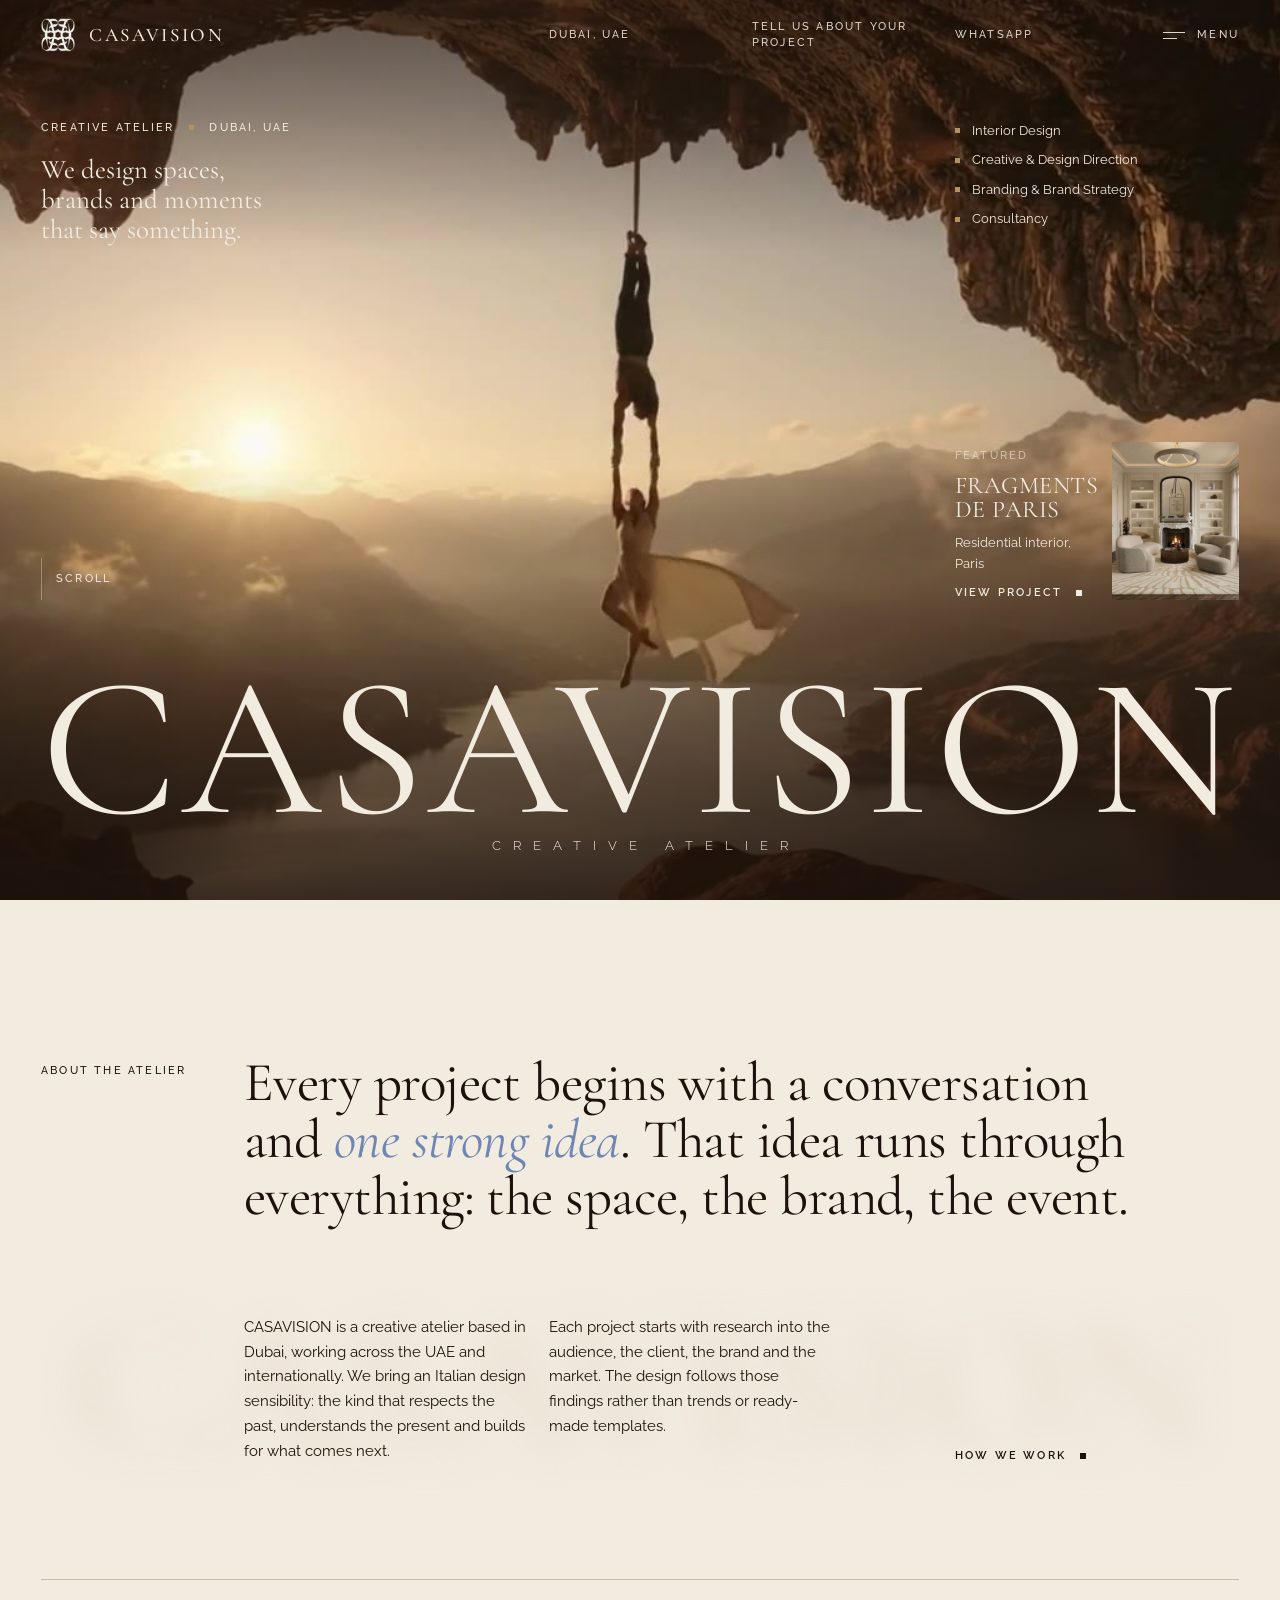
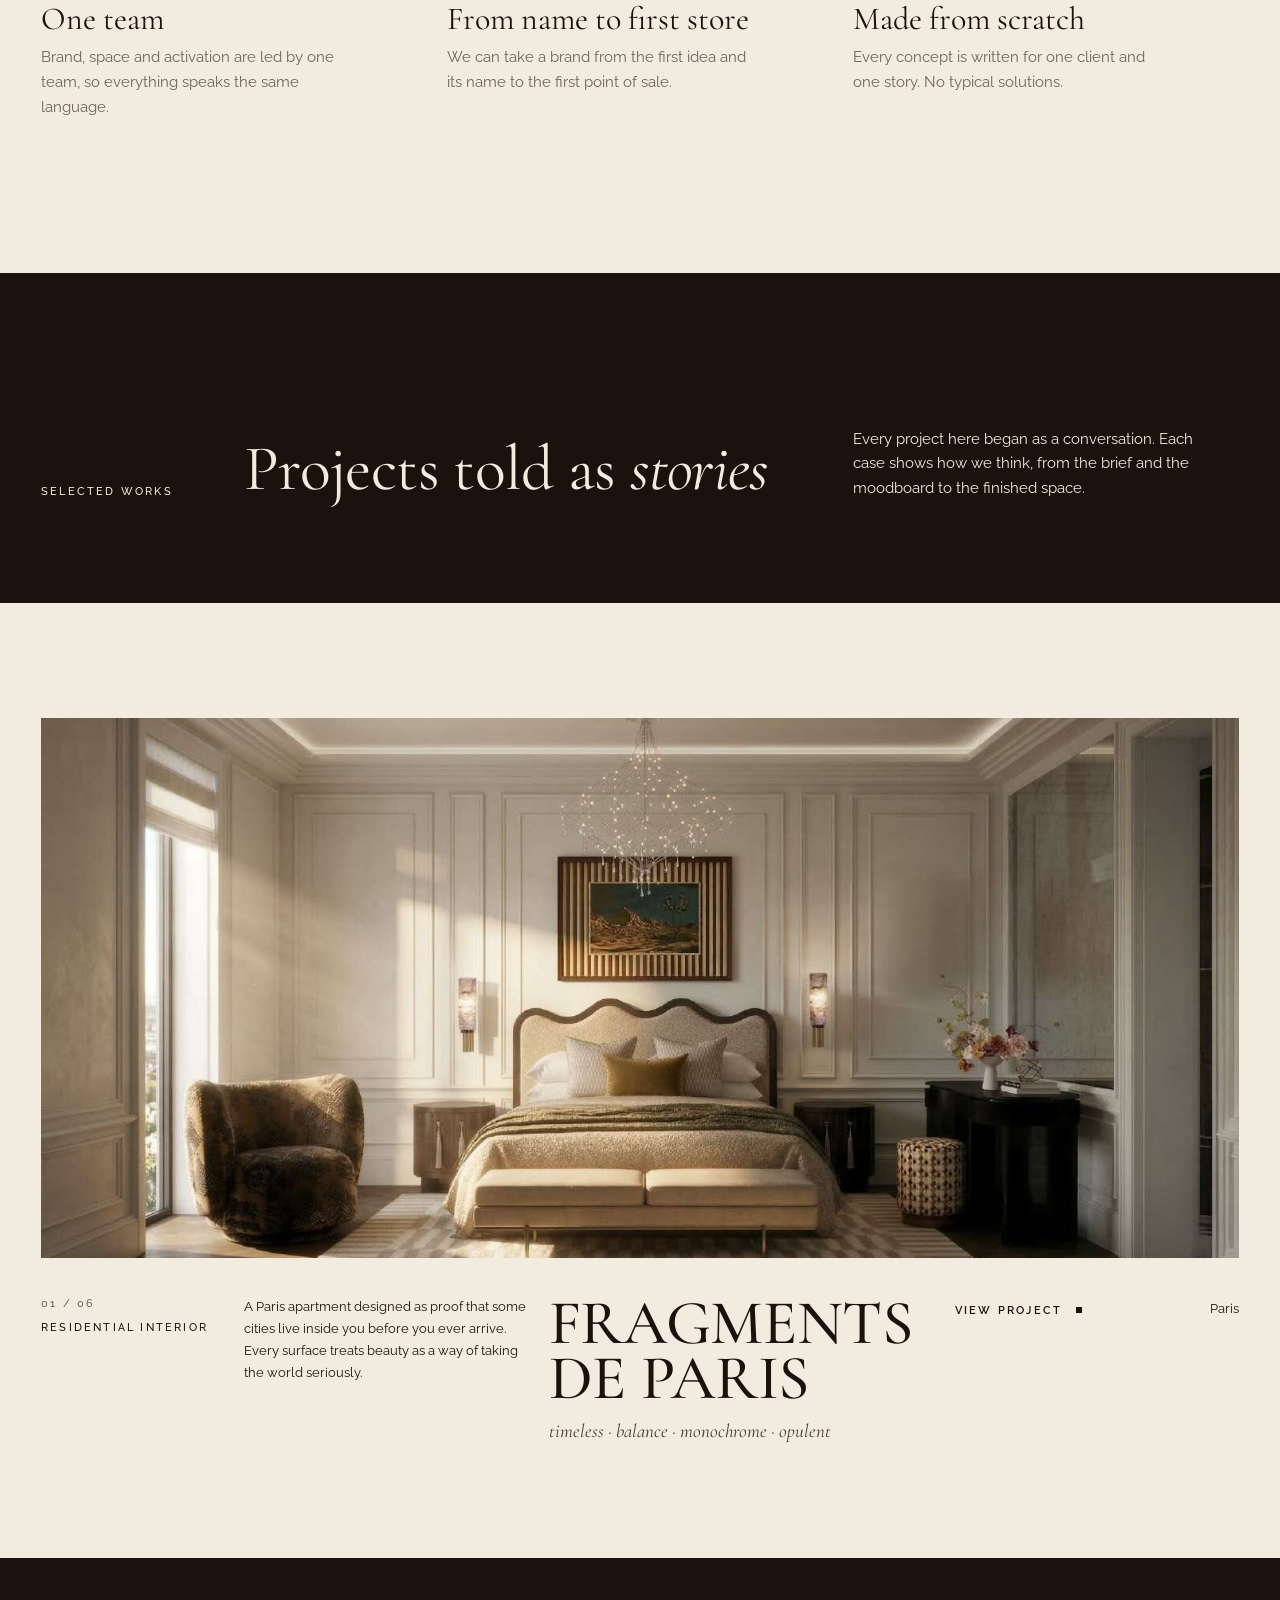
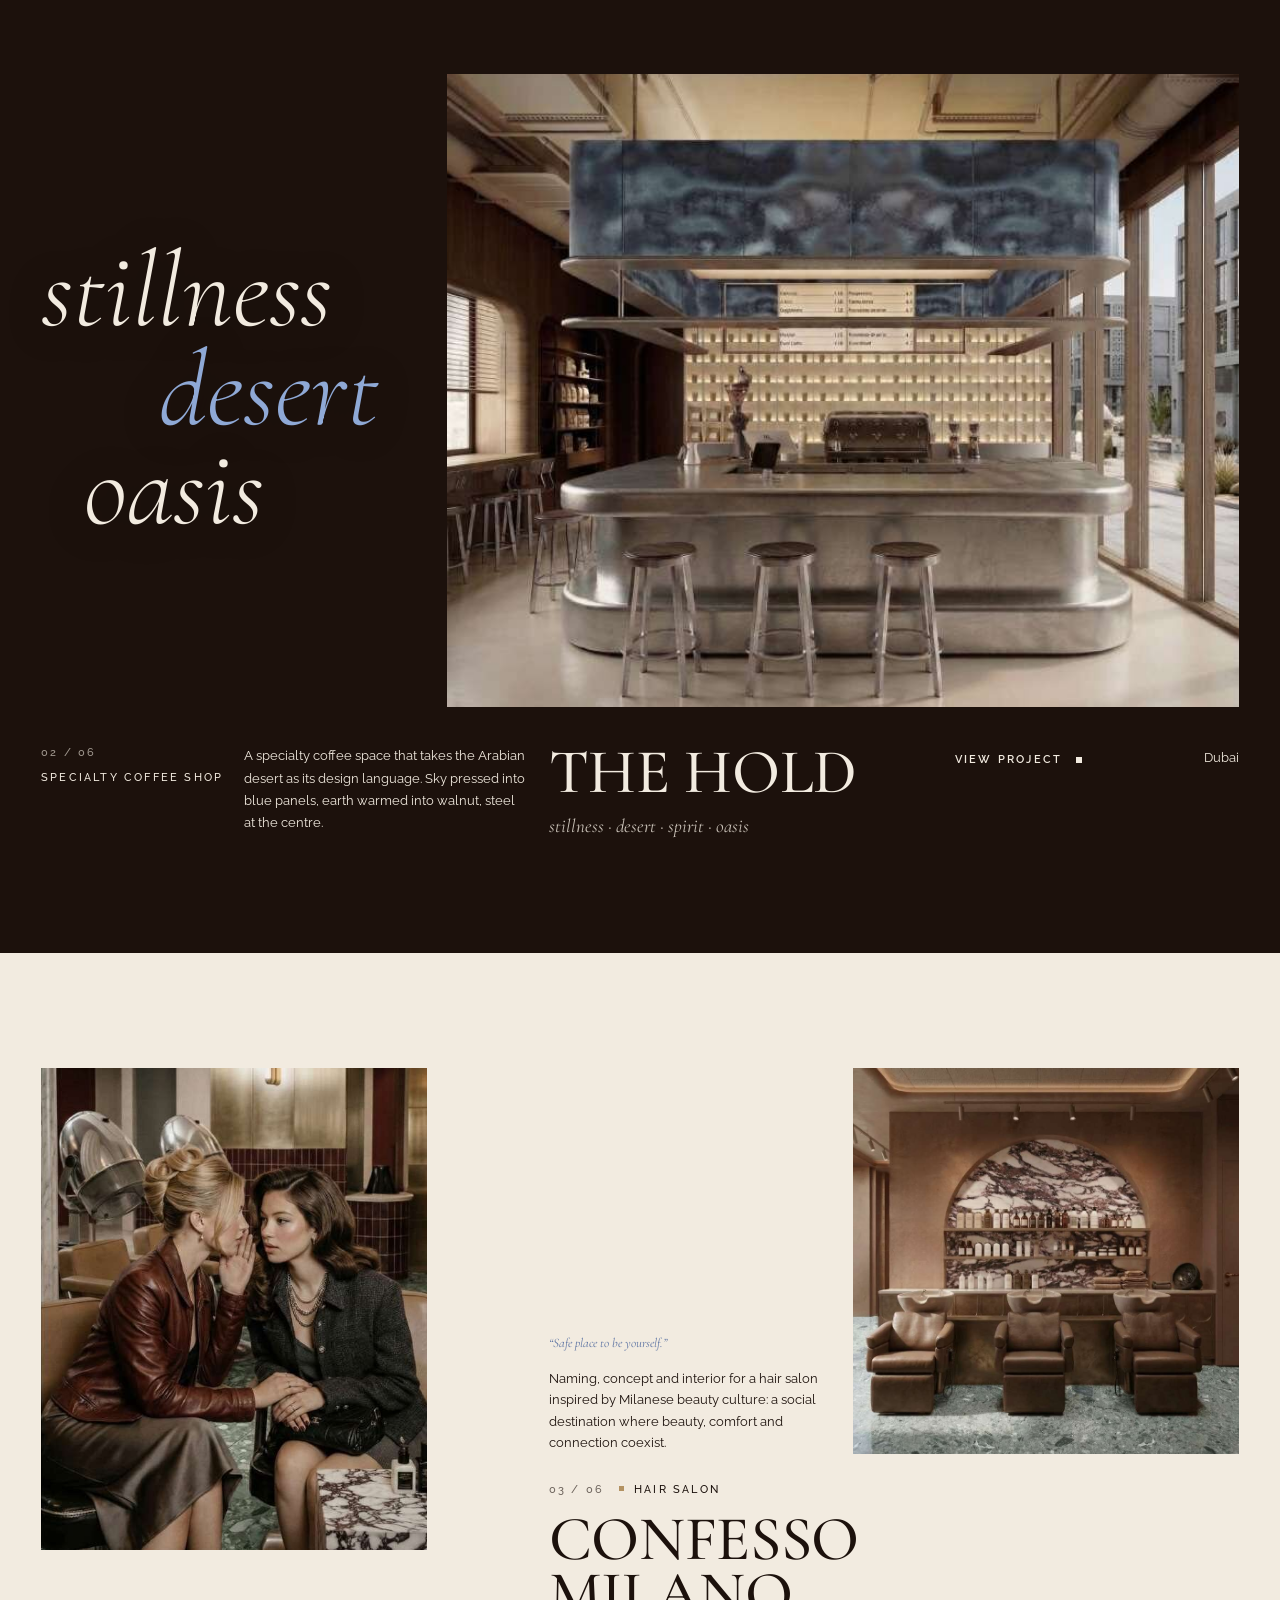
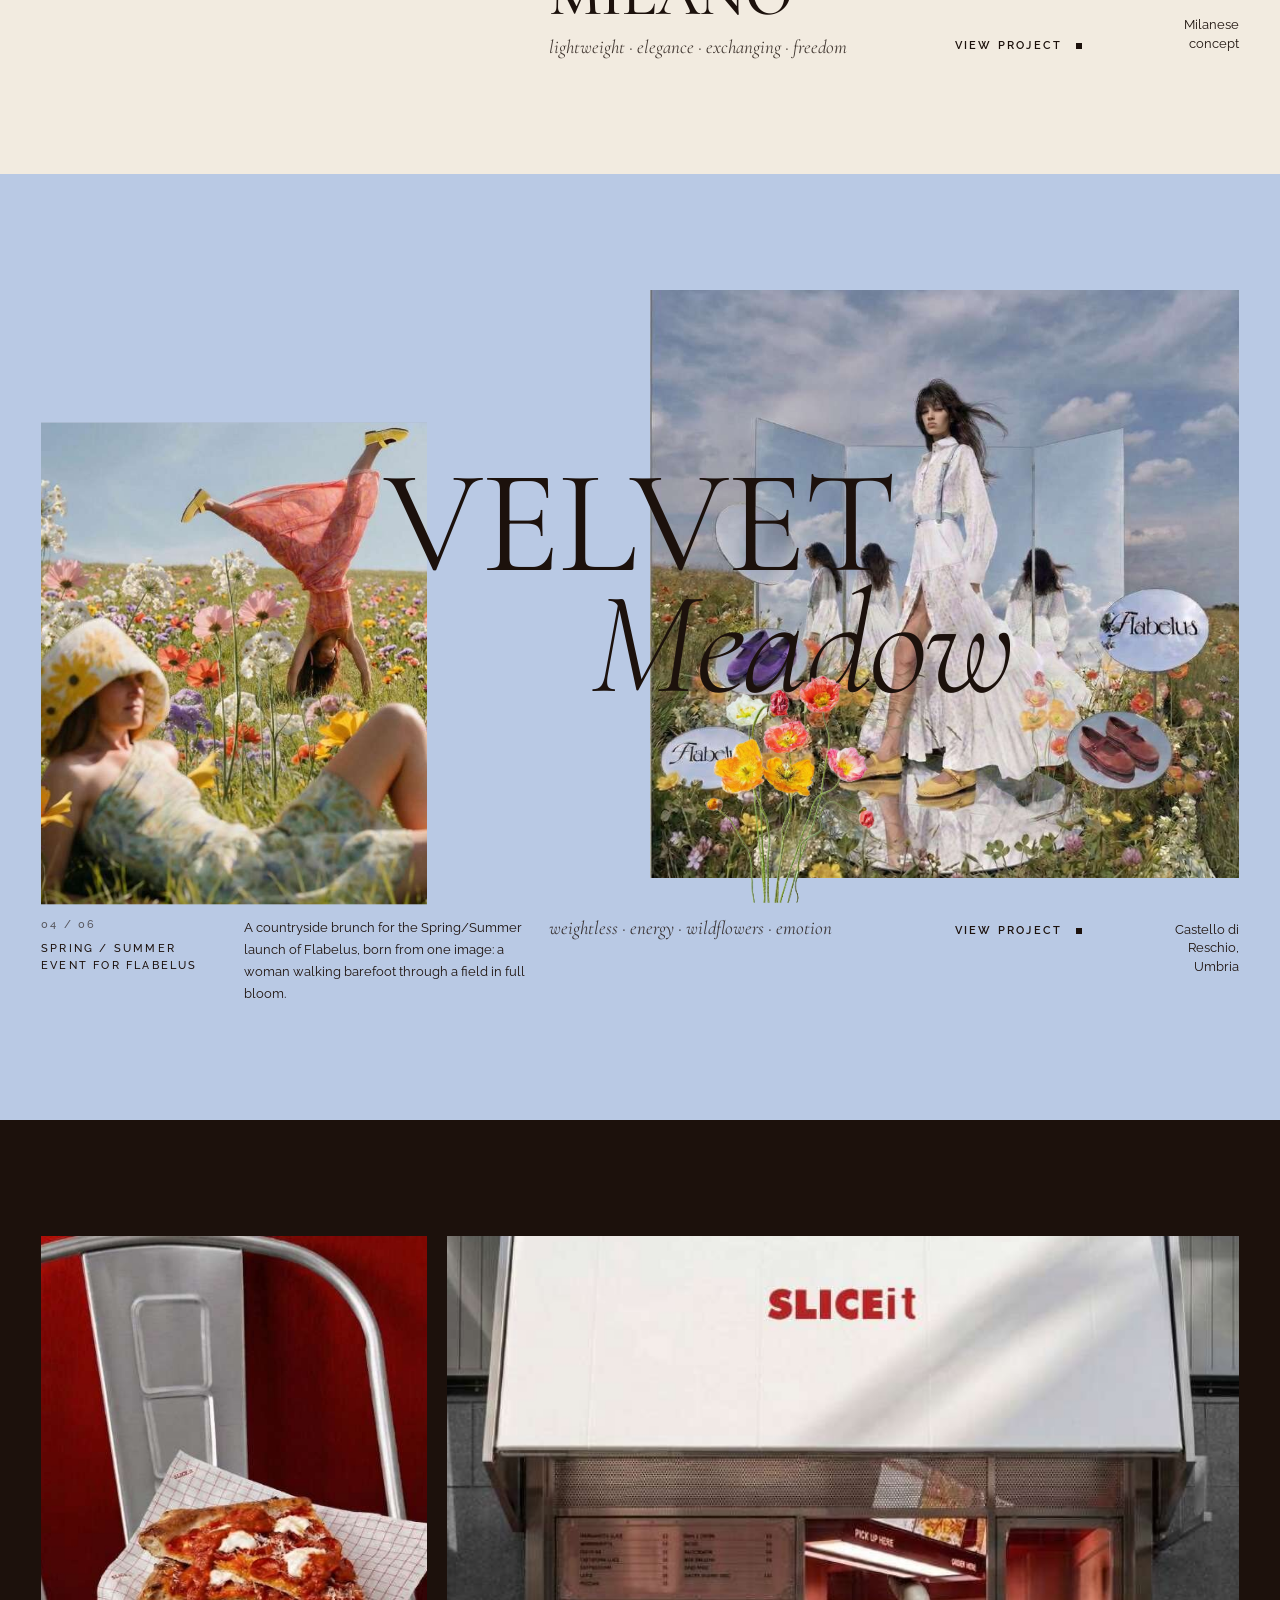
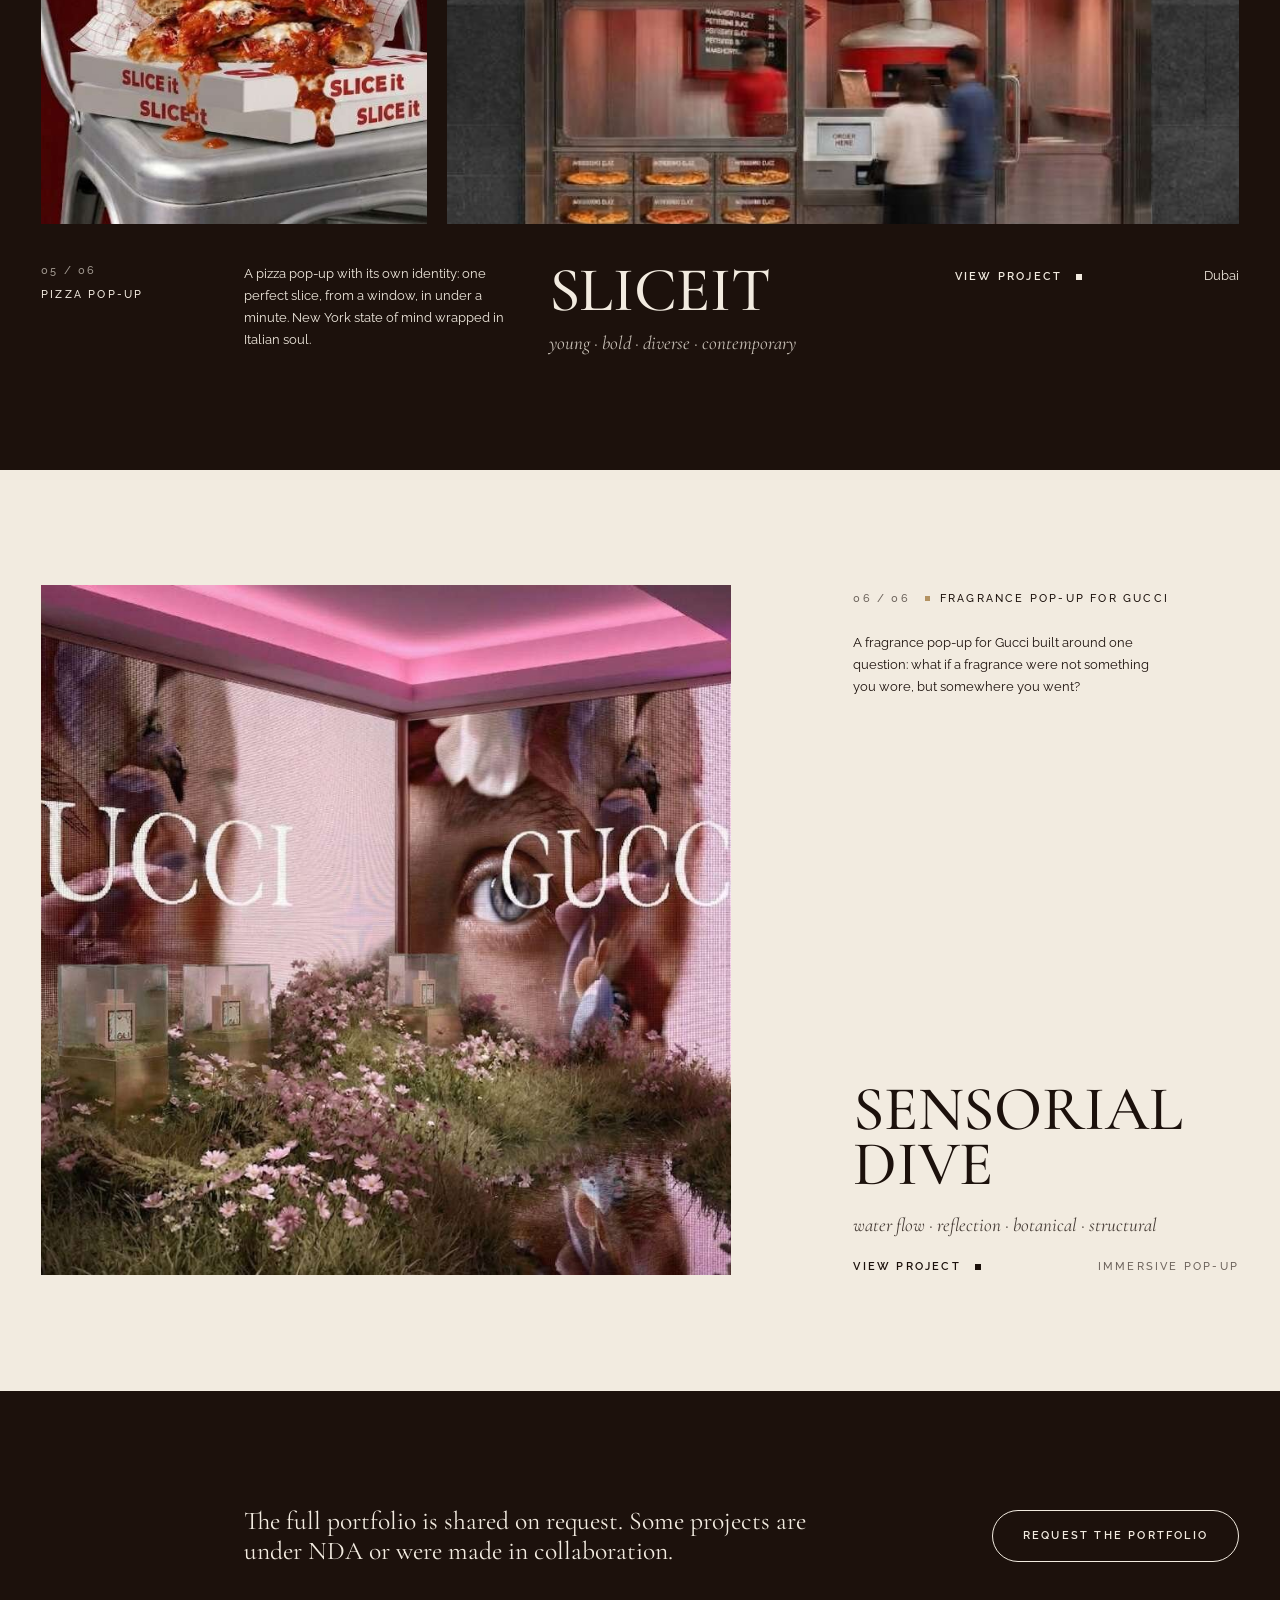
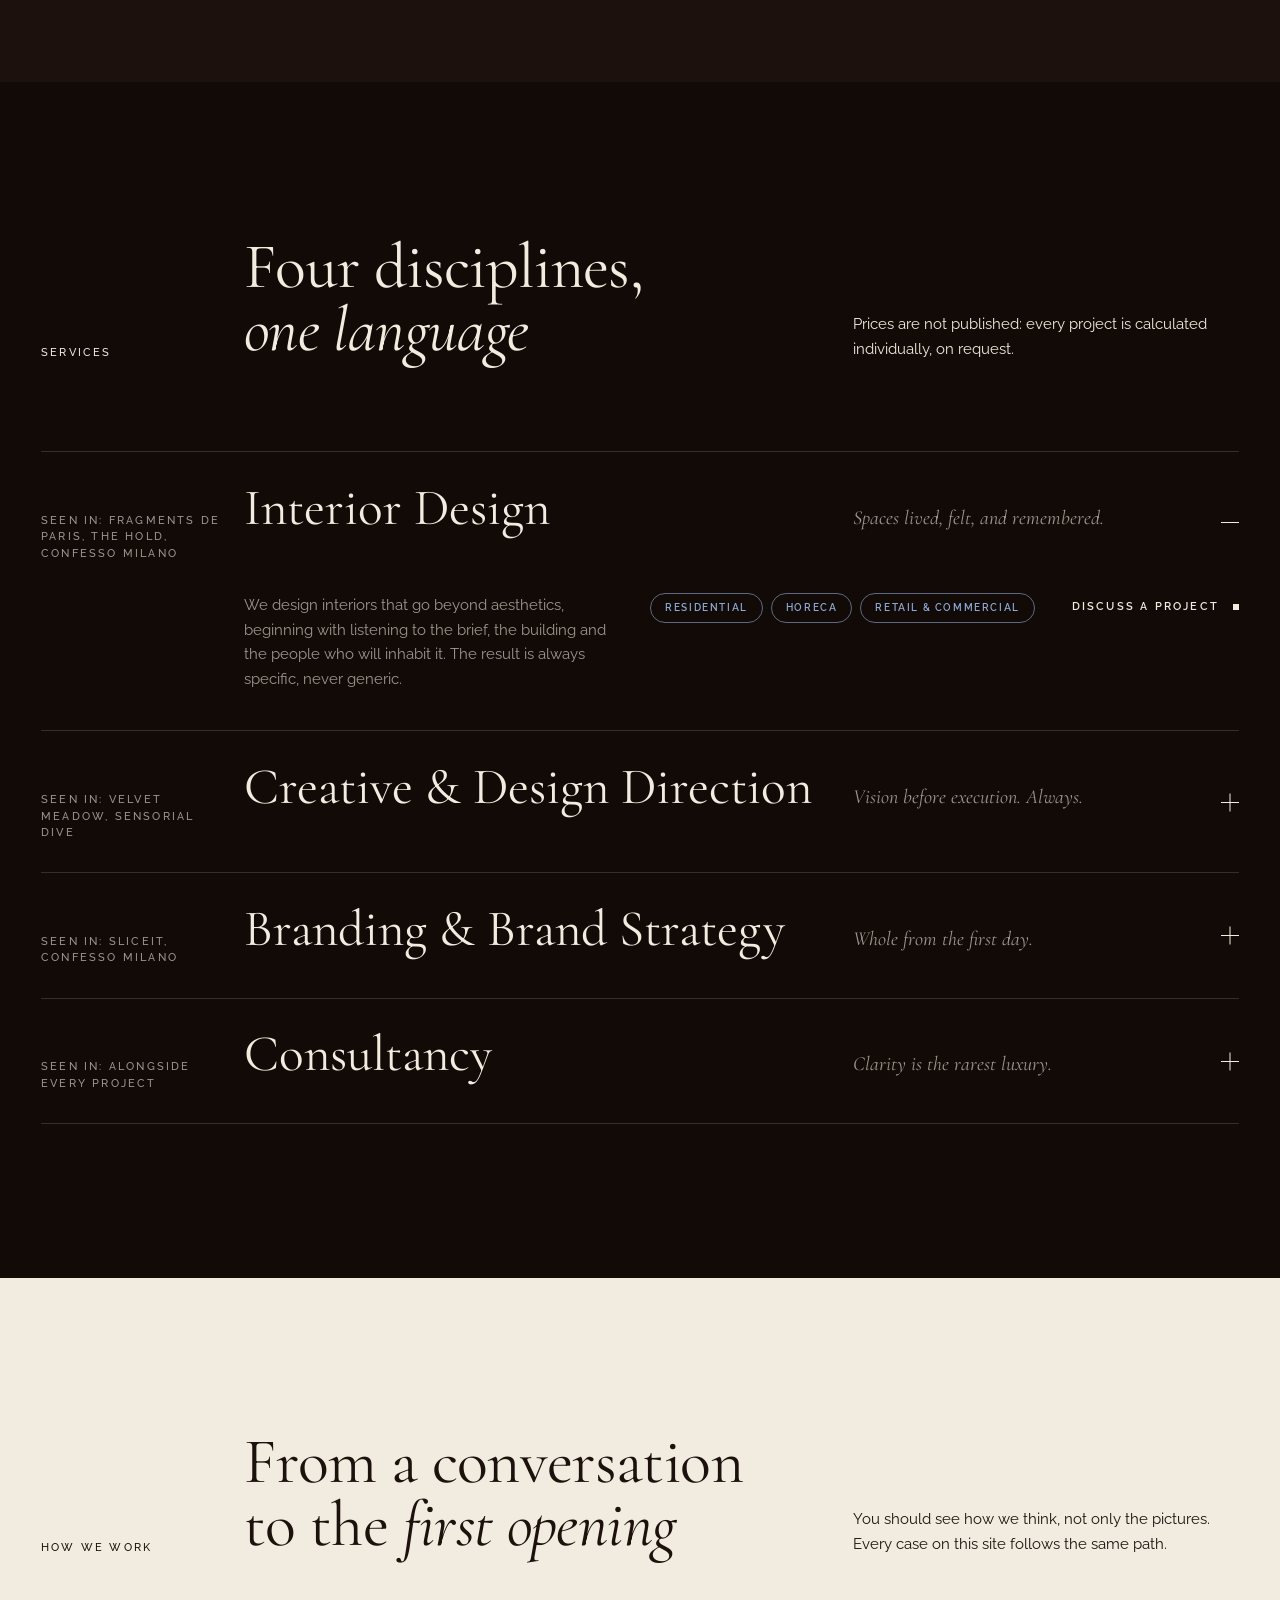
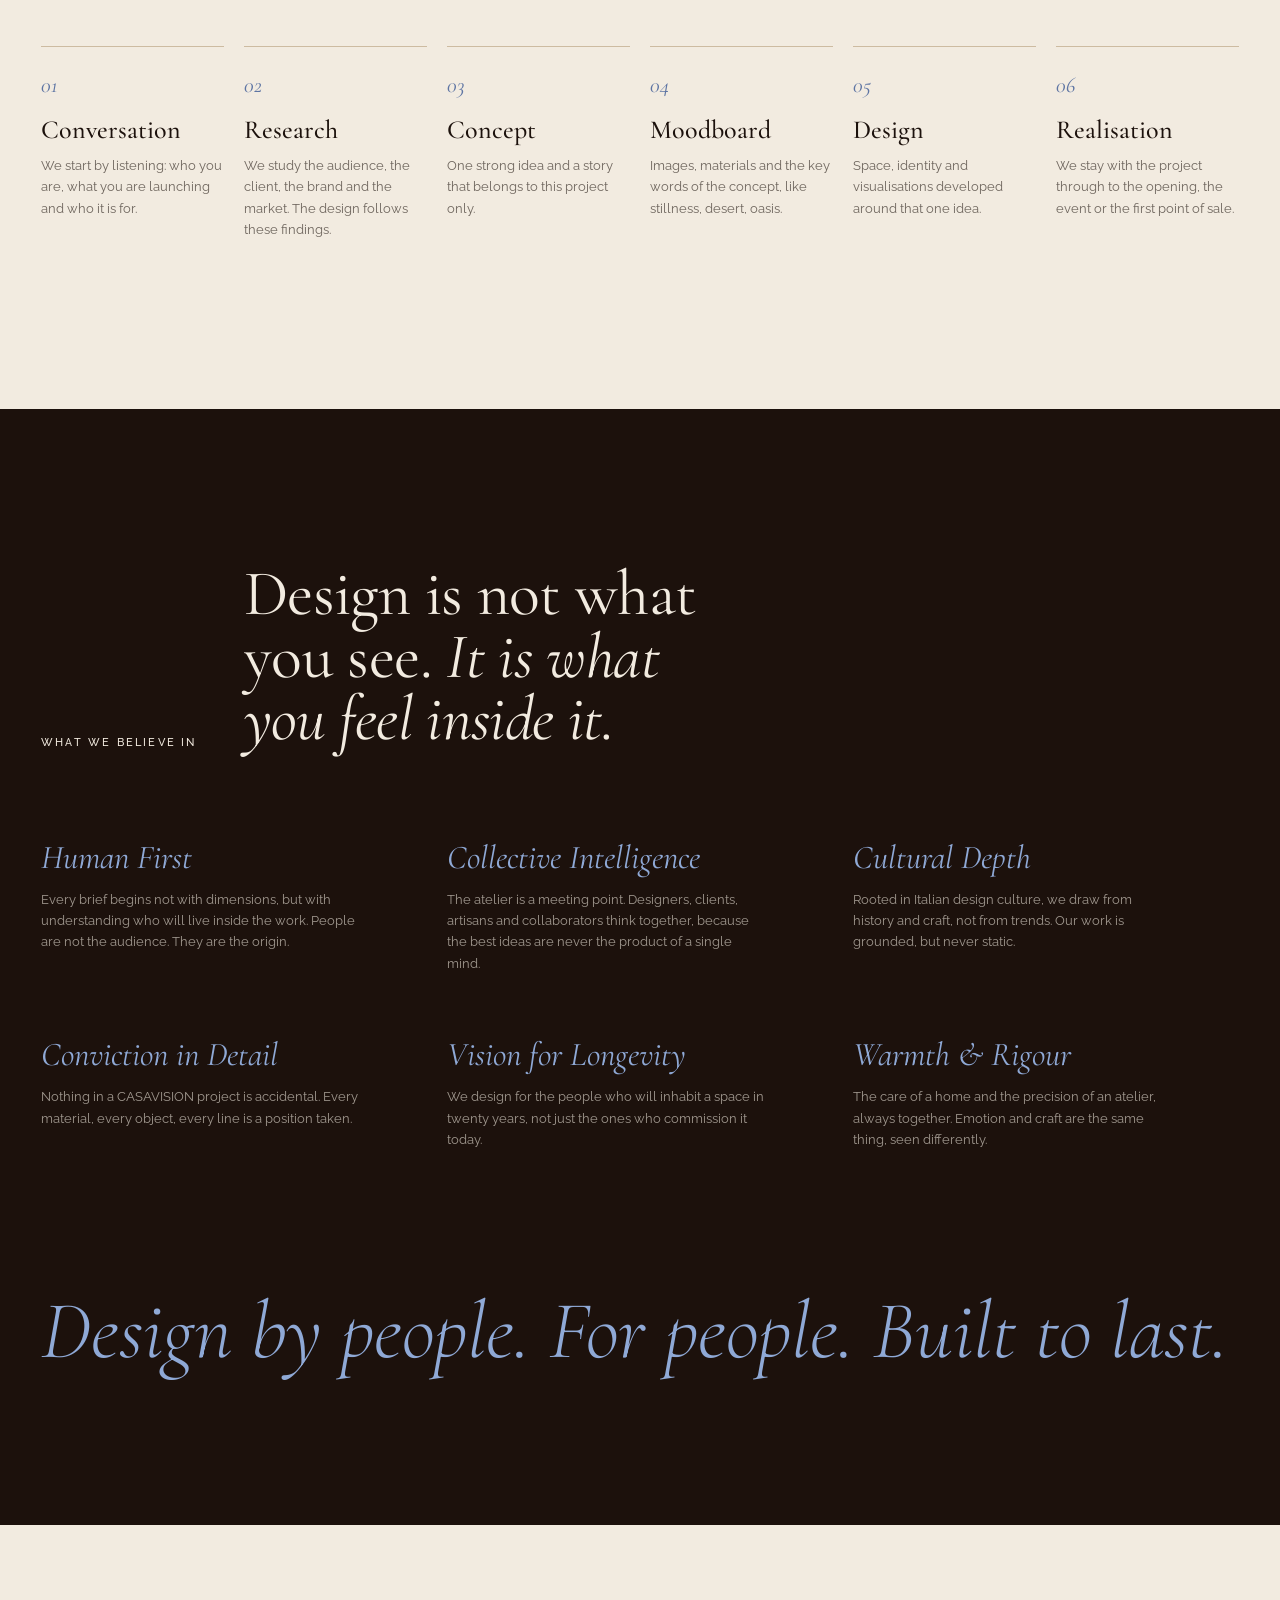
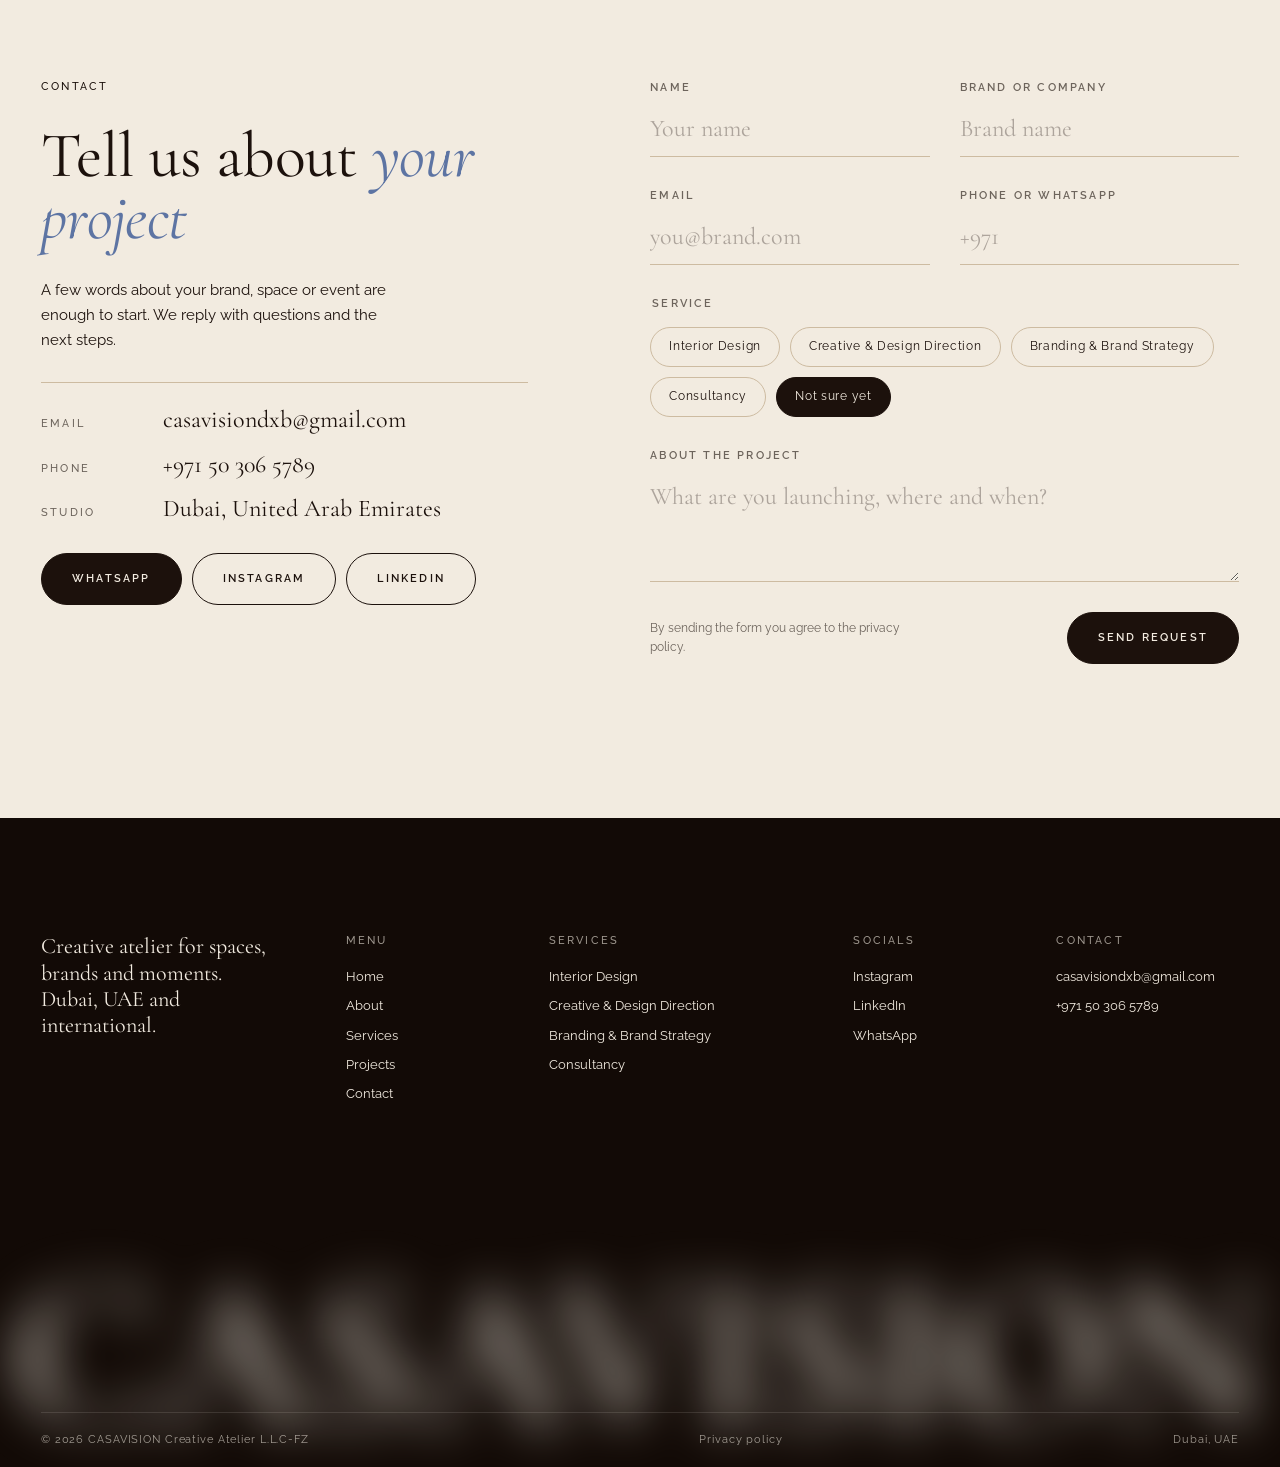
==== index.html @ 57e00ee5 "Site mock-up v1: home, six project pages, shared styles and scripts Co-Authored-By: Claude Opus 5.5 " ====
<!doctype html>
<html lang="en">
<head>
<meta charset="utf-8">
<meta name="viewport" content="width=device-width, initial-scale=1, viewport-fit=cover">
<title>CASAVISION Creative Atelier</title>
<meta name="claude:viewport-fit-sides" content="cover">
<meta name="description" content="Creative atelier from Dubai: interior design, creative direction, branding and consultancy.">
<link rel="preconnect" href="https://fonts.googleapis.com"><link rel="preconnect" href="https://fonts.gstatic.com" crossorigin><link rel="stylesheet" href="https://fonts.googleapis.com/css2?family=Cormorant+Garamond:ital,wght@0,300;0,400;0,500;0,600;1,300;1,400;1,500&family=Raleway:wght@300;400;500;600&display=swap">
<link rel="stylesheet" href="assets/css/site.css">
<link rel="icon" href="assets/brand/monogram.png">
</head>
<body>
<div class="curtain" aria-hidden="true"><img src="assets/brand/monogram.png" alt=""></div>
<header class="hdr wrap">
  <div class="grid">
    <a class="brand" href="#top"  aria-label="CASAVISION, home"><img src="assets/brand/monogram.png" alt=""><b>CASAVISION</b></a>
    <span class="hdr-loc label">Dubai, UAE</span>
    <a class="hdr-cta label" href="#contact">Tell us about your project</a>
    <a class="hdr-wa label" href="https://wa.me/971503065789" target="_blank" rel="noopener">WhatsApp</a>
    <button class="hdr-menu label" type="button" data-menu-open aria-controls="menu" aria-expanded="false"><span class="burger" aria-hidden="true"><span></span><span></span></span>Menu</button>
  </div>
</header>
<div class="menu" id="menu" aria-hidden="true">
  <div class="menu-scrim" data-menu-close></div>
  <div class="menu-panel wrap" role="dialog" aria-modal="true" aria-label="Menu">
    <div class="menu-top grid">
      <a class="brand" href="#top"><img src="assets/brand/monogram.png" alt=""><b>CASAVISION</b></a>
      <button class="menu-close label" type="button" data-menu-close>Close <span class="x" aria-hidden="true"></span></button>
    </div>
    <div class="menu-body grid">
      <nav class="menu-nav" aria-label="Main">
      <div class="mn-item" data-cap="CASAVISION, creative atelier"><a class="mn-link" href="#top">Home</a><div class="mn-sub"></div></div>
      <div class="mn-item" data-cap="Philosophy and values"><a class="mn-link" href="#about">About</a><div class="mn-sub"><a href="#approach">How we work</a><a href="#beliefs">What we believe in</a></div></div>
      <div class="mn-item" data-cap="Four disciplines, one team"><a class="mn-link" href="#services">Services</a><div class="mn-sub"><a href="#services">Interior Design</a><a href="#services">Creative &amp; Design Direction</a><a href="#services">Branding &amp; Brand Strategy</a><a href="#services">Consultancy</a></div></div>
      <div class="mn-item" data-cap="Six stories from the portfolio"><a class="mn-link" href="#projects">Projects</a><div class="mn-sub"><a href="fragments-de-paris.html" data-go>Fragments de Paris</a><a href="the-hold.html" data-go>The Hold</a><a href="confesso-milano.html" data-go>Confesso Milano</a><a href="velvet-meadow.html" data-go>Velvet Meadow</a><a href="sliceit.html" data-go>SLICEit</a><a href="sensorial-dive.html" data-go>Sensorial Dive</a></div></div>
      <div class="mn-item" data-cap="Tell us about your project"><a class="mn-link" href="#contact">Contact</a><div class="mn-sub"></div></div>
      </nav>
      <figure class="menu-preview" aria-hidden="true"><img src="assets/img/home/cave.jpg" alt="" class="is-on" loading="lazy"><img src="assets/img/fragments/living.jpg" alt="" loading="lazy"><img src="assets/img/confesso/reception.jpg" alt="" loading="lazy"><img src="assets/img/velvet/long-table.jpg" alt="" loading="lazy"><img src="assets/img/hold/island.jpg" alt="" loading="lazy"><figcaption class="label">CASAVISION, creative atelier</figcaption></figure>
    </div>
    <div class="menu-info grid">
      <div><span class="label">Write to us</span><a href="mailto:casavisiondxb@gmail.com">casavisiondxb@gmail.com</a><span>+971 50 306 5789</span></div>
      <div><span class="label">Socials</span><a href="#">Instagram</a><a href="#">LinkedIn</a><a href="https://wa.me/971503065789" target="_blank" rel="noopener">WhatsApp</a></div>
      <div><span class="label">Studio</span><span>CASAVISION L.L.C-FZ</span><span>Dubai, United Arab Emirates</span></div>
      <div class="mi-cta"><span class="label">New project</span><a class="btn" href="#contact">Tell us about your project</a></div>
    </div>
  </div>
</div>

<main id="top">

  <!-- HERO -->
  <section class="hero" data-tone="dark">
    <div class="hero-media"><video autoplay muted loop playsinline preload="auto" poster="assets/video/hero-poster.jpg"><source src="assets/video/hero.mp4" type="video/mp4"></video></div>
    <div class="hero-in wrap">
      <div class="grid hero-top">
        <div class="hero-lead">
          <span class="label" data-r>Creative atelier <span class="sq gold"></span> Dubai, UAE</span>
          <p data-r style="--d:.15s">We design spaces, brands and moments that say something.</p>
        </div>
        <ul class="hero-list" data-r style="--d:.3s"><li>Interior Design</li><li>Creative &amp; Design Direction</li><li>Branding &amp; Brand Strategy</li><li>Consultancy</li></ul>
      </div>
      <div class="grid hero-bottom">
        <div class="hero-scroll label" data-r style="--d:.5s"><i></i>Scroll</div>
        <a class="hero-card" href="fragments-de-paris.html" data-go data-r style="--d:.45s">
          <span class="hc-txt"><span class="label mute">Featured</span><span class="hc-title">Fragments de Paris</span><span>Residential interior, Paris</span><span class="more">View project <i></i></span></span>
          <span class="hc-img"><img src="assets/img/fragments/living.jpg" alt="Living room of the Fragments de Paris apartment"></span>
        </a>
        <h1 class="masthead" data-r style="--d:.25s"><span class="mh-word" data-fit="1">CASAVISION</span><span class="mh-sub">Creative atelier</span></h1>
      </div>
    </div>
  </section>

  <!-- ABOUT -->
  <section class="intro tone-light" id="about" data-tone="light">
    <div class="blurmark" aria-hidden="true" data-focus="22" data-focus-min="9">CASAVISION</div>
    <div class="wrap">
      <div class="grid intro-head">
        <span class="label" data-r>About the atelier</span>
        <p class="intro-statement" data-r style="--d:.1s">Every project begins with a conversation and <em>one strong idea</em>. That idea runs through everything: the space, the brand, the event.</p>
      </div>
      <div class="grid intro-cols">
        <p class="ic-a" data-r>CASAVISION is a creative atelier based in Dubai, working across the UAE and internationally. We bring an Italian design sensibility: the kind that respects the past, understands the present and builds for what comes next.</p>
        <p class="ic-b" data-r style="--d:.1s">Each project starts with research into the audience, the client, the brand and the market. The design follows those findings rather than trends or ready-made templates.</p>
        <a class="ic-c more" href="#approach" data-r style="--d:.2s">How we work <i></i></a>
      </div>
      <div class="grid facts">
        <div class="fact" data-r><b>One team</b><p>Brand, space and activation are led by one team, so everything speaks the same language.</p></div>
        <div class="fact" data-r style="--d:.1s"><b>From name to first store</b><p>We can take a brand from the first idea and its name to the first point of sale.</p></div>
        <div class="fact" data-r style="--d:.2s"><b>Made from scratch</b><p>Every concept is written for one client and one story. No typical solutions.</p></div>
      </div>
    </div>
  </section>

  <!-- PROJECTS -->
  <section id="projects" class="tone-dark" data-tone="dark">
    <div class="wrap works-head">
      <div class="grid sec-head">
        <span class="label" data-r>Selected works</span>
        <h2 data-r style="--d:.1s">Projects told as <em>stories</em></h2>
        <p data-r style="--d:.2s">Every project here began as a conversation. Each case shows how we think, from the brief and the moodboard to the finished space.</p>
      </div>
    </div>
  </section>

  <!-- 01 wide image -->
  <article class="case case-a tone-light" data-tone="light">
    <div class="wrap">
      <a class="media" href="fragments-de-paris.html" data-go data-r="img" aria-label="Fragments de Paris"><img src="assets/img/fragments/bedroom.jpg" alt="Bedroom with classical mouldings in the Fragments de Paris apartment" loading="lazy"></a>
      <div class="grid cm">
        <div class="cm-cat label" data-r><span class="cm-num mute">01 / 06</span>Residential interior</div>
        <p class="cm-desc" data-r style="--d:.1s">A Paris apartment designed as proof that some cities live inside you before you ever arrive. Every surface treats beauty as a way of taking the world seriously.</p>
        <div class="cm-head" data-r style="--d:.15s"><h3 class="cm-title"><a href="fragments-de-paris.html" data-go>Fragments de Paris</a></h3><span class="cm-words">timeless · balance · monochrome · opulent</span></div>
        <a class="cm-link more" href="fragments-de-paris.html" data-go data-r style="--d:.2s">View project <i></i></a>
        <div class="cm-loc" data-r style="--d:.25s">Paris</div>
      </div>
    </div>
  </article>

  <!-- 02 image right, concept words over it -->
  <article class="case case-b tone-dark" data-tone="dark">
    <div class="wrap">
      <div class="grid cb-stage">
        <a class="media" href="the-hold.html" data-go data-r="img" aria-label="The Hold"><img src="assets/img/hold/island.jpg" alt="Steel coffee island under a blue stone canopy" loading="lazy"></a>
        <div class="cb-words" aria-hidden="true"><span data-r="word">stillness</span><span data-r="word" style="--d:.25s">desert</span><span data-r="word" style="--d:.5s">oasis</span></div>
      </div>
      <div class="grid cm">
        <div class="cm-cat label" data-r><span class="cm-num mute">02 / 06</span>Specialty coffee shop</div>
        <p class="cm-desc" data-r style="--d:.1s">A specialty coffee space that takes the Arabian desert as its design language. Sky pressed into blue panels, earth warmed into walnut, steel at the centre.</p>
        <div class="cm-head" data-r style="--d:.15s"><h3 class="cm-title"><a href="the-hold.html" data-go>The Hold</a></h3><span class="cm-words">stillness · desert · spirit · oasis</span></div>
        <a class="cm-link more" href="the-hold.html" data-go data-r style="--d:.2s">View project <i></i></a>
        <div class="cm-loc" data-r style="--d:.25s">Dubai</div>
      </div>
    </div>
  </article>

  <!-- 03 two images, different places -->
  <article class="case case-c tone-light" data-tone="light">
    <div class="wrap">
      <div class="grid cc">
        <a class="media cc-1" href="confesso-milano.html" data-go data-r="img" aria-label="Confesso Milano"><img src="assets/img/confesso/cover.jpg" alt="Two women talking in the salon" loading="lazy"></a>
        <a class="media cc-2" href="confesso-milano.html" data-go data-r="img" style="--d:.2s" aria-label="Confesso Milano, washing area"><img src="assets/img/confesso/washing.jpg" alt="Washing area under a marble arch" loading="lazy"></a>
        <div class="cc-txt" data-r>
          <p class="cc-quote">“Safe place to be yourself.”</p>
          <p>Naming, concept and interior for a hair salon inspired by Milanese beauty culture: a social destination where beauty, comfort and connection coexist.</p>
        </div>
        <div class="cc-head">
          <div class="cm-head" data-r><span class="label"><span class="mute">03 / 06</span> <span class="sq gold"></span>Hair salon</span><h3 class="cm-title"><a href="confesso-milano.html" data-go>Confesso Milano</a></h3><span class="cm-words">lightweight · elegance · exchanging · freedom</span></div>
          <a class="cm-link more" href="confesso-milano.html" data-go data-r style="--d:.1s">View project <i></i></a>
          <div class="cm-loc" data-r style="--d:.15s">Milanese concept</div>
        </div>
      </div>
    </div>
  </article>

  <!-- 04 full-screen colour band -->
  <article class="case case-d tone-sky" data-tone="light">
    <div class="wrap">
      <div class="grid cd">
        <a class="media cd-1" href="velvet-meadow.html" data-go data-r="img" aria-label="Velvet Meadow" data-par="0.06"><img src="assets/img/velvet/cover.jpg" alt="Women in a field of wildflowers" loading="lazy"></a>
        <a class="media cd-2" href="velvet-meadow.html" data-go data-r="img" style="--d:.2s" aria-label="Velvet Meadow, photomoment"><img src="assets/img/velvet/photomoment.jpg" alt="Mirrored photomoment installation in the meadow" loading="lazy"></a>
        <h3 class="cd-title" data-r="word" style="--d:.3s"><a href="velvet-meadow.html" data-go>Velvet<em>Meadow</em></a></h3>
        <img class="cd-flower" src="assets/img/velvet/m7.png" alt="" aria-hidden="true" data-par="-0.18" loading="lazy">
      </div>
      <div class="grid cm">
        <div class="cm-cat label" data-r><span class="cm-num mute">04 / 06</span>Spring / Summer event for Flabelus</div>
        <p class="cm-desc" data-r style="--d:.1s">A countryside brunch for the Spring/Summer launch of Flabelus, born from one image: a woman walking barefoot through a field in full bloom.</p>
        <div class="cm-head" data-r style="--d:.15s"><span class="cm-words">weightless · energy · wildflowers · emotion</span></div>
        <a class="cm-link more" href="velvet-meadow.html" data-go data-r style="--d:.2s">View project <i></i></a>
        <div class="cm-loc" data-r style="--d:.25s">Castello di Reschio, Umbria</div>
      </div>
    </div>
  </article>

  <!-- 05 two images, showroom rhythm -->
  <article class="case case-e tone-dark" data-tone="dark">
    <div class="wrap">
      <div class="grid ce">
        <a class="media ce-1" href="sliceit.html" data-go data-r="img" aria-label="SLICEit"><img src="assets/img/slice/box.jpg" alt="SLICEit pizza boxes on a steel chair" loading="lazy"></a>
        <a class="media ce-2" href="sliceit.html" data-go data-r="img" style="--d:.2s" aria-label="SLICEit, front view"><img src="assets/img/slice/front.jpg" alt="Front view of the SLICEit pop-up window" loading="lazy"></a>
      </div>
      <div class="grid cm">
        <div class="cm-cat label" data-r><span class="cm-num mute">05 / 06</span>Pizza pop-up</div>
        <p class="cm-desc" data-r style="--d:.1s">A pizza pop-up with its own identity: one perfect slice, from a window, in under a minute. New York state of mind wrapped in Italian soul.</p>
        <div class="cm-head" data-r style="--d:.15s"><h3 class="cm-title"><a href="sliceit.html" data-go>SLICEit</a></h3><span class="cm-words">young · bold · diverse · contemporary</span></div>
        <a class="cm-link more" href="sliceit.html" data-go data-r style="--d:.2s">View project <i></i></a>
        <div class="cm-loc" data-r style="--d:.25s">Dubai</div>
      </div>
    </div>
  </article>

  <!-- 06 image left, text right -->
  <article class="case case-f tone-light" data-tone="light">
    <div class="wrap">
      <div class="grid cf">
        <a class="media cf-1" href="sensorial-dive.html" data-go data-r="img" aria-label="Sensorial Dive"><img src="assets/img/sensorial/room.jpg" alt="Pink fragrance room with a botanical plinth" loading="lazy"></a>
        <div class="cf-side">
          <div data-r><span class="label"><span class="mute">06 / 06</span> <span class="sq gold"></span>Fragrance pop-up for Gucci</span><p class="cm-desc" style="margin-top:22px">A fragrance pop-up for Gucci built around one question: what if a fragrance were not something you wore, but somewhere you went?</p></div>
          <div class="cf-bottom" data-r style="--d:.15s">
            <h3 class="cm-title"><a href="sensorial-dive.html" data-go>Sensorial Dive</a></h3>
            <span class="cm-words">water flow · reflection · botanical · structural</span>
            <div class="cf-row"><a class="more" href="sensorial-dive.html" data-go>View project <i></i></a><span class="label mute">Immersive pop-up</span></div>
          </div>
        </div>
      </div>
    </div>
  </article>

  <section class="nda tone-dark" data-tone="dark">
    <div class="wrap"><div class="grid">
      <p data-r>The full portfolio is shared on request. Some projects are under NDA or were made in collaboration.</p>
      <a class="btn" href="#contact" data-r style="--d:.1s">Request the portfolio</a>
    </div></div>
  </section>

  <!-- SERVICES -->
  <section class="services tone-ink" id="services" data-tone="dark">
    <div class="wrap">
      <div class="grid sec-head">
        <span class="label" data-r>Services</span>
        <h2 data-r style="--d:.1s">Four disciplines, <em>one language</em></h2>
        <p data-r style="--d:.2s">Prices are not published: every project is calculated individually, on request.</p>
      </div>
      <div class="svc-list">
      <div class="svc is-open" data-r>
        <button class="svc-row grid" type="button" aria-expanded="true" aria-controls="svc-0">
          <span class="svc-tag label">Seen in: Fragments de Paris, The Hold, Confesso Milano</span>
          <span class="svc-name">Interior Design</span>
          <span class="svc-line">Spaces lived, felt, and remembered.</span>
          <span class="svc-plus" aria-hidden="true"></span>
        </button>
        <div class="svc-body" id="svc-0"><div><div class="svc-inner grid">
          <p>We design interiors that go beyond aesthetics, beginning with listening to the brief, the building and the people who will inhabit it. The result is always specific, never generic.</p>
          <div class="svc-tags"><span>Residential</span><span>HoReCa</span><span>Retail &amp; commercial</span></div>
          <a class="more" href="#contact" data-service="Interior Design">Discuss a project <i></i></a>
        </div></div></div>
      </div>
      <div class="svc" data-r>
        <button class="svc-row grid" type="button" aria-expanded="false" aria-controls="svc-1">
          <span class="svc-tag label">Seen in: Velvet Meadow, Sensorial Dive</span>
          <span class="svc-name">Creative &amp; Design Direction</span>
          <span class="svc-line">Vision before execution. Always.</span>
          <span class="svc-plus" aria-hidden="true"></span>
        </button>
        <div class="svc-body" id="svc-1"><div><div class="svc-inner grid">
          <p>Concept, visual language and styling for spaces, pop-ups, activations and events. For clients who need a point of view before they need a floor plan.</p>
          <div class="svc-tags"><span>Concept development</span><span>Styling</span><span>Pop-ups</span><span>Activations</span><span>Events</span></div>
          <a class="more" href="#contact" data-service="Creative &amp; Design Direction">Discuss a project <i></i></a>
        </div></div></div>
      </div>
      <div class="svc" data-r>
        <button class="svc-row grid" type="button" aria-expanded="false" aria-controls="svc-2">
          <span class="svc-tag label">Seen in: SLICEit, Confesso Milano</span>
          <span class="svc-name">Branding &amp; Brand Strategy</span>
          <span class="svc-line">Whole from the first day.</span>
          <span class="svc-plus" aria-hidden="true"></span>
        </button>
        <div class="svc-body" id="svc-2"><div><div class="svc-inner grid">
          <p>For brands that are just appearing: concept, naming, positioning and identity, so the brand is coherent from day one and ready for its first space.</p>
          <div class="svc-tags"><span>Concept</span><span>Naming</span><span>Positioning</span><span>Identity</span></div>
          <a class="more" href="#contact" data-service="Branding &amp; Brand Strategy">Discuss a project <i></i></a>
        </div></div></div>
      </div>
      <div class="svc" data-r>
        <button class="svc-row grid" type="button" aria-expanded="false" aria-controls="svc-3">
          <span class="svc-tag label">Seen in: Alongside every project</span>
          <span class="svc-name">Consultancy</span>
          <span class="svc-line">Clarity is the rarest luxury.</span>
          <span class="svc-plus" aria-hidden="true"></span>
        </button>
        <div class="svc-body" id="svc-3"><div><div class="svc-inner grid">
          <p>For clients who need more than execution: strategy, project management and space planning, with the human insight that only comes from experience.</p>
          <div class="svc-tags"><span>Client advisory</span><span>Strategy</span><span>Project management</span><span>Space planning</span></div>
          <a class="more" href="#contact" data-service="Consultancy">Discuss a project <i></i></a>
        </div></div></div>
      </div>
      </div>
    </div>
  </section>

  <!-- APPROACH -->
  <section class="approach tone-light" id="approach" data-tone="light">
    <div class="wrap">
      <div class="grid sec-head">
        <span class="label" data-r>How we work</span>
        <h2 data-r style="--d:.1s">From a conversation to the <em>first opening</em></h2>
        <p data-r style="--d:.2s">You should see how we think, not only the pictures. Every case on this site follows the same path.</p>
      </div>
      <ol class="steps">
        <li class="step" data-r style="--d:0.00s"><span class="step-n">01</span><h3>Conversation</h3><p>We start by listening: who you are, what you are launching and who it is for.</p></li>
        <li class="step" data-r style="--d:0.08s"><span class="step-n">02</span><h3>Research</h3><p>We study the audience, the client, the brand and the market. The design follows these findings.</p></li>
        <li class="step" data-r style="--d:0.16s"><span class="step-n">03</span><h3>Concept</h3><p>One strong idea and a story that belongs to this project only.</p></li>
        <li class="step" data-r style="--d:0.24s"><span class="step-n">04</span><h3>Moodboard</h3><p>Images, materials and the key words of the concept, like stillness, desert, oasis.</p></li>
        <li class="step" data-r style="--d:0.32s"><span class="step-n">05</span><h3>Design</h3><p>Space, identity and visualisations developed around that one idea.</p></li>
        <li class="step" data-r style="--d:0.40s"><span class="step-n">06</span><h3>Realisation</h3><p>We stay with the project through to the opening, the event or the first point of sale.</p></li>
      </ol>
    </div>
  </section>

  <!-- BELIEFS -->
  <section class="beliefs tone-dark" id="beliefs" data-tone="dark">
    <div class="wrap">
      <div class="grid sec-head">
        <span class="label" data-r>What we believe in</span>
        <h2 data-r style="--d:.1s">Design is not what you see. <em>It is what you feel inside it.</em></h2>
      </div>
      <div class="bel-grid">
        <div class="bel" data-r style="--d:0.0s"><h3>Human First</h3><p>Every brief begins not with dimensions, but with understanding who will live inside the work. People are not the audience. They are the origin.</p></div>
        <div class="bel" data-r style="--d:0.1s"><h3>Collective Intelligence</h3><p>The atelier is a meeting point. Designers, clients, artisans and collaborators think together, because the best ideas are never the product of a single mind.</p></div>
        <div class="bel" data-r style="--d:0.2s"><h3>Cultural Depth</h3><p>Rooted in Italian design culture, we draw from history and craft, not from trends. Our work is grounded, but never static.</p></div>
        <div class="bel" data-r style="--d:0.0s"><h3>Conviction in Detail</h3><p>Nothing in a CASAVISION project is accidental. Every material, every object, every line is a position taken.</p></div>
        <div class="bel" data-r style="--d:0.1s"><h3>Vision for Longevity</h3><p>We design for the people who will inhabit a space in twenty years, not just the ones who commission it today.</p></div>
        <div class="bel" data-r style="--d:0.2s"><h3>Warmth &amp; Rigour</h3><p>The care of a home and the precision of an atelier, always together. Emotion and craft are the same thing, seen differently.</p></div>
      </div>
      <p class="motto" data-r="word">Design by people. For people. Built to last.</p>
    </div>
  </section>

  <!-- CONTACT -->
  <section class="contact tone-light" id="contact" data-tone="light">
    <div class="wrap"><div class="grid ct">
      <div class="ct-left">
        <span class="label" data-r>Contact</span>
        <h2 data-r style="--d:.1s">Tell us about <em>your project</em></h2>
        <p data-r style="--d:.15s">A few words about your brand, space or event are enough to start. We reply with questions and the next steps.</p>
        <div class="ct-lines" data-r style="--d:.2s">
          <div class="ct-line"><span class="label">Email</span><a href="mailto:casavisiondxb@gmail.com">casavisiondxb@gmail.com</a></div>
          <div class="ct-line"><span class="label">Phone</span><span>+971 50 306 5789</span></div>
          <div class="ct-line"><span class="label">Studio</span><span>Dubai, United Arab Emirates</span></div>
        </div>
        <div class="ct-quick" data-r style="--d:.25s"><a class="btn solid" href="https://wa.me/971503065789" target="_blank" rel="noopener">WhatsApp</a><a class="btn" href="#">Instagram</a><a class="btn" href="#">LinkedIn</a></div>
      </div>
      <form class="form" id="brief" novalidate data-r style="--d:.15s">
        <div class="f-row">
          <div class="field"><label for="f-name">Name</label><input id="f-name" name="name" autocomplete="name" placeholder="Your name" required></div>
          <div class="field"><label for="f-brand">Brand or company</label><input id="f-brand" name="brand" autocomplete="organization" placeholder="Brand name"></div>
        </div>
        <div class="f-row">
          <div class="field"><label for="f-email">Email</label><input id="f-email" name="email" type="email" autocomplete="email" placeholder="you@brand.com" required></div>
          <div class="field"><label for="f-phone">Phone or WhatsApp</label><input id="f-phone" name="phone" type="tel" autocomplete="tel" placeholder="+971"></div>
        </div>
        <fieldset>
          <legend class="f-legend">Service</legend>
          <div class="chips"><label class="chip"><input type="radio" name="service" id="f-svc-0" value="Interior Design"><span>Interior Design</span></label><label class="chip"><input type="radio" name="service" id="f-svc-1" value="Creative &amp; Design Direction"><span>Creative &amp; Design Direction</span></label><label class="chip"><input type="radio" name="service" id="f-svc-2" value="Branding &amp; Brand Strategy"><span>Branding &amp; Brand Strategy</span></label><label class="chip"><input type="radio" name="service" id="f-svc-3" value="Consultancy"><span>Consultancy</span></label><label class="chip"><input type="radio" name="service" id="f-svc-4" value="Not sure yet" checked><span>Not sure yet</span></label></div>
        </fieldset>
        <div class="field"><label for="f-msg">About the project</label><textarea id="f-msg" name="message" rows="3" placeholder="What are you launching, where and when?"></textarea></div>
        <div class="f-foot"><p class="f-note">By sending the form you agree to the privacy policy.</p><button class="btn solid" type="submit">Send request</button></div>
        <p class="f-done" role="status">Thank you. Your request is with us, and we will be in touch soon.</p>
      </form>
    </div></div>
  </section>
</main>
<footer class="ftr tone-ink" data-tone="dark">
  <div class="wrap">
    <div class="grid ftr-cols">
      <div class="fc-1"><p>Creative atelier for spaces, brands and moments. Dubai, UAE and international.</p></div>
      <div class="fc-2"><span class="label">Menu</span><a href="#top">Home</a><a href="#about">About</a><a href="#services">Services</a><a href="#projects">Projects</a><a href="#contact">Contact</a></div>
      <div class="fc-3"><span class="label">Services</span><a href="#services">Interior Design</a><a href="#services">Creative &amp; Design Direction</a><a href="#services">Branding &amp; Brand Strategy</a><a href="#services">Consultancy</a></div>
      <div class="fc-4"><span class="label">Socials</span><a href="#">Instagram</a><a href="#">LinkedIn</a><a href="https://wa.me/971503065789" target="_blank" rel="noopener">WhatsApp</a></div>
      <div class="fc-5"><span class="label">Contact</span><a href="mailto:casavisiondxb@gmail.com">casavisiondxb@gmail.com</a><span>+971 50 306 5789</span></div>
    </div>
  </div>
  <div class="ftr-mark" aria-hidden="true"><div class="blurmark" data-fit="0.98" data-focus="26" data-focus-min="0">CASAVISION</div></div>
  <div class="wrap"><div class="ftr-base"><span>© <span data-year>2026</span> CASAVISION Creative Atelier L.L.C-FZ</span><a href="#">Privacy policy</a><span>Dubai, UAE</span></div></div>
</footer>
<script src="assets/js/site.js"></script>
</body>
</html>
---- assets/css/site.css ----
/* CASAVISION — creative atelier, Dubai
   Layout: 12-column editorial grid (after AB Vostok), alternating espresso / cream bands,
   projects told as stories. Single deliberate brand look (no light/dark switch). */
:root {
  /* colour */
  --espresso: #1c110c;   /* main dark ground */
  --espresso-2: #26180f; /* raised dark */
  --ink: #120a06;        /* menu, footer */
  --cream: #f2ebe0;      /* light ground */
  --cream-2: #e6dac8;    /* light raised, blurred wordmark */
  --sand: #cdbba1;       /* hairlines on cream */
  --gold: #b39262;       /* small accents */
  --blue: #8fa9d6;       /* brand blue from portfolio */
  --sky: #b9c9e4;        /* full-bleed blue band */
  --on-dark: #f2ebe0;
  --on-dark-mute: rgba(242, 235, 224, .62);
  --on-light: #1c110c;
  --on-light-mute: rgba(28, 17, 12, .62);

  /* type */
  --display: "Cormorant Garamond", "Cormorant", Garamond, "Times New Roman", serif;
  --sans: "Raleway", "Helvetica Neue", Arial, sans-serif;
  --fs-mega: clamp(56px, 14vw, 260px);
  --fs-h1: clamp(44px, 7.4vw, 128px);
  --fs-h2: clamp(36px, 5vw, 84px);
  --fs-h3: clamp(26px, 2.5vw, 40px);
  --fs-lead: clamp(21px, 2vw, 32px);
  --fs-body: 15px;
  --fs-small: 13px;
  --fs-label: 11px;

  /* layout */
  --gut: clamp(16px, 3.2vw, 56px);
  --colgap: clamp(12px, 1.6vw, 28px);
  --band: clamp(96px, 12vw, 200px);
  --ease: cubic-bezier(.2, .7, .1, 1);
  --slow: 1.4s;

  color-scheme: dark;
}

*, *::before, *::after { box-sizing: border-box; }
html { -webkit-text-size-adjust: 100%; scroll-behavior: smooth; }
body {
  margin: 0;
  background: var(--espresso);
  color: var(--on-dark);
  font-family: var(--sans);
  font-size: var(--fs-body);
  line-height: 1.65;
  font-weight: 400;
  -webkit-font-smoothing: antialiased;
  overflow-x: hidden;
}
body.is-locked { overflow: hidden; }
img, video { display: block; max-width: 100%; }
a { color: inherit; text-decoration: none; }
button { font: inherit; color: inherit; background: none; border: 0; padding: 0; cursor: pointer; }
:focus-visible { outline: 1px solid var(--gold); outline-offset: 4px; }
::selection { background: var(--blue); color: var(--espresso); }

/* ---------- utilities ---------- */
.wrap {
  padding-left: max(var(--gut), env(safe-area-inset-left, 0px));
  padding-right: max(var(--gut), env(safe-area-inset-right, 0px));
}
.grid { display: grid; grid-template-columns: repeat(12, minmax(0, 1fr)); column-gap: var(--colgap); }
.label {
  font-family: var(--sans);
  font-size: var(--fs-label);
  font-weight: 500;
  letter-spacing: .2em;
  text-transform: uppercase;
  line-height: 1.5;
}
.mute { opacity: .62; }
.serif { font-family: var(--display); }
.it { font-style: italic; }
.sq { display: inline-block; width: 5px; height: 5px; background: currentColor; vertical-align: middle; margin: 0 .9em; transform: translateY(-1px); }
.sq.gold { background: var(--gold); }
.sr { position: absolute; width: 1px; height: 1px; overflow: hidden; clip: rect(0 0 0 0); white-space: nowrap; }

.tone-dark { background: var(--espresso); color: var(--on-dark); }
.tone-ink { background: var(--ink); color: var(--on-dark); }
.tone-light { background: var(--cream); color: var(--on-light); }
.tone-sky { background: var(--sky); color: var(--on-light); }

/* link with square that becomes an arrow */
.more {
  display: inline-flex; align-items: center; gap: 14px;
  font-size: var(--fs-label); font-weight: 600; letter-spacing: .2em; text-transform: uppercase;
  line-height: 1.4;
}
.more i {
  position: relative; width: 6px; height: 6px; background: currentColor; flex: none;
  transition: width .6s var(--ease), height .6s var(--ease);
}
.more i::after {
  content: ""; position: absolute; right: 0; top: 50%; width: 6px; height: 6px;
  border-top: 1px solid currentColor; border-right: 1px solid currentColor;
  transform: translate(0, -50%) rotate(45deg); opacity: 0; transition: opacity .4s var(--ease);
}
.more:hover i, a:hover .more i { width: 34px; height: 1px; }
.more:hover i::after, a:hover .more i::after { opacity: 1; }

.btn {
  display: inline-flex; align-items: center; justify-content: center; gap: 14px;
  min-height: 52px; padding: 0 30px; border: 1px solid currentColor; border-radius: 999px;
  font-size: var(--fs-label); font-weight: 600; letter-spacing: .2em; text-transform: uppercase;
  transition: background .5s var(--ease), color .5s var(--ease), border-color .5s var(--ease);
}
.tone-light .btn:hover, .tone-sky .btn:hover { background: var(--espresso); color: var(--cream); border-color: var(--espresso); }
.tone-dark .btn:hover, .tone-ink .btn:hover { background: var(--cream); color: var(--espresso); border-color: var(--cream); }
.btn.solid { background: var(--espresso); color: var(--cream); border-color: var(--espresso); }
.btn.solid:hover { background: var(--blue); border-color: var(--blue); color: var(--espresso); }

/* ---------- header ---------- */
.hdr {
  position: fixed; top: 0; left: 0; right: 0; z-index: 50;
  padding-top: calc(env(safe-area-inset-top, 0px) + 18px); padding-bottom: 18px;
  color: var(--on-dark);
  transition: color .6s var(--ease), background .6s var(--ease), transform .7s var(--ease), padding .6s var(--ease);
}
.hdr.is-light { color: var(--on-light); }
.hdr.is-scrolled { padding-top: calc(env(safe-area-inset-top, 0px) + 12px); padding-bottom: 12px; }
.hdr.is-hidden { transform: translateY(-110%); }
.hdr .grid { align-items: center; }
.brand { grid-column: 1 / 4; display: inline-flex; align-items: center; gap: 14px; justify-self: start; }
.brand img { width: 34px; height: 34px; transition: filter .6s var(--ease); }
.hdr.is-light .brand img { filter: invert(1) sepia(.4) brightness(.35); }
.brand b { font-family: var(--display); font-weight: 500; font-size: 19px; letter-spacing: .14em; }
.hdr-loc { grid-column: 6 / 8; }
.hdr-cta { grid-column: 8 / 10; }
.hdr-wa { grid-column: 10 / 11; }
.hdr-menu { grid-column: 11 / 13; justify-self: end; display: inline-flex; align-items: center; gap: 12px; }
.hdr a.label, .hdr .label { opacity: .9; transition: opacity .3s; }
.hdr a.label:hover { opacity: 1; text-decoration: underline; text-underline-offset: 5px; }
.burger { display: grid; gap: 5px; width: 22px; }
.burger span { display: block; height: 1px; background: currentColor; transition: width .5s var(--ease); }
.burger span:nth-child(1) { width: 22px; }
.burger span:nth-child(2) { width: 14px; }
.hdr-menu:hover .burger span:nth-child(2) { width: 22px; }

/* ---------- menu (large panel, not full screen) ---------- */
.menu { position: fixed; inset: 0; z-index: 80; pointer-events: none; }
.menu-scrim {
  position: absolute; inset: 0; background: rgba(18, 10, 6, .55);
  backdrop-filter: blur(6px); -webkit-backdrop-filter: blur(6px);
  opacity: 0; transition: opacity .9s var(--ease);
}
.menu-panel {
  position: absolute; left: 0; right: 0; top: 0;
  height: min(90vh, 860px);
  background: var(--ink); color: var(--on-dark);
  clip-path: inset(0 0 100% 0);
  transition: clip-path 1.1s var(--ease);
  display: flex; flex-direction: column;
  padding-top: calc(env(safe-area-inset-top, 0px) + 18px);
  padding-bottom: clamp(20px, 3vw, 40px);
  overflow: hidden;
}
.menu.is-open { pointer-events: auto; }
.menu.is-open .menu-scrim { opacity: 1; }
.menu.is-open .menu-panel { clip-path: inset(0 0 0 0); }
.menu-top { align-items: center; }
.menu-top .brand img { filter: none; }
.menu-close { grid-column: 11 / 13; justify-self: end; display: inline-flex; align-items: center; gap: 14px; }
.menu-close .x { position: relative; width: 18px; height: 18px; }
.menu-close .x::before, .menu-close .x::after { content: ""; position: absolute; left: 0; top: 50%; width: 18px; height: 1px; background: currentColor; transform: rotate(45deg); transition: transform .6s var(--ease); }
.menu-close .x::after { transform: rotate(-45deg); }
.menu-close:hover .x::before { transform: rotate(135deg); }
.menu-close:hover .x::after { transform: rotate(45deg); }

.menu-body { flex: 1; min-height: 0; margin-top: clamp(24px, 4vw, 56px); align-items: stretch; }
.menu-nav { grid-column: 1 / 8; display: flex; flex-direction: column; justify-content: center; gap: clamp(2px, .6vw, 10px); min-width: 0; }
.mn-item { display: grid; grid-template-columns: minmax(0, auto) 1fr; align-items: baseline; column-gap: 28px; }
.mn-link {
  font-family: var(--display); font-weight: 300; font-size: clamp(40px, 6vw, 96px); line-height: 1.02; letter-spacing: -.01em;
  display: inline-block; position: relative; transition: color .5s var(--ease), transform .6s var(--ease);
}
.mn-link em { font-style: italic; }
.mn-nav-dim .mn-link { color: rgba(242, 235, 224, .32); }
.mn-nav-dim .mn-item.is-hover .mn-link { color: var(--on-dark); transform: translateX(14px); }
.mn-sub { display: flex; flex-wrap: wrap; gap: 4px 18px; font-size: var(--fs-label); letter-spacing: .18em; text-transform: uppercase; font-weight: 500; color: var(--on-dark-mute); align-self: center; }
.mn-sub a:hover { color: var(--on-dark); }
.menu-preview { grid-column: 9 / 13; margin: 0; position: relative; min-height: 0; overflow: hidden; border-radius: 2px; }
.menu-preview img { position: absolute; inset: 0; width: 100%; height: 100%; object-fit: cover; opacity: 0; transform: scale(1.06); transition: opacity 1s var(--ease), transform 1.6s var(--ease); }
.menu-preview img.is-on { opacity: 1; transform: scale(1); }
.menu-preview figcaption { position: absolute; left: 16px; bottom: 14px; right: 16px; color: var(--cream); z-index: 2; text-shadow: 0 1px 16px rgba(0,0,0,.4); }
.menu-info { margin-top: clamp(20px, 3vw, 44px); padding-top: 20px; border-top: 1px solid rgba(242,235,224,.14); row-gap: 18px; }
.menu-info > div { grid-column: span 3; display: grid; gap: 6px; align-content: start; font-size: var(--fs-small); min-width: 0; }
.menu-info .label { color: var(--on-dark-mute); margin-bottom: 6px; }
.menu-info a:hover { color: var(--blue); }
.menu-info .btn { justify-self: start; margin-top: 4px; }

.menu .mn-item, .menu .menu-info > div { opacity: 0; transform: translateY(26px); transition: opacity .9s var(--ease), transform 1.1s var(--ease); }
.menu.is-open .mn-item, .menu.is-open .menu-info > div { opacity: 1; transform: none; }
.menu.is-open .mn-item:nth-child(1) { transition-delay: .25s; }
.menu.is-open .mn-item:nth-child(2) { transition-delay: .31s; }
.menu.is-open .mn-item:nth-child(3) { transition-delay: .37s; }
.menu.is-open .mn-item:nth-child(4) { transition-delay: .43s; }
.menu.is-open .mn-item:nth-child(5) { transition-delay: .49s; }
.menu.is-open .menu-info > div { transition-delay: .55s; }

/* ---------- hero (home) ---------- */
.hero { position: relative; min-height: 100svh; display: flex; flex-direction: column; overflow: hidden; background: var(--espresso); }
.hero-media { position: absolute; inset: 0; }
.hero-media video, .hero-media img { width: 100%; height: 100%; object-fit: cover; }
.hero-media::after {
  content: ""; position: absolute; inset: 0;
  background:
    linear-gradient(180deg, rgba(28,17,12,.55) 0%, rgba(28,17,12,0) 28%, rgba(28,17,12,0) 52%, rgba(28,17,12,.78) 100%);
}
.hero-in { position: relative; z-index: 2; flex: 1; display: flex; flex-direction: column; padding-top: calc(env(safe-area-inset-top, 0px) + 120px); padding-bottom: clamp(18px, 2.4vw, 36px); }
.hero-top { align-items: start; row-gap: 24px; }
.hero-lead { grid-column: 1 / 5; display: grid; gap: 18px; }
.hero-lead p { margin: 0; font-family: var(--display); font-size: clamp(22px, 2.1vw, 34px); line-height: 1.12; font-weight: 400; max-width: 17ch; text-wrap: balance; }
.hero-list { grid-column: 10 / 13; list-style: none; margin: 0; padding: 0; display: grid; gap: 8px; font-size: var(--fs-small); }
.hero-list li { display: flex; align-items: center; gap: 12px; }
.hero-list li::before { content: ""; width: 5px; height: 5px; background: var(--gold); flex: none; }
.hero-bottom { margin-top: auto; align-items: end; row-gap: 24px; }
.hero-card { grid-column: 10 / 13; display: grid; grid-template-columns: 1fr 1.05fr; gap: 14px; align-items: end; margin-bottom: clamp(18px, 2vw, 28px); }
.hero-card .hc-txt { display: grid; gap: 10px; font-size: var(--fs-small); }
.hero-card .hc-title { font-family: var(--display); font-size: 24px; line-height: 1; text-transform: uppercase; letter-spacing: .02em; }
.hero-card .hc-img { aspect-ratio: 4 / 5; overflow: hidden; }
.hero-card .hc-img img { width: 100%; height: 100%; object-fit: cover; transition: transform 1.6s var(--ease); }
.hero-card:hover .hc-img img { transform: scale(1.06); }
.hero-scroll { grid-column: 1 / 4; display: inline-flex; align-items: center; gap: 14px; margin-bottom: clamp(18px, 2vw, 28px); }
.hero-scroll i { display: block; width: 1px; height: 42px; background: rgba(242,235,224,.35); position: relative; overflow: hidden; }
.hero-scroll i::after { content: ""; position: absolute; left: 0; top: -40%; width: 1px; height: 40%; background: var(--cream); animation: drip 2.6s var(--ease) infinite; }
@keyframes drip { to { top: 110%; } }
.masthead { grid-column: 1 / -1; text-align: center; line-height: .8; }
.masthead .mh-word { display: block; font-family: var(--display); font-weight: 400; letter-spacing: .02em; white-space: nowrap; font-size: var(--fs-mega); }
.masthead .mh-sub { display: block; margin-top: .9em; font-size: clamp(10px, 1.05vw, 15px); font-weight: 300; letter-spacing: .9em; text-indent: .9em; text-transform: uppercase; }

/* ---------- blurred wordmark (after Accent) ---------- */
.blurmark {
  position: absolute; left: 0; right: 0; pointer-events: none; user-select: none;
  text-align: center; white-space: nowrap; line-height: .78;
  font-family: var(--display); font-weight: 500; letter-spacing: .01em;
  filter: blur(var(--blur, 16px)); will-change: filter;
}

/* ---------- about / intro ---------- */
.intro { position: relative; overflow: hidden; padding-block: var(--band); }
.intro .blurmark { top: 50%; transform: translateY(-50%); color: var(--cream-2); font-size: 15vw; z-index: 0; }
.intro > .wrap { position: relative; z-index: 1; }
.intro-head { row-gap: 28px; }
.intro-head .label { grid-column: 1 / 3; padding-top: .9em; }
.intro-statement { grid-column: 3 / 12; margin: 0; font-family: var(--display); font-weight: 400; font-size: clamp(32px, 4.3vw, 72px); line-height: 1.04; letter-spacing: -.01em; text-wrap: balance; }
.intro-statement em { color: #6f86b3; }
.intro-cols { margin-top: clamp(56px, 7vw, 110px); row-gap: 32px; }
.intro-cols p { margin: 0; }
.intro-cols .ic-a { grid-column: 3 / 6; }
.intro-cols .ic-b { grid-column: 6 / 9; }
.intro-cols .ic-c { grid-column: 10 / 13; align-self: end; }
.facts { margin-top: clamp(72px, 9vw, 140px); border-top: 1px solid var(--sand); }
.fact { grid-column: span 4; padding-top: 22px; display: grid; gap: 10px; align-content: start; min-width: 0; }
.fact b { font-family: var(--display); font-weight: 400; font-size: var(--fs-h3); line-height: 1.05; }
.fact p { margin: 0; color: var(--on-light-mute); max-width: 34ch; }

/* ---------- section heads ---------- */
.sec-head { row-gap: 24px; align-items: end; }
.sec-head .label { grid-column: 1 / 3; }
.sec-head h2 { grid-column: 3 / 9; margin: 0; font-family: var(--display); font-weight: 400; font-size: var(--fs-h2); line-height: .98; letter-spacing: -.01em; text-wrap: balance; }
.sec-head h2 em { font-style: italic; }
.sec-head p { grid-column: 9 / 13; margin: 0; max-width: 40ch; }

/* ---------- projects ---------- */
.works-head { padding-top: var(--band); padding-bottom: clamp(64px, 8vw, 120px); }
.case { position: relative; padding-block: clamp(64px, 9vw, 150px); overflow: hidden; }
.case + .case { border-top: 0; }
.media { display: block; position: relative; overflow: hidden; background: rgba(127, 110, 90, .18); max-width: 100%; }
.media img { width: 100%; height: 100%; object-fit: cover; transition: transform 1.8s var(--ease); }
a.media:hover img, .case a:hover .media img { transform: scale(1.035); }

.cm { margin-top: clamp(28px, 3vw, 44px); row-gap: 22px; align-items: start; }
.cm-cat { grid-column: 1 / 3; }
.cm-num { display: block; margin-bottom: 8px; }
.cm-desc { grid-column: 3 / 6; margin: 0; font-size: var(--fs-small); line-height: 1.7; max-width: 38ch; }
.cm-head { grid-column: 6 / 10; display: grid; gap: 14px; }
.cm-title { margin: 0; font-family: var(--display); font-weight: 500; font-size: clamp(40px, 4.9vw, 86px); line-height: .88; letter-spacing: -.005em; text-transform: uppercase; text-wrap: balance; }
.cm-words { font-family: var(--display); font-style: italic; font-size: 19px; line-height: 1.2; opacity: .8; }
.cm-link { grid-column: 10 / 12; padding-top: .6em; }
.cm-loc { grid-column: 12 / 13; padding-top: .3em; font-size: var(--fs-small); line-height: 1.45; text-align: right; }

/* A — wide image */
.case-a .media { aspect-ratio: 16 / 7.2; }

/* B — image right, concept words over it */
.case-b .cb-stage { position: relative; align-items: center; }
.case-b .media { grid-column: 5 / 13; grid-row: 1; aspect-ratio: 5 / 4; }
.case-b .cb-words { grid-column: 1 / 8; grid-row: 1; position: relative; z-index: 2; display: grid; gap: 0; pointer-events: none; }
.case-b .cb-words span { font-family: var(--display); font-style: italic; font-weight: 300; font-size: clamp(54px, 8.4vw, 150px); line-height: .92; color: var(--cream); mix-blend-mode: normal; text-shadow: 0 2px 40px rgba(28,17,12,.35); }
.case-b .cb-words span:nth-child(2) { padding-left: 1.1em; color: var(--blue); }
.case-b .cb-words span:nth-child(3) { padding-left: .4em; }

/* C — two images in different places */
.case-c .cc { row-gap: 28px; }
.case-c .cc-1 { grid-column: 1 / 5; grid-row: 1 / 3; aspect-ratio: 4 / 5; }
.case-c .cc-2 { grid-column: 9 / 13; grid-row: 1; aspect-ratio: 1 / 1; }
.case-c .cc-txt { grid-column: 6 / 9; grid-row: 1; align-self: end; display: grid; gap: 18px; }
.case-c .cc-quote { font-family: var(--display); font-style: italic; font-size: clamp(24px, 2.2vw, 36px); line-height: 1.08; color: #5d74a3; margin: 0; }
.case-c .cc-txt p { margin: 0; font-size: var(--fs-small); }
.case-c .cc-head { grid-column: 5 / 13; grid-row: 2; align-self: end; display: grid; grid-template-columns: repeat(8, minmax(0, 1fr)); column-gap: var(--colgap); align-items: end; row-gap: 18px; }
.case-c .cc-head .cm-head { grid-column: 2 / 6; }
.case-c .cc-head .cm-link { grid-column: 6 / 8; padding-top: 0; padding-bottom: .5em; }
.case-c .cc-head .cm-loc { grid-column: 8 / 9; padding-top: 0; padding-bottom: .4em; }

/* D — full-screen colour band */
.case-d { min-height: 100svh; display: flex; align-items: center; }
.case-d > .wrap { width: 100%; }
.case-d .cd { position: relative; align-items: center; row-gap: 28px; }
.case-d .cd-1 { grid-column: 1 / 5; grid-row: 1; aspect-ratio: 4 / 5; align-self: end; }
.case-d .cd-2 { grid-column: 7 / 13; grid-row: 1; aspect-ratio: 1 / 1; }
.case-d .cd-title { grid-column: 1 / -1; grid-row: 1; position: relative; z-index: 2; margin: 0; text-align: center; font-family: var(--display); font-weight: 400; font-size: clamp(56px, 11.5vw, 210px); line-height: .82; text-transform: uppercase; letter-spacing: -.01em; color: var(--espresso); pointer-events: none; }
.case-d .cd-title em { display: block; font-style: italic; text-transform: none; font-weight: 300; padding-left: 2.2em; }
.case-d .cd-flower { position: absolute; z-index: 3; width: clamp(120px, 14vw, 230px); right: 30%; bottom: -8%; pointer-events: none; }
.case-d .cm { margin-top: clamp(28px, 3vw, 44px); }

/* E — two images, showroom rhythm */
.case-e .ce { row-gap: 18px; }
.case-e .ce-1 { grid-column: 1 / 5; height: clamp(300px, 46vw, 760px); }
.case-e .ce-2 { grid-column: 5 / 13; height: clamp(300px, 46vw, 760px); }

/* F — image left, text right */
.case-f .cf { row-gap: 28px; }
.case-f .cf-1 { grid-column: 1 / 8; aspect-ratio: 1 / 1; }
.case-f .cf-side { grid-column: 9 / 13; display: flex; flex-direction: column; justify-content: space-between; gap: 40px; min-width: 0; }
.case-f .cf-side .cm-desc { max-width: 40ch; }
.case-f .cf-bottom { display: grid; gap: 22px; }
.case-f .cf-row { display: flex; justify-content: space-between; align-items: center; gap: 16px; }

.nda { padding-block: clamp(72px, 9vw, 130px); }
.nda .grid { align-items: center; row-gap: 24px; }
.nda p { grid-column: 3 / 9; margin: 0; font-family: var(--display); font-size: var(--fs-lead); line-height: 1.2; }
.nda .btn { grid-column: 10 / 13; justify-self: end; }

/* ---------- services ---------- */
.services { padding-block: var(--band); }
.svc-list { margin-top: clamp(56px, 7vw, 110px); border-top: 1px solid rgba(242,235,224,.16); }
.svc { border-bottom: 1px solid rgba(242,235,224,.16); position: relative; }
.svc-row { width: 100%; text-align: left; padding-block: clamp(22px, 2.4vw, 36px); align-items: baseline; row-gap: 10px; }
.svc-tag { grid-column: 1 / 3; color: var(--on-dark-mute); }
.svc-name { grid-column: 3 / 9; font-family: var(--display); font-weight: 400; font-size: clamp(32px, 4vw, 66px); line-height: 1; transition: transform .7s var(--ease), color .5s; }
.svc-line { grid-column: 9 / 12; font-family: var(--display); font-style: italic; font-size: 20px; color: var(--on-dark-mute); }
.svc-plus { grid-column: 12 / 13; justify-self: end; width: 18px; height: 18px; position: relative; align-self: center; }
.svc-plus::before, .svc-plus::after { content: ""; position: absolute; left: 0; top: 50%; width: 18px; height: 1px; background: currentColor; transition: transform .6s var(--ease); }
.svc-plus::after { transform: rotate(90deg); }
.svc.is-open .svc-plus::after { transform: rotate(0); }
.svc-row:hover .svc-name { transform: translateX(12px); }
.svc-body { display: grid; grid-template-rows: 0fr; transition: grid-template-rows .9s var(--ease); }
.svc.is-open .svc-body { grid-template-rows: 1fr; }
.svc-body > div { overflow: hidden; }
.svc-inner { padding-bottom: clamp(26px, 3vw, 44px); row-gap: 22px; }
.svc-inner p { grid-column: 3 / 7; margin: 0; color: var(--on-dark-mute); max-width: 44ch; }
.svc-tags { grid-column: 7 / 11; display: flex; flex-wrap: wrap; gap: 8px; align-content: start; }
.svc-tags span { border: 1px solid rgba(143,169,214,.6); color: var(--blue); border-radius: 999px; padding: 6px 14px; font-size: 10px; letter-spacing: .16em; text-transform: uppercase; font-weight: 600; }
.svc-inner .more { grid-column: 11 / 13; justify-self: end; align-self: start; padding-top: 6px; }

/* ---------- approach (real sequence) ---------- */
.approach { padding-block: var(--band); }
.steps { margin-top: clamp(56px, 7vw, 110px); list-style: none; padding: 0; display: grid; grid-template-columns: repeat(6, minmax(0, 1fr)); column-gap: var(--colgap); row-gap: 40px; counter-reset: s; }
.step { border-top: 1px solid var(--sand); padding-top: 20px; display: grid; gap: 12px; align-content: start; min-width: 0; }
.step-n { font-family: var(--display); font-style: italic; font-size: 22px; color: #5d74a3; }
.step h3 { margin: 0; font-family: var(--display); font-weight: 500; font-size: 26px; line-height: 1.05; }
.step p { margin: 0; font-size: var(--fs-small); color: var(--on-light-mute); }

/* ---------- beliefs ---------- */
.beliefs { padding-block: var(--band); position: relative; overflow: hidden; }
.bel-grid { margin-top: clamp(56px, 7vw, 110px); display: grid; grid-template-columns: repeat(3, minmax(0, 1fr)); column-gap: var(--colgap); row-gap: clamp(40px, 5vw, 80px); }
.bel { display: grid; gap: 14px; align-content: start; padding-right: 8%; min-width: 0; }
.bel h3 { margin: 0; font-family: var(--display); font-style: italic; font-weight: 400; font-size: clamp(28px, 2.6vw, 42px); line-height: 1.02; color: var(--blue); }
.bel p { margin: 0; color: var(--on-dark-mute); font-size: var(--fs-small); max-width: 40ch; }
.motto { margin: clamp(80px, 11vw, 180px) 0 0; font-family: var(--display); font-style: italic; font-weight: 300; font-size: clamp(38px, 6.4vw, 112px); line-height: .98; color: var(--blue); text-wrap: balance; }

/* ---------- contact ---------- */
.contact { padding-block: var(--band); position: relative; }
.ct { row-gap: 56px; }
.ct-left { grid-column: 1 / 6; display: grid; gap: 30px; align-content: start; min-width: 0; }
.ct-left h2 { margin: 0; font-family: var(--display); font-weight: 400; font-size: var(--fs-h2); line-height: .96; letter-spacing: -.01em; }
.ct-left h2 em { font-style: italic; color: #5d74a3; }
.ct-left p { margin: 0; max-width: 40ch; }
.ct-lines { display: grid; gap: 18px; padding-top: 24px; border-top: 1px solid var(--sand); }
.ct-line { display: grid; grid-template-columns: 110px 1fr; gap: 12px; align-items: baseline; }
.ct-line .label { color: var(--on-light-mute); }
.ct-line a, .ct-line span:not(.label) { font-family: var(--display); font-size: 24px; line-height: 1.1; overflow-wrap: anywhere; }
.ct-line a:hover { color: #5d74a3; }
.ct-quick { display: flex; flex-wrap: wrap; gap: 10px; }

.form { grid-column: 7 / 13; display: grid; gap: 30px; align-content: start; min-width: 0; }
.f-row { display: grid; grid-template-columns: 1fr 1fr; gap: 30px; }
.field { display: grid; gap: 8px; min-width: 0; }
.field label, .f-legend { font-size: var(--fs-label); letter-spacing: .2em; text-transform: uppercase; font-weight: 600; color: var(--on-light-mute); }
.field input, .field textarea {
  width: 100%; background: transparent; border: 0; border-bottom: 1px solid var(--sand); border-radius: 0;
  padding: 10px 0 12px; color: var(--on-light); font-family: var(--display); font-size: 24px; line-height: 1.2; outline: 0; color-scheme: light;
  transition: border-color .4s;
}
.field textarea { resize: vertical; min-height: 96px; }
.field input:focus, .field textarea:focus { border-color: var(--espresso); }
.field input::placeholder, .field textarea::placeholder { color: rgba(28,17,12,.32); }
fieldset { border: 0; margin: 0; padding: 0; min-width: 0; }
.chips { display: flex; flex-wrap: wrap; gap: 10px; margin-top: 14px; }
.chip input { position: absolute; opacity: 0; pointer-events: none; }
.chip span { display: inline-flex; align-items: center; min-height: 40px; padding: 0 18px; border: 1px solid var(--sand); border-radius: 999px; font-size: 12px; letter-spacing: .06em; cursor: pointer; transition: all .4s var(--ease); }
.chip input:checked + span { background: var(--espresso); color: var(--cream); border-color: var(--espresso); }
.chip input:focus-visible + span { outline: 1px solid var(--gold); outline-offset: 3px; }
.chip span:hover { border-color: var(--espresso); }
.f-foot { display: flex; align-items: center; justify-content: space-between; gap: 20px; flex-wrap: wrap; }
.f-note { font-size: 12px; color: var(--on-light-mute); max-width: 36ch; margin: 0; }
.f-done { display: none; font-family: var(--display); font-size: var(--fs-lead); line-height: 1.2; }
.form.is-sent .f-done { display: block; }
.form.is-sent > :not(.f-done) { display: none; }

/* ---------- footer ---------- */
.ftr { position: relative; overflow: hidden; padding-top: clamp(80px, 9vw, 140px); }
.ftr-cols { row-gap: 36px; position: relative; z-index: 2; }
.ftr-cols > div { display: grid; gap: 8px; align-content: start; font-size: var(--fs-small); min-width: 0; }
.ftr-cols .label { color: var(--on-dark-mute); margin-bottom: 8px; }
.ftr-cols a:hover { color: var(--blue); }
.fc-1 { grid-column: 1 / 4; }
.fc-2 { grid-column: 4 / 6; }
.fc-3 { grid-column: 6 / 9; }
.fc-4 { grid-column: 9 / 11; }
.fc-5 { grid-column: 11 / 13; }
.fc-1 p { margin: 0; font-family: var(--display); font-size: 22px; line-height: 1.2; max-width: 22ch; }
.ftr-mark { position: relative; height: clamp(120px, 17vw, 300px); margin-top: clamp(60px, 7vw, 110px); }
.ftr-mark .blurmark { bottom: -.12em; color: var(--cream); font-size: 15vw; }
.ftr-base { position: relative; z-index: 2; display: flex; justify-content: space-between; flex-wrap: wrap; gap: 10px 24px; padding-block: 18px; font-size: 11px; letter-spacing: .08em; color: var(--on-dark-mute); border-top: 1px solid rgba(242,235,224,.12); }

/* ---------- project page ---------- */
.p-hero { padding-top: calc(env(safe-area-inset-top, 0px) + 130px); padding-bottom: var(--band); }
.p-hero .grid { row-gap: 40px; align-items: stretch; }
.ph-img { grid-column: 1 / 6; aspect-ratio: 4 / 5; }
.ph-txt { grid-column: 7 / 13; display: flex; flex-direction: column; justify-content: space-between; gap: 40px; min-width: 0; }
.ph-back { display: inline-flex; align-items: center; gap: 12px; }
.ph-back i { display: inline-block; width: 28px; height: 1px; background: currentColor; transition: width .5s var(--ease); }
.ph-back:hover i { width: 44px; }
.ph-title { margin: 0; font-family: var(--display); font-weight: 500; font-size: var(--fs-h1); line-height: .86; text-transform: uppercase; letter-spacing: -.01em; text-wrap: balance; }
.ph-quote { margin: 0; font-family: var(--display); font-style: italic; font-weight: 400; font-size: clamp(24px, 2.4vw, 40px); line-height: 1.08; color: #5d74a3; max-width: 20ch; }
.ph-meta { display: grid; grid-template-columns: repeat(2, minmax(0, 1fr)); gap: 22px var(--colgap); padding-top: 22px; border-top: 1px solid var(--sand); }
.ph-meta div { display: grid; gap: 6px; min-width: 0; }
.ph-meta .label { color: var(--on-light-mute); }
.ph-meta span:not(.label) { font-family: var(--display); font-size: 22px; line-height: 1.15; }

.p-story { padding-block: var(--band); }
.ps { row-gap: 48px; }
.ps-block { display: grid; gap: 18px; align-content: start; min-width: 0; }
.ps-block:nth-child(1) { grid-column: 1 / 6; }
.ps-block:nth-child(2) { grid-column: 7 / 13; }
.ps-block p { margin: 0; font-family: var(--display); font-size: var(--fs-lead); line-height: 1.24; }
.ps-block .label { color: var(--on-dark-mute); }

.p-words { position: relative; height: 340vh; }
.pw-stage { position: sticky; top: 0; height: 100svh; display: grid; place-items: center; overflow: hidden; }
.pw-img { width: min(46vw, 520px); aspect-ratio: 4 / 5; position: relative; z-index: 1; }
.pw-word {
  position: absolute; z-index: 2; left: 0; right: 0; top: 50%; text-align: center; pointer-events: none;
  font-family: var(--display); font-style: italic; font-weight: 300; font-size: clamp(64px, 15vw, 280px); line-height: 1;
  color: var(--cream); transform: translateY(-50%) translateY(40px); opacity: 0; filter: blur(12px);
  transition: opacity 1.1s var(--ease), transform 1.4s var(--ease), filter 1.2s var(--ease);
  text-shadow: 0 4px 60px rgba(28,17,12,.35);
}
.pw-word.is-on { opacity: 1; transform: translateY(-50%); filter: blur(0); }
.pw-word.is-past { opacity: 0; transform: translateY(-50%) translateY(-60px); filter: blur(10px); }
.pw-count { position: absolute; z-index: 3; left: max(var(--gut), env(safe-area-inset-left, 0px)); bottom: 28px; }
.pw-hint { position: absolute; z-index: 3; right: max(var(--gut), env(safe-area-inset-right, 0px)); bottom: 28px; text-align: right; }

.p-mood { position: relative; height: 260vh; }
.pm-stage { position: sticky; top: 0; height: 100svh; overflow: hidden; }
.pm-head { position: absolute; z-index: 5; top: calc(env(safe-area-inset-top, 0px) + 100px); left: 0; right: 0; }
.pm-head .grid { row-gap: 14px; }
.pm-head .label { grid-column: 1 / 3; }
.pm-head p { grid-column: 9 / 13; margin: 0; font-size: var(--fs-small); color: var(--on-light-mute); }
.pm-board { position: absolute; inset: 18% 4% 6%; }
.pm-item { position: absolute; margin: 0; will-change: transform, opacity; }
.pm-item img { width: 100%; height: auto; box-shadow: 0 18px 50px rgba(28,17,12,.14); }
.pm-item.cut img { box-shadow: none; }
.pm-item.mult img { mix-blend-mode: multiply; box-shadow: none; }
.pm-word { position: absolute; z-index: 4; font-family: var(--display); font-weight: 600; font-size: clamp(20px, 2vw, 32px); color: var(--on-light); will-change: transform, opacity; }

.p-gallery { padding-block: var(--band); }
.pg { row-gap: clamp(56px, 7vw, 120px); }
.pg-item { margin: 0; display: grid; gap: 14px; min-width: 0; }
.pg-item figcaption { display: flex; justify-content: space-between; gap: 20px; font-size: var(--fs-small); }
.pg-item figcaption .label { color: var(--on-light-mute); }
.pg-item .media img { height: auto; }
.pg-item.w-full { grid-column: 1 / -1; }
.pg-item.w-left { grid-column: 1 / 8; }
.pg-item.w-right { grid-column: 6 / 13; }
.pg-item.w-small-l { grid-column: 1 / 5; }
.pg-item.w-small-r { grid-column: 9 / 13; }
.pg-item.w-mid { grid-column: 3 / 11; }
.pg-item.w-half-l { grid-column: 1 / 7; }
.pg-item.w-half-r { grid-column: 7 / 13; }
.pg-note { grid-column: 6 / 12; margin: 0; font-family: var(--display); font-size: var(--fs-lead); line-height: 1.24; align-self: center; }

.p-result { padding-block: var(--band); position: relative; overflow: hidden; }
.p-result .blurmark { top: 50%; transform: translateY(-50%); font-size: 15vw; color: var(--espresso-2); }
.p-result .grid { position: relative; z-index: 2; row-gap: 24px; }
.p-result .label { grid-column: 1 / 3; color: var(--on-dark-mute); padding-top: .8em; }
.p-result blockquote { grid-column: 3 / 12; margin: 0; font-family: var(--display); font-weight: 400; font-size: clamp(30px, 3.8vw, 64px); line-height: 1.06; text-wrap: balance; }

.p-cta { padding-block: var(--band); }
.p-cta .grid { row-gap: 28px; align-items: end; }
.p-cta h2 { grid-column: 1 / 9; margin: 0; font-family: var(--display); font-weight: 400; font-size: var(--fs-h2); line-height: .98; }
.p-cta h2 em { font-style: italic; color: #5d74a3; }
.p-cta .pc-side { grid-column: 9 / 13; display: grid; gap: 22px; }
.p-cta .pc-side p { margin: 0; }

.p-next { display: block; position: relative; overflow: hidden; min-height: 80svh; color: var(--cream); }
.p-next img { position: absolute; inset: 0; width: 100%; height: 100%; object-fit: cover; transform: scale(1.04); transition: transform 2s var(--ease); }
.p-next::after { content: ""; position: absolute; inset: 0; background: rgba(28,17,12,.5); transition: background .8s var(--ease); }
.p-next:hover img { transform: scale(1); }
.p-next:hover::after { background: rgba(28,17,12,.38); }
.pn-in { position: relative; z-index: 2; min-height: 80svh; display: flex; flex-direction: column; justify-content: space-between; padding-block: clamp(40px, 5vw, 72px); }
.pn-title { font-family: var(--display); font-weight: 500; font-size: clamp(52px, 10vw, 180px); line-height: .84; text-transform: uppercase; text-wrap: balance; }

/* ---------- page transition curtain ---------- */
.curtain { position: fixed; inset: 0; z-index: 200; background: var(--ink); pointer-events: none; transform: translateY(0); transition: transform 1.1s var(--ease); display: grid; place-items: center; }
.curtain img { width: 54px; height: 54px; opacity: .9; transition: opacity .6s; }
.curtain.is-up { transform: translateY(-101%); }
.curtain.is-in { transform: translateY(101%); transition: none; }
.curtain.is-cover { transform: translateY(0); }

/* ---------- motion: reveal ---------- */
.js [data-r] { opacity: 0; transform: translateY(34px); transition: opacity var(--slow) var(--ease), transform calc(var(--slow) + .2s) var(--ease); transition-delay: var(--d, 0s); }
.js [data-r].in { opacity: 1; transform: none; }
.js [data-r="img"] { opacity: 1; transform: none; }
.js [data-r="img"]::after { content: ""; position: absolute; inset: -1px; z-index: 2; background: var(--veil, var(--espresso)); transform-origin: 50% 0; transition: transform 1.6s var(--ease); transition-delay: var(--d, 0s); pointer-events: none; }
.js [data-r="img"].in::after { transform: scaleY(0); }
.js [data-r="img"] img { transform: scale(1.18); transition: transform 2.4s var(--ease); transition-delay: var(--d, 0s); }
.js [data-r="img"].in img { transform: scale(1); }
.tone-light, .tone-light .media { --veil: var(--cream); }
.tone-sky, .tone-sky .media { --veil: var(--sky); }
.tone-dark { --veil: var(--espresso); }
.tone-ink { --veil: var(--ink); }
.js a:hover [data-r="img"].in img, .js a[data-r="img"].in:hover img { transform: scale(1.035); }
.js [data-r="word"] { opacity: 0; transform: translateY(60px); filter: blur(10px); transition: opacity 1.6s var(--ease), transform 1.8s var(--ease), filter 1.6s var(--ease); transition-delay: var(--d, 0s); }
.js [data-r="word"].in { opacity: 1; transform: none; filter: blur(0); }
.js .hero [data-r] { transition-duration: 1.8s; }

/* ---------- responsive ---------- */
@media (max-width: 1100px) {
  .hdr-loc { display: none; }
  .hdr-cta { grid-column: 6 / 9; }
  .hdr-wa { grid-column: 9 / 11; }
  .hero-lead { grid-column: 1 / 7; }
  .hero-list { grid-column: 9 / 13; }
  .hero-card { grid-column: 8 / 13; }
  .cm-cat { grid-column: 1 / 4; }
  .cm-desc { grid-column: 4 / 8; }
  .cm-head { grid-column: 1 / 8; grid-row: 2; }
  .cm-link { grid-column: 8 / 11; grid-row: 2; align-self: end; }
  .cm-loc { grid-column: 11 / 13; grid-row: 2; align-self: end; }
  .case-c .cc-head .cm-head { grid-column: 1 / 6; grid-row: auto; }
  .case-c .cc-head .cm-link { grid-column: 6 / 8; grid-row: auto; }
  .case-c .cc-head .cm-loc { grid-column: 8 / 9; grid-row: auto; }
  .steps { grid-template-columns: repeat(3, minmax(0, 1fr)); }
  .bel-grid { grid-template-columns: repeat(2, minmax(0, 1fr)); }
  .menu-info > div { grid-column: span 6; }
}

@media (max-width: 760px) {
  :root { --fs-body: 15px; }
  .hdr-cta, .hdr-wa, .hdr-loc { display: none; }
  .brand { grid-column: 1 / 9; }
  .brand b { font-size: 16px; }
  .brand img { width: 28px; height: 28px; }
  .hdr-menu { grid-column: 9 / 13; }

  .menu-panel { height: 100svh; height: 100dvh; }
  .menu-body { display: flex; flex-direction: column; margin-top: 28px; overflow-y: auto; }
  .menu-preview { display: none; }
  .mn-item { grid-template-columns: 1fr; row-gap: 6px; padding-block: 6px; }
  .mn-link { font-size: clamp(40px, 12vw, 56px); }
  .menu-info > div { grid-column: span 6; }
  .menu-info > div.mi-cta { grid-column: 1 / -1; }
  .menu-close { grid-column: 9 / 13; }

  .hero-in { padding-top: calc(env(safe-area-inset-top, 0px) + 100px); }
  .hero-lead { grid-column: 1 / -1; }
  .hero-list { grid-column: 1 / -1; grid-template-columns: 1fr 1fr; }
  .hero-card { display: none; }
  .hero-scroll { display: none; }
  .masthead .mh-sub { letter-spacing: .5em; text-indent: .5em; }

  .intro-head .label, .intro-statement, .intro-cols .ic-a, .intro-cols .ic-b, .intro-cols .ic-c { grid-column: 1 / -1; }
  .intro .blurmark { font-size: 26vw; top: 18%; }
  .fact { grid-column: 1 / -1; }
  .facts { border-top: 0; }
  .fact { border-top: 1px solid var(--sand); padding-bottom: 8px; }

  .sec-head .label, .sec-head h2, .sec-head p { grid-column: 1 / -1; }

  .cm-cat { grid-column: 1 / 8; grid-row: 1; }
  .cm-loc { grid-column: 8 / 13; grid-row: 1; align-self: start; padding-top: 0; }
  .cm-head { grid-column: 1 / -1; grid-row: 2; }
  .cm-desc { grid-column: 1 / -1; grid-row: 3; }
  .cm-link { grid-column: 1 / -1; grid-row: 4; padding-top: 0; }

  .case-a .media { aspect-ratio: 4 / 3; }
  .case-b .media { grid-column: 1 / -1; aspect-ratio: 4 / 5; }
  .case-b .cb-words { grid-column: 1 / -1; align-self: end; padding-bottom: 24px; }
  .case-b .cb-words span { font-size: clamp(48px, 15vw, 80px); }

  .case-c .cc-1 { grid-column: 1 / 10; grid-row: auto; }
  .case-c .cc-2 { grid-column: 6 / 13; grid-row: auto; margin-top: -30%; }
  .case-c .cc-txt { grid-column: 1 / -1; grid-row: auto; }
  .case-c .cc-head { grid-column: 1 / -1; grid-row: auto; grid-template-columns: repeat(12, minmax(0, 1fr)); }
  .case-c .cc-head .cm-head { grid-column: 1 / -1; grid-row: 1; }
  .case-c .cc-head .cm-link { grid-column: 1 / 8; grid-row: 2; }
  .case-c .cc-head .cm-loc { grid-column: 8 / 13; grid-row: 2; }

  .case-d { min-height: 0; }
  .case-d .cd-1 { grid-column: 1 / 8; grid-row: 1; }
  .case-d .cd-2 { grid-column: 4 / 13; grid-row: 2; margin-top: -24%; }
  .case-d .cd-title { grid-row: 3; text-align: left; font-size: clamp(52px, 16vw, 90px); }
  .case-d .cd-title em { padding-left: 0; }
  .case-d .cd-flower { right: 2%; bottom: auto; top: 26%; width: 110px; }

  .case-e .ce-1 { grid-column: 1 / 6; height: 64vw; }
  .case-e .ce-2 { grid-column: 6 / 13; height: 64vw; }
  .case-f .cf-1, .case-f .cf-side { grid-column: 1 / -1; }

  .nda p, .nda .btn { grid-column: 1 / -1; justify-self: start; }

  .svc-tag { grid-column: 1 / 11; }
  .svc-plus { grid-column: 11 / 13; grid-row: 1; }
  .svc-name { grid-column: 1 / -1; }
  .svc-line { grid-column: 1 / -1; }
  .svc-inner p, .svc-tags, .svc-inner .more { grid-column: 1 / -1; justify-self: start; }

  .steps { grid-template-columns: 1fr; }
  .bel-grid { grid-template-columns: 1fr; }

  .ct-left, .form { grid-column: 1 / -1; }
  .f-row { grid-template-columns: 1fr; }
  .ct-line { grid-template-columns: 1fr; gap: 4px; }

  .fc-1 { grid-column: 1 / -1; }
  .fc-2, .fc-3, .fc-4, .fc-5 { grid-column: span 6; }
  .ftr-mark .blurmark { font-size: 15.5vw; }

  .ph-img, .ph-txt { grid-column: 1 / -1; }
  .ph-meta { grid-template-columns: 1fr 1fr; }
  .ps-block:nth-child(1), .ps-block:nth-child(2) { grid-column: 1 / -1; }
  .pw-img { width: 70vw; }
  .pm-head p { display: none; }
  .pm-board { inset: 16% 2% 4%; }
  .pg-item.w-left, .pg-item.w-right, .pg-item.w-mid, .pg-item.w-full, .pg-item.w-half-l, .pg-item.w-half-r { grid-column: 1 / -1; }
  .pg-item.w-small-l { grid-column: 1 / 9; }
  .pg-item.w-small-r { grid-column: 5 / 13; }
  .pg-note { grid-column: 1 / -1; }
  .p-result .label, .p-result blockquote { grid-column: 1 / -1; }
  .p-cta h2, .p-cta .pc-side { grid-column: 1 / -1; }
}

@media (prefers-reduced-motion: reduce) {
  html { scroll-behavior: auto; }
  *, *::before, *::after { transition-duration: .01ms !important; animation-duration: .01ms !important; transition-delay: 0s !important; }
  .js [data-r], .js [data-r="word"] { opacity: 1; transform: none; filter: none; }
  .js [data-r="img"]::after { display: none; }
  .js [data-r="img"] img { transform: none; }
  .p-words { height: auto; }
  .pw-stage { position: relative; height: auto; padding-block: 80px; display: flex; flex-direction: column; gap: 10px; }
  .pw-word { position: static; opacity: 1; transform: none; filter: none; font-size: clamp(48px, 9vw, 120px); }
  .pw-img { display: none; }
}
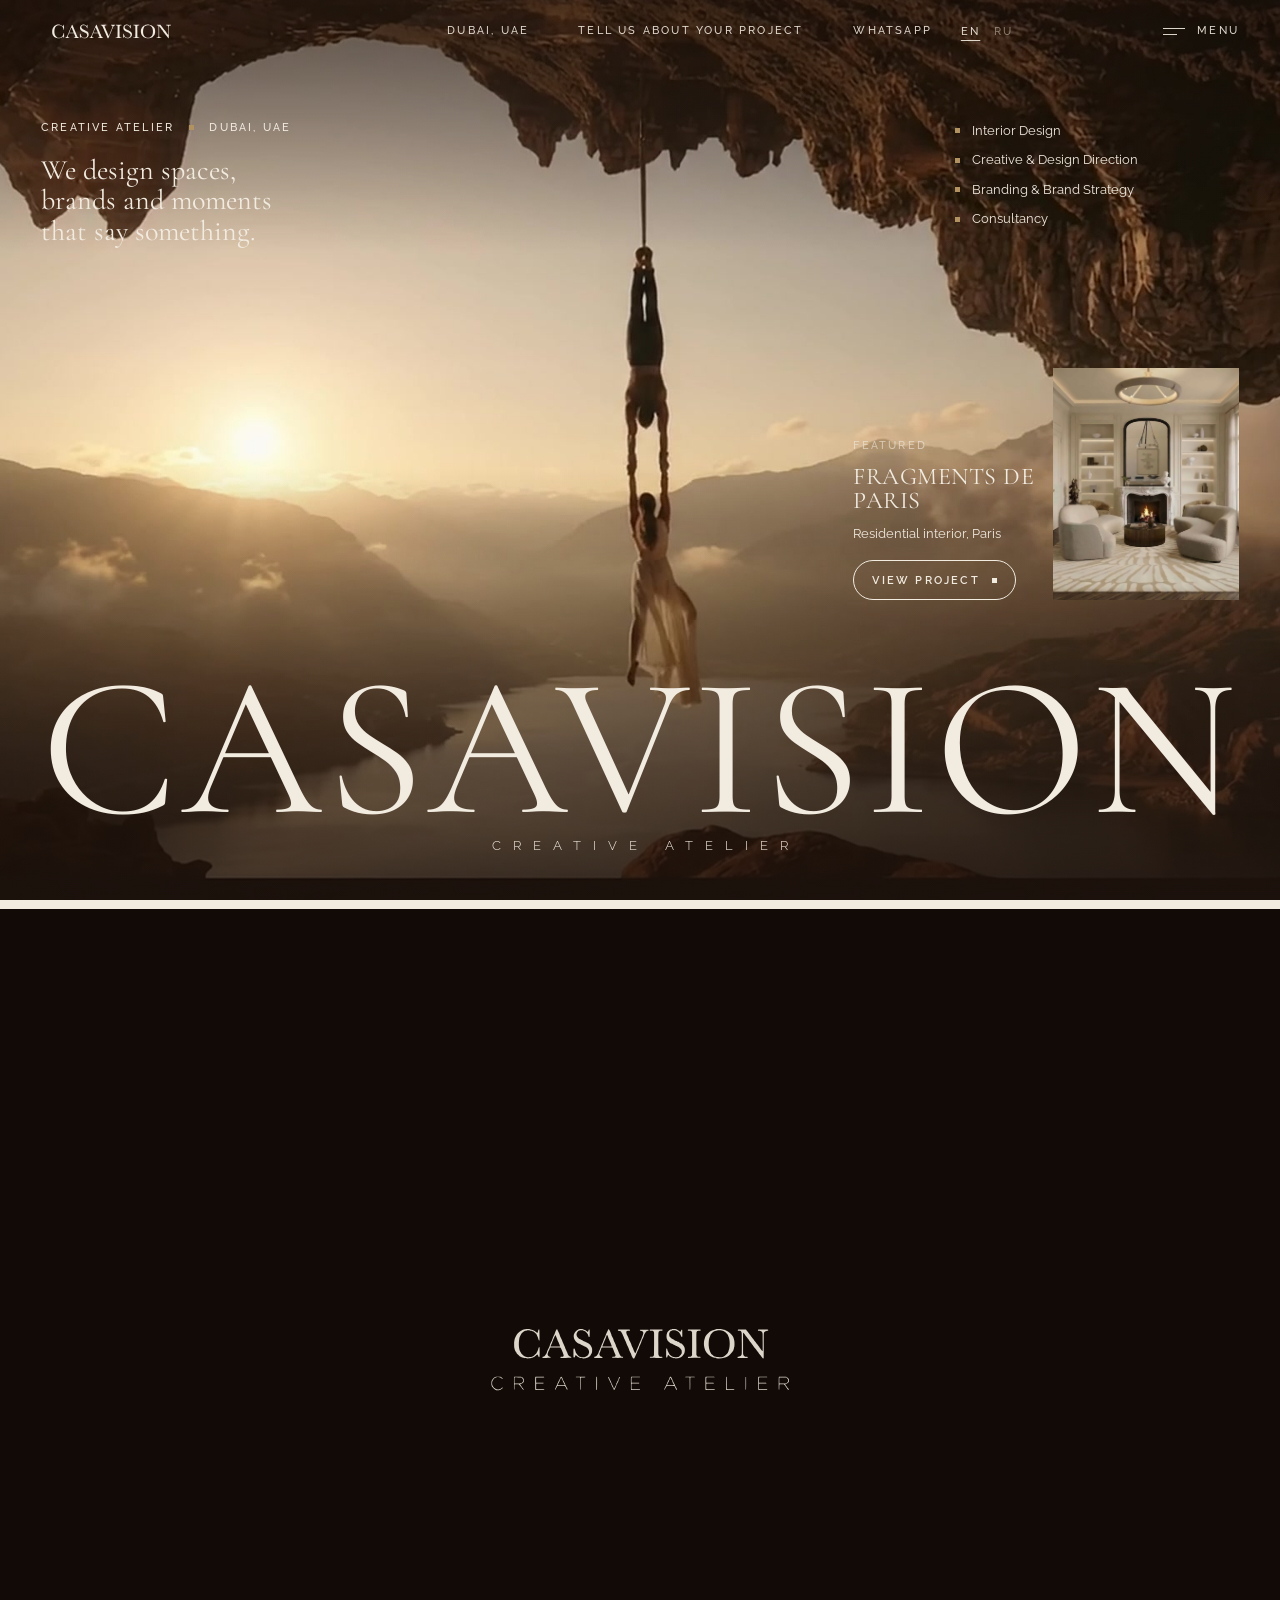
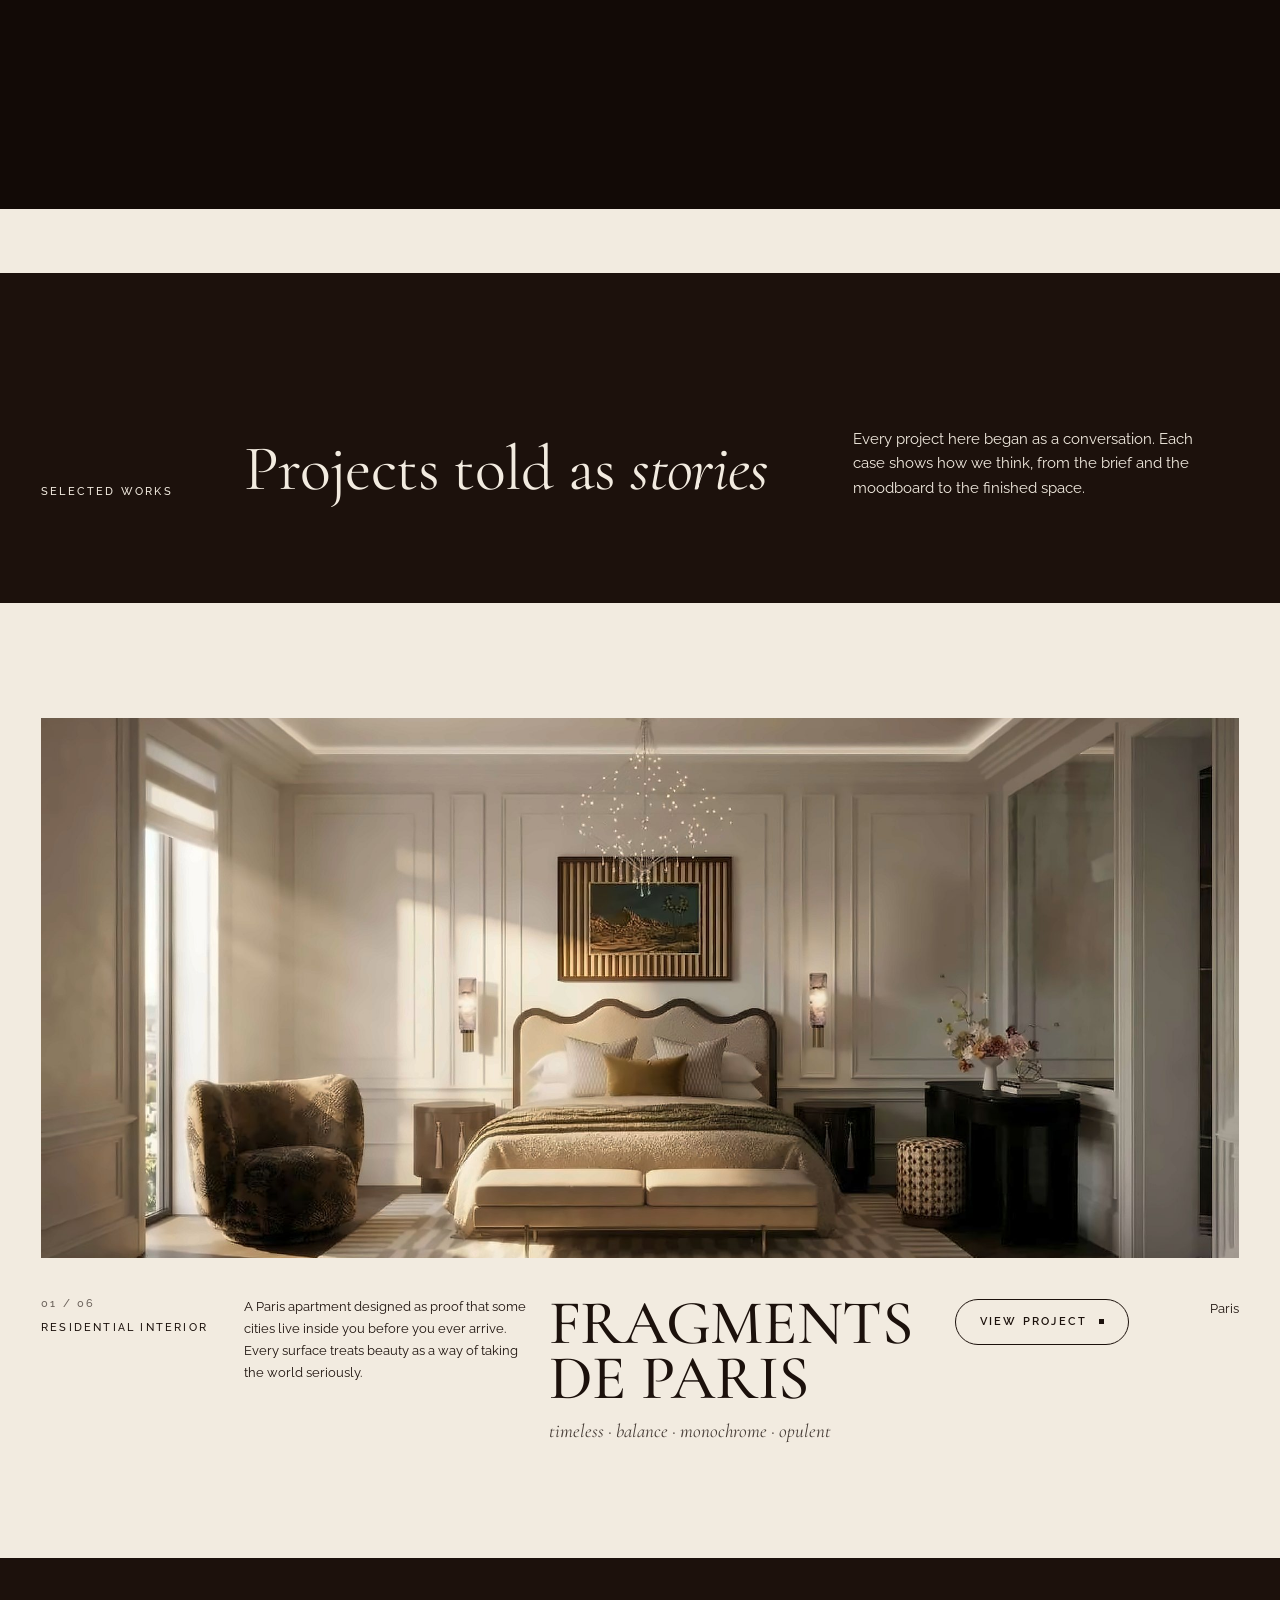
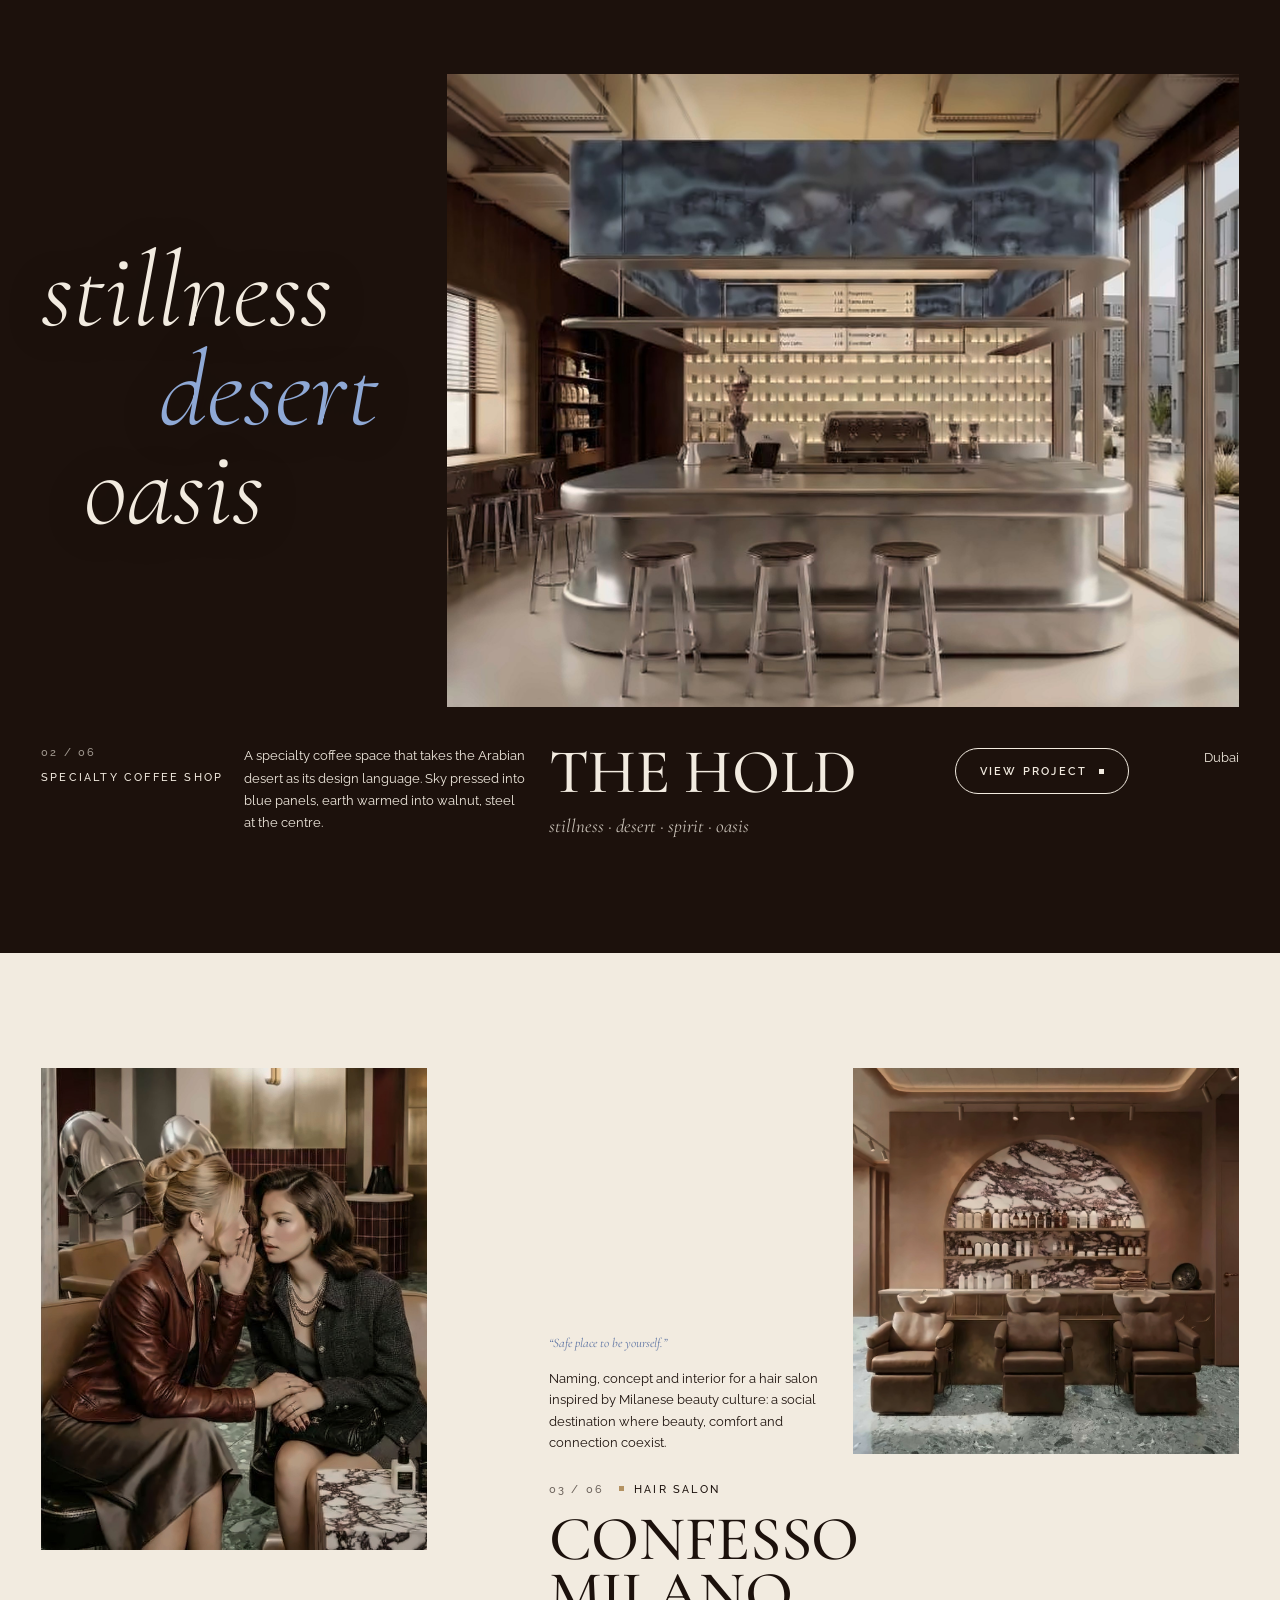
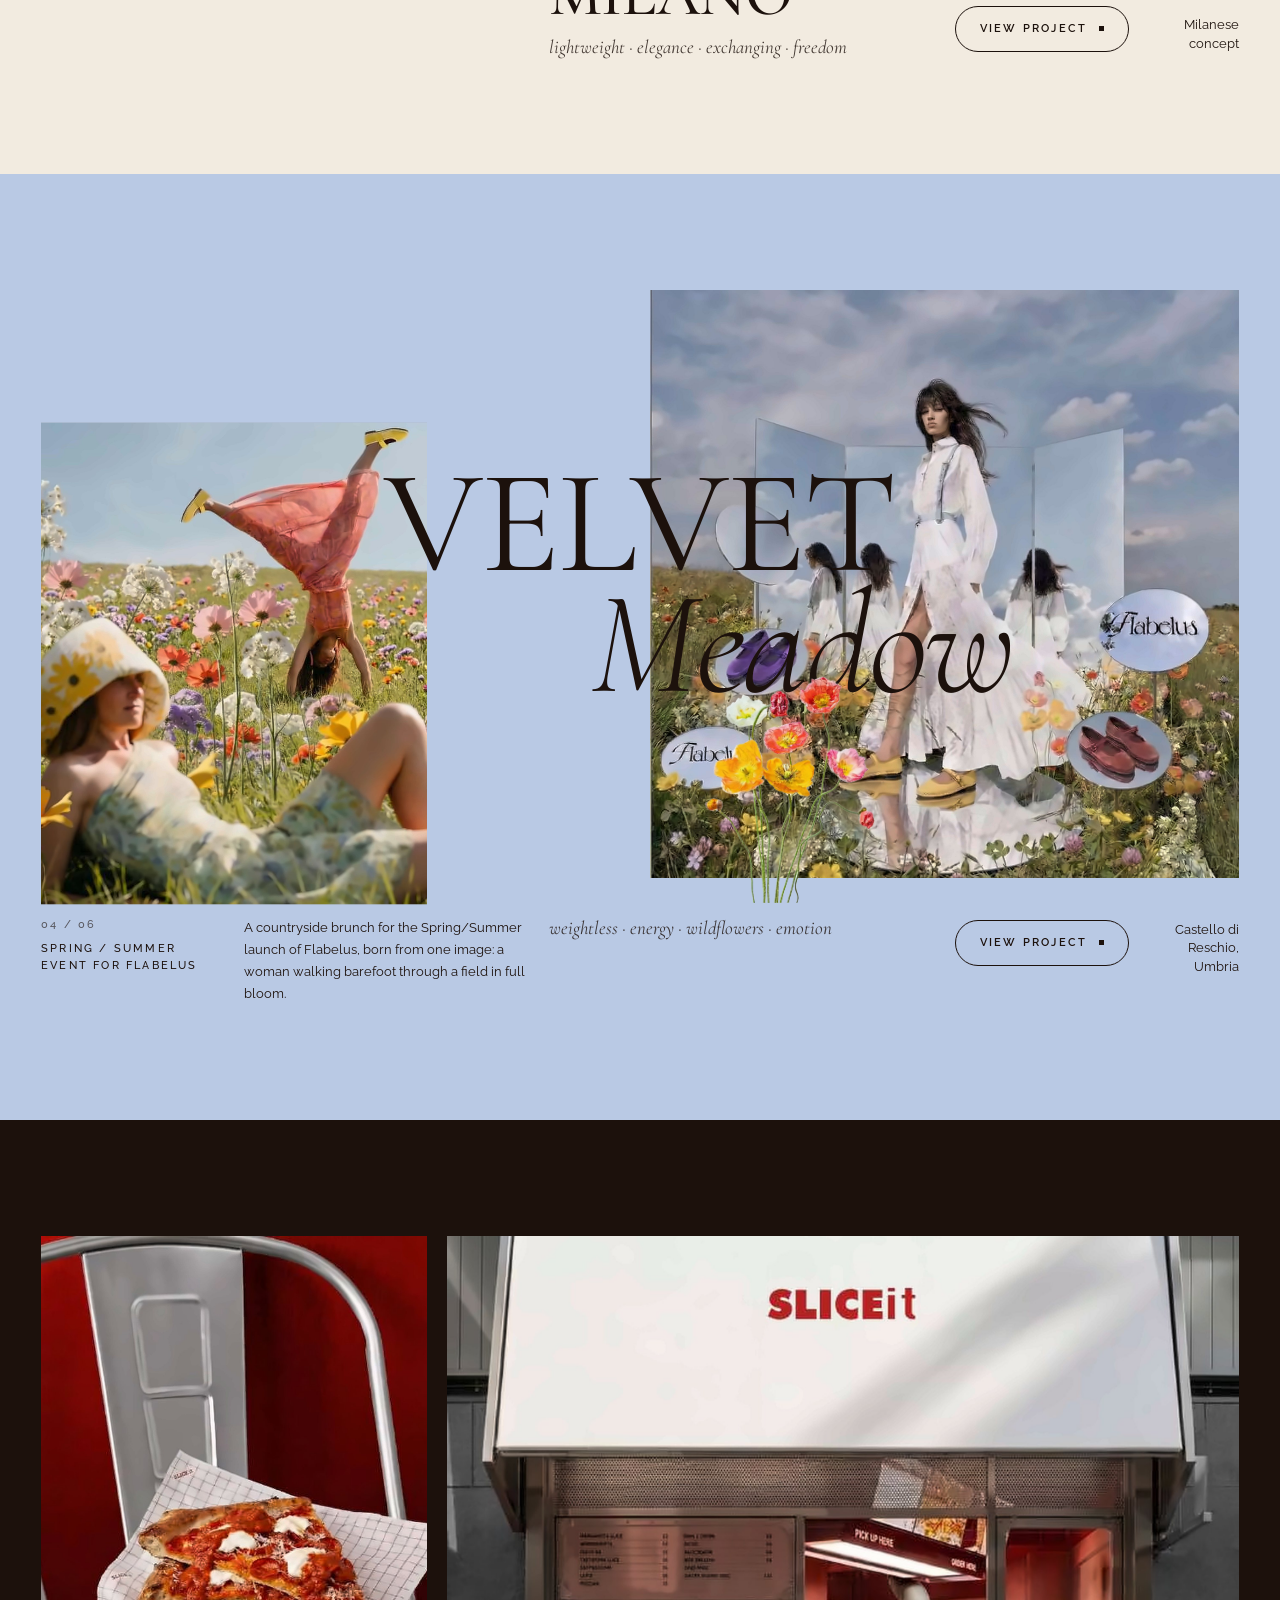
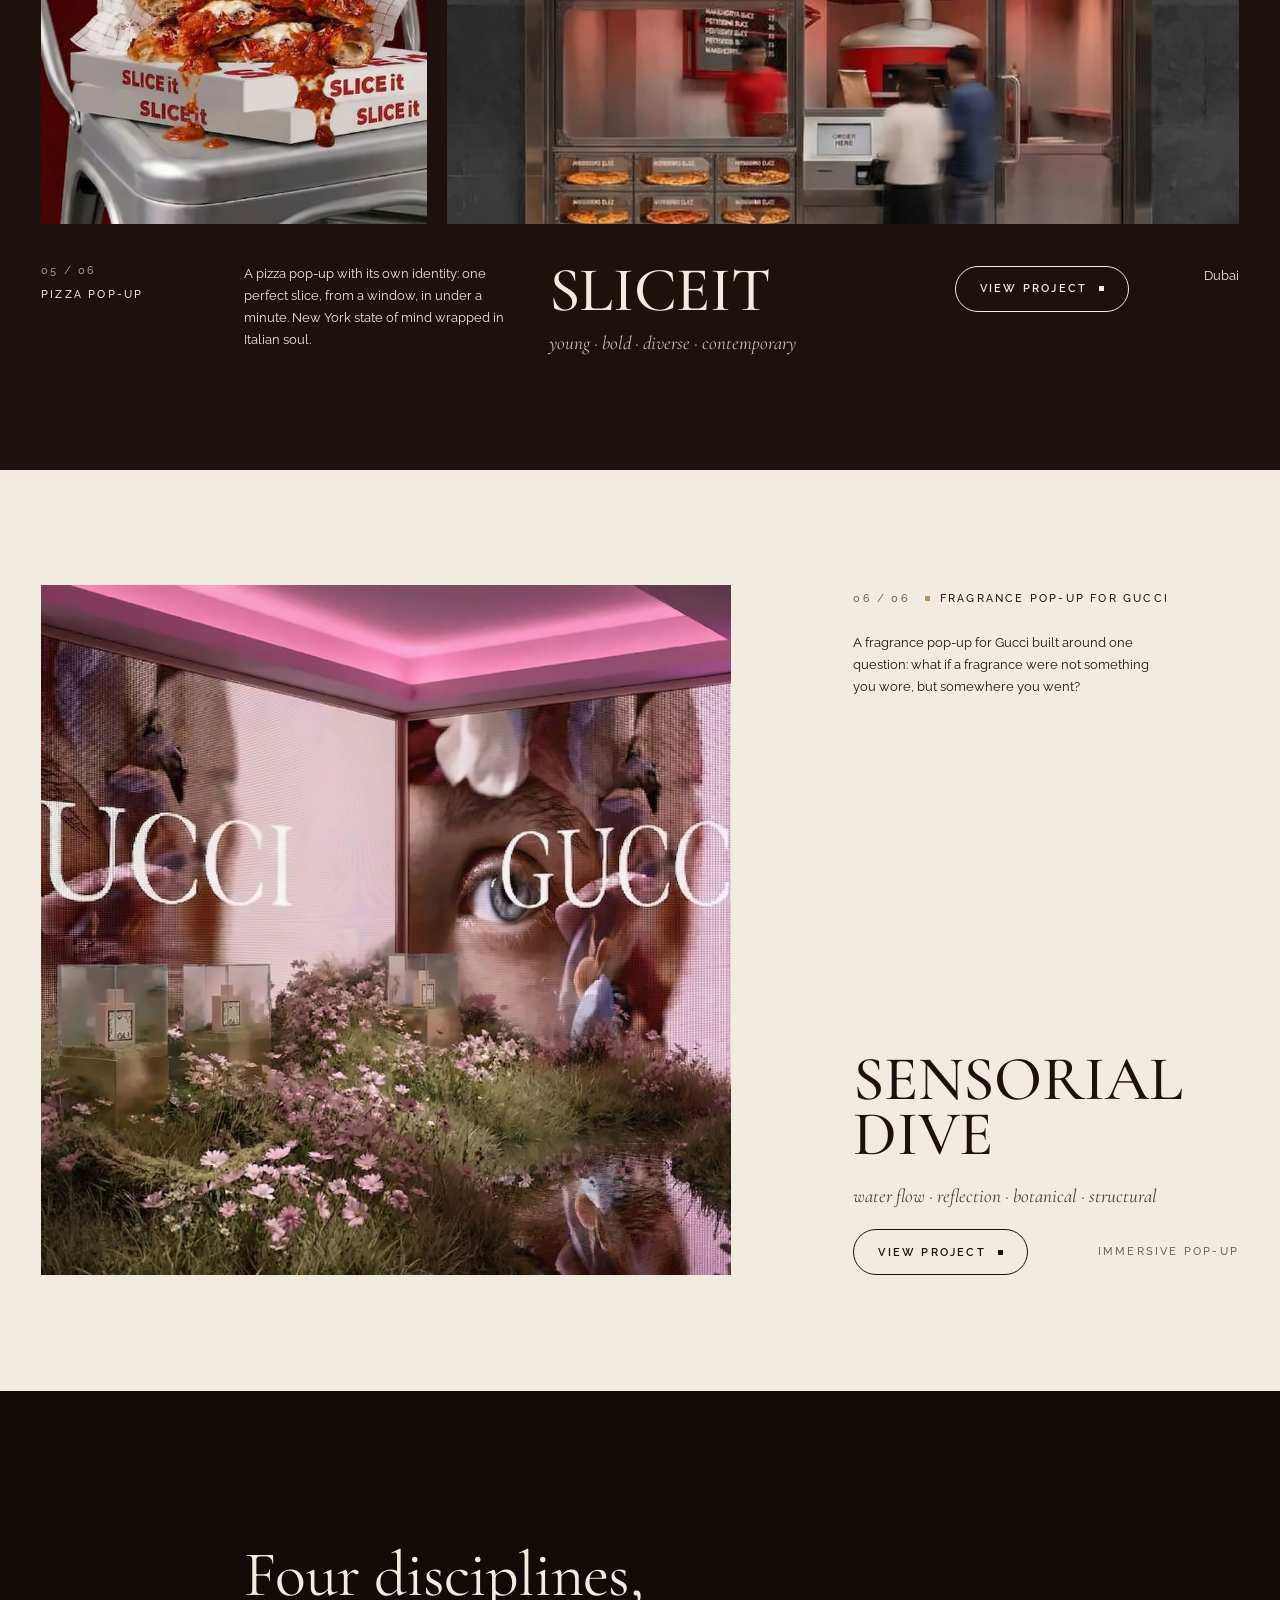
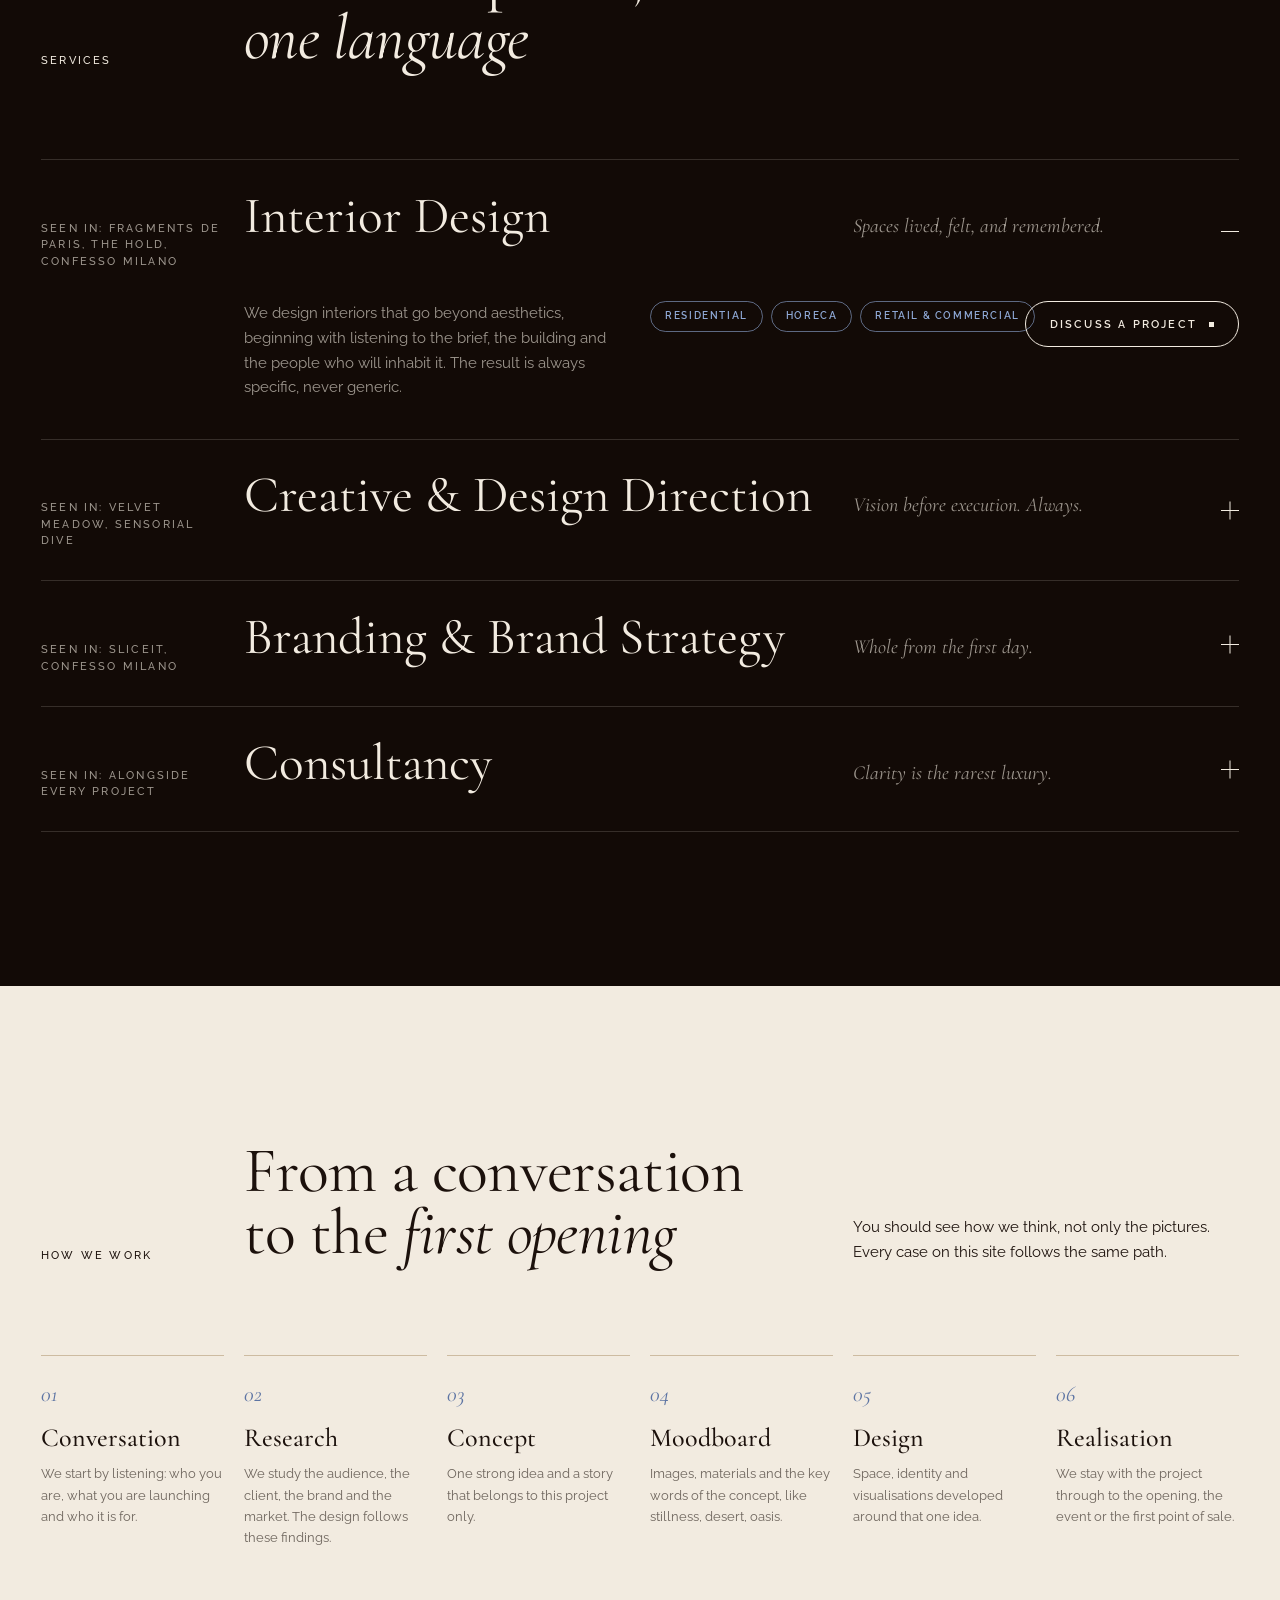
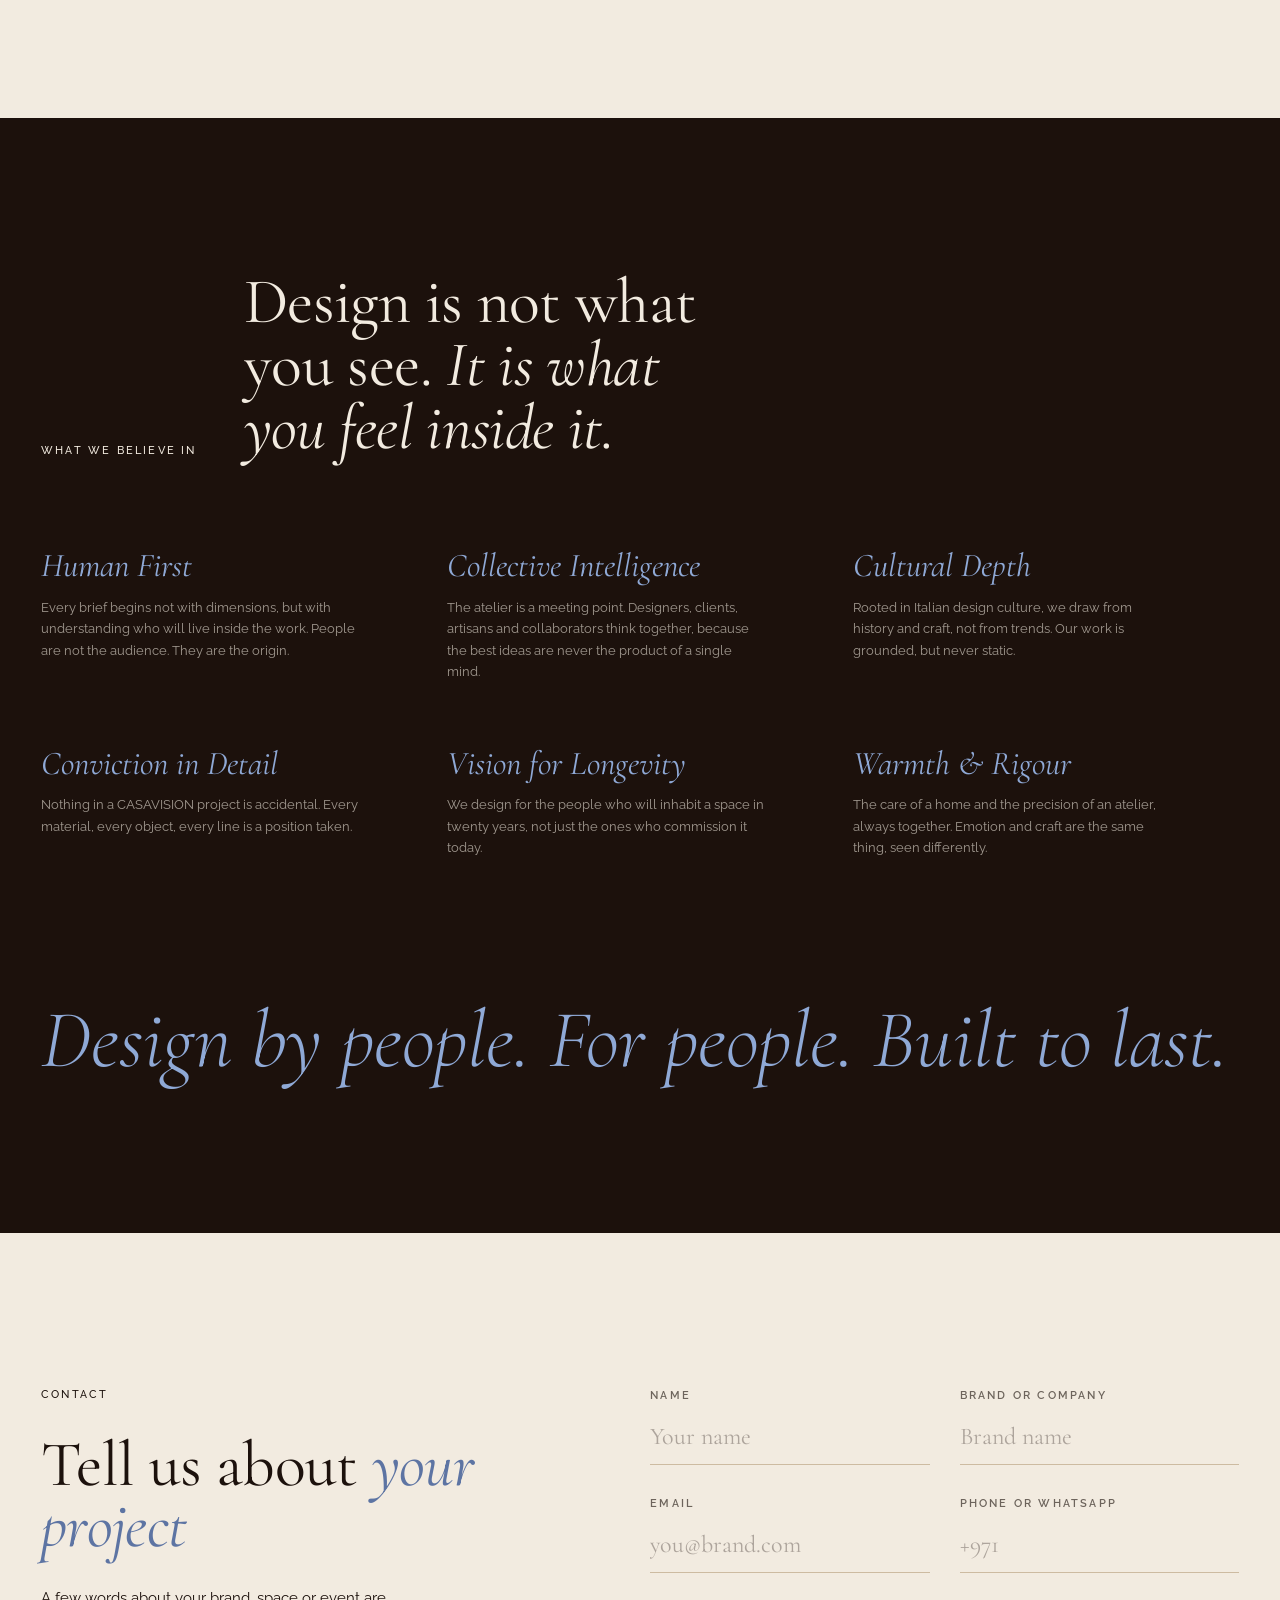
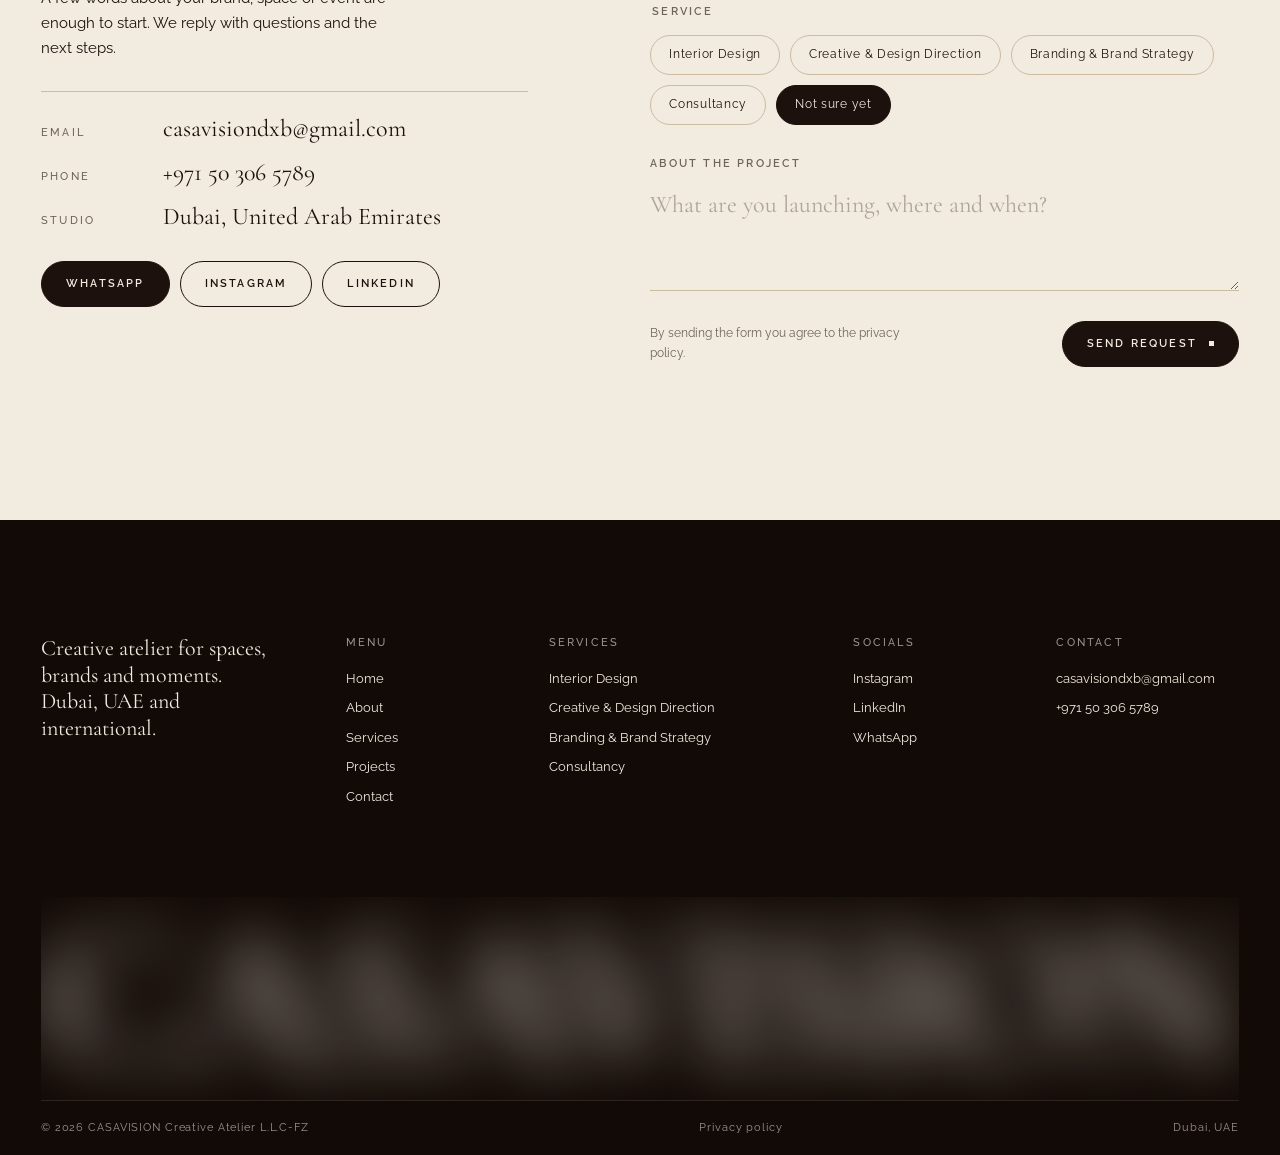
==== commit 2726f8a8: "Site v2: preloader, RU version, fill buttons, full-screen menu, haze text, cleaner images and video," ====
--- a/index.html
+++ b/index.html
@@ -9,23 +9,32 @@
 <link rel="preconnect" href="https://fonts.googleapis.com"><link rel="preconnect" href="https://fonts.gstatic.com" crossorigin><link rel="stylesheet" href="https://fonts.googleapis.com/css2?family=Cormorant+Garamond:ital,wght@0,300;0,400;0,500;0,600;1,300;1,400;1,500&family=Raleway:wght@300;400;500;600&display=swap">
 <link rel="stylesheet" href="assets/css/site.css">
 <link rel="icon" href="assets/brand/monogram.png">
+
 </head>
 <body>
-<div class="curtain" aria-hidden="true"><img src="assets/brand/monogram.png" alt=""></div>
+<div class="preloader" aria-hidden="true">
+  <div class="pl-in">
+    <span class="pl-logo"></span>
+    <span class="pl-bar"><i></i></span>
+    <span class="pl-meta label"><span>Dubai, UAE</span><span class="pl-num">0</span></span>
+  </div>
+</div>
+<div class="curtain" aria-hidden="true"><span class="pl-logo"></span></div>
 <header class="hdr wrap">
   <div class="grid">
-    <a class="brand" href="#top"  aria-label="CASAVISION, home"><img src="assets/brand/monogram.png" alt=""><b>CASAVISION</b></a>
+    <a class="brand" href="#top" aria-label="CASAVISION"><span class="logo"></span></a>
     <span class="hdr-loc label">Dubai, UAE</span>
     <a class="hdr-cta label" href="#contact">Tell us about your project</a>
     <a class="hdr-wa label" href="https://wa.me/971503065789" target="_blank" rel="noopener">WhatsApp</a>
+    <span class="hdr-lang"><span class="lang label"><a href="index.html" class="is-on" lang="en" data-go>EN</a><a href="ru/index.html" lang="ru" data-go>RU</a></span></span>
     <button class="hdr-menu label" type="button" data-menu-open aria-controls="menu" aria-expanded="false"><span class="burger" aria-hidden="true"><span></span><span></span></span>Menu</button>
   </div>
 </header>
 <div class="menu" id="menu" aria-hidden="true">
-  <div class="menu-scrim" data-menu-close></div>
   <div class="menu-panel wrap" role="dialog" aria-modal="true" aria-label="Menu">
     <div class="menu-top grid">
-      <a class="brand" href="#top"><img src="assets/brand/monogram.png" alt=""><b>CASAVISION</b></a>
+      <a class="brand" href="#top" aria-label="CASAVISION"><span class="logo"></span></a>
+      <span class="menu-lang"><span class="lang label"><a href="index.html" class="is-on" lang="en" data-go>EN</a><a href="ru/index.html" lang="ru" data-go>RU</a></span></span>
       <button class="menu-close label" type="button" data-menu-close>Close <span class="x" aria-hidden="true"></span></button>
     </div>
     <div class="menu-body grid">
@@ -42,7 +51,7 @@
       <div><span class="label">Write to us</span><a href="mailto:casavisiondxb@gmail.com">casavisiondxb@gmail.com</a><span>+971 50 306 5789</span></div>
       <div><span class="label">Socials</span><a href="#">Instagram</a><a href="#">LinkedIn</a><a href="https://wa.me/971503065789" target="_blank" rel="noopener">WhatsApp</a></div>
       <div><span class="label">Studio</span><span>CASAVISION L.L.C-FZ</span><span>Dubai, United Arab Emirates</span></div>
-      <div class="mi-cta"><span class="label">New project</span><a class="btn" href="#contact">Tell us about your project</a></div>
+      <div class="mi-cta"><span class="label">New project</span><a class="btn" href="#contact">Tell us about your project <i></i></a></div>
     </div>
   </div>
 </div>
@@ -51,7 +60,7 @@
 
   <!-- HERO -->
   <section class="hero" data-tone="dark">
-    <div class="hero-media"><video autoplay muted loop playsinline preload="auto" poster="assets/video/hero-poster.jpg"><source src="assets/video/hero.mp4" type="video/mp4"></video></div>
+    <div class="hero-media"><video autoplay muted loop playsinline preload="auto" poster="assets/video/hero-poster.jpg"><source src="assets/video/hero.mp4" type="video/mp4" media="(min-width: 761px)"><source src="assets/video/hero-720.mp4" type="video/mp4"></video></div>
     <div class="hero-in wrap">
       <div class="grid hero-top">
         <div class="hero-lead">
@@ -61,7 +70,6 @@
         <ul class="hero-list" data-r style="--d:.3s"><li>Interior Design</li><li>Creative &amp; Design Direction</li><li>Branding &amp; Brand Strategy</li><li>Consultancy</li></ul>
       </div>
       <div class="grid hero-bottom">
-        <div class="hero-scroll label" data-r style="--d:.5s"><i></i>Scroll</div>
         <a class="hero-card" href="fragments-de-paris.html" data-go data-r style="--d:.45s">
           <span class="hc-txt"><span class="label mute">Featured</span><span class="hc-title">Fragments de Paris</span><span>Residential interior, Paris</span><span class="more">View project <i></i></span></span>
           <span class="hc-img"><img src="assets/img/fragments/living.jpg" alt="Living room of the Fragments de Paris apartment"></span>
@@ -73,16 +81,16 @@
 
   <!-- ABOUT -->
   <section class="intro tone-light" id="about" data-tone="light">
-    <div class="blurmark" aria-hidden="true" data-focus="22" data-focus-min="9">CASAVISION</div>
+    <div class="blurmark" aria-hidden="true" data-focus="0.13" data-focus-min="0.06" data-par="-0.55">CASAVISION</div>
     <div class="wrap">
       <div class="grid intro-head">
         <span class="label" data-r>About the atelier</span>
-        <p class="intro-statement" data-r style="--d:.1s">Every project begins with a conversation and <em>one strong idea</em>. That idea runs through everything: the space, the brand, the event.</p>
+        <p class="intro-statement" data-haze>Every project begins with a conversation and <em>one strong idea</em>. That idea runs through everything: the space, the brand, the event.</p>
       </div>
       <div class="grid intro-cols">
-        <p class="ic-a" data-r>CASAVISION is a creative atelier based in Dubai, working across the UAE and internationally. We bring an Italian design sensibility: the kind that respects the past, understands the present and builds for what comes next.</p>
-        <p class="ic-b" data-r style="--d:.1s">Each project starts with research into the audience, the client, the brand and the market. The design follows those findings rather than trends or ready-made templates.</p>
-        <a class="ic-c more" href="#approach" data-r style="--d:.2s">How we work <i></i></a>
+        <p class="ic-a" data-haze>CASAVISION is a creative atelier based in Dubai, working across the UAE and internationally. We bring an Italian design sensibility: the kind that respects the past, understands the present and builds for what comes next.</p>
+        <p class="ic-b" data-haze>Each project starts with research into the audience, the client, the brand and the market. The design follows those findings rather than trends or ready-made templates.</p>
+        <div class="ic-c" data-r style="--d:.2s"><a class="more" href="#approach">How we work <i></i></a></div>
       </div>
       <div class="grid facts">
         <div class="fact" data-r><b>One team</b><p>Brand, space and activation are led by one team, so everything speaks the same language.</p></div>
@@ -106,12 +114,12 @@
   <!-- 01 wide image -->
   <article class="case case-a tone-light" data-tone="light">
     <div class="wrap">
-      <a class="media" href="fragments-de-paris.html" data-go data-r="img" aria-label="Fragments de Paris"><img src="assets/img/fragments/bedroom.jpg" alt="Bedroom with classical mouldings in the Fragments de Paris apartment" loading="lazy"></a>
+      <a class="media" href="fragments-de-paris.html" data-go data-r="img" aria-label="Fragments de Paris"><img src="assets/img/fragments/bedroom.jpg" alt="Bedroom with classical mouldings" loading="lazy"></a>
       <div class="grid cm">
         <div class="cm-cat label" data-r><span class="cm-num mute">01 / 06</span>Residential interior</div>
         <p class="cm-desc" data-r style="--d:.1s">A Paris apartment designed as proof that some cities live inside you before you ever arrive. Every surface treats beauty as a way of taking the world seriously.</p>
         <div class="cm-head" data-r style="--d:.15s"><h3 class="cm-title"><a href="fragments-de-paris.html" data-go>Fragments de Paris</a></h3><span class="cm-words">timeless · balance · monochrome · opulent</span></div>
-        <a class="cm-link more" href="fragments-de-paris.html" data-go data-r style="--d:.2s">View project <i></i></a>
+        <div class="cm-link" data-r style="--d:.2s"><a class="more" href="fragments-de-paris.html" data-go>View project <i></i></a></div>
         <div class="cm-loc" data-r style="--d:.25s">Paris</div>
       </div>
     </div>
@@ -128,7 +136,7 @@
         <div class="cm-cat label" data-r><span class="cm-num mute">02 / 06</span>Specialty coffee shop</div>
         <p class="cm-desc" data-r style="--d:.1s">A specialty coffee space that takes the Arabian desert as its design language. Sky pressed into blue panels, earth warmed into walnut, steel at the centre.</p>
         <div class="cm-head" data-r style="--d:.15s"><h3 class="cm-title"><a href="the-hold.html" data-go>The Hold</a></h3><span class="cm-words">stillness · desert · spirit · oasis</span></div>
-        <a class="cm-link more" href="the-hold.html" data-go data-r style="--d:.2s">View project <i></i></a>
+        <div class="cm-link" data-r style="--d:.2s"><a class="more" href="the-hold.html" data-go>View project <i></i></a></div>
         <div class="cm-loc" data-r style="--d:.25s">Dubai</div>
       </div>
     </div>
@@ -139,14 +147,14 @@
     <div class="wrap">
       <div class="grid cc">
         <a class="media cc-1" href="confesso-milano.html" data-go data-r="img" aria-label="Confesso Milano"><img src="assets/img/confesso/cover.jpg" alt="Two women talking in the salon" loading="lazy"></a>
-        <a class="media cc-2" href="confesso-milano.html" data-go data-r="img" style="--d:.2s" aria-label="Confesso Milano, washing area"><img src="assets/img/confesso/washing.jpg" alt="Washing area under a marble arch" loading="lazy"></a>
+        <a class="media cc-2" href="confesso-milano.html" data-go data-r="img" style="--d:.2s" aria-label="Confesso Milano"><img src="assets/img/confesso/washing.jpg" alt="Washing area under a marble arch" loading="lazy"></a>
         <div class="cc-txt" data-r>
           <p class="cc-quote">“Safe place to be yourself.”</p>
           <p>Naming, concept and interior for a hair salon inspired by Milanese beauty culture: a social destination where beauty, comfort and connection coexist.</p>
         </div>
         <div class="cc-head">
           <div class="cm-head" data-r><span class="label"><span class="mute">03 / 06</span> <span class="sq gold"></span>Hair salon</span><h3 class="cm-title"><a href="confesso-milano.html" data-go>Confesso Milano</a></h3><span class="cm-words">lightweight · elegance · exchanging · freedom</span></div>
-          <a class="cm-link more" href="confesso-milano.html" data-go data-r style="--d:.1s">View project <i></i></a>
+          <div class="cm-link" data-r style="--d:.1s"><a class="more" href="confesso-milano.html" data-go>View project <i></i></a></div>
           <div class="cm-loc" data-r style="--d:.15s">Milanese concept</div>
         </div>
       </div>
@@ -158,7 +166,7 @@
     <div class="wrap">
       <div class="grid cd">
         <a class="media cd-1" href="velvet-meadow.html" data-go data-r="img" aria-label="Velvet Meadow" data-par="0.06"><img src="assets/img/velvet/cover.jpg" alt="Women in a field of wildflowers" loading="lazy"></a>
-        <a class="media cd-2" href="velvet-meadow.html" data-go data-r="img" style="--d:.2s" aria-label="Velvet Meadow, photomoment"><img src="assets/img/velvet/photomoment.jpg" alt="Mirrored photomoment installation in the meadow" loading="lazy"></a>
+        <a class="media cd-2" href="velvet-meadow.html" data-go data-r="img" style="--d:.2s" aria-label="Velvet Meadow"><img src="assets/img/velvet/photomoment.jpg" alt="Mirrored photomoment installation in the meadow" loading="lazy"></a>
         <h3 class="cd-title" data-r="word" style="--d:.3s"><a href="velvet-meadow.html" data-go>Velvet<em>Meadow</em></a></h3>
         <img class="cd-flower" src="assets/img/velvet/m7.png" alt="" aria-hidden="true" data-par="-0.18" loading="lazy">
       </div>
@@ -166,7 +174,7 @@
         <div class="cm-cat label" data-r><span class="cm-num mute">04 / 06</span>Spring / Summer event for Flabelus</div>
         <p class="cm-desc" data-r style="--d:.1s">A countryside brunch for the Spring/Summer launch of Flabelus, born from one image: a woman walking barefoot through a field in full bloom.</p>
         <div class="cm-head" data-r style="--d:.15s"><span class="cm-words">weightless · energy · wildflowers · emotion</span></div>
-        <a class="cm-link more" href="velvet-meadow.html" data-go data-r style="--d:.2s">View project <i></i></a>
+        <div class="cm-link" data-r style="--d:.2s"><a class="more" href="velvet-meadow.html" data-go>View project <i></i></a></div>
         <div class="cm-loc" data-r style="--d:.25s">Castello di Reschio, Umbria</div>
       </div>
     </div>
@@ -177,13 +185,13 @@
     <div class="wrap">
       <div class="grid ce">
         <a class="media ce-1" href="sliceit.html" data-go data-r="img" aria-label="SLICEit"><img src="assets/img/slice/box.jpg" alt="SLICEit pizza boxes on a steel chair" loading="lazy"></a>
-        <a class="media ce-2" href="sliceit.html" data-go data-r="img" style="--d:.2s" aria-label="SLICEit, front view"><img src="assets/img/slice/front.jpg" alt="Front view of the SLICEit pop-up window" loading="lazy"></a>
+        <a class="media ce-2" href="sliceit.html" data-go data-r="img" style="--d:.2s" aria-label="SLICEit"><img src="assets/img/slice/front.jpg" alt="Front view of the SLICEit pop-up window" loading="lazy"></a>
       </div>
       <div class="grid cm">
         <div class="cm-cat label" data-r><span class="cm-num mute">05 / 06</span>Pizza pop-up</div>
         <p class="cm-desc" data-r style="--d:.1s">A pizza pop-up with its own identity: one perfect slice, from a window, in under a minute. New York state of mind wrapped in Italian soul.</p>
         <div class="cm-head" data-r style="--d:.15s"><h3 class="cm-title"><a href="sliceit.html" data-go>SLICEit</a></h3><span class="cm-words">young · bold · diverse · contemporary</span></div>
-        <a class="cm-link more" href="sliceit.html" data-go data-r style="--d:.2s">View project <i></i></a>
+        <div class="cm-link" data-r style="--d:.2s"><a class="more" href="sliceit.html" data-go>View project <i></i></a></div>
         <div class="cm-loc" data-r style="--d:.25s">Dubai</div>
       </div>
     </div>
@@ -205,13 +213,6 @@
       </div>
     </div>
   </article>
-
-  <section class="nda tone-dark" data-tone="dark">
-    <div class="wrap"><div class="grid">
-      <p data-r>The full portfolio is shared on request. Some projects are under NDA or were made in collaboration.</p>
-      <a class="btn" href="#contact" data-r style="--d:.1s">Request the portfolio</a>
-    </div></div>
-  </section>
 
   <!-- SERVICES -->
   <section class="services tone-ink" id="services" data-tone="dark">
@@ -232,7 +233,7 @@
         <div class="svc-body" id="svc-0"><div><div class="svc-inner grid">
           <p>We design interiors that go beyond aesthetics, beginning with listening to the brief, the building and the people who will inhabit it. The result is always specific, never generic.</p>
           <div class="svc-tags"><span>Residential</span><span>HoReCa</span><span>Retail &amp; commercial</span></div>
-          <a class="more" href="#contact" data-service="Interior Design">Discuss a project <i></i></a>
+          <div class="svc-cta"><a class="more" href="#contact" data-service="0">Discuss a project <i></i></a></div>
         </div></div></div>
       </div>
       <div class="svc" data-r>
@@ -245,7 +246,7 @@
         <div class="svc-body" id="svc-1"><div><div class="svc-inner grid">
           <p>Concept, visual language and styling for spaces, pop-ups, activations and events. For clients who need a point of view before they need a floor plan.</p>
           <div class="svc-tags"><span>Concept development</span><span>Styling</span><span>Pop-ups</span><span>Activations</span><span>Events</span></div>
-          <a class="more" href="#contact" data-service="Creative &amp; Design Direction">Discuss a project <i></i></a>
+          <div class="svc-cta"><a class="more" href="#contact" data-service="1">Discuss a project <i></i></a></div>
         </div></div></div>
       </div>
       <div class="svc" data-r>
@@ -258,7 +259,7 @@
         <div class="svc-body" id="svc-2"><div><div class="svc-inner grid">
           <p>For brands that are just appearing: concept, naming, positioning and identity, so the brand is coherent from day one and ready for its first space.</p>
           <div class="svc-tags"><span>Concept</span><span>Naming</span><span>Positioning</span><span>Identity</span></div>
-          <a class="more" href="#contact" data-service="Branding &amp; Brand Strategy">Discuss a project <i></i></a>
+          <div class="svc-cta"><a class="more" href="#contact" data-service="2">Discuss a project <i></i></a></div>
         </div></div></div>
       </div>
       <div class="svc" data-r>
@@ -271,7 +272,7 @@
         <div class="svc-body" id="svc-3"><div><div class="svc-inner grid">
           <p>For clients who need more than execution: strategy, project management and space planning, with the human insight that only comes from experience.</p>
           <div class="svc-tags"><span>Client advisory</span><span>Strategy</span><span>Project management</span><span>Space planning</span></div>
-          <a class="more" href="#contact" data-service="Consultancy">Discuss a project <i></i></a>
+          <div class="svc-cta"><a class="more" href="#contact" data-service="3">Discuss a project <i></i></a></div>
         </div></div></div>
       </div>
       </div>
@@ -341,10 +342,10 @@
         </div>
         <fieldset>
           <legend class="f-legend">Service</legend>
-          <div class="chips"><label class="chip"><input type="radio" name="service" id="f-svc-0" value="Interior Design"><span>Interior Design</span></label><label class="chip"><input type="radio" name="service" id="f-svc-1" value="Creative &amp; Design Direction"><span>Creative &amp; Design Direction</span></label><label class="chip"><input type="radio" name="service" id="f-svc-2" value="Branding &amp; Brand Strategy"><span>Branding &amp; Brand Strategy</span></label><label class="chip"><input type="radio" name="service" id="f-svc-3" value="Consultancy"><span>Consultancy</span></label><label class="chip"><input type="radio" name="service" id="f-svc-4" value="Not sure yet" checked><span>Not sure yet</span></label></div>
+          <div class="chips"><label class="chip"><input type="radio" name="service" id="f-svc-0" value="0"><span>Interior Design</span></label><label class="chip"><input type="radio" name="service" id="f-svc-1" value="1"><span>Creative &amp; Design Direction</span></label><label class="chip"><input type="radio" name="service" id="f-svc-2" value="2"><span>Branding &amp; Brand Strategy</span></label><label class="chip"><input type="radio" name="service" id="f-svc-3" value="3"><span>Consultancy</span></label><label class="chip"><input type="radio" name="service" id="f-svc-4" value="4" checked><span>Not sure yet</span></label></div>
         </fieldset>
         <div class="field"><label for="f-msg">About the project</label><textarea id="f-msg" name="message" rows="3" placeholder="What are you launching, where and when?"></textarea></div>
-        <div class="f-foot"><p class="f-note">By sending the form you agree to the privacy policy.</p><button class="btn solid" type="submit">Send request</button></div>
+        <div class="f-foot"><p class="f-note">By sending the form you agree to the privacy policy.</p><button class="btn solid" type="submit">Send request <i></i></button></div>
         <p class="f-done" role="status">Thank you. Your request is with us, and we will be in touch soon.</p>
       </form>
     </div></div>
@@ -359,9 +360,9 @@
       <div class="fc-4"><span class="label">Socials</span><a href="#">Instagram</a><a href="#">LinkedIn</a><a href="https://wa.me/971503065789" target="_blank" rel="noopener">WhatsApp</a></div>
       <div class="fc-5"><span class="label">Contact</span><a href="mailto:casavisiondxb@gmail.com">casavisiondxb@gmail.com</a><span>+971 50 306 5789</span></div>
     </div>
+    <div class="ftr-mark" aria-hidden="true"><div class="blurmark" data-fit="1" data-focus="0.16" data-focus-min="0.035">CASAVISION</div></div>
+    <div class="ftr-base"><span>© <span data-year>2026</span> CASAVISION Creative Atelier L.L.C-FZ</span><a href="#">Privacy policy</a><span>Dubai, UAE</span></div>
   </div>
-  <div class="ftr-mark" aria-hidden="true"><div class="blurmark" data-fit="0.98" data-focus="26" data-focus-min="0">CASAVISION</div></div>
-  <div class="wrap"><div class="ftr-base"><span>© <span data-year>2026</span> CASAVISION Creative Atelier L.L.C-FZ</span><a href="#">Privacy policy</a><span>Dubai, UAE</span></div></div>
 </footer>
 <script src="assets/js/site.js"></script>
 </body>
--- a/assets/css/site.css
+++ b/assets/css/site.css
@@ -36,6 +36,9 @@
   --ease: cubic-bezier(.2, .7, .1, 1);
   --slow: 1.4s;
 
+  --fill: var(--espresso);
+  --fill-ink: var(--cream);
+
   color-scheme: dark;
 }
 
@@ -85,34 +88,42 @@
 .tone-light { background: var(--cream); color: var(--on-light); }
 .tone-sky { background: var(--sky); color: var(--on-light); }
 
-/* link with square that becomes an arrow */
-.more {
-  display: inline-flex; align-items: center; gap: 14px;
-  font-size: var(--fs-label); font-weight: 600; letter-spacing: .2em; text-transform: uppercase;
-  line-height: 1.4;
-}
-.more i {
-  position: relative; width: 6px; height: 6px; background: currentColor; flex: none;
-  transition: width .6s var(--ease), height .6s var(--ease);
-}
-.more i::after {
-  content: ""; position: absolute; right: 0; top: 50%; width: 6px; height: 6px;
-  border-top: 1px solid currentColor; border-right: 1px solid currentColor;
-  transform: translate(0, -50%) rotate(45deg); opacity: 0; transition: opacity .4s var(--ease);
-}
-.more:hover i, a:hover .more i { width: 34px; height: 1px; }
-.more:hover i::after, a:hover .more i::after { opacity: 1; }
-
-.btn {
-  display: inline-flex; align-items: center; justify-content: center; gap: 14px;
-  min-height: 52px; padding: 0 30px; border: 1px solid currentColor; border-radius: 999px;
-  font-size: var(--fs-label); font-weight: 600; letter-spacing: .2em; text-transform: uppercase;
-  transition: background .5s var(--ease), color .5s var(--ease), border-color .5s var(--ease);
-}
-.tone-light .btn:hover, .tone-sky .btn:hover { background: var(--espresso); color: var(--cream); border-color: var(--espresso); }
-.tone-dark .btn:hover, .tone-ink .btn:hover { background: var(--cream); color: var(--espresso); border-color: var(--cream); }
-.btn.solid { background: var(--espresso); color: var(--cream); border-color: var(--espresso); }
-.btn.solid:hover { background: var(--blue); border-color: var(--blue); color: var(--espresso); }
+/* buttons: pill, background slides up on hover (after AB Vostok) */
+.more, .btn {
+  position: relative; isolation: isolate; overflow: hidden;
+  display: inline-flex; align-items: center; justify-content: center; gap: 12px;
+  min-height: 46px; padding: 0 24px; white-space: nowrap;
+  border: 1px solid currentColor; border-radius: 999px;
+  font-family: var(--sans); font-size: var(--fs-label); font-weight: 600; letter-spacing: .2em; text-transform: uppercase; line-height: 1;
+  color: inherit; background: transparent;
+  transition: color .55s var(--ease), border-color .55s var(--ease);
+}
+.more::before, .btn::before {
+  content: ""; position: absolute; inset: -1px; z-index: -1; border-radius: inherit;
+  background: var(--fill); transform: translateY(102%); transition: transform .7s var(--ease);
+}
+.more i, .btn i { display: block; width: 5px; height: 5px; background: currentColor; flex: none; transition: transform .6s var(--ease); }
+.more:hover, .btn:hover, a:hover > .more, a:hover .hc-txt .more, .p-next:hover .more { color: var(--fill-ink); border-color: var(--fill); }
+.more:hover::before, .btn:hover::before, a:hover > .more::before, a:hover .hc-txt .more::before, .p-next:hover .more::before { transform: translateY(0); }
+.more:hover i, .btn:hover i { transform: rotate(45deg); }
+.btn.solid { background: var(--fill); color: var(--fill-ink); border-color: var(--fill); }
+.btn.solid::before { background: var(--blue); }
+.btn.solid:hover { color: var(--espresso); border-color: var(--blue); }
+.tone-dark, .tone-ink, .hero, .p-next, .menu-panel { --fill: var(--cream); --fill-ink: var(--espresso); }
+.tone-light, .tone-sky { --fill: var(--espresso); --fill-ink: var(--cream); }
+
+/* logo (vector, recoloured with currentColor) */
+.logo, .pl-logo {
+  display: block; background: currentColor;
+  -webkit-mask: url("[data-uri]") center / contain no-repeat; mask: url("[data-uri]") center / contain no-repeat;
+}
+.logo { width: clamp(130px, 11vw, 168px); aspect-ratio: 2964 / 318; }
+
+/* language switch */
+.lang { display: inline-flex; gap: 2px; }
+.lang a { padding: 4px 6px; opacity: .5; transition: opacity .3s; }
+.lang a.is-on { opacity: 1; text-decoration: underline; text-underline-offset: 5px; }
+.lang a:hover { opacity: 1; }
 
 /* ---------- header ---------- */
 .hdr {
@@ -125,13 +136,11 @@
 .hdr.is-scrolled { padding-top: calc(env(safe-area-inset-top, 0px) + 12px); padding-bottom: 12px; }
 .hdr.is-hidden { transform: translateY(-110%); }
 .hdr .grid { align-items: center; }
-.brand { grid-column: 1 / 4; display: inline-flex; align-items: center; gap: 14px; justify-self: start; }
-.brand img { width: 34px; height: 34px; transition: filter .6s var(--ease); }
-.hdr.is-light .brand img { filter: invert(1) sepia(.4) brightness(.35); }
-.brand b { font-family: var(--display); font-weight: 500; font-size: 19px; letter-spacing: .14em; }
-.hdr-loc { grid-column: 6 / 8; }
-.hdr-cta { grid-column: 8 / 10; }
-.hdr-wa { grid-column: 10 / 11; }
+.brand { grid-column: 1 / 4; display: inline-flex; align-items: center; justify-self: start; padding-block: 6px; }
+.hdr-loc { grid-column: 5 / 6; white-space: nowrap; }
+.hdr-cta { grid-column: 6 / 9; justify-self: center; white-space: nowrap; }
+.hdr-wa { grid-column: 9 / 10; }
+.hdr-lang { grid-column: 10 / 11; }
 .hdr-menu { grid-column: 11 / 13; justify-self: end; display: inline-flex; align-items: center; gap: 12px; }
 .hdr a.label, .hdr .label { opacity: .9; transition: opacity .3s; }
 .hdr a.label:hover { opacity: 1; text-decoration: underline; text-underline-offset: 5px; }
@@ -141,56 +150,49 @@
 .burger span:nth-child(2) { width: 14px; }
 .hdr-menu:hover .burger span:nth-child(2) { width: 22px; }
 
-/* ---------- menu (large panel, not full screen) ---------- */
+/* ---------- menu (full screen) ---------- */
 .menu { position: fixed; inset: 0; z-index: 80; pointer-events: none; }
-.menu-scrim {
-  position: absolute; inset: 0; background: rgba(18, 10, 6, .55);
-  backdrop-filter: blur(6px); -webkit-backdrop-filter: blur(6px);
-  opacity: 0; transition: opacity .9s var(--ease);
-}
 .menu-panel {
-  position: absolute; left: 0; right: 0; top: 0;
-  height: min(90vh, 860px);
+  position: absolute; inset: 0;
   background: var(--ink); color: var(--on-dark);
   clip-path: inset(0 0 100% 0);
   transition: clip-path 1.1s var(--ease);
-  display: flex; flex-direction: column;
+  display: grid; grid-template-rows: auto 1fr auto; row-gap: clamp(24px, 4.5vh, 56px);
   padding-top: calc(env(safe-area-inset-top, 0px) + 18px);
-  padding-bottom: clamp(20px, 3vw, 40px);
-  overflow: hidden;
+  padding-bottom: calc(env(safe-area-inset-bottom, 0px) + clamp(20px, 3.5vh, 40px));
+  overflow-y: auto; overscroll-behavior: contain;
 }
 .menu.is-open { pointer-events: auto; }
-.menu.is-open .menu-scrim { opacity: 1; }
 .menu.is-open .menu-panel { clip-path: inset(0 0 0 0); }
 .menu-top { align-items: center; }
-.menu-top .brand img { filter: none; }
-.menu-close { grid-column: 11 / 13; justify-self: end; display: inline-flex; align-items: center; gap: 14px; }
+.menu-lang { grid-column: 8 / 10; justify-self: end; }
+.menu-close { grid-column: 10 / 13; justify-self: end; display: inline-flex; align-items: center; gap: 14px; }
 .menu-close .x { position: relative; width: 18px; height: 18px; }
 .menu-close .x::before, .menu-close .x::after { content: ""; position: absolute; left: 0; top: 50%; width: 18px; height: 1px; background: currentColor; transform: rotate(45deg); transition: transform .6s var(--ease); }
 .menu-close .x::after { transform: rotate(-45deg); }
 .menu-close:hover .x::before { transform: rotate(135deg); }
 .menu-close:hover .x::after { transform: rotate(45deg); }
 
-.menu-body { flex: 1; min-height: 0; margin-top: clamp(24px, 4vw, 56px); align-items: stretch; }
-.menu-nav { grid-column: 1 / 8; display: flex; flex-direction: column; justify-content: center; gap: clamp(2px, .6vw, 10px); min-width: 0; }
-.mn-item { display: grid; grid-template-columns: minmax(0, auto) 1fr; align-items: baseline; column-gap: 28px; }
+.menu-body { align-items: stretch; row-gap: 24px; }
+.menu-nav { grid-column: 1 / 8; display: flex; flex-direction: column; justify-content: center; gap: clamp(4px, 1.2vh, 14px); min-width: 0; }
+.mn-item { display: grid; grid-template-columns: minmax(0, auto) minmax(0, 1fr); align-items: center; column-gap: 28px; }
 .mn-link {
-  font-family: var(--display); font-weight: 300; font-size: clamp(40px, 6vw, 96px); line-height: 1.02; letter-spacing: -.01em;
+  font-family: var(--display); font-weight: 300; font-size: clamp(36px, min(6vw, 8vh), 100px); line-height: 1.04; letter-spacing: -.01em;
   display: inline-block; position: relative; transition: color .5s var(--ease), transform .6s var(--ease);
 }
-.mn-link em { font-style: italic; }
 .mn-nav-dim .mn-link { color: rgba(242, 235, 224, .32); }
 .mn-nav-dim .mn-item.is-hover .mn-link { color: var(--on-dark); transform: translateX(14px); }
-.mn-sub { display: flex; flex-wrap: wrap; gap: 4px 18px; font-size: var(--fs-label); letter-spacing: .18em; text-transform: uppercase; font-weight: 500; color: var(--on-dark-mute); align-self: center; }
+.mn-sub { display: flex; flex-wrap: wrap; gap: 4px 18px; font-size: var(--fs-label); letter-spacing: .18em; text-transform: uppercase; font-weight: 500; color: var(--on-dark-mute); line-height: 1.6; }
 .mn-sub a:hover { color: var(--on-dark); }
-.menu-preview { grid-column: 9 / 13; margin: 0; position: relative; min-height: 0; overflow: hidden; border-radius: 2px; }
+.menu-preview { grid-column: 9 / 13; margin: 0; position: relative; overflow: hidden; min-height: 240px; }
 .menu-preview img { position: absolute; inset: 0; width: 100%; height: 100%; object-fit: cover; opacity: 0; transform: scale(1.06); transition: opacity 1s var(--ease), transform 1.6s var(--ease); }
 .menu-preview img.is-on { opacity: 1; transform: scale(1); }
-.menu-preview figcaption { position: absolute; left: 16px; bottom: 14px; right: 16px; color: var(--cream); z-index: 2; text-shadow: 0 1px 16px rgba(0,0,0,.4); }
-.menu-info { margin-top: clamp(20px, 3vw, 44px); padding-top: 20px; border-top: 1px solid rgba(242,235,224,.14); row-gap: 18px; }
+.menu-preview::after { content: ""; position: absolute; inset: 0; background: linear-gradient(180deg, transparent 60%, rgba(18,10,6,.55)); }
+.menu-preview figcaption { position: absolute; left: 16px; bottom: 14px; right: 16px; color: var(--cream); z-index: 2; }
+.menu-info { padding-top: 22px; border-top: 1px solid rgba(242,235,224,.14); row-gap: 22px; }
 .menu-info > div { grid-column: span 3; display: grid; gap: 6px; align-content: start; font-size: var(--fs-small); min-width: 0; }
 .menu-info .label { color: var(--on-dark-mute); margin-bottom: 6px; }
-.menu-info a:hover { color: var(--blue); }
+.menu-info a:not(.btn):hover { color: var(--blue); }
 .menu-info .btn { justify-self: start; margin-top: 4px; }
 
 .menu .mn-item, .menu .menu-info > div { opacity: 0; transform: translateY(26px); transition: opacity .9s var(--ease), transform 1.1s var(--ease); }
@@ -214,21 +216,18 @@
 .hero-in { position: relative; z-index: 2; flex: 1; display: flex; flex-direction: column; padding-top: calc(env(safe-area-inset-top, 0px) + 120px); padding-bottom: clamp(18px, 2.4vw, 36px); }
 .hero-top { align-items: start; row-gap: 24px; }
 .hero-lead { grid-column: 1 / 5; display: grid; gap: 18px; }
-.hero-lead p { margin: 0; font-family: var(--display); font-size: clamp(22px, 2.1vw, 34px); line-height: 1.12; font-weight: 400; max-width: 17ch; text-wrap: balance; }
+.hero-lead p { margin: 0; font-family: var(--display); font-size: clamp(24px, 2.2vw, 36px); line-height: 1.1; font-weight: 400; max-width: 19ch; text-wrap: balance; }
 .hero-list { grid-column: 10 / 13; list-style: none; margin: 0; padding: 0; display: grid; gap: 8px; font-size: var(--fs-small); }
 .hero-list li { display: flex; align-items: center; gap: 12px; }
 .hero-list li::before { content: ""; width: 5px; height: 5px; background: var(--gold); flex: none; }
 .hero-bottom { margin-top: auto; align-items: end; row-gap: 24px; }
-.hero-card { grid-column: 10 / 13; display: grid; grid-template-columns: 1fr 1.05fr; gap: 14px; align-items: end; margin-bottom: clamp(18px, 2vw, 28px); }
-.hero-card .hc-txt { display: grid; gap: 10px; font-size: var(--fs-small); }
+.hero-card { grid-column: 9 / 13; display: grid; grid-template-columns: 1fr 1fr; gap: 14px; align-items: end; margin-bottom: clamp(18px, 2vw, 28px); }
+.hero-card .hc-txt { display: grid; gap: 10px; font-size: var(--fs-small); justify-items: start; }
+.hero-card .hc-txt .more { margin-top: 6px; min-height: 40px; padding: 0 18px; }
 .hero-card .hc-title { font-family: var(--display); font-size: 24px; line-height: 1; text-transform: uppercase; letter-spacing: .02em; }
 .hero-card .hc-img { aspect-ratio: 4 / 5; overflow: hidden; }
 .hero-card .hc-img img { width: 100%; height: 100%; object-fit: cover; transition: transform 1.6s var(--ease); }
 .hero-card:hover .hc-img img { transform: scale(1.06); }
-.hero-scroll { grid-column: 1 / 4; display: inline-flex; align-items: center; gap: 14px; margin-bottom: clamp(18px, 2vw, 28px); }
-.hero-scroll i { display: block; width: 1px; height: 42px; background: rgba(242,235,224,.35); position: relative; overflow: hidden; }
-.hero-scroll i::after { content: ""; position: absolute; left: 0; top: -40%; width: 1px; height: 40%; background: var(--cream); animation: drip 2.6s var(--ease) infinite; }
-@keyframes drip { to { top: 110%; } }
 .masthead { grid-column: 1 / -1; text-align: center; line-height: .8; }
 .masthead .mh-word { display: block; font-family: var(--display); font-weight: 400; letter-spacing: .02em; white-space: nowrap; font-size: var(--fs-mega); }
 .masthead .mh-sub { display: block; margin-top: .9em; font-size: clamp(10px, 1.05vw, 15px); font-weight: 300; letter-spacing: .9em; text-indent: .9em; text-transform: uppercase; }
@@ -238,12 +237,12 @@
   position: absolute; left: 0; right: 0; pointer-events: none; user-select: none;
   text-align: center; white-space: nowrap; line-height: .78;
   font-family: var(--display); font-weight: 500; letter-spacing: .01em;
-  filter: blur(var(--blur, 16px)); will-change: filter;
+  filter: blur(var(--blur, .1em)); will-change: filter, transform;
 }
 
 /* ---------- about / intro ---------- */
 .intro { position: relative; overflow: hidden; padding-block: var(--band); }
-.intro .blurmark { top: 50%; transform: translateY(-50%); color: var(--cream-2); font-size: 15vw; z-index: 0; }
+.intro .blurmark { top: 38%; color: var(--cream-2); font-size: 15vw; z-index: 0; }
 .intro > .wrap { position: relative; z-index: 1; }
 .intro-head { row-gap: 28px; }
 .intro-head .label { grid-column: 1 / 3; padding-top: .9em; }
@@ -253,7 +252,7 @@
 .intro-cols p { margin: 0; }
 .intro-cols .ic-a { grid-column: 3 / 6; }
 .intro-cols .ic-b { grid-column: 6 / 9; }
-.intro-cols .ic-c { grid-column: 10 / 13; align-self: end; }
+.intro-cols .ic-c { grid-column: 10 / 13; align-self: end; justify-self: start; }
 .facts { margin-top: clamp(72px, 9vw, 140px); border-top: 1px solid var(--sand); }
 .fact { grid-column: span 4; padding-top: 22px; display: grid; gap: 10px; align-content: start; min-width: 0; }
 .fact b { font-family: var(--display); font-weight: 400; font-size: var(--fs-h3); line-height: 1.05; }
@@ -281,7 +280,7 @@
 .cm-head { grid-column: 6 / 10; display: grid; gap: 14px; }
 .cm-title { margin: 0; font-family: var(--display); font-weight: 500; font-size: clamp(40px, 4.9vw, 86px); line-height: .88; letter-spacing: -.005em; text-transform: uppercase; text-wrap: balance; }
 .cm-words { font-family: var(--display); font-style: italic; font-size: 19px; line-height: 1.2; opacity: .8; }
-.cm-link { grid-column: 10 / 12; padding-top: .6em; }
+.cm-link { grid-column: 10 / 12; padding-top: .2em; }
 .cm-loc { grid-column: 12 / 13; padding-top: .3em; font-size: var(--fs-small); line-height: 1.45; text-align: right; }
 
 /* A — wide image */
@@ -356,7 +355,7 @@
 .svc-inner p { grid-column: 3 / 7; margin: 0; color: var(--on-dark-mute); max-width: 44ch; }
 .svc-tags { grid-column: 7 / 11; display: flex; flex-wrap: wrap; gap: 8px; align-content: start; }
 .svc-tags span { border: 1px solid rgba(143,169,214,.6); color: var(--blue); border-radius: 999px; padding: 6px 14px; font-size: 10px; letter-spacing: .16em; text-transform: uppercase; font-weight: 600; }
-.svc-inner .more { grid-column: 11 / 13; justify-self: end; align-self: start; padding-top: 6px; }
+.svc-cta { grid-column: 11 / 13; justify-self: end; align-self: start; }
 
 /* ---------- approach (real sequence) ---------- */
 .approach { padding-block: var(--band); }
@@ -425,9 +424,9 @@
 .fc-4 { grid-column: 9 / 11; }
 .fc-5 { grid-column: 11 / 13; }
 .fc-1 p { margin: 0; font-family: var(--display); font-size: 22px; line-height: 1.2; max-width: 22ch; }
-.ftr-mark { position: relative; height: clamp(120px, 17vw, 300px); margin-top: clamp(60px, 7vw, 110px); }
-.ftr-mark .blurmark { bottom: -.12em; color: var(--cream); font-size: 15vw; }
-.ftr-base { position: relative; z-index: 2; display: flex; justify-content: space-between; flex-wrap: wrap; gap: 10px 24px; padding-block: 18px; font-size: 11px; letter-spacing: .08em; color: var(--on-dark-mute); border-top: 1px solid rgba(242,235,224,.12); }
+.ftr-mark { position: relative; margin-top: clamp(56px, 7vw, 110px); padding-block: .4vw clamp(14px, 2vw, 28px); overflow: hidden; }
+.ftr-mark .blurmark { position: relative; display: block; left: auto; right: auto; color: var(--cream); line-height: .78; padding-top: .08em; }
+.ftr-base { position: relative; z-index: 2; display: flex; align-items: center; justify-content: space-between; flex-wrap: wrap; gap: 10px 24px; padding-block: 18px; font-size: 11px; letter-spacing: .08em; color: var(--on-dark-mute); border-top: 1px solid rgba(242,235,224,.12); }
 
 /* ---------- project page ---------- */
 .p-hero { padding-top: calc(env(safe-area-inset-top, 0px) + 130px); padding-bottom: var(--band); }
@@ -497,7 +496,7 @@
 .pg-note { grid-column: 6 / 12; margin: 0; font-family: var(--display); font-size: var(--fs-lead); line-height: 1.24; align-self: center; }
 
 .p-result { padding-block: var(--band); position: relative; overflow: hidden; }
-.p-result .blurmark { top: 50%; transform: translateY(-50%); font-size: 15vw; color: var(--espresso-2); }
+.p-result .blurmark { top: 30%; color: var(--espresso-2); --blur: .06em; }
 .p-result .grid { position: relative; z-index: 2; row-gap: 24px; }
 .p-result .label { grid-column: 1 / 3; color: var(--on-dark-mute); padding-top: .8em; }
 .p-result blockquote { grid-column: 3 / 12; margin: 0; font-family: var(--display); font-weight: 400; font-size: clamp(30px, 3.8vw, 64px); line-height: 1.06; text-wrap: balance; }
@@ -517,12 +516,25 @@
 .pn-in { position: relative; z-index: 2; min-height: 80svh; display: flex; flex-direction: column; justify-content: space-between; padding-block: clamp(40px, 5vw, 72px); }
 .pn-title { font-family: var(--display); font-weight: 500; font-size: clamp(52px, 10vw, 180px); line-height: .84; text-transform: uppercase; text-wrap: balance; }
 
-/* ---------- page transition curtain ---------- */
-.curtain { position: fixed; inset: 0; z-index: 200; background: var(--ink); pointer-events: none; transform: translateY(0); transition: transform 1.1s var(--ease); display: grid; place-items: center; }
-.curtain img { width: 54px; height: 54px; opacity: .9; transition: opacity .6s; }
-.curtain.is-up { transform: translateY(-101%); }
-.curtain.is-in { transform: translateY(101%); transition: none; }
+/* ---------- preloader + page curtain ---------- */
+.preloader { position: fixed; inset: 0; z-index: 300; background: var(--ink); color: var(--cream); display: grid; place-items: center; clip-path: inset(0 0 0 0); transition: clip-path 1.1s var(--ease); }
+.preloader.is-done { clip-path: inset(0 0 100% 0); pointer-events: none; }
+.preloader.is-quick .pl-in { display: none; }
+.pl-in { width: min(72vw, 460px); display: grid; gap: 26px; justify-items: center; transition: opacity .6s var(--ease), transform .9s var(--ease); }
+.preloader.is-done .pl-in { opacity: 0; transform: translateY(-30px); }
+.pl-logo { width: 100%; aspect-ratio: 2964 / 624; -webkit-mask-image: url("[data-uri]"); mask-image: url("[data-uri]"); }
+.preloader .pl-logo { clip-path: inset(0 100% 0 0); filter: blur(10px); opacity: .2; animation: plWrite 1.15s var(--ease) .1s forwards; }
+@keyframes plWrite { to { clip-path: inset(0 0 0 0); filter: blur(0); opacity: 1; } }
+.pl-bar { position: relative; width: 100%; height: 1px; background: rgba(242,235,224,.14); overflow: hidden; }
+.pl-bar i { position: absolute; inset: 0; background: var(--gold); transform-origin: 0 50%; transform: scaleX(var(--p, 0)); transition: transform .35s linear; }
+.pl-meta { width: 100%; display: flex; justify-content: space-between; color: var(--on-dark-mute); font-variant-numeric: tabular-nums; }
+.curtain { position: fixed; inset: 0; z-index: 290; background: var(--ink); color: var(--cream); pointer-events: none; display: grid; place-items: center; transform: translateY(101%); transition: transform .9s var(--ease); }
+.curtain .pl-logo { width: min(50vw, 300px); opacity: .9; }
 .curtain.is-cover { transform: translateY(0); }
+
+/* text that comes out of a haze while scrolling */
+.hz { display: inline; transition: filter .25s linear, opacity .25s linear; }
+.js [data-haze] .hz { filter: blur(calc(var(--h, 0) * 12px)); opacity: calc(1 - var(--h, 0) * .9); }
 
 /* ---------- motion: reveal ---------- */
 .js [data-r] { opacity: 0; transform: translateY(34px); transition: opacity var(--slow) var(--ease), transform calc(var(--slow) + .2s) var(--ease); transition-delay: var(--d, 0s); }
@@ -543,20 +555,39 @@
 
 /* ---------- responsive ---------- */
 @media (max-width: 1100px) {
+  .hdr-cta { display: none !important; }
+  .intro-cols .ic-a { grid-column: 1 / 7; }
+  .intro-cols .ic-b { grid-column: 7 / 13; }
+  .intro-cols .ic-c { grid-column: 1 / -1; }
+  .intro-head .label { grid-column: 1 / -1; }
+  .intro-statement { grid-column: 1 / -1; }
+  .svc-tag { grid-column: 1 / -1; }
+  .svc-name { grid-column: 1 / 8; }
+  .svc-line { grid-column: 8 / 12; }
+  .svc-inner p { grid-column: 1 / 7; }
+  .svc-tags { grid-column: 7 / 13; }
+  .svc-cta { grid-column: 1 / -1; justify-self: start; }
+  .case-c .cc-head { grid-template-columns: repeat(8, minmax(0, 1fr)); }
+  .ct-left, .form { grid-column: 1 / -1; }
+  .fc-1 { grid-column: 1 / -1; }
+  .fc-2, .fc-3, .fc-4, .fc-5 { grid-column: span 3; }
   .hdr-loc { display: none; }
-  .hdr-cta { grid-column: 6 / 9; }
-  .hdr-wa { grid-column: 9 / 11; }
+  .hdr-cta { grid-column: 5 / 8; }
+  .hdr-wa { grid-column: 8 / 10; justify-self: center; }
+  .hdr-lang { grid-column: 10 / 11; }
+  .hero-card { grid-column: 7 / 13; }
+  .menu-nav { grid-column: 1 / 9; }
+  .menu-preview { grid-column: 9 / 13; }
   .hero-lead { grid-column: 1 / 7; }
   .hero-list { grid-column: 9 / 13; }
-  .hero-card { grid-column: 8 / 13; }
   .cm-cat { grid-column: 1 / 4; }
   .cm-desc { grid-column: 4 / 8; }
   .cm-head { grid-column: 1 / 8; grid-row: 2; }
   .cm-link { grid-column: 8 / 11; grid-row: 2; align-self: end; }
   .cm-loc { grid-column: 11 / 13; grid-row: 2; align-self: end; }
-  .case-c .cc-head .cm-head { grid-column: 1 / 6; grid-row: auto; }
-  .case-c .cc-head .cm-link { grid-column: 6 / 8; grid-row: auto; }
-  .case-c .cc-head .cm-loc { grid-column: 8 / 9; grid-row: auto; }
+  .case-c .cc-head .cm-head { grid-column: 1 / -1; grid-row: 1; }
+  .case-c .cc-head .cm-link { grid-column: 1 / 6; grid-row: 2; }
+  .case-c .cc-head .cm-loc { grid-column: 6 / 9; grid-row: 2; }
   .steps { grid-template-columns: repeat(3, minmax(0, 1fr)); }
   .bel-grid { grid-template-columns: repeat(2, minmax(0, 1fr)); }
   .menu-info > div { grid-column: span 6; }
@@ -565,29 +596,32 @@
 @media (max-width: 760px) {
   :root { --fs-body: 15px; }
   .hdr-cta, .hdr-wa, .hdr-loc { display: none; }
-  .brand { grid-column: 1 / 9; }
-  .brand b { font-size: 16px; }
-  .brand img { width: 28px; height: 28px; }
-  .hdr-menu { grid-column: 9 / 13; }
-
-  .menu-panel { height: 100svh; height: 100dvh; }
-  .menu-body { display: flex; flex-direction: column; margin-top: 28px; overflow-y: auto; }
+  .brand { grid-column: 1 / 7; }
+  .logo { width: 132px; }
+  .hdr-lang { grid-column: 7 / 10; justify-self: end; }
+  .hdr-menu { grid-column: 10 / 13; }
+
+  .menu-body { display: flex; flex-direction: column; }
   .menu-preview { display: none; }
-  .mn-item { grid-template-columns: 1fr; row-gap: 6px; padding-block: 6px; }
-  .mn-link { font-size: clamp(40px, 12vw, 56px); }
+  .mn-item { grid-template-columns: 1fr; row-gap: 4px; padding-block: 4px; }
+  .mn-link { font-size: clamp(38px, 11vw, 54px); }
   .menu-info > div { grid-column: span 6; }
   .menu-info > div.mi-cta { grid-column: 1 / -1; }
+  .menu-lang { grid-column: 6 / 9; }
   .menu-close { grid-column: 9 / 13; }
 
-  .hero-in { padding-top: calc(env(safe-area-inset-top, 0px) + 100px); }
-  .hero-lead { grid-column: 1 / -1; }
-  .hero-list { grid-column: 1 / -1; grid-template-columns: 1fr 1fr; }
+  .hero-in { padding-top: calc(env(safe-area-inset-top, 0px) + 96px); padding-bottom: 28px; }
+  .hero-media::after { background: linear-gradient(180deg, rgba(28,17,12,.45) 0%, rgba(28,17,12,0) 22%, rgba(28,17,12,.15) 45%, rgba(28,17,12,.82) 100%); }
+  .hero-top { margin-top: auto; row-gap: 18px; }
+  .hero-bottom { margin-top: 26px; }
+  .hero-lead { grid-column: 1 / -1; gap: 14px; }
+  .hero-lead p { font-size: clamp(26px, 7.4vw, 32px); max-width: 16ch; }
+  .hero-list { grid-column: 1 / -1; grid-template-columns: 1fr 1fr; gap: 6px 14px; font-size: 12px; }
   .hero-card { display: none; }
-  .hero-scroll { display: none; }
   .masthead .mh-sub { letter-spacing: .5em; text-indent: .5em; }
 
   .intro-head .label, .intro-statement, .intro-cols .ic-a, .intro-cols .ic-b, .intro-cols .ic-c { grid-column: 1 / -1; }
-  .intro .blurmark { font-size: 26vw; top: 18%; }
+  .intro .blurmark { font-size: 26vw; top: 12%; }
   .fact { grid-column: 1 / -1; }
   .facts { border-top: 0; }
   .fact { border-top: 1px solid var(--sand); padding-bottom: 8px; }
@@ -624,13 +658,12 @@
   .case-e .ce-2 { grid-column: 6 / 13; height: 64vw; }
   .case-f .cf-1, .case-f .cf-side { grid-column: 1 / -1; }
 
-  .nda p, .nda .btn { grid-column: 1 / -1; justify-self: start; }
 
   .svc-tag { grid-column: 1 / 11; }
   .svc-plus { grid-column: 11 / 13; grid-row: 1; }
   .svc-name { grid-column: 1 / -1; }
   .svc-line { grid-column: 1 / -1; }
-  .svc-inner p, .svc-tags, .svc-inner .more { grid-column: 1 / -1; justify-self: start; }
+  .svc-inner p, .svc-tags, .svc-cta { grid-column: 1 / -1; justify-self: start; }
 
   .steps { grid-template-columns: 1fr; }
   .bel-grid { grid-template-columns: 1fr; }
@@ -641,7 +674,6 @@
 
   .fc-1 { grid-column: 1 / -1; }
   .fc-2, .fc-3, .fc-4, .fc-5 { grid-column: span 6; }
-  .ftr-mark .blurmark { font-size: 15.5vw; }
 
   .ph-img, .ph-txt { grid-column: 1 / -1; }
   .ph-meta { grid-template-columns: 1fr 1fr; }
@@ -661,6 +693,8 @@
   html { scroll-behavior: auto; }
   *, *::before, *::after { transition-duration: .01ms !important; animation-duration: .01ms !important; transition-delay: 0s !important; }
   .js [data-r], .js [data-r="word"] { opacity: 1; transform: none; filter: none; }
+  .js [data-haze] .hz { filter: none; opacity: 1; }
+  .preloader .pl-logo { animation: none; clip-path: none; filter: none; opacity: 1; }
   .js [data-r="img"]::after { display: none; }
   .js [data-r="img"] img { transform: none; }
   .p-words { height: auto; }
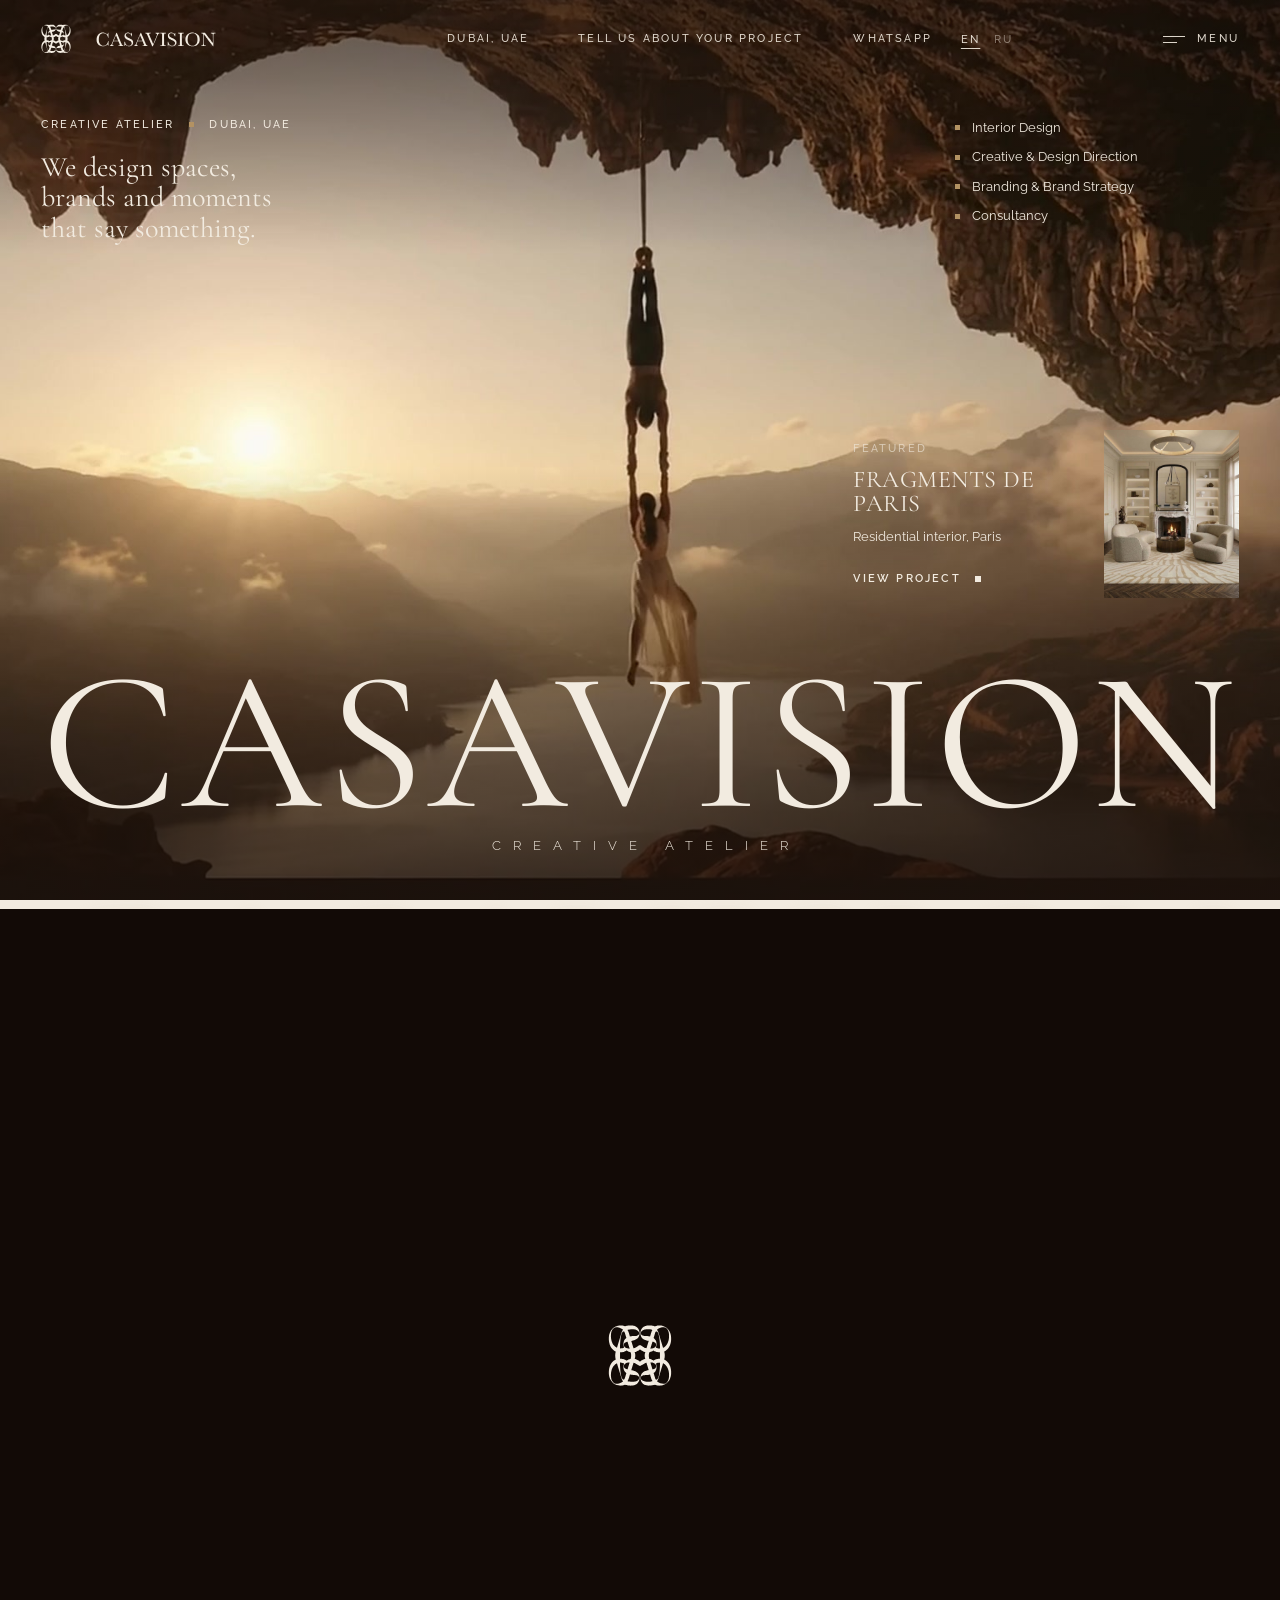
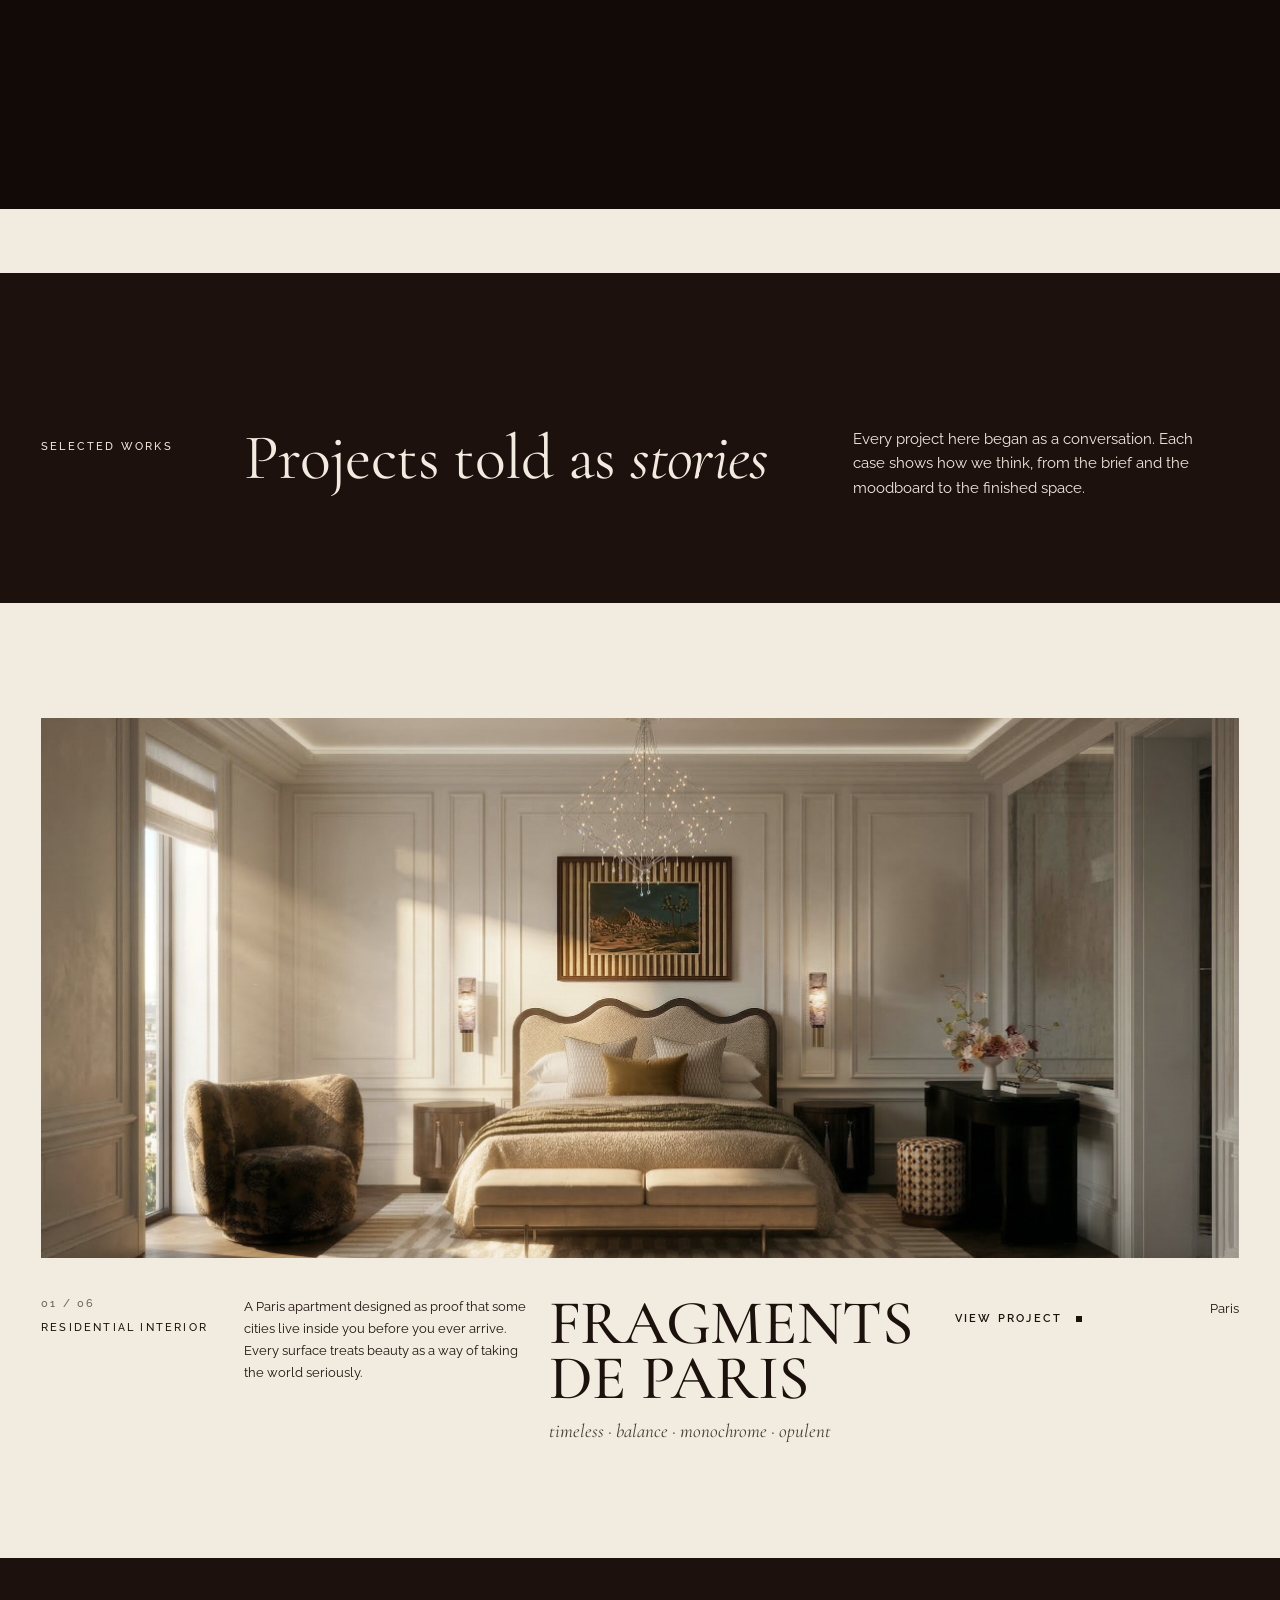
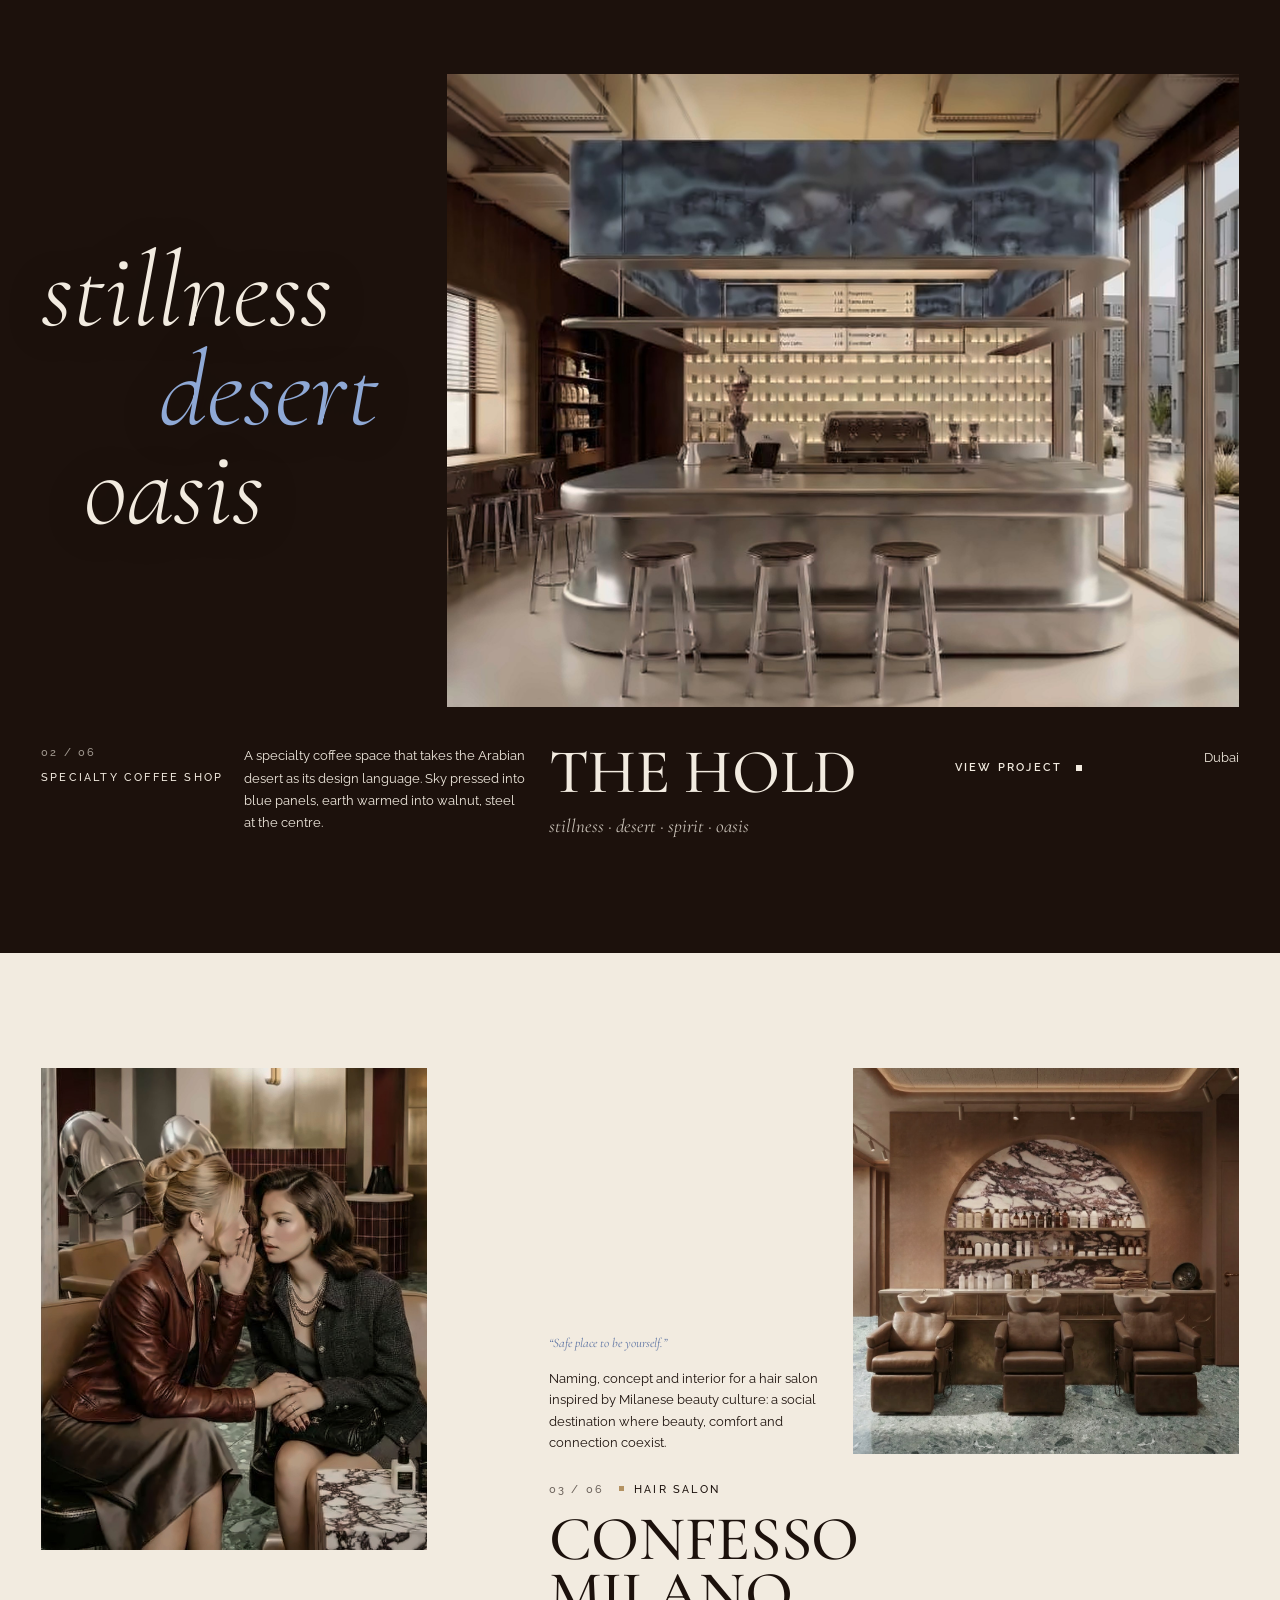
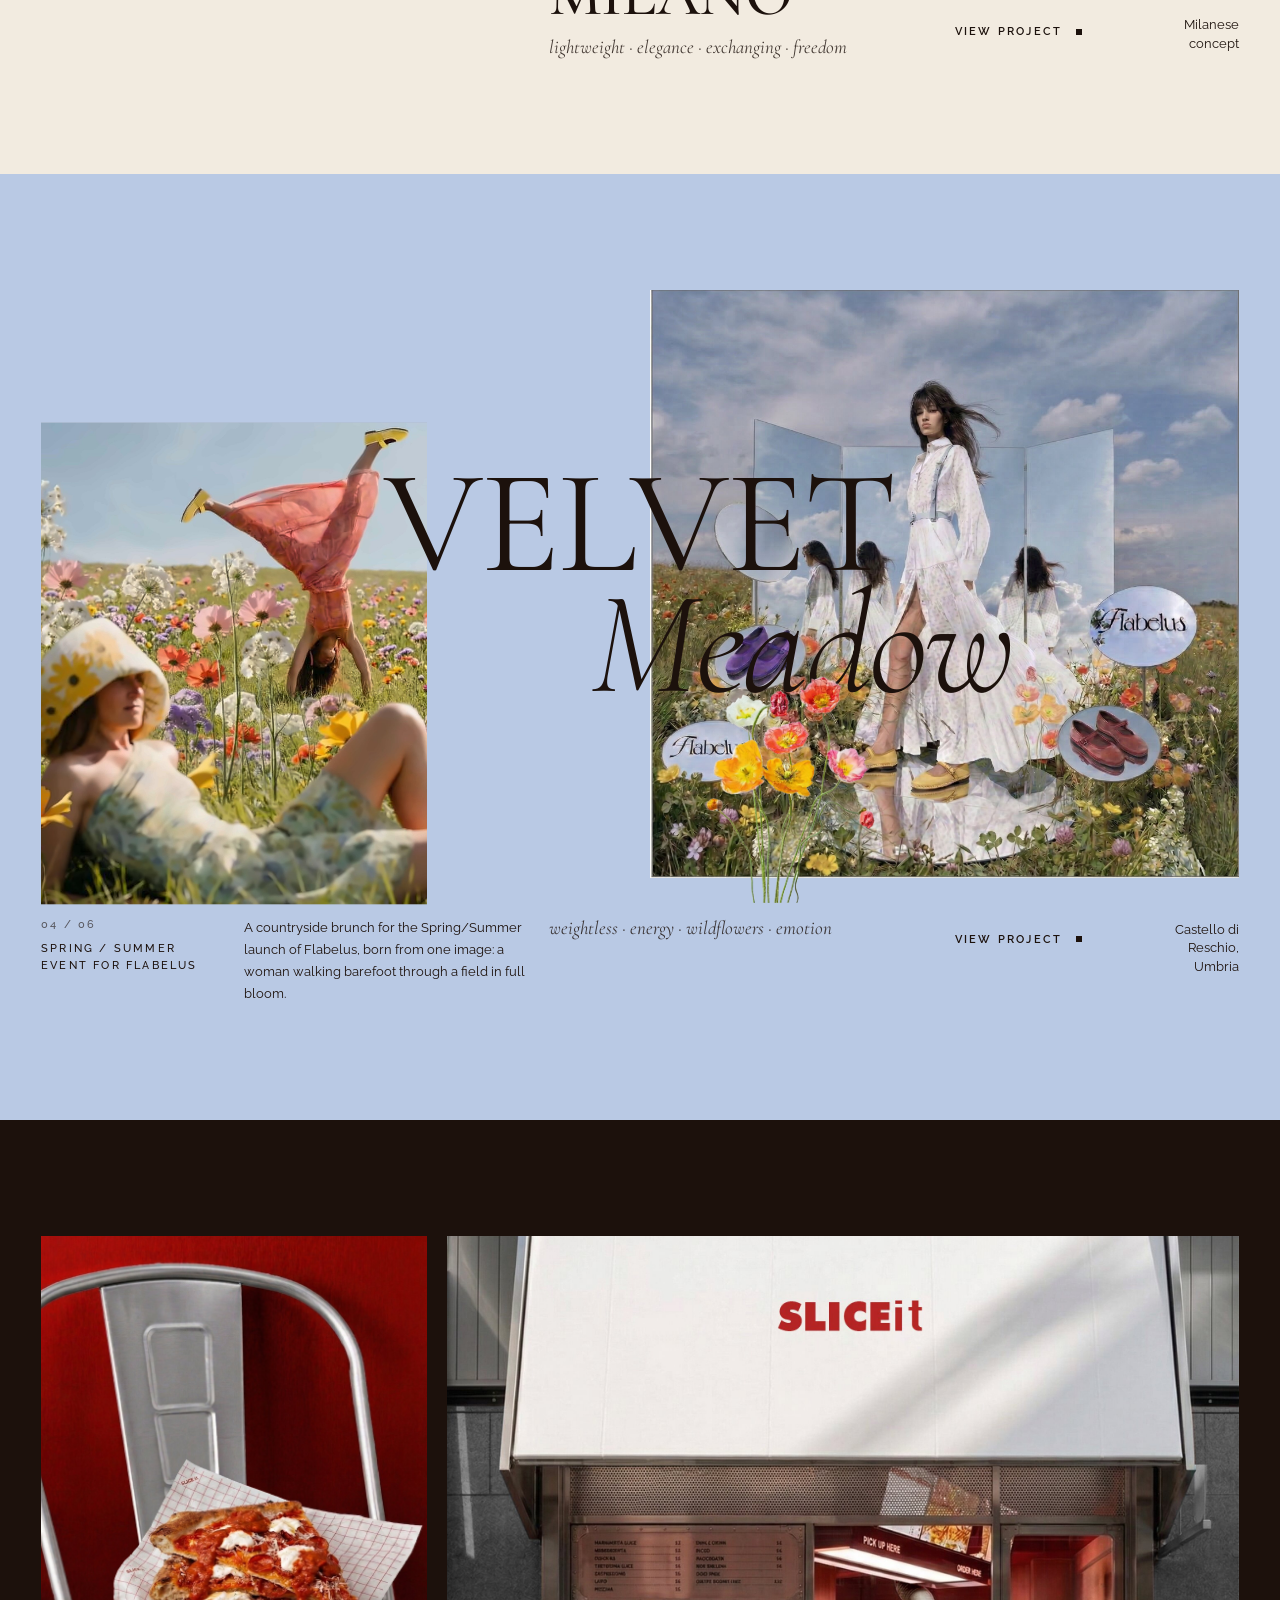
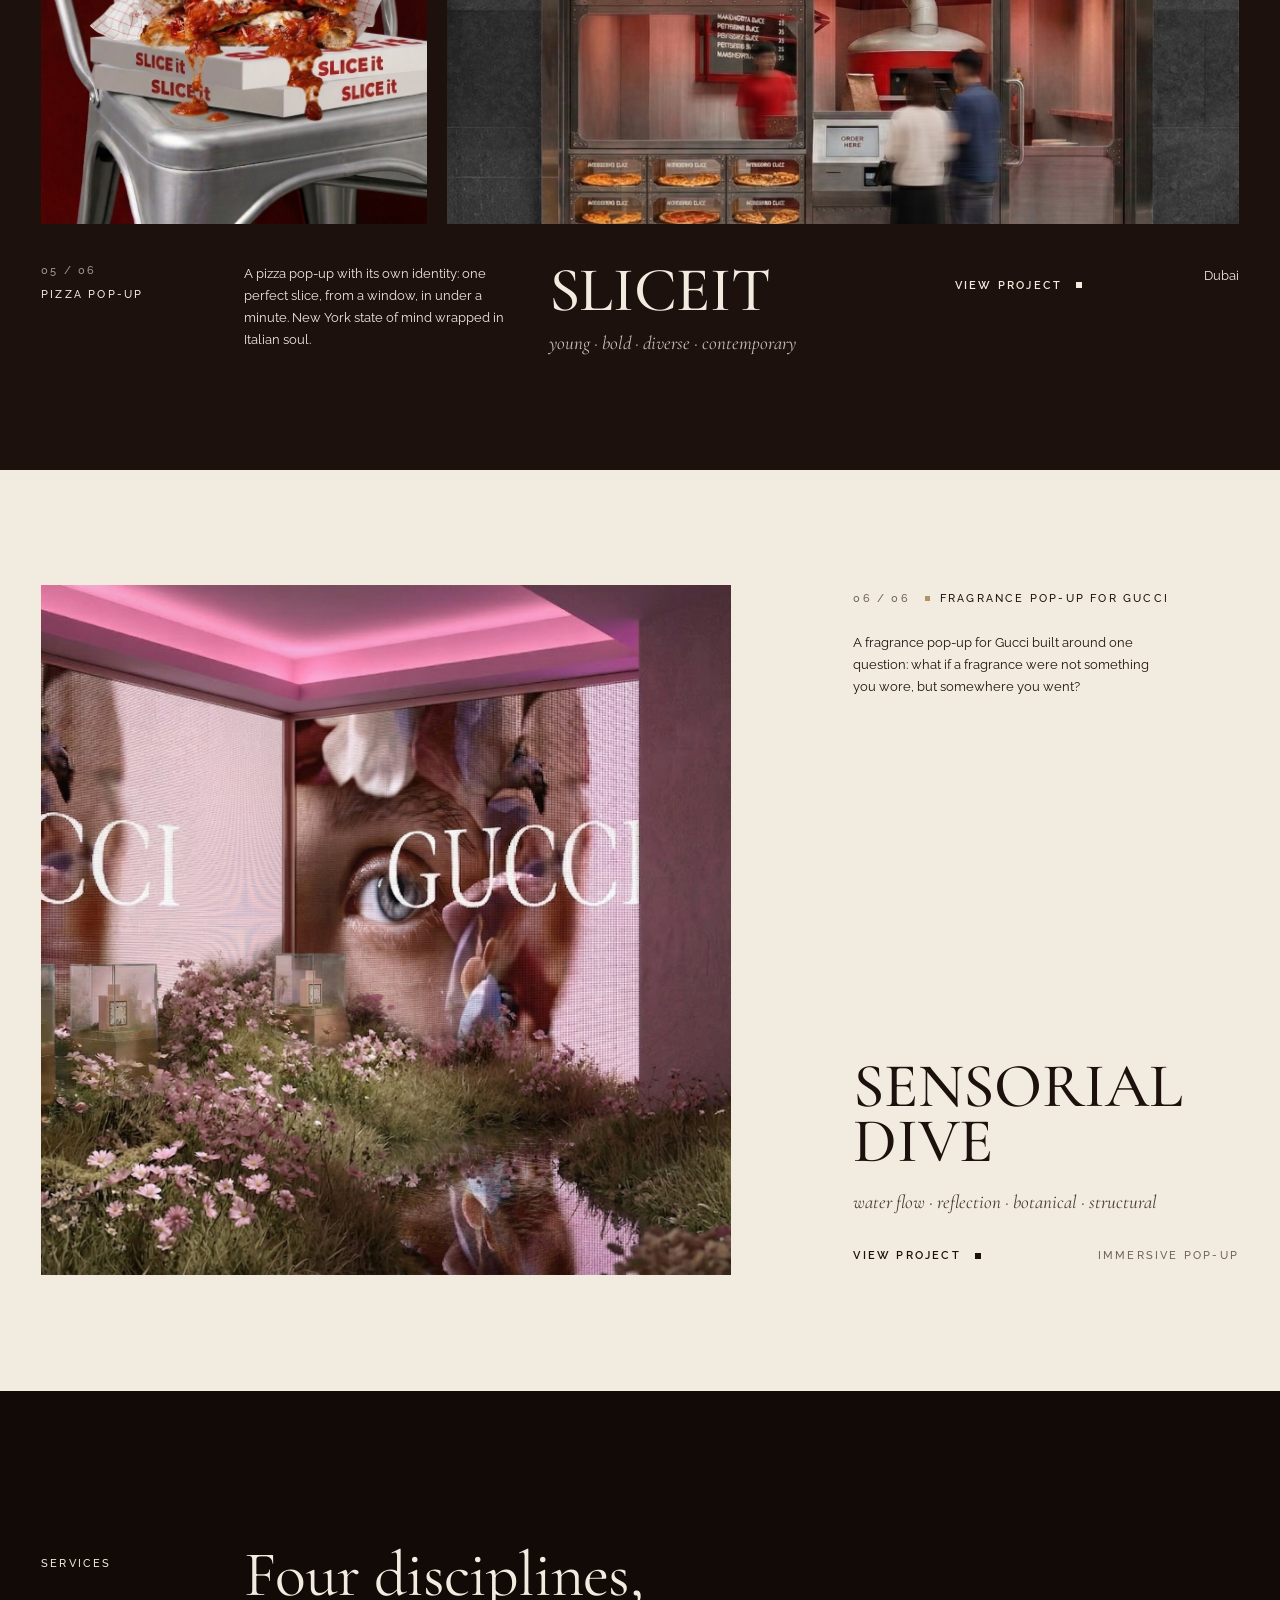
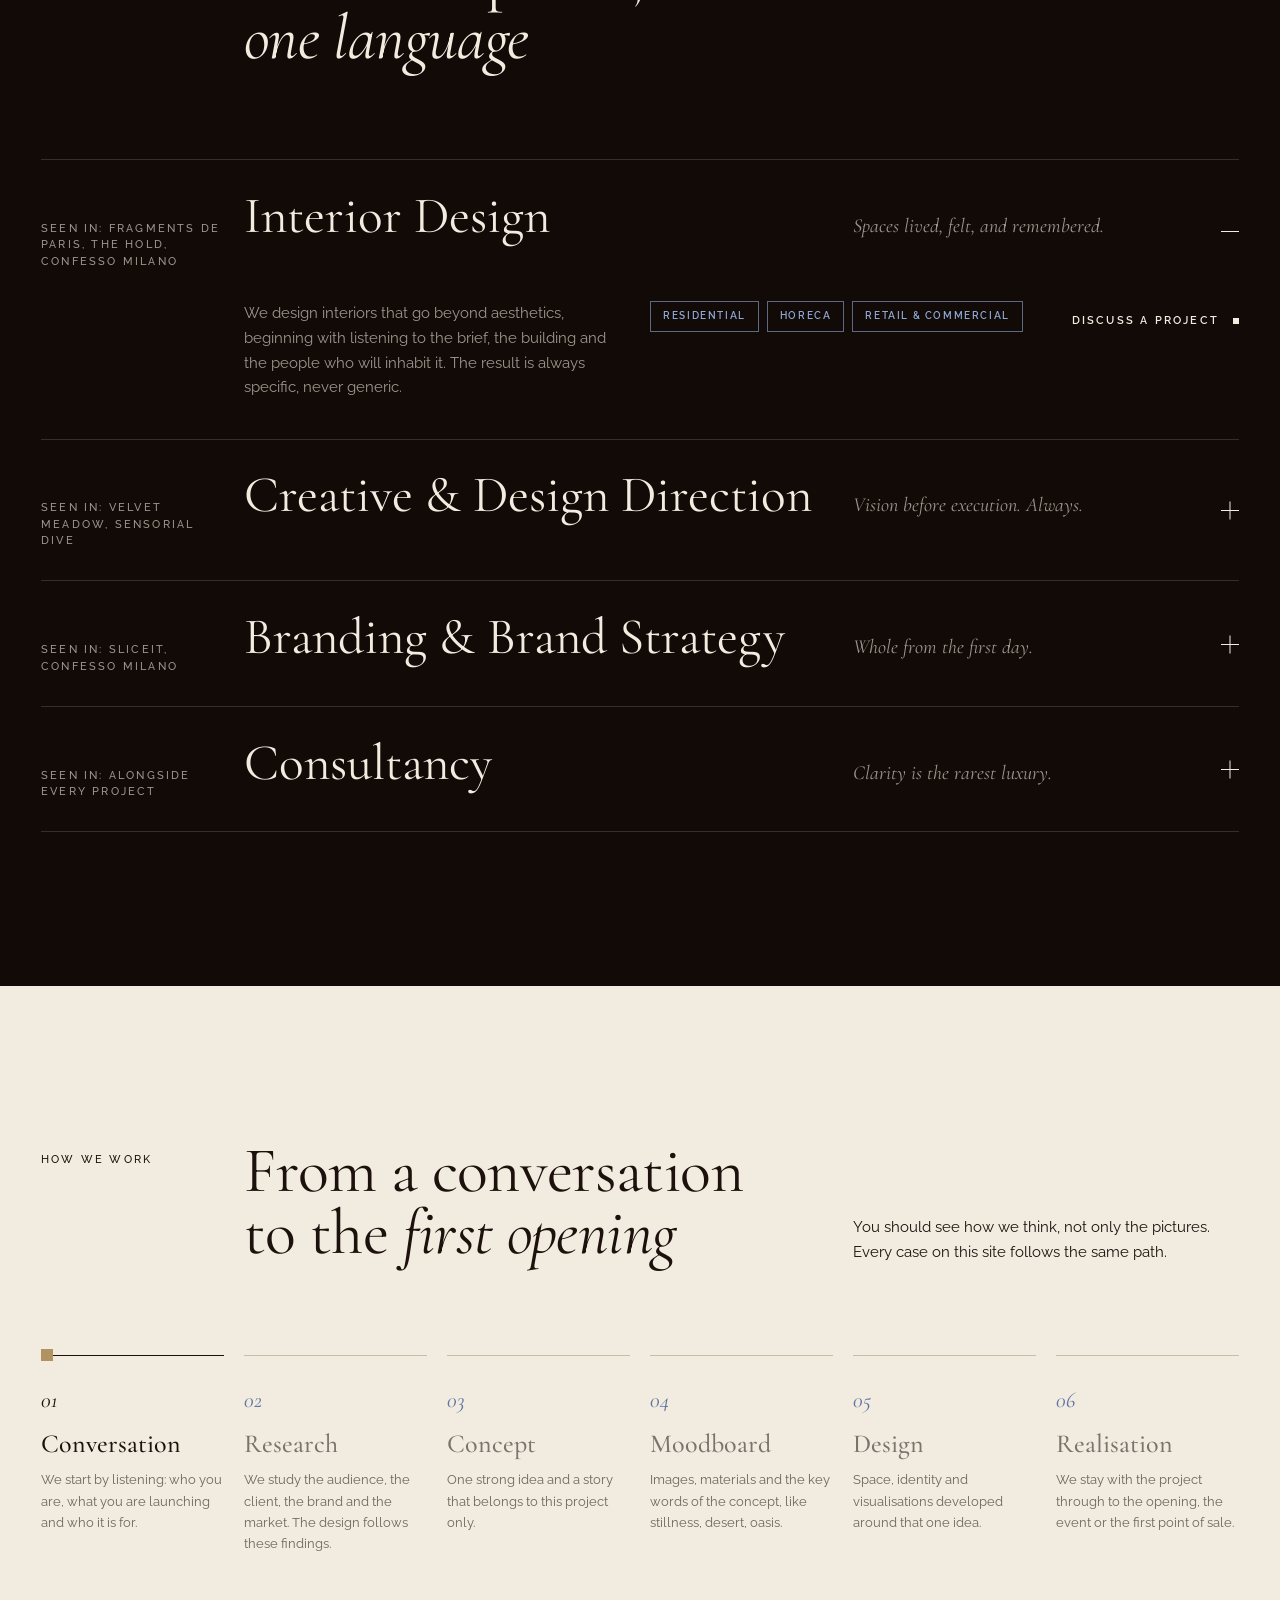
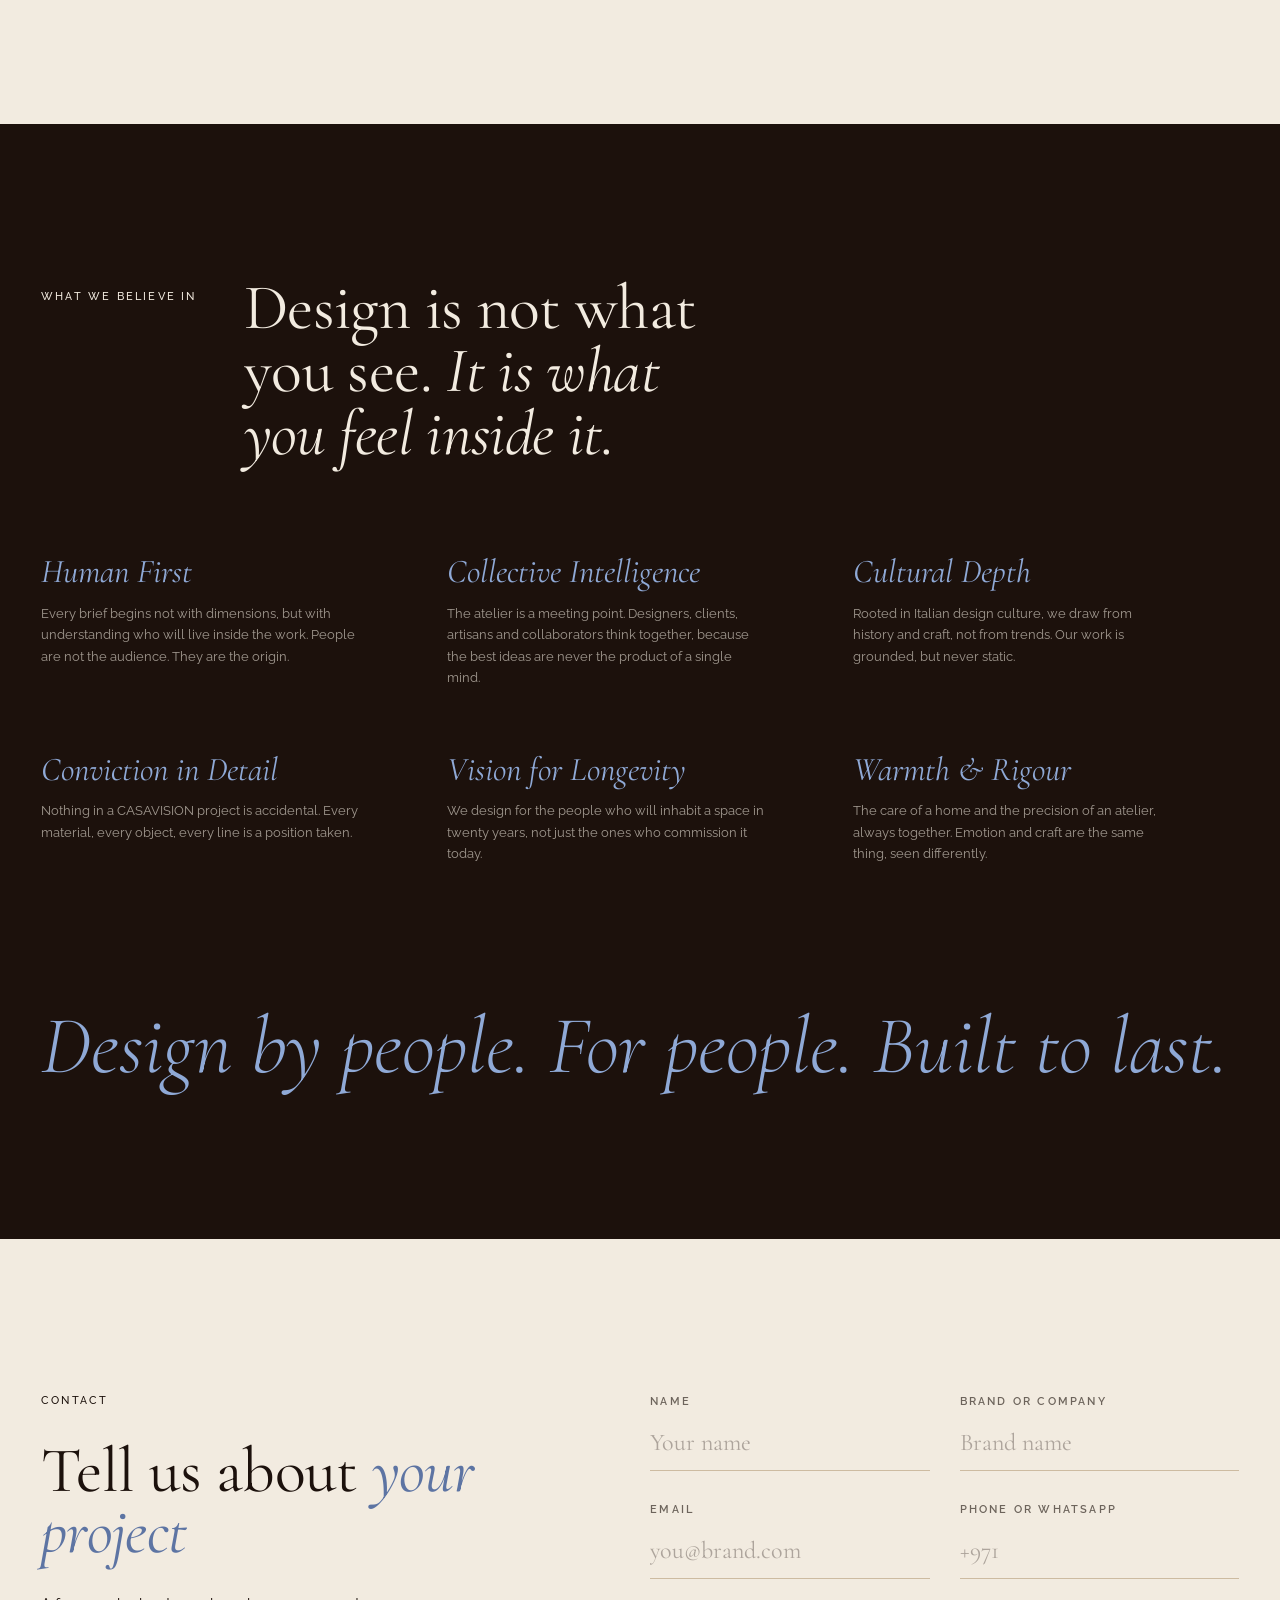
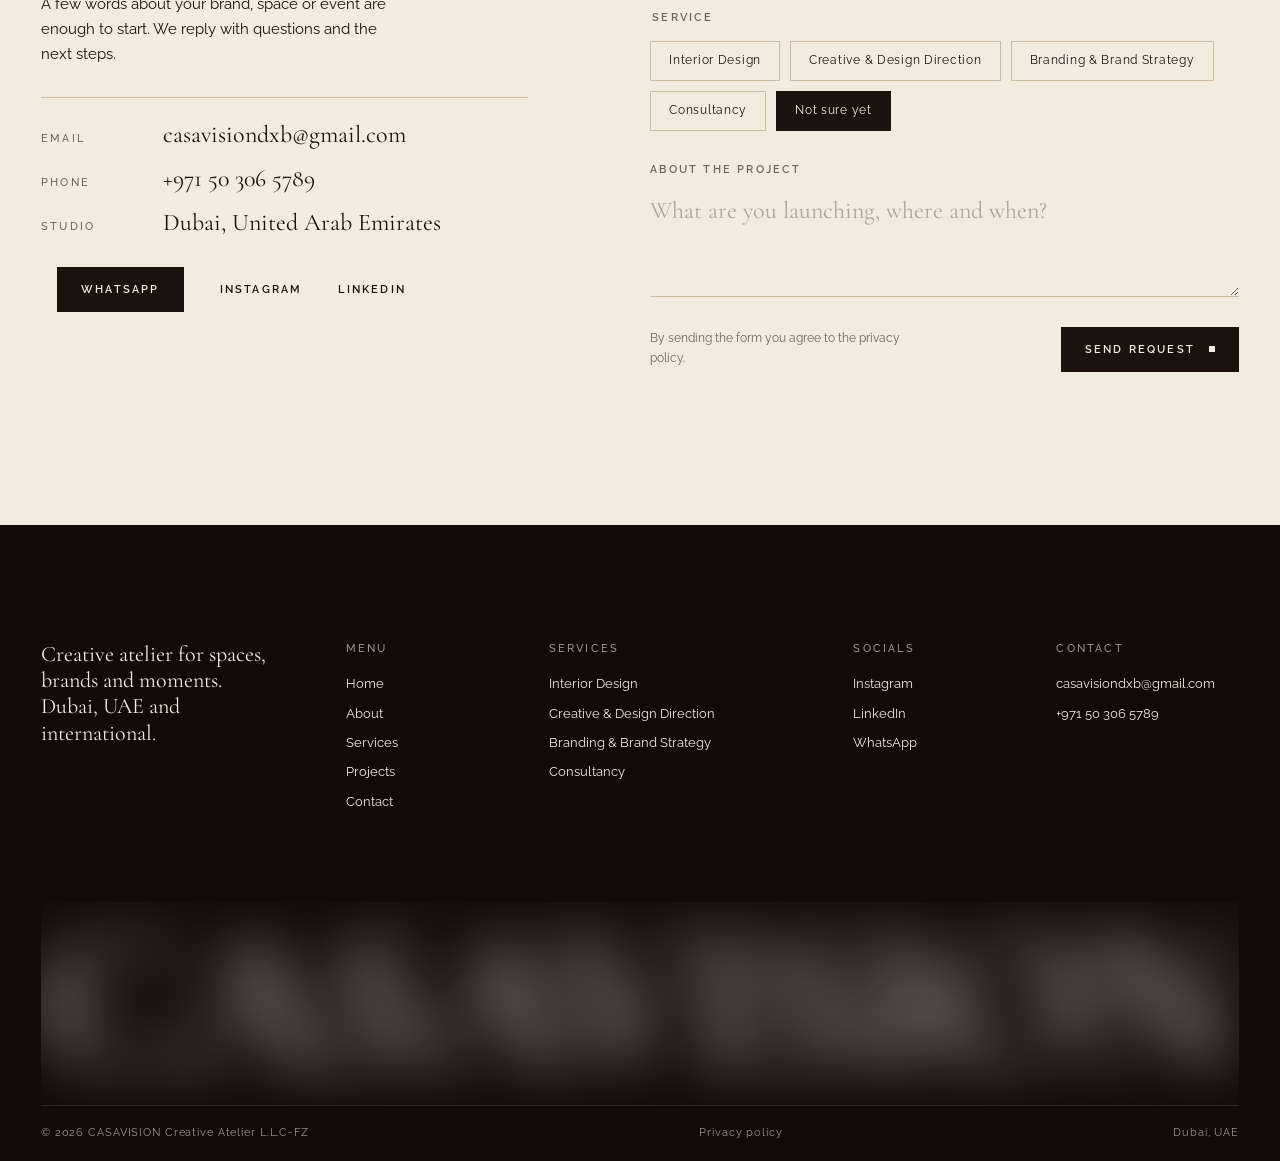
==== commit 77012d1f: "Site v3: original photos, vector monogram, text buttons with fill, hero fits screen, name shadow in " ====
--- a/index.html
+++ b/index.html
@@ -14,15 +14,16 @@
 <body>
 <div class="preloader" aria-hidden="true">
   <div class="pl-in">
+    <span class="pl-mono"></span>
     <span class="pl-logo"></span>
     <span class="pl-bar"><i></i></span>
     <span class="pl-meta label"><span>Dubai, UAE</span><span class="pl-num">0</span></span>
   </div>
 </div>
-<div class="curtain" aria-hidden="true"><span class="pl-logo"></span></div>
+<div class="curtain" aria-hidden="true"><span class="pl-mono"></span></div>
 <header class="hdr wrap">
   <div class="grid">
-    <a class="brand" href="#top" aria-label="CASAVISION"><span class="logo"></span></a>
+    <a class="brand" href="#top" aria-label="CASAVISION"><span class="mono"></span><span class="logo"></span></a>
     <span class="hdr-loc label">Dubai, UAE</span>
     <a class="hdr-cta label" href="#contact">Tell us about your project</a>
     <a class="hdr-wa label" href="https://wa.me/971503065789" target="_blank" rel="noopener">WhatsApp</a>
@@ -33,7 +34,7 @@
 <div class="menu" id="menu" aria-hidden="true">
   <div class="menu-panel wrap" role="dialog" aria-modal="true" aria-label="Menu">
     <div class="menu-top grid">
-      <a class="brand" href="#top" aria-label="CASAVISION"><span class="logo"></span></a>
+      <a class="brand" href="#top" aria-label="CASAVISION"><span class="mono"></span><span class="logo"></span></a>
       <span class="menu-lang"><span class="lang label"><a href="index.html" class="is-on" lang="en" data-go>EN</a><a href="ru/index.html" lang="ru" data-go>RU</a></span></span>
       <button class="menu-close label" type="button" data-menu-close>Close <span class="x" aria-hidden="true"></span></button>
     </div>
@@ -74,14 +75,14 @@
           <span class="hc-txt"><span class="label mute">Featured</span><span class="hc-title">Fragments de Paris</span><span>Residential interior, Paris</span><span class="more">View project <i></i></span></span>
           <span class="hc-img"><img src="assets/img/fragments/living.jpg" alt="Living room of the Fragments de Paris apartment"></span>
         </a>
-        <h1 class="masthead" data-r style="--d:.25s"><span class="mh-word" data-fit="1">CASAVISION</span><span class="mh-sub">Creative atelier</span></h1>
+        <h1 class="masthead" data-r style="--d:.25s"><span class="mh-word" data-fit="1" data-fit-h="0.24">CASAVISION</span><span class="mh-sub">Creative atelier</span></h1>
       </div>
     </div>
   </section>
 
   <!-- ABOUT -->
   <section class="intro tone-light" id="about" data-tone="light">
-    <div class="blurmark" aria-hidden="true" data-focus="0.13" data-focus-min="0.06" data-par="-0.55">CASAVISION</div>
+    <div class="blurmark" aria-hidden="true" data-shadow>CASAVISION</div>
     <div class="wrap">
       <div class="grid intro-head">
         <span class="label" data-r>About the atelier</span>
--- a/assets/css/site.css
+++ b/assets/css/site.css
@@ -88,27 +88,29 @@
 .tone-light { background: var(--cream); color: var(--on-light); }
 .tone-sky { background: var(--sky); color: var(--on-light); }
 
-/* buttons: pill, background slides up on hover (after AB Vostok) */
+/* buttons: text + square; a rectangle fills in on hover (after AB Vostok). No borders, no radius. */
 .more, .btn {
   position: relative; isolation: isolate; overflow: hidden;
-  display: inline-flex; align-items: center; justify-content: center; gap: 12px;
-  min-height: 46px; padding: 0 24px; white-space: nowrap;
-  border: 1px solid currentColor; border-radius: 999px;
-  font-family: var(--sans); font-size: var(--fs-label); font-weight: 600; letter-spacing: .2em; text-transform: uppercase; line-height: 1;
-  color: inherit; background: transparent;
-  transition: color .55s var(--ease), border-color .55s var(--ease);
+  display: inline-flex; align-items: center; gap: 14px;
+  padding: 13px 16px; margin-inline: -16px; white-space: nowrap;
+  border: 0; border-radius: 0; background: transparent; color: inherit;
+  font-family: var(--sans); font-size: var(--fs-label); font-weight: 600; letter-spacing: .2em; text-transform: uppercase; line-height: 1.2;
+  transition: color .45s var(--ease);
 }
 .more::before, .btn::before {
-  content: ""; position: absolute; inset: -1px; z-index: -1; border-radius: inherit;
-  background: var(--fill); transform: translateY(102%); transition: transform .7s var(--ease);
-}
-.more i, .btn i { display: block; width: 5px; height: 5px; background: currentColor; flex: none; transition: transform .6s var(--ease); }
-.more:hover, .btn:hover, a:hover > .more, a:hover .hc-txt .more, .p-next:hover .more { color: var(--fill-ink); border-color: var(--fill); }
-.more:hover::before, .btn:hover::before, a:hover > .more::before, a:hover .hc-txt .more::before, .p-next:hover .more::before { transform: translateY(0); }
-.more:hover i, .btn:hover i { transform: rotate(45deg); }
-.btn.solid { background: var(--fill); color: var(--fill-ink); border-color: var(--fill); }
+  content: ""; position: absolute; inset: 0; z-index: -1;
+  background: var(--fill); transform: scaleX(0); transform-origin: 0 50%;
+  transition: transform .6s var(--ease);
+}
+.more i, .btn i { display: block; width: 6px; height: 6px; background: currentColor; flex: none; transition: transform .6s var(--ease); }
+.more:hover, .btn:hover, a:hover > .more, a:hover .hc-txt .more, .p-next:hover .more { color: var(--fill-ink); }
+.more:hover::before, .btn:hover::before, a:hover > .more::before, a:hover .hc-txt .more::before, .p-next:hover .more::before { transform: scaleX(1); }
+.more:hover i, .btn:hover i, a:hover > .more i, a:hover .hc-txt .more i, .p-next:hover .more i { transform: translateX(6px) rotate(90deg); }
+.more.back:hover i { transform: translateX(-6px) rotate(90deg); }
+/* solid = primary action: filled rectangle */
+.btn.solid { margin-inline: 0; padding: 16px 24px; background: var(--fill); color: var(--fill-ink); }
 .btn.solid::before { background: var(--blue); }
-.btn.solid:hover { color: var(--espresso); border-color: var(--blue); }
+.btn.solid:hover { color: var(--espresso); }
 .tone-dark, .tone-ink, .hero, .p-next, .menu-panel { --fill: var(--cream); --fill-ink: var(--espresso); }
 .tone-light, .tone-sky { --fill: var(--espresso); --fill-ink: var(--cream); }
 
@@ -118,6 +120,14 @@
   -webkit-mask: url("[data-uri]") center / contain no-repeat; mask: url("[data-uri]") center / contain no-repeat;
 }
 .logo { width: clamp(130px, 11vw, 168px); aspect-ratio: 2964 / 318; }
+
+.mono, .pl-mono { display: block; aspect-ratio: 1; background: currentColor; -webkit-mask: url("[data-uri]") center / contain no-repeat; mask: url("[data-uri]") center / contain no-repeat; }
+.brand { gap: 14px; }
+.brand .mono { width: 30px; flex: none; transition: transform 1s var(--ease); }
+.brand:hover .mono { transform: rotate(90deg); }
+.pl-mono { width: 54px; margin-bottom: 6px; opacity: 0; transform: scale(.7) rotate(-45deg); animation: plMono 1s var(--ease) forwards; }
+@keyframes plMono { to { opacity: 1; transform: none; } }
+.curtain .pl-mono { width: 64px; opacity: 1; transform: none; animation: none; }
 
 /* language switch */
 .lang { display: inline-flex; gap: 2px; }
@@ -205,7 +215,7 @@
 .menu.is-open .menu-info > div { transition-delay: .55s; }
 
 /* ---------- hero (home) ---------- */
-.hero { position: relative; min-height: 100svh; display: flex; flex-direction: column; overflow: hidden; background: var(--espresso); }
+.hero { position: relative; height: 100vh; height: 100svh; min-height: 520px; display: flex; flex-direction: column; overflow: hidden; background: var(--espresso); }
 .hero-media { position: absolute; inset: 0; }
 .hero-media video, .hero-media img { width: 100%; height: 100%; object-fit: cover; }
 .hero-media::after {
@@ -213,7 +223,7 @@
   background:
     linear-gradient(180deg, rgba(28,17,12,.55) 0%, rgba(28,17,12,0) 28%, rgba(28,17,12,0) 52%, rgba(28,17,12,.78) 100%);
 }
-.hero-in { position: relative; z-index: 2; flex: 1; display: flex; flex-direction: column; padding-top: calc(env(safe-area-inset-top, 0px) + 120px); padding-bottom: clamp(18px, 2.4vw, 36px); }
+.hero-in { position: relative; z-index: 2; flex: 1; min-height: 0; display: flex; flex-direction: column; padding-top: calc(env(safe-area-inset-top, 0px) + clamp(88px, 13vh, 130px)); padding-bottom: clamp(18px, 2.4vw, 36px); }
 .hero-top { align-items: start; row-gap: 24px; }
 .hero-lead { grid-column: 1 / 5; display: grid; gap: 18px; }
 .hero-lead p { margin: 0; font-family: var(--display); font-size: clamp(24px, 2.2vw, 36px); line-height: 1.1; font-weight: 400; max-width: 19ch; text-wrap: balance; }
@@ -221,16 +231,16 @@
 .hero-list li { display: flex; align-items: center; gap: 12px; }
 .hero-list li::before { content: ""; width: 5px; height: 5px; background: var(--gold); flex: none; }
 .hero-bottom { margin-top: auto; align-items: end; row-gap: 24px; }
-.hero-card { grid-column: 9 / 13; display: grid; grid-template-columns: 1fr 1fr; gap: 14px; align-items: end; margin-bottom: clamp(18px, 2vw, 28px); }
+.hero-card { grid-column: 9 / 13; display: grid; grid-template-columns: 1fr minmax(0, 15vh); gap: 18px; align-items: end; justify-content: end; margin-bottom: clamp(12px, 2.4vh, 28px); }
 .hero-card .hc-txt { display: grid; gap: 10px; font-size: var(--fs-small); justify-items: start; }
-.hero-card .hc-txt .more { margin-top: 6px; min-height: 40px; padding: 0 18px; }
+.hero-card .hc-txt .more { margin-top: 2px; }
 .hero-card .hc-title { font-family: var(--display); font-size: 24px; line-height: 1; text-transform: uppercase; letter-spacing: .02em; }
 .hero-card .hc-img { aspect-ratio: 4 / 5; overflow: hidden; }
 .hero-card .hc-img img { width: 100%; height: 100%; object-fit: cover; transition: transform 1.6s var(--ease); }
 .hero-card:hover .hc-img img { transform: scale(1.06); }
 .masthead { grid-column: 1 / -1; text-align: center; line-height: .8; }
 .masthead .mh-word { display: block; font-family: var(--display); font-weight: 400; letter-spacing: .02em; white-space: nowrap; font-size: var(--fs-mega); }
-.masthead .mh-sub { display: block; margin-top: .9em; font-size: clamp(10px, 1.05vw, 15px); font-weight: 300; letter-spacing: .9em; text-indent: .9em; text-transform: uppercase; }
+.masthead .mh-sub { display: block; margin-top: clamp(10px, 2vh, 18px); font-size: clamp(10px, 1.05vw, 15px); font-weight: 300; letter-spacing: .9em; text-indent: .9em; text-transform: uppercase; }
 
 /* ---------- blurred wordmark (after Accent) ---------- */
 .blurmark {
@@ -242,7 +252,7 @@
 
 /* ---------- about / intro ---------- */
 .intro { position: relative; overflow: hidden; padding-block: var(--band); }
-.intro .blurmark { top: 38%; color: var(--cream-2); font-size: 15vw; z-index: 0; }
+.intro .blurmark { font-weight: 400; letter-spacing: .02em; top: 0; left: max(var(--gut), env(safe-area-inset-left, 0px)); right: max(var(--gut), env(safe-area-inset-right, 0px)); color: #d9cab4; z-index: 0; --blur: .04em; opacity: .9; }
 .intro > .wrap { position: relative; z-index: 1; }
 .intro-head { row-gap: 28px; }
 .intro-head .label { grid-column: 1 / 3; padding-top: .9em; }
@@ -259,7 +269,9 @@
 .fact p { margin: 0; color: var(--on-light-mute); max-width: 34ch; }
 
 /* ---------- section heads ---------- */
-.sec-head { row-gap: 24px; align-items: end; }
+.sec-head { row-gap: 24px; align-items: start; }
+.sec-head > .label { padding-top: 1.1em; }
+.sec-head > p { align-self: end; }
 .sec-head .label { grid-column: 1 / 3; }
 .sec-head h2 { grid-column: 3 / 9; margin: 0; font-family: var(--display); font-weight: 400; font-size: var(--fs-h2); line-height: .98; letter-spacing: -.01em; text-wrap: balance; }
 .sec-head h2 em { font-style: italic; }
@@ -354,16 +366,22 @@
 .svc-inner { padding-bottom: clamp(26px, 3vw, 44px); row-gap: 22px; }
 .svc-inner p { grid-column: 3 / 7; margin: 0; color: var(--on-dark-mute); max-width: 44ch; }
 .svc-tags { grid-column: 7 / 11; display: flex; flex-wrap: wrap; gap: 8px; align-content: start; }
-.svc-tags span { border: 1px solid rgba(143,169,214,.6); color: var(--blue); border-radius: 999px; padding: 6px 14px; font-size: 10px; letter-spacing: .16em; text-transform: uppercase; font-weight: 600; }
+.svc-tags span { border: 1px solid rgba(143,169,214,.6); color: var(--blue); border-radius: 0; padding: 6px 12px; font-size: 10px; letter-spacing: .16em; text-transform: uppercase; font-weight: 600; }
 .svc-cta { grid-column: 11 / 13; justify-self: end; align-self: start; }
 
 /* ---------- approach (real sequence) ---------- */
 .approach { padding-block: var(--band); }
-.steps { margin-top: clamp(56px, 7vw, 110px); list-style: none; padding: 0; display: grid; grid-template-columns: repeat(6, minmax(0, 1fr)); column-gap: var(--colgap); row-gap: 40px; counter-reset: s; }
-.step { border-top: 1px solid var(--sand); padding-top: 20px; display: grid; gap: 12px; align-content: start; min-width: 0; }
+.steps { position: relative; margin-top: clamp(56px, 7vw, 110px); list-style: none; padding: 0; display: grid; grid-template-columns: repeat(6, minmax(0, 1fr)); column-gap: var(--colgap); row-gap: 40px; counter-reset: s; }
+.step { position: relative; border-top: 1px solid var(--sand); padding-top: 26px; display: grid; gap: 12px; align-content: start; min-width: 0; }
 .step-n { font-family: var(--display); font-style: italic; font-size: 22px; color: #5d74a3; }
 .step h3 { margin: 0; font-family: var(--display); font-weight: 500; font-size: 26px; line-height: 1.05; }
 .step p { margin: 0; font-size: var(--fs-small); color: var(--on-light-mute); }
+.step::before { content: ""; position: absolute; left: 0; top: -1px; height: 1px; width: 100%; background: var(--espresso); transform: scaleX(0); transform-origin: 0 50%; transition: transform 1s var(--ease); }
+.step.is-on::before { transform: scaleX(1); }
+.step h3, .step-n { transition: color .6s var(--ease); }
+.step:not(.is-on) h3 { color: rgba(28,17,12,.55); }
+.step.is-now .step-n { color: var(--espresso); }
+.step-cube { position: absolute; left: 0; top: 0; width: 12px; height: 12px; background: var(--gold); z-index: 2; pointer-events: none; will-change: transform; }
 
 /* ---------- beliefs ---------- */
 .beliefs { padding-block: var(--band); position: relative; overflow: hidden; }
@@ -385,7 +403,7 @@
 .ct-line .label { color: var(--on-light-mute); }
 .ct-line a, .ct-line span:not(.label) { font-family: var(--display); font-size: 24px; line-height: 1.1; overflow-wrap: anywhere; }
 .ct-line a:hover { color: #5d74a3; }
-.ct-quick { display: flex; flex-wrap: wrap; gap: 10px; }
+.ct-quick { display: flex; flex-wrap: wrap; gap: 8px 36px; padding-left: 16px; }
 
 .form { grid-column: 7 / 13; display: grid; gap: 30px; align-content: start; min-width: 0; }
 .f-row { display: grid; grid-template-columns: 1fr 1fr; gap: 30px; }
@@ -402,7 +420,7 @@
 fieldset { border: 0; margin: 0; padding: 0; min-width: 0; }
 .chips { display: flex; flex-wrap: wrap; gap: 10px; margin-top: 14px; }
 .chip input { position: absolute; opacity: 0; pointer-events: none; }
-.chip span { display: inline-flex; align-items: center; min-height: 40px; padding: 0 18px; border: 1px solid var(--sand); border-radius: 999px; font-size: 12px; letter-spacing: .06em; cursor: pointer; transition: all .4s var(--ease); }
+.chip span { display: inline-flex; align-items: center; min-height: 40px; padding: 0 18px; border: 1px solid var(--sand); border-radius: 0; font-size: 12px; letter-spacing: .06em; cursor: pointer; transition: all .4s var(--ease); }
 .chip input:checked + span { background: var(--espresso); color: var(--cream); border-color: var(--espresso); }
 .chip input:focus-visible + span { outline: 1px solid var(--gold); outline-offset: 3px; }
 .chip span:hover { border-color: var(--espresso); }
@@ -597,7 +615,8 @@
   :root { --fs-body: 15px; }
   .hdr-cta, .hdr-wa, .hdr-loc { display: none; }
   .brand { grid-column: 1 / 7; }
-  .logo { width: 132px; }
+  .logo { width: 116px; }
+  .brand .mono { width: 26px; }
   .hdr-lang { grid-column: 7 / 10; justify-self: end; }
   .hdr-menu { grid-column: 10 / 13; }
 
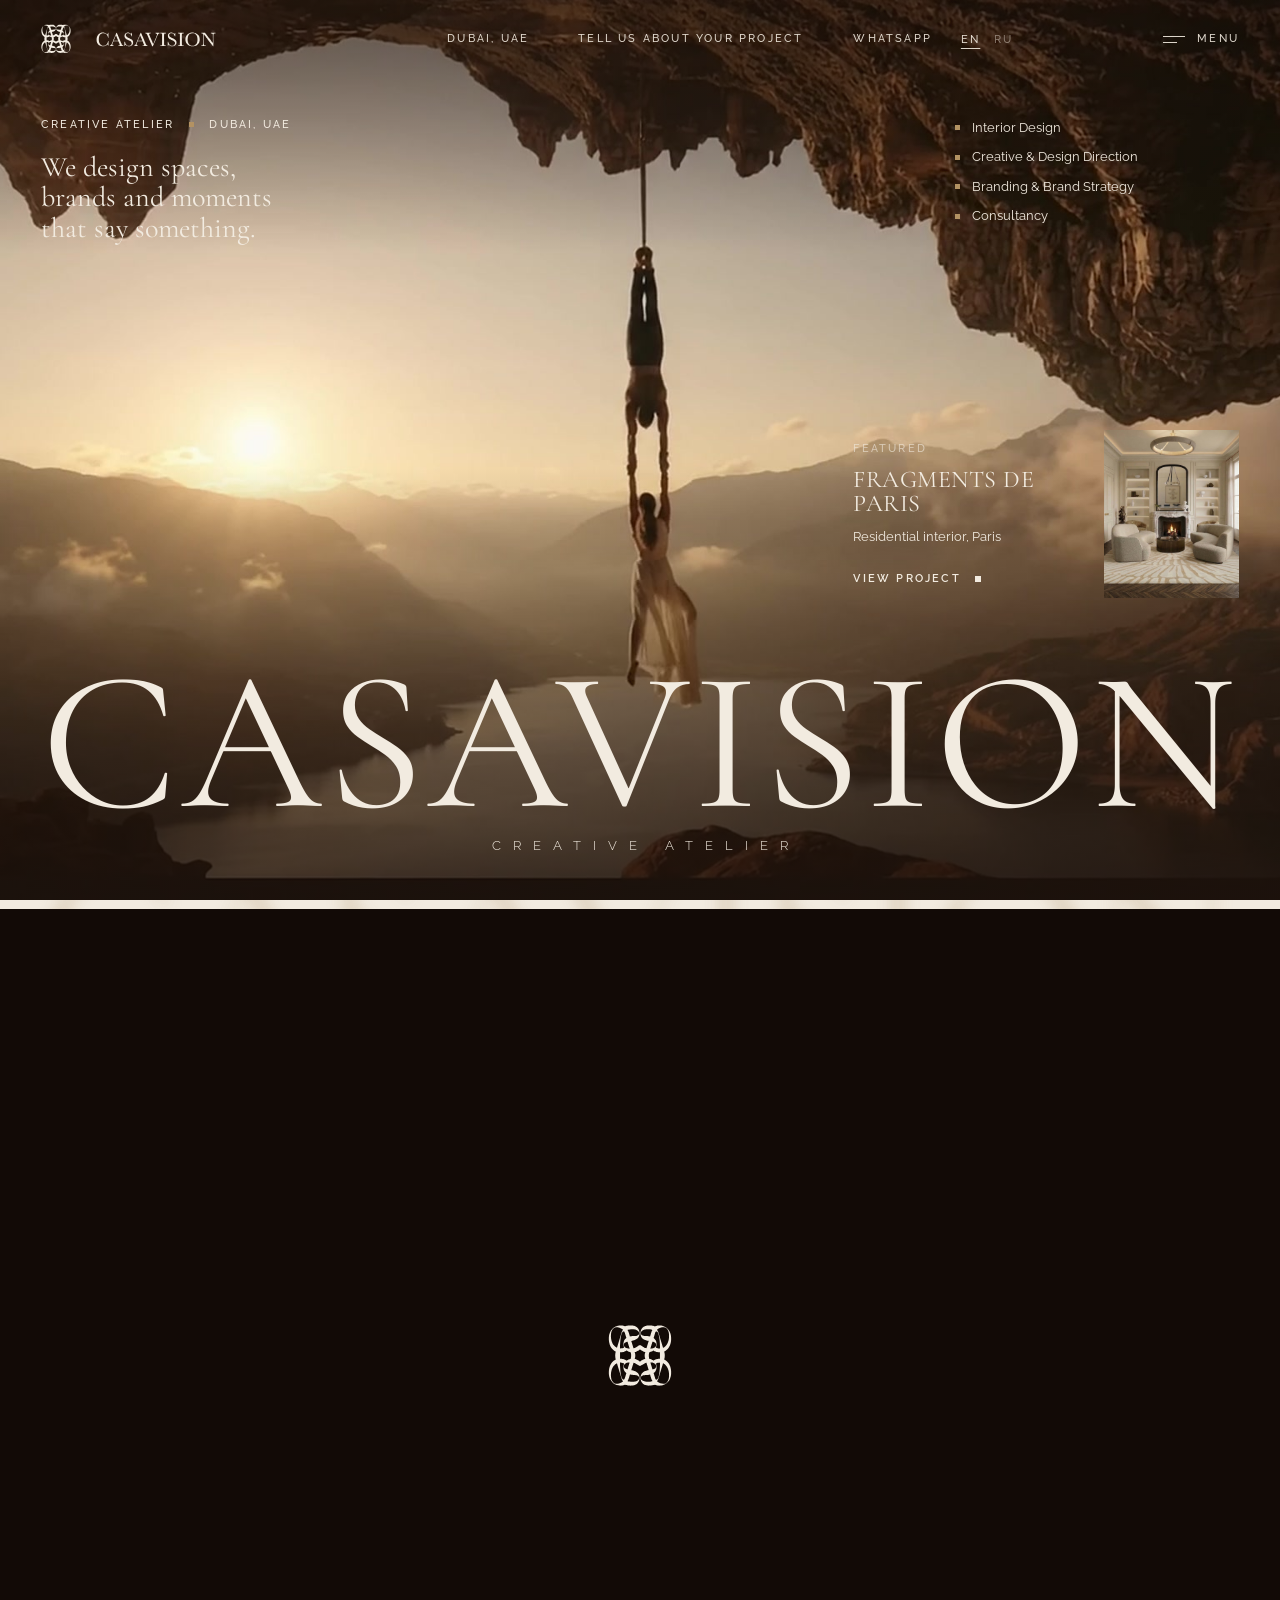
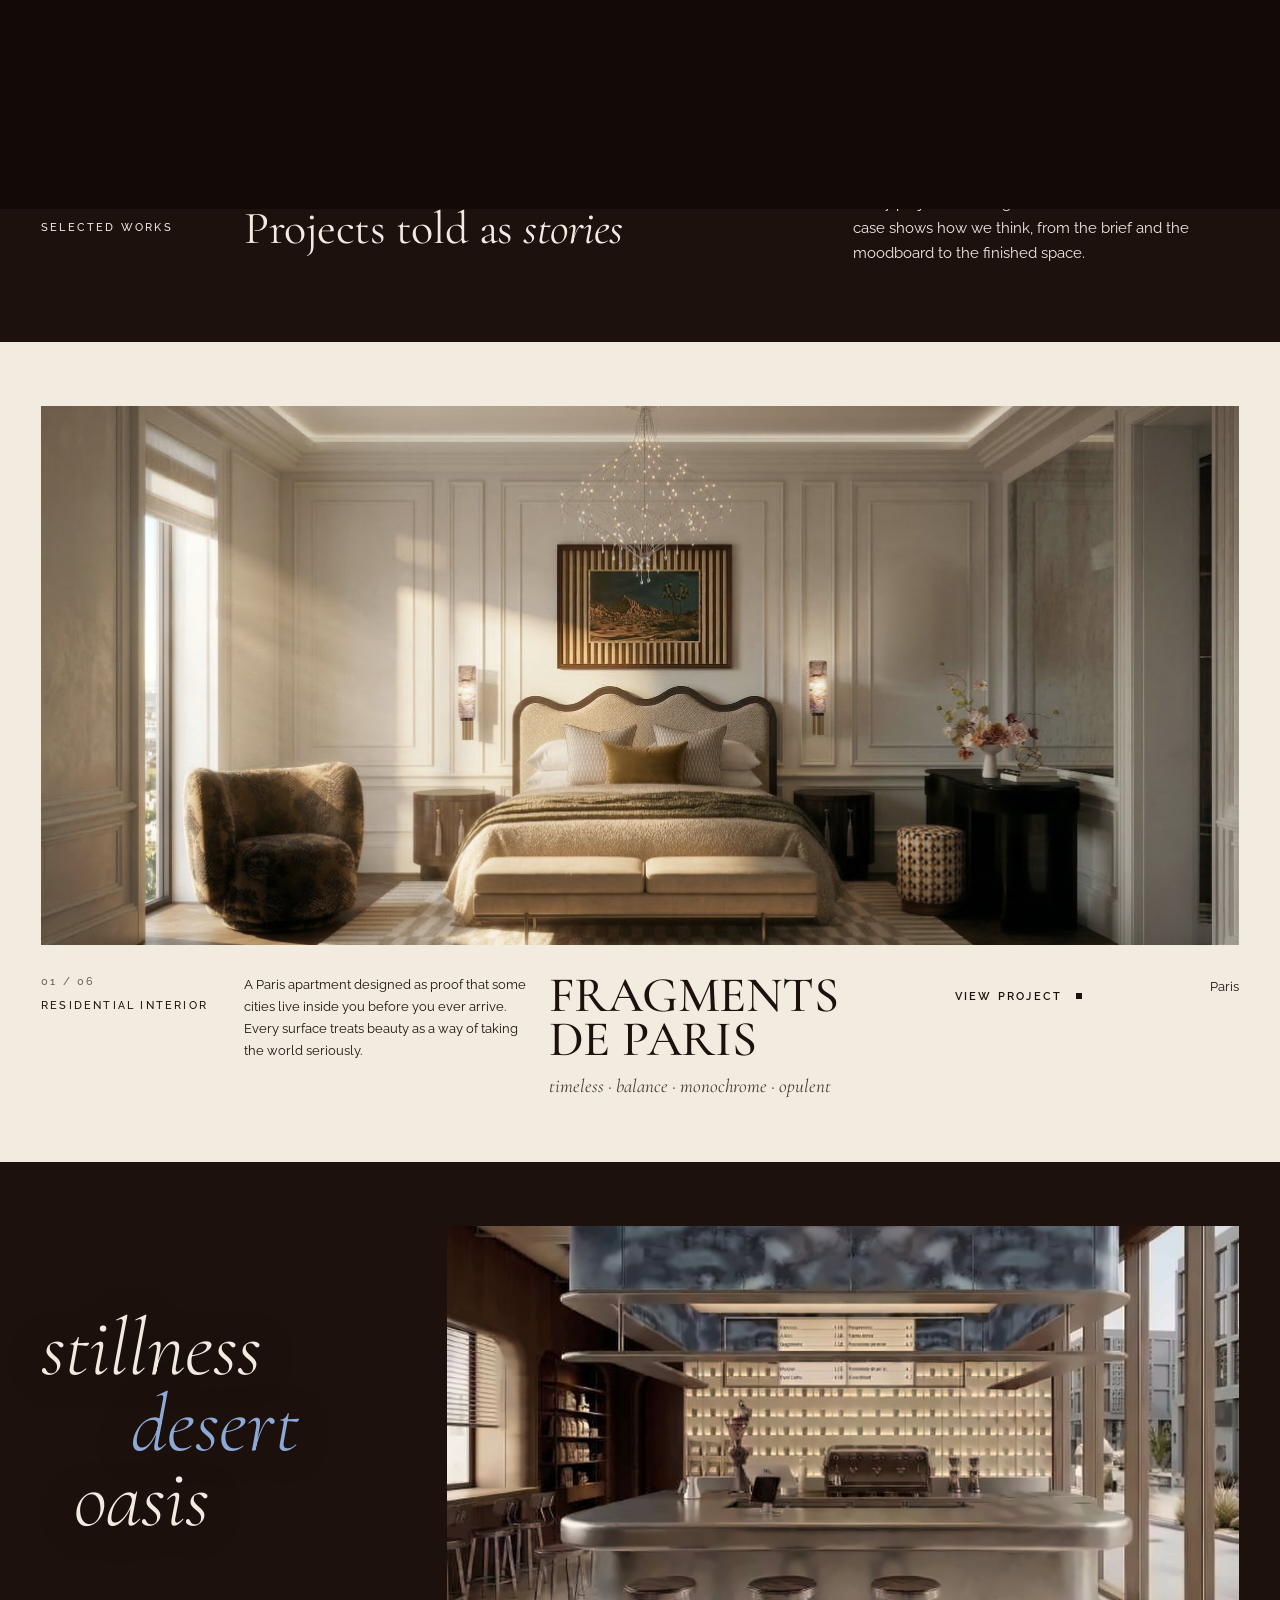
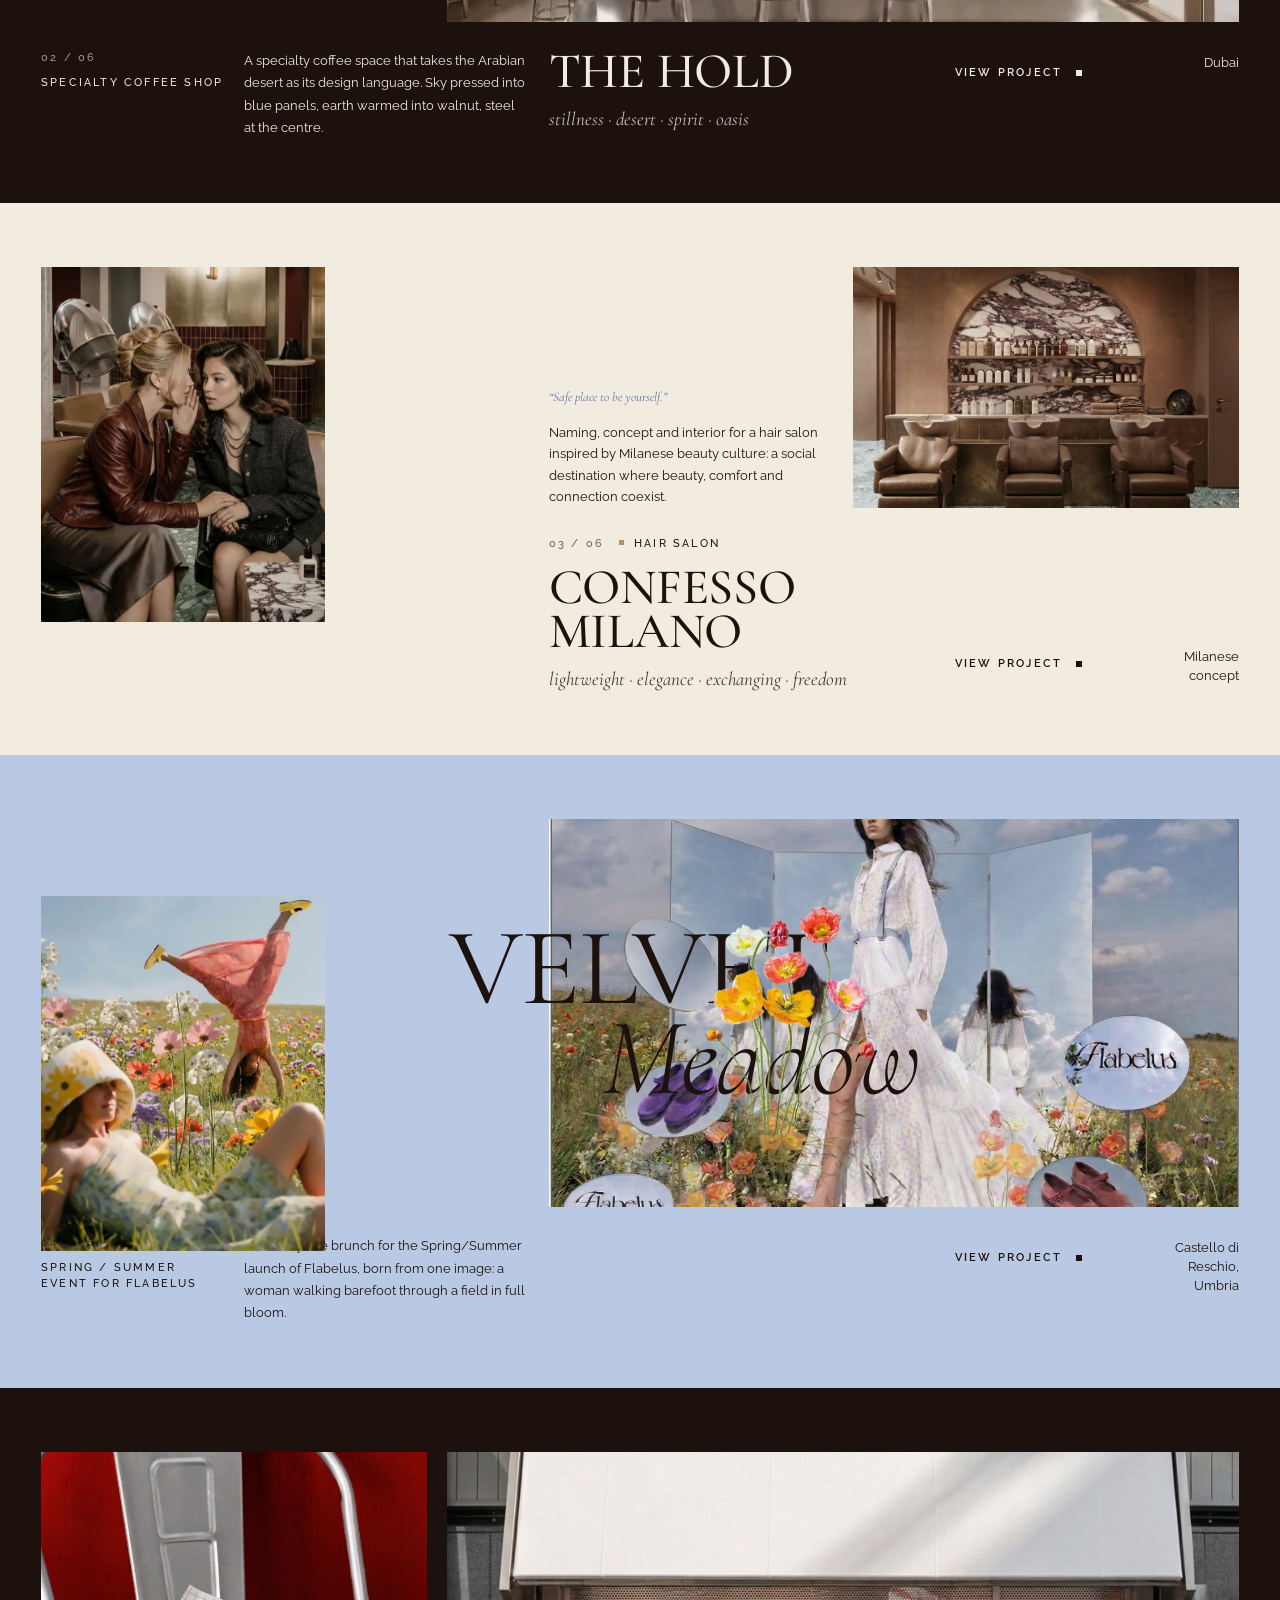
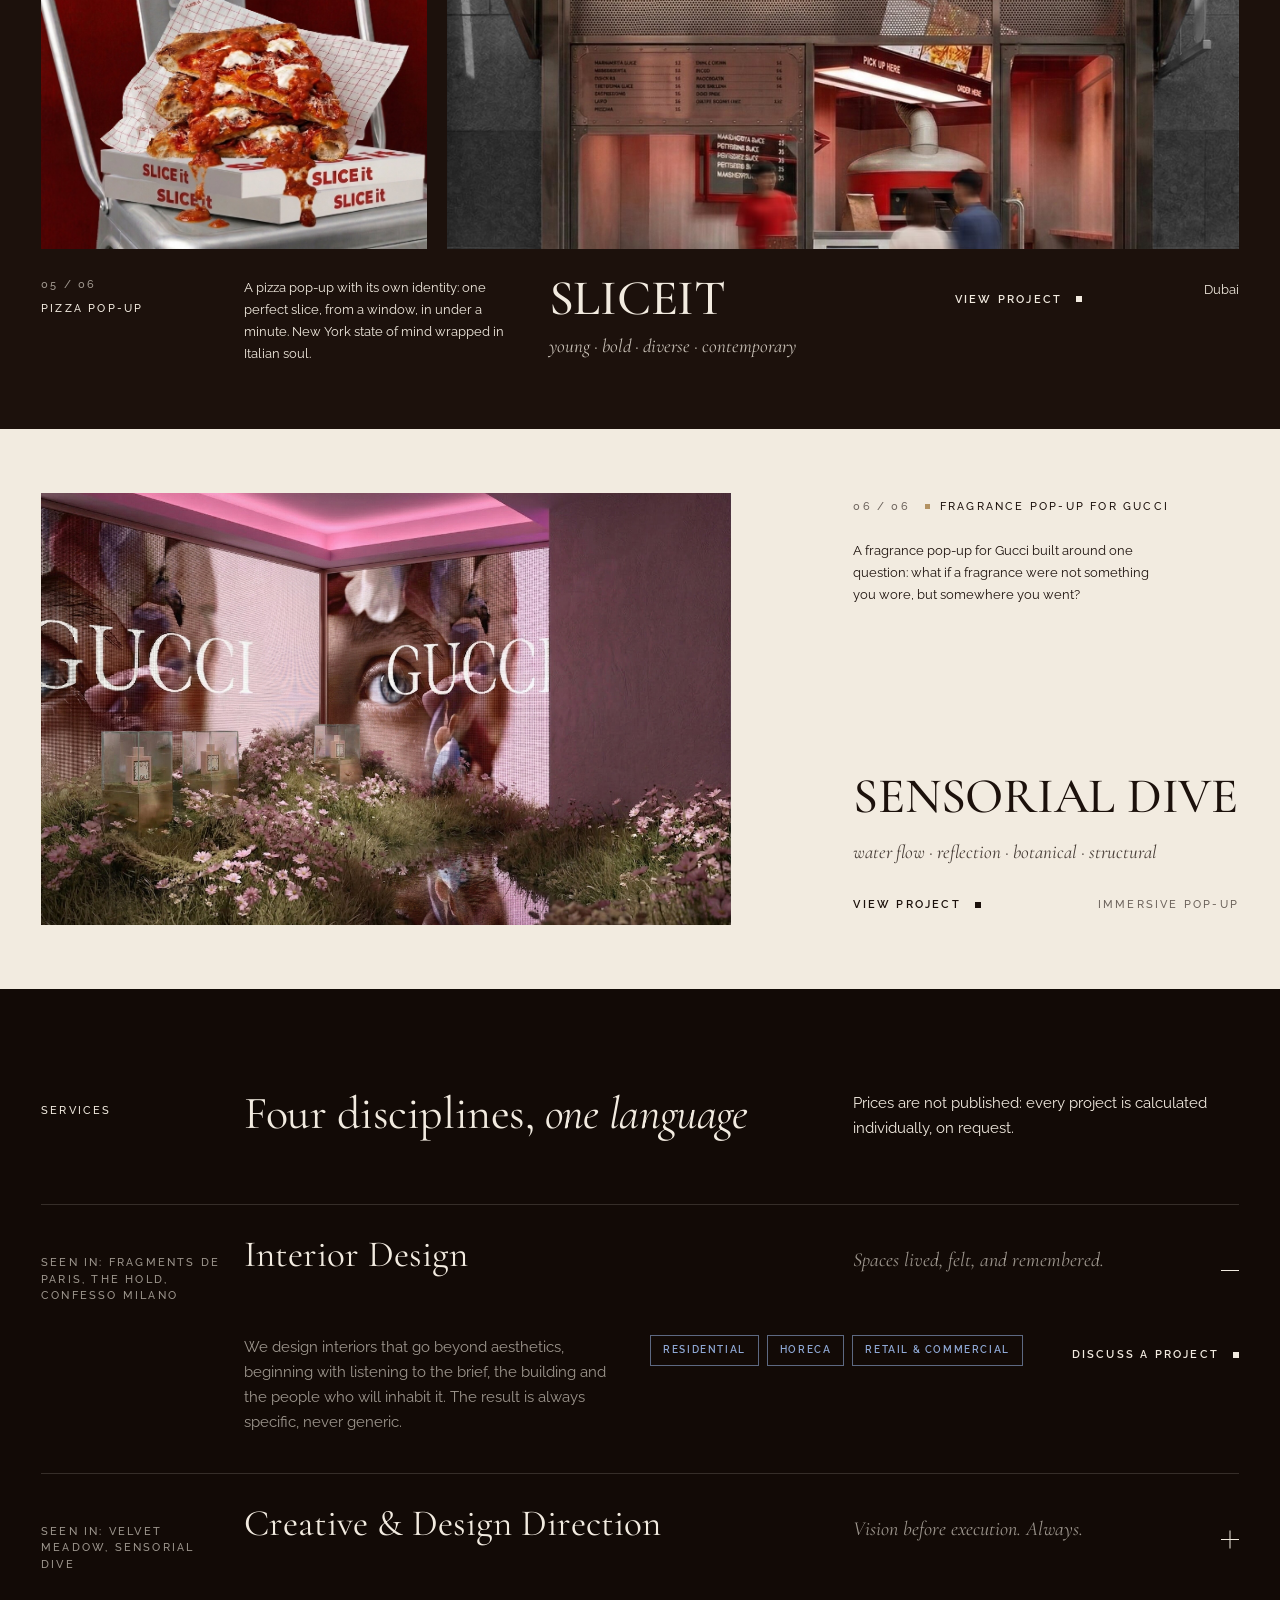
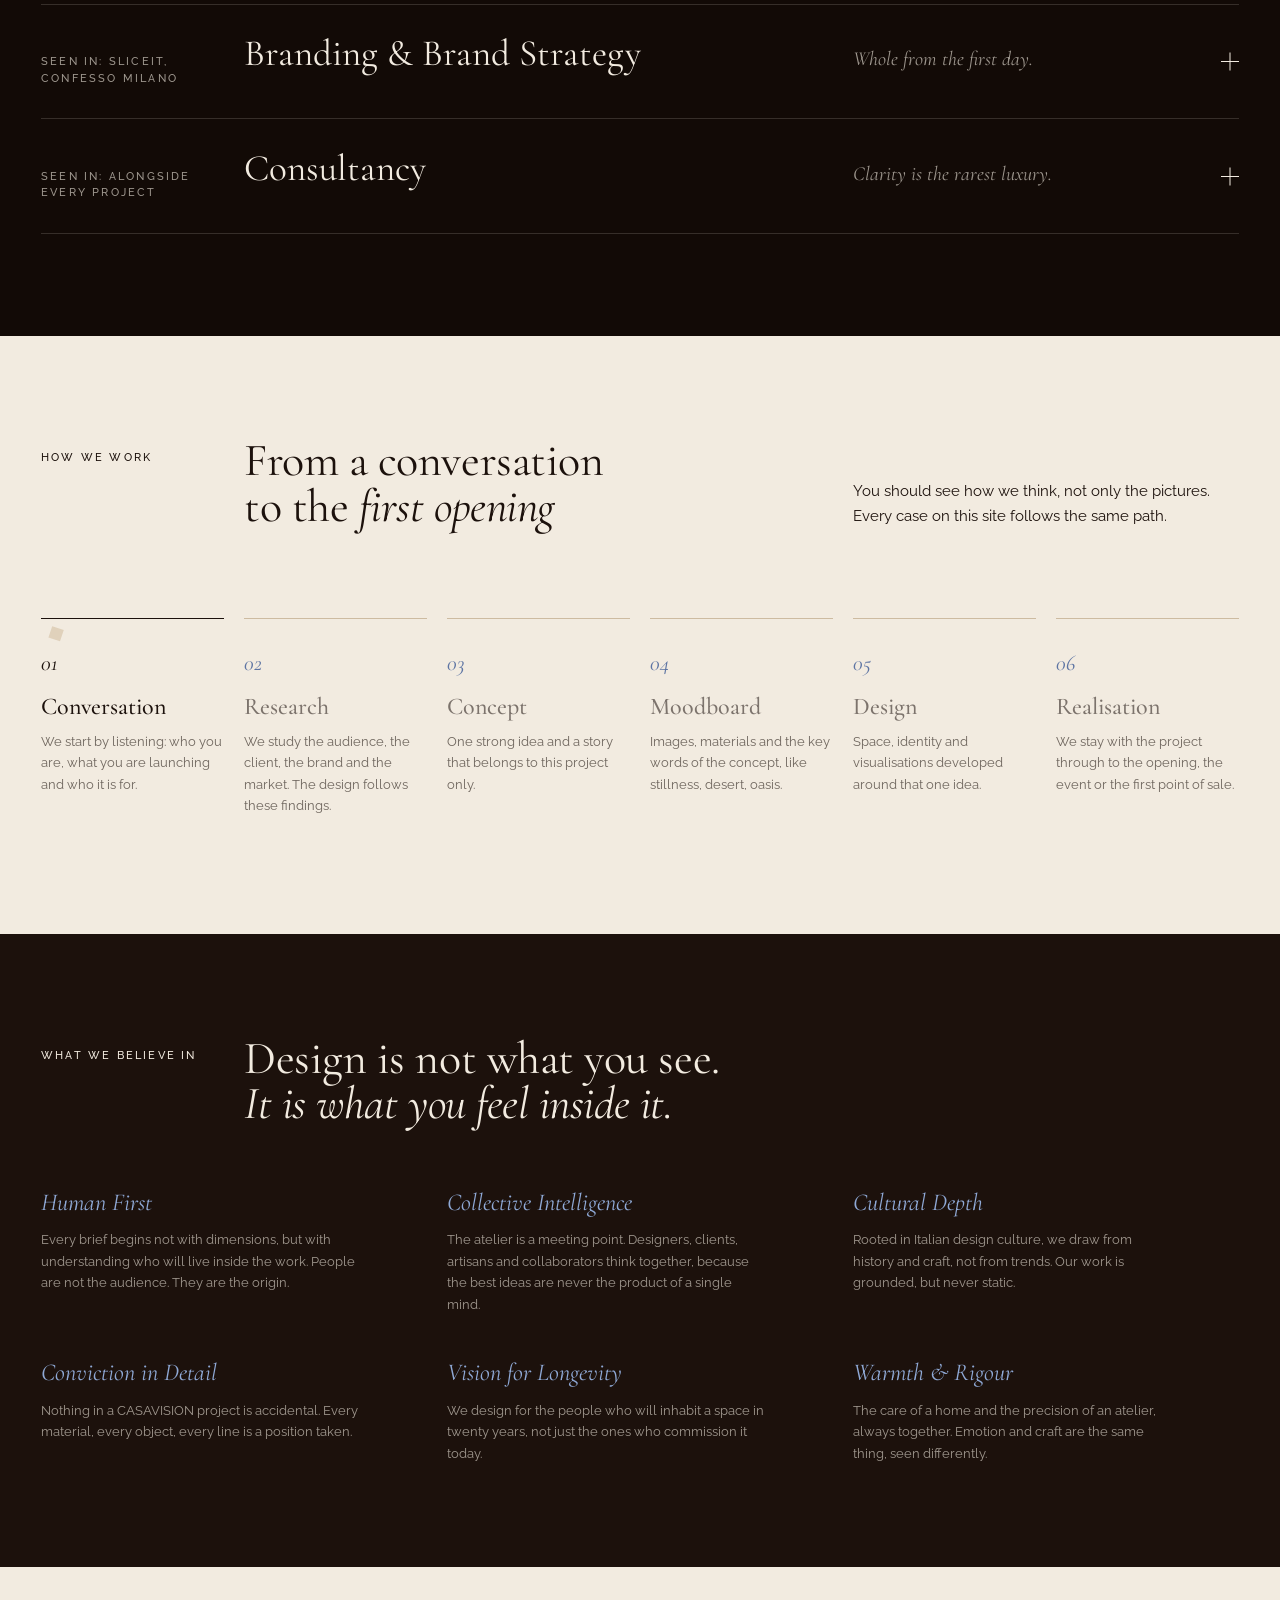
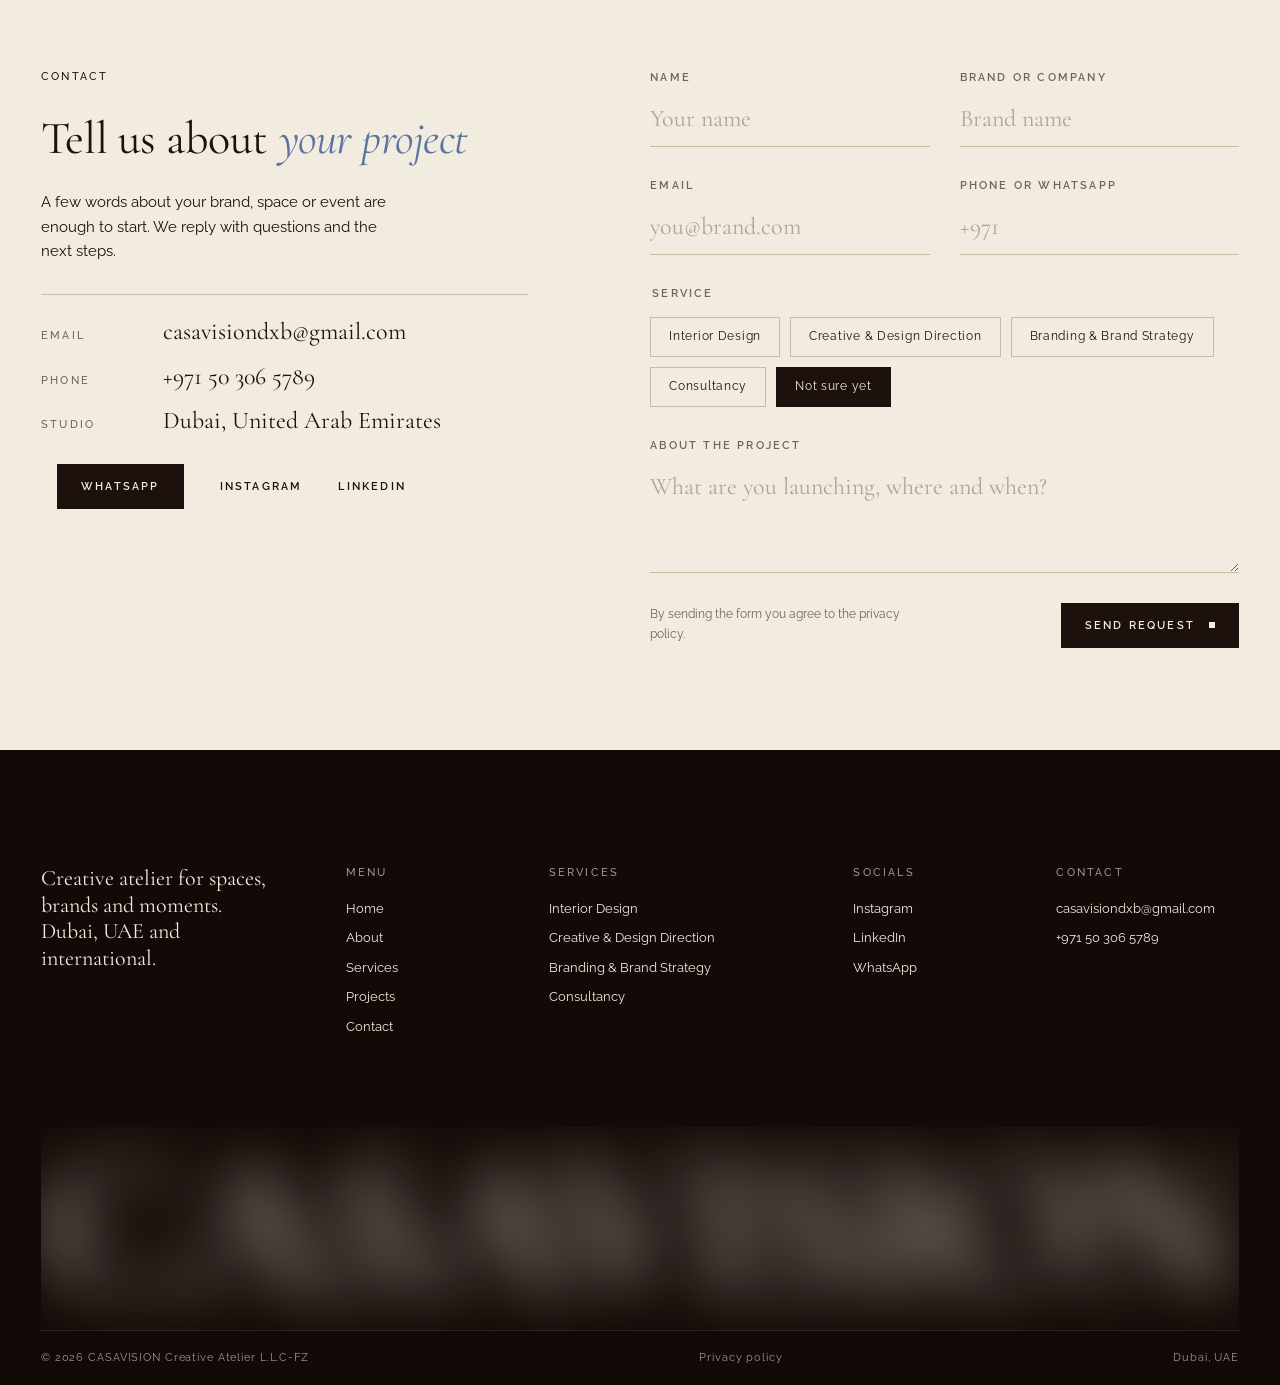
==== commit 9f61d0f1: "Site v4: quiet preloader, sticky header, back-to-top progress, shadow from cover name, continuous st" ====
--- a/index.html
+++ b/index.html
@@ -14,10 +14,7 @@
 <body>
 <div class="preloader" aria-hidden="true">
   <div class="pl-in">
-    <span class="pl-mono"></span>
     <span class="pl-logo"></span>
-    <span class="pl-bar"><i></i></span>
-    <span class="pl-meta label"><span>Dubai, UAE</span><span class="pl-num">0</span></span>
   </div>
 </div>
 <div class="curtain" aria-hidden="true"><span class="pl-mono"></span></div>
@@ -314,7 +311,6 @@
         <div class="bel" data-r style="--d:0.1s"><h3>Vision for Longevity</h3><p>We design for the people who will inhabit a space in twenty years, not just the ones who commission it today.</p></div>
         <div class="bel" data-r style="--d:0.2s"><h3>Warmth &amp; Rigour</h3><p>The care of a home and the precision of an atelier, always together. Emotion and craft are the same thing, seen differently.</p></div>
       </div>
-      <p class="motto" data-r="word">Design by people. For people. Built to last.</p>
     </div>
   </section>
 
@@ -365,6 +361,7 @@
     <div class="ftr-base"><span>© <span data-year>2026</span> CASAVISION Creative Atelier L.L.C-FZ</span><a href="#">Privacy policy</a><span>Dubai, UAE</span></div>
   </div>
 </footer>
+<button class="totop" type="button" aria-label="Back to top"><svg viewBox="0 0 54 54" aria-hidden="true"><circle class="tt-track" cx="27" cy="27" r="26"></circle><circle class="tt-bar" cx="27" cy="27" r="26"></circle></svg><i></i></button>
 <script src="assets/js/site.js"></script>
 </body>
 </html>
--- a/assets/css/site.css
+++ b/assets/css/site.css
@@ -21,8 +21,8 @@
   --display: "Cormorant Garamond", "Cormorant", Garamond, "Times New Roman", serif;
   --sans: "Raleway", "Helvetica Neue", Arial, sans-serif;
   --fs-mega: clamp(56px, 14vw, 260px);
-  --fs-h1: clamp(44px, 7.4vw, 128px);
-  --fs-h2: clamp(36px, 5vw, 84px);
+  --fs-h1: clamp(40px, 6vw, 104px);
+  --fs-h2: clamp(30px, 3.6vw, 60px);
   --fs-h3: clamp(26px, 2.5vw, 40px);
   --fs-lead: clamp(21px, 2vw, 32px);
   --fs-body: 15px;
@@ -32,7 +32,7 @@
   /* layout */
   --gut: clamp(16px, 3.2vw, 56px);
   --colgap: clamp(12px, 1.6vw, 28px);
-  --band: clamp(96px, 12vw, 200px);
+  --band: clamp(64px, 8vw, 136px);
   --ease: cubic-bezier(.2, .7, .1, 1);
   --slow: 1.4s;
 
@@ -92,7 +92,7 @@
 .more, .btn {
   position: relative; isolation: isolate; overflow: hidden;
   display: inline-flex; align-items: center; gap: 14px;
-  padding: 13px 16px; margin-inline: -16px; white-space: nowrap;
+  padding: 13px 18px; margin-inline: -18px; white-space: nowrap;
   border: 0; border-radius: 0; background: transparent; color: inherit;
   font-family: var(--sans); font-size: var(--fs-label); font-weight: 600; letter-spacing: .2em; text-transform: uppercase; line-height: 1.2;
   transition: color .45s var(--ease);
@@ -105,8 +105,7 @@
 .more i, .btn i { display: block; width: 6px; height: 6px; background: currentColor; flex: none; transition: transform .6s var(--ease); }
 .more:hover, .btn:hover, a:hover > .more, a:hover .hc-txt .more, .p-next:hover .more { color: var(--fill-ink); }
 .more:hover::before, .btn:hover::before, a:hover > .more::before, a:hover .hc-txt .more::before, .p-next:hover .more::before { transform: scaleX(1); }
-.more:hover i, .btn:hover i, a:hover > .more i, a:hover .hc-txt .more i, .p-next:hover .more i { transform: translateX(6px) rotate(90deg); }
-.more.back:hover i { transform: translateX(-6px) rotate(90deg); }
+.more:hover i, .btn:hover i, a:hover > .more i, a:hover .hc-txt .more i, .p-next:hover .more i { transform: rotate(90deg) scale(1.15); }
 /* solid = primary action: filled rectangle */
 .btn.solid { margin-inline: 0; padding: 16px 24px; background: var(--fill); color: var(--fill-ink); }
 .btn.solid::before { background: var(--blue); }
@@ -144,7 +143,7 @@
 }
 .hdr.is-light { color: var(--on-light); }
 .hdr.is-scrolled { padding-top: calc(env(safe-area-inset-top, 0px) + 12px); padding-bottom: 12px; }
-.hdr.is-hidden { transform: translateY(-110%); }
+
 .hdr .grid { align-items: center; }
 .brand { grid-column: 1 / 4; display: inline-flex; align-items: center; justify-self: start; padding-block: 6px; }
 .hdr-loc { grid-column: 5 / 6; white-space: nowrap; }
@@ -252,21 +251,22 @@
 
 /* ---------- about / intro ---------- */
 .intro { position: relative; overflow: hidden; padding-block: var(--band); }
-.intro .blurmark { font-weight: 400; letter-spacing: .02em; top: 0; left: max(var(--gut), env(safe-area-inset-left, 0px)); right: max(var(--gut), env(safe-area-inset-right, 0px)); color: #d9cab4; z-index: 0; --blur: .04em; opacity: .9; }
+.intro { overflow: hidden; }
+.intro .blurmark { font-weight: 400; letter-spacing: .02em; top: 0; will-change: transform; left: max(var(--gut), env(safe-area-inset-left, 0px)); right: max(var(--gut), env(safe-area-inset-right, 0px)); color: #d9cab4; z-index: 0; --blur: .04em; opacity: .9; }
 .intro > .wrap { position: relative; z-index: 1; }
 .intro-head { row-gap: 28px; }
 .intro-head .label { grid-column: 1 / 3; padding-top: .9em; }
-.intro-statement { grid-column: 3 / 12; margin: 0; font-family: var(--display); font-weight: 400; font-size: clamp(32px, 4.3vw, 72px); line-height: 1.04; letter-spacing: -.01em; text-wrap: balance; }
+.intro-statement { grid-column: 3 / 12; margin: 0; font-family: var(--display); font-weight: 400; font-size: clamp(28px, 3.3vw, 56px); line-height: 1.04; letter-spacing: -.01em; text-wrap: balance; }
 .intro-statement em { color: #6f86b3; }
 .intro-cols { margin-top: clamp(56px, 7vw, 110px); row-gap: 32px; }
 .intro-cols p { margin: 0; }
 .intro-cols .ic-a { grid-column: 3 / 6; }
 .intro-cols .ic-b { grid-column: 6 / 9; }
 .intro-cols .ic-c { grid-column: 10 / 13; align-self: end; justify-self: start; }
-.facts { margin-top: clamp(72px, 9vw, 140px); border-top: 1px solid var(--sand); }
-.fact { grid-column: span 4; padding-top: 22px; display: grid; gap: 10px; align-content: start; min-width: 0; }
-.fact b { font-family: var(--display); font-weight: 400; font-size: var(--fs-h3); line-height: 1.05; }
-.fact p { margin: 0; color: var(--on-light-mute); max-width: 34ch; }
+.facts { margin-top: clamp(64px, 7vw, 110px); border-top: 1px solid var(--sand); column-gap: clamp(28px, 4vw, 72px); }
+.fact { grid-column: span 4; padding-top: 30px; display: grid; gap: 16px; align-content: start; min-width: 0; }
+.fact b { font-family: var(--display); font-weight: 400; font-size: clamp(22px, 1.9vw, 30px); line-height: 1.1; }
+.fact p { margin: 0; color: var(--on-light-mute); max-width: 32ch; line-height: 1.7; }
 
 /* ---------- section heads ---------- */
 .sec-head { row-gap: 24px; align-items: start; }
@@ -278,19 +278,21 @@
 .sec-head p { grid-column: 9 / 13; margin: 0; max-width: 40ch; }
 
 /* ---------- projects ---------- */
-.works-head { padding-top: var(--band); padding-bottom: clamp(64px, 8vw, 120px); }
-.case { position: relative; padding-block: clamp(64px, 9vw, 150px); overflow: hidden; }
+.works-head { padding-block: clamp(56px, 6vw, 96px); }
+.works-head .sec-head { align-items: center; }
+.works-head .sec-head > .label, .works-head .sec-head > p { padding-top: 0; align-self: center; }
+.case { position: relative; padding-block: clamp(44px, 5vw, 84px); overflow: hidden; }
 .case + .case { border-top: 0; }
 .media { display: block; position: relative; overflow: hidden; background: rgba(127, 110, 90, .18); max-width: 100%; }
 .media img { width: 100%; height: 100%; object-fit: cover; transition: transform 1.8s var(--ease); }
 a.media:hover img, .case a:hover .media img { transform: scale(1.035); }
 
-.cm { margin-top: clamp(28px, 3vw, 44px); row-gap: 22px; align-items: start; }
+.cm { margin-top: clamp(22px, 2.2vw, 34px); row-gap: 22px; align-items: start; }
 .cm-cat { grid-column: 1 / 3; }
 .cm-num { display: block; margin-bottom: 8px; }
 .cm-desc { grid-column: 3 / 6; margin: 0; font-size: var(--fs-small); line-height: 1.7; max-width: 38ch; }
 .cm-head { grid-column: 6 / 10; display: grid; gap: 14px; }
-.cm-title { margin: 0; font-family: var(--display); font-weight: 500; font-size: clamp(40px, 4.9vw, 86px); line-height: .88; letter-spacing: -.005em; text-transform: uppercase; text-wrap: balance; }
+.cm-title { margin: 0; font-family: var(--display); font-weight: 500; font-size: clamp(34px, 3.9vw, 66px); line-height: .88; letter-spacing: -.005em; text-transform: uppercase; text-wrap: balance; }
 .cm-words { font-family: var(--display); font-style: italic; font-size: 19px; line-height: 1.2; opacity: .8; }
 .cm-link { grid-column: 10 / 12; padding-top: .2em; }
 .cm-loc { grid-column: 12 / 13; padding-top: .3em; font-size: var(--fs-small); line-height: 1.45; text-align: right; }
@@ -300,16 +302,16 @@
 
 /* B — image right, concept words over it */
 .case-b .cb-stage { position: relative; align-items: center; }
-.case-b .media { grid-column: 5 / 13; grid-row: 1; aspect-ratio: 5 / 4; }
+.case-b .media { grid-column: 5 / 13; grid-row: 1; aspect-ratio: 16 / 8; }
 .case-b .cb-words { grid-column: 1 / 8; grid-row: 1; position: relative; z-index: 2; display: grid; gap: 0; pointer-events: none; }
-.case-b .cb-words span { font-family: var(--display); font-style: italic; font-weight: 300; font-size: clamp(54px, 8.4vw, 150px); line-height: .92; color: var(--cream); mix-blend-mode: normal; text-shadow: 0 2px 40px rgba(28,17,12,.35); }
+.case-b .cb-words span { font-family: var(--display); font-style: italic; font-weight: 300; font-size: clamp(48px, 6.4vw, 112px); line-height: .92; color: var(--cream); mix-blend-mode: normal; text-shadow: 0 2px 40px rgba(28,17,12,.35); }
 .case-b .cb-words span:nth-child(2) { padding-left: 1.1em; color: var(--blue); }
 .case-b .cb-words span:nth-child(3) { padding-left: .4em; }
 
 /* C — two images in different places */
 .case-c .cc { row-gap: 28px; }
-.case-c .cc-1 { grid-column: 1 / 5; grid-row: 1 / 3; aspect-ratio: 4 / 5; }
-.case-c .cc-2 { grid-column: 9 / 13; grid-row: 1; aspect-ratio: 1 / 1; }
+.case-c .cc-1 { grid-column: 1 / 4; grid-row: 1 / 3; aspect-ratio: 4 / 5; }
+.case-c .cc-2 { grid-column: 9 / 13; grid-row: 1; aspect-ratio: 16 / 10; }
 .case-c .cc-txt { grid-column: 6 / 9; grid-row: 1; align-self: end; display: grid; gap: 18px; }
 .case-c .cc-quote { font-family: var(--display); font-style: italic; font-size: clamp(24px, 2.2vw, 36px); line-height: 1.08; color: #5d74a3; margin: 0; }
 .case-c .cc-txt p { margin: 0; font-size: var(--fs-small); }
@@ -319,24 +321,24 @@
 .case-c .cc-head .cm-loc { grid-column: 8 / 9; padding-top: 0; padding-bottom: .4em; }
 
 /* D — full-screen colour band */
-.case-d { min-height: 100svh; display: flex; align-items: center; }
+.case-d { display: flex; align-items: center; }
 .case-d > .wrap { width: 100%; }
 .case-d .cd { position: relative; align-items: center; row-gap: 28px; }
-.case-d .cd-1 { grid-column: 1 / 5; grid-row: 1; aspect-ratio: 4 / 5; align-self: end; }
-.case-d .cd-2 { grid-column: 7 / 13; grid-row: 1; aspect-ratio: 1 / 1; }
-.case-d .cd-title { grid-column: 1 / -1; grid-row: 1; position: relative; z-index: 2; margin: 0; text-align: center; font-family: var(--display); font-weight: 400; font-size: clamp(56px, 11.5vw, 210px); line-height: .82; text-transform: uppercase; letter-spacing: -.01em; color: var(--espresso); pointer-events: none; }
+.case-d .cd-1 { grid-column: 1 / 4; grid-row: 1; aspect-ratio: 4 / 5; align-self: end; }
+.case-d .cd-2 { grid-column: 6 / 13; grid-row: 1; aspect-ratio: 16 / 9; }
+.case-d .cd-title { grid-column: 1 / -1; grid-row: 1; position: relative; z-index: 2; margin: 0; text-align: center; font-family: var(--display); font-weight: 400; font-size: clamp(52px, 8.6vw, 156px); line-height: .82; text-transform: uppercase; letter-spacing: -.01em; color: var(--espresso); pointer-events: none; }
 .case-d .cd-title em { display: block; font-style: italic; text-transform: none; font-weight: 300; padding-left: 2.2em; }
 .case-d .cd-flower { position: absolute; z-index: 3; width: clamp(120px, 14vw, 230px); right: 30%; bottom: -8%; pointer-events: none; }
-.case-d .cm { margin-top: clamp(28px, 3vw, 44px); }
+.case-d .cm { margin-top: clamp(22px, 2.2vw, 34px); }
 
 /* E — two images, showroom rhythm */
 .case-e .ce { row-gap: 18px; }
-.case-e .ce-1 { grid-column: 1 / 5; height: clamp(300px, 46vw, 760px); }
-.case-e .ce-2 { grid-column: 5 / 13; height: clamp(300px, 46vw, 760px); }
+.case-e .ce-1 { grid-column: 1 / 5; height: clamp(260px, 31vw, 520px); }
+.case-e .ce-2 { grid-column: 5 / 13; height: clamp(260px, 31vw, 520px); }
 
 /* F — image left, text right */
 .case-f .cf { row-gap: 28px; }
-.case-f .cf-1 { grid-column: 1 / 8; aspect-ratio: 1 / 1; }
+.case-f .cf-1 { grid-column: 1 / 8; aspect-ratio: 16 / 10; }
 .case-f .cf-side { grid-column: 9 / 13; display: flex; flex-direction: column; justify-content: space-between; gap: 40px; min-width: 0; }
 .case-f .cf-side .cm-desc { max-width: 40ch; }
 .case-f .cf-bottom { display: grid; gap: 22px; }
@@ -349,11 +351,11 @@
 
 /* ---------- services ---------- */
 .services { padding-block: var(--band); }
-.svc-list { margin-top: clamp(56px, 7vw, 110px); border-top: 1px solid rgba(242,235,224,.16); }
+.svc-list { margin-top: clamp(44px, 5vw, 80px); border-top: 1px solid rgba(242,235,224,.16); }
 .svc { border-bottom: 1px solid rgba(242,235,224,.16); position: relative; }
 .svc-row { width: 100%; text-align: left; padding-block: clamp(22px, 2.4vw, 36px); align-items: baseline; row-gap: 10px; }
 .svc-tag { grid-column: 1 / 3; color: var(--on-dark-mute); }
-.svc-name { grid-column: 3 / 9; font-family: var(--display); font-weight: 400; font-size: clamp(32px, 4vw, 66px); line-height: 1; transition: transform .7s var(--ease), color .5s; }
+.svc-name { grid-column: 3 / 9; font-family: var(--display); font-weight: 400; font-size: clamp(28px, 2.9vw, 48px); line-height: 1; transition: transform .7s var(--ease), color .5s; }
 .svc-line { grid-column: 9 / 12; font-family: var(--display); font-style: italic; font-size: 20px; color: var(--on-dark-mute); }
 .svc-plus { grid-column: 12 / 13; justify-self: end; width: 18px; height: 18px; position: relative; align-self: center; }
 .svc-plus::before, .svc-plus::after { content: ""; position: absolute; left: 0; top: 50%; width: 18px; height: 1px; background: currentColor; transition: transform .6s var(--ease); }
@@ -371,10 +373,10 @@
 
 /* ---------- approach (real sequence) ---------- */
 .approach { padding-block: var(--band); }
-.steps { position: relative; margin-top: clamp(56px, 7vw, 110px); list-style: none; padding: 0; display: grid; grid-template-columns: repeat(6, minmax(0, 1fr)); column-gap: var(--colgap); row-gap: 40px; counter-reset: s; }
+.steps { position: relative; margin-top: clamp(64px, 7vw, 110px); list-style: none; padding: 0; display: grid; grid-template-columns: repeat(6, minmax(0, 1fr)); column-gap: var(--colgap); row-gap: 40px; counter-reset: s; }
 .step { position: relative; border-top: 1px solid var(--sand); padding-top: 26px; display: grid; gap: 12px; align-content: start; min-width: 0; }
 .step-n { font-family: var(--display); font-style: italic; font-size: 22px; color: #5d74a3; }
-.step h3 { margin: 0; font-family: var(--display); font-weight: 500; font-size: 26px; line-height: 1.05; }
+.step h3 { margin: 0; font-family: var(--display); font-weight: 500; font-size: 24px; line-height: 1.05; }
 .step p { margin: 0; font-size: var(--fs-small); color: var(--on-light-mute); }
 .step::before { content: ""; position: absolute; left: 0; top: -1px; height: 1px; width: 100%; background: var(--espresso); transform: scaleX(0); transform-origin: 0 50%; transition: transform 1s var(--ease); }
 .step.is-on::before { transform: scaleX(1); }
@@ -385,9 +387,9 @@
 
 /* ---------- beliefs ---------- */
 .beliefs { padding-block: var(--band); position: relative; overflow: hidden; }
-.bel-grid { margin-top: clamp(56px, 7vw, 110px); display: grid; grid-template-columns: repeat(3, minmax(0, 1fr)); column-gap: var(--colgap); row-gap: clamp(40px, 5vw, 80px); }
+.bel-grid { margin-top: clamp(44px, 5vw, 80px); display: grid; grid-template-columns: repeat(3, minmax(0, 1fr)); column-gap: var(--colgap); row-gap: clamp(32px, 3.6vw, 56px); }
 .bel { display: grid; gap: 14px; align-content: start; padding-right: 8%; min-width: 0; }
-.bel h3 { margin: 0; font-family: var(--display); font-style: italic; font-weight: 400; font-size: clamp(28px, 2.6vw, 42px); line-height: 1.02; color: var(--blue); }
+.bel h3 { margin: 0; font-family: var(--display); font-style: italic; font-weight: 400; font-size: clamp(24px, 1.9vw, 32px); line-height: 1.02; color: var(--blue); }
 .bel p { margin: 0; color: var(--on-dark-mute); font-size: var(--fs-small); max-width: 40ch; }
 .motto { margin: clamp(80px, 11vw, 180px) 0 0; font-family: var(--display); font-style: italic; font-weight: 300; font-size: clamp(38px, 6.4vw, 112px); line-height: .98; color: var(--blue); text-wrap: balance; }
 
@@ -455,7 +457,7 @@
 .ph-back i { display: inline-block; width: 28px; height: 1px; background: currentColor; transition: width .5s var(--ease); }
 .ph-back:hover i { width: 44px; }
 .ph-title { margin: 0; font-family: var(--display); font-weight: 500; font-size: var(--fs-h1); line-height: .86; text-transform: uppercase; letter-spacing: -.01em; text-wrap: balance; }
-.ph-quote { margin: 0; font-family: var(--display); font-style: italic; font-weight: 400; font-size: clamp(24px, 2.4vw, 40px); line-height: 1.08; color: #5d74a3; max-width: 20ch; }
+.ph-quote { margin: 0; font-family: var(--display); font-style: italic; font-weight: 400; font-size: clamp(22px, 2vw, 34px); line-height: 1.08; color: #5d74a3; max-width: 20ch; }
 .ph-meta { display: grid; grid-template-columns: repeat(2, minmax(0, 1fr)); gap: 22px var(--colgap); padding-top: 22px; border-top: 1px solid var(--sand); }
 .ph-meta div { display: grid; gap: 6px; min-width: 0; }
 .ph-meta .label { color: var(--on-light-mute); }
@@ -517,7 +519,7 @@
 .p-result .blurmark { top: 30%; color: var(--espresso-2); --blur: .06em; }
 .p-result .grid { position: relative; z-index: 2; row-gap: 24px; }
 .p-result .label { grid-column: 1 / 3; color: var(--on-dark-mute); padding-top: .8em; }
-.p-result blockquote { grid-column: 3 / 12; margin: 0; font-family: var(--display); font-weight: 400; font-size: clamp(30px, 3.8vw, 64px); line-height: 1.06; text-wrap: balance; }
+.p-result blockquote { grid-column: 3 / 12; margin: 0; font-family: var(--display); font-weight: 400; font-size: clamp(26px, 3vw, 50px); line-height: 1.06; text-wrap: balance; }
 
 .p-cta { padding-block: var(--band); }
 .p-cta .grid { row-gap: 28px; align-items: end; }
@@ -535,17 +537,14 @@
 .pn-title { font-family: var(--display); font-weight: 500; font-size: clamp(52px, 10vw, 180px); line-height: .84; text-transform: uppercase; text-wrap: balance; }
 
 /* ---------- preloader + page curtain ---------- */
-.preloader { position: fixed; inset: 0; z-index: 300; background: var(--ink); color: var(--cream); display: grid; place-items: center; clip-path: inset(0 0 0 0); transition: clip-path 1.1s var(--ease); }
-.preloader.is-done { clip-path: inset(0 0 100% 0); pointer-events: none; }
+.preloader { position: fixed; inset: 0; z-index: 300; background: var(--ink); color: var(--cream); display: grid; place-items: center; transition: opacity 1s var(--ease), visibility 0s 1s; }
+.preloader.is-done { opacity: 0; visibility: hidden; pointer-events: none; }
 .preloader.is-quick .pl-in { display: none; }
-.pl-in { width: min(72vw, 460px); display: grid; gap: 26px; justify-items: center; transition: opacity .6s var(--ease), transform .9s var(--ease); }
-.preloader.is-done .pl-in { opacity: 0; transform: translateY(-30px); }
+.pl-in { width: min(52vw, 230px); display: grid; justify-items: center; }
 .pl-logo { width: 100%; aspect-ratio: 2964 / 624; -webkit-mask-image: url("[data-uri]"); mask-image: url("[data-uri]"); }
-.preloader .pl-logo { clip-path: inset(0 100% 0 0); filter: blur(10px); opacity: .2; animation: plWrite 1.15s var(--ease) .1s forwards; }
-@keyframes plWrite { to { clip-path: inset(0 0 0 0); filter: blur(0); opacity: 1; } }
-.pl-bar { position: relative; width: 100%; height: 1px; background: rgba(242,235,224,.14); overflow: hidden; }
-.pl-bar i { position: absolute; inset: 0; background: var(--gold); transform-origin: 0 50%; transform: scaleX(var(--p, 0)); transition: transform .35s linear; }
-.pl-meta { width: 100%; display: flex; justify-content: space-between; color: var(--on-dark-mute); font-variant-numeric: tabular-nums; }
+.preloader .pl-logo { opacity: 0; filter: blur(14px); transform: scale(1.04); animation: plHaze 1.3s var(--ease) .15s forwards; }
+.preloader.is-done .pl-logo { filter: blur(8px); opacity: 0; transition: filter .8s var(--ease), opacity .8s var(--ease); }
+@keyframes plHaze { 60% { opacity: .9; } to { opacity: 1; filter: blur(0); transform: none; } }
 .curtain { position: fixed; inset: 0; z-index: 290; background: var(--ink); color: var(--cream); pointer-events: none; display: grid; place-items: center; transform: translateY(101%); transition: transform .9s var(--ease); }
 .curtain .pl-logo { width: min(50vw, 300px); opacity: .9; }
 .curtain.is-cover { transform: translateY(0); }
@@ -721,3 +720,13 @@
   .pw-word { position: static; opacity: 1; transform: none; filter: none; font-size: clamp(48px, 9vw, 120px); }
   .pw-img { display: none; }
 }
+
+/* ---------- back to top with scroll progress ---------- */
+.totop { position: fixed; z-index: 60; right: calc(max(var(--gut), env(safe-area-inset-right, 0px))); bottom: calc(env(safe-area-inset-bottom, 0px) + 24px); width: 54px; height: 54px; border-radius: 50%; background: var(--ink); color: var(--cream); display: grid; place-items: center; opacity: 0; transform: translateY(16px); pointer-events: none; transition: opacity .6s var(--ease), transform .6s var(--ease); }
+.totop.is-on { opacity: 1; transform: none; pointer-events: auto; }
+.totop svg { position: absolute; inset: 0; width: 100%; height: 100%; transform: rotate(-90deg); }
+.totop circle { fill: none; stroke-width: 1.5; }
+.totop .tt-track { stroke: rgba(242,235,224,.18); }
+.totop .tt-bar { stroke: var(--gold); stroke-dasharray: 163.4; stroke-dashoffset: calc(163.4 * (1 - var(--p, 0))); }
+.totop i { position: relative; width: 10px; height: 10px; border-left: 1px solid currentColor; border-top: 1px solid currentColor; transform: translateY(3px) rotate(45deg); transition: transform .5s var(--ease); }
+.totop:hover i { transform: translateY(-1px) rotate(45deg); }
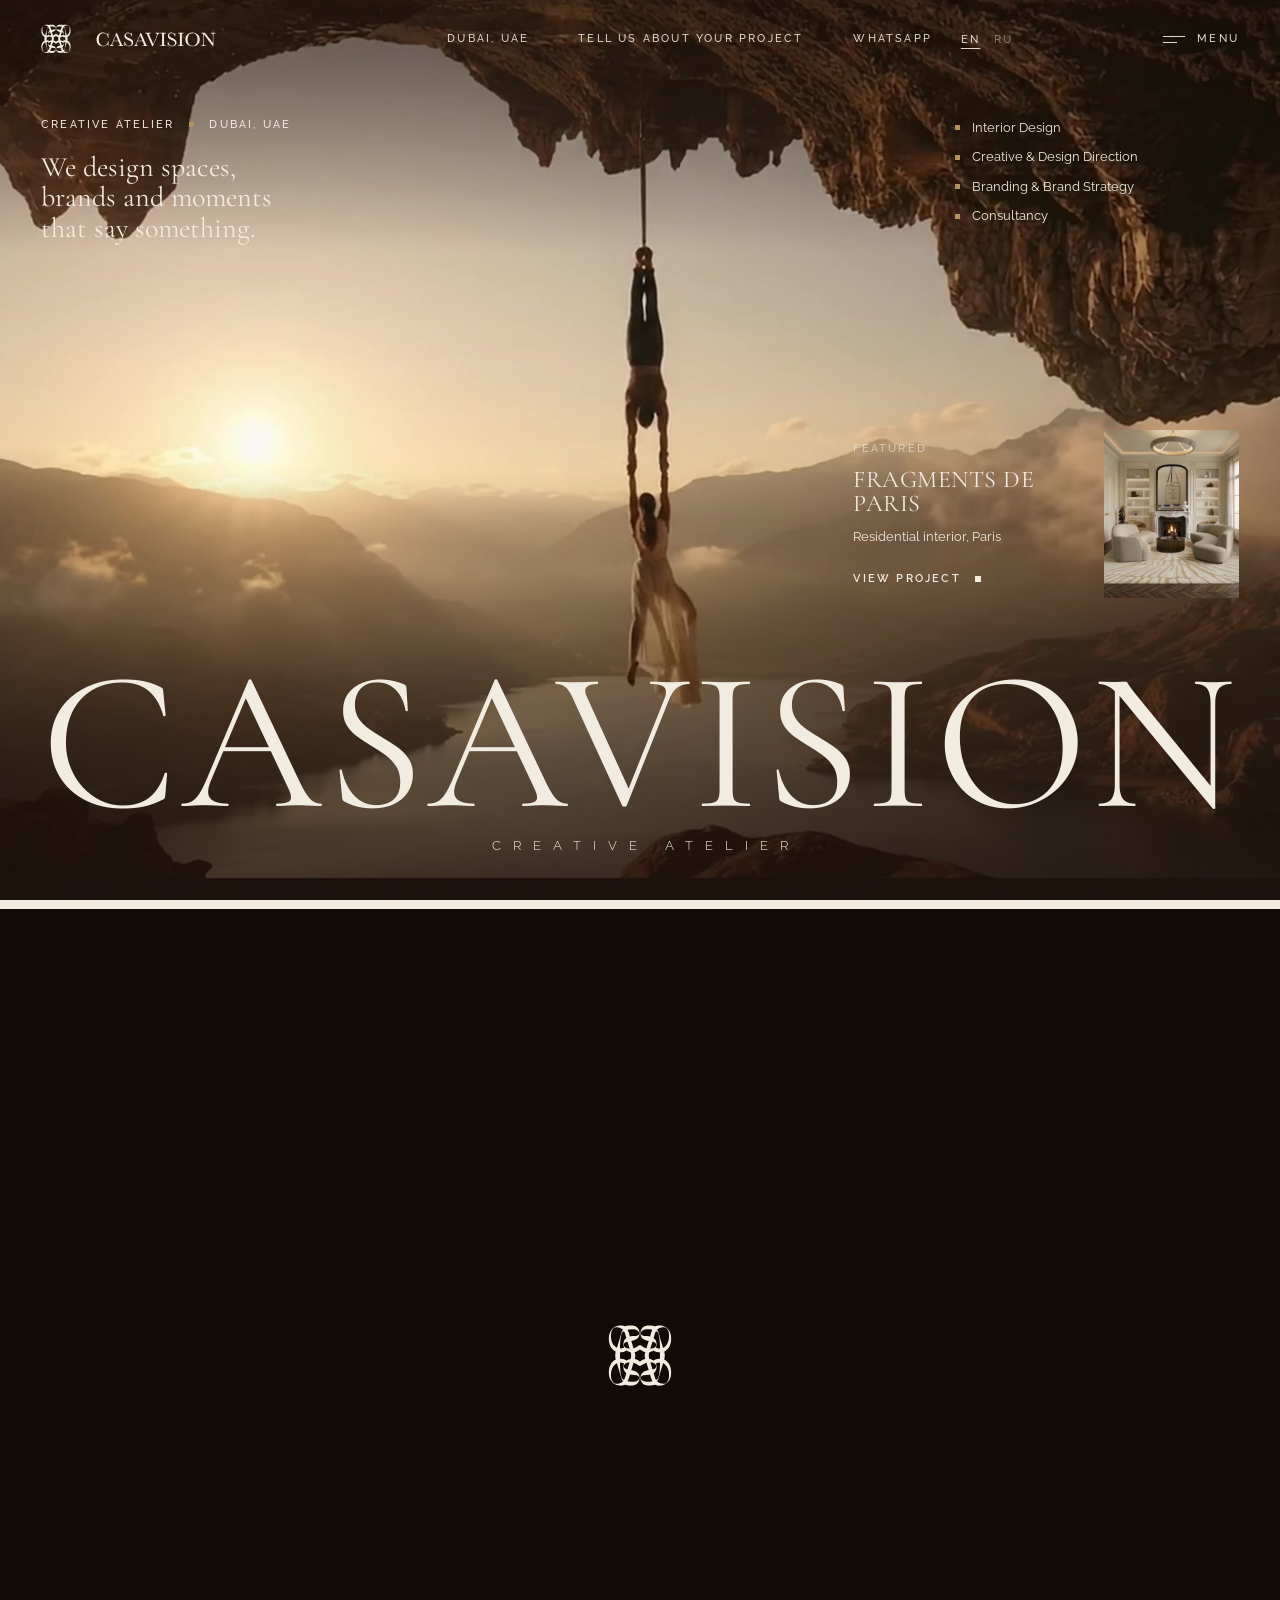
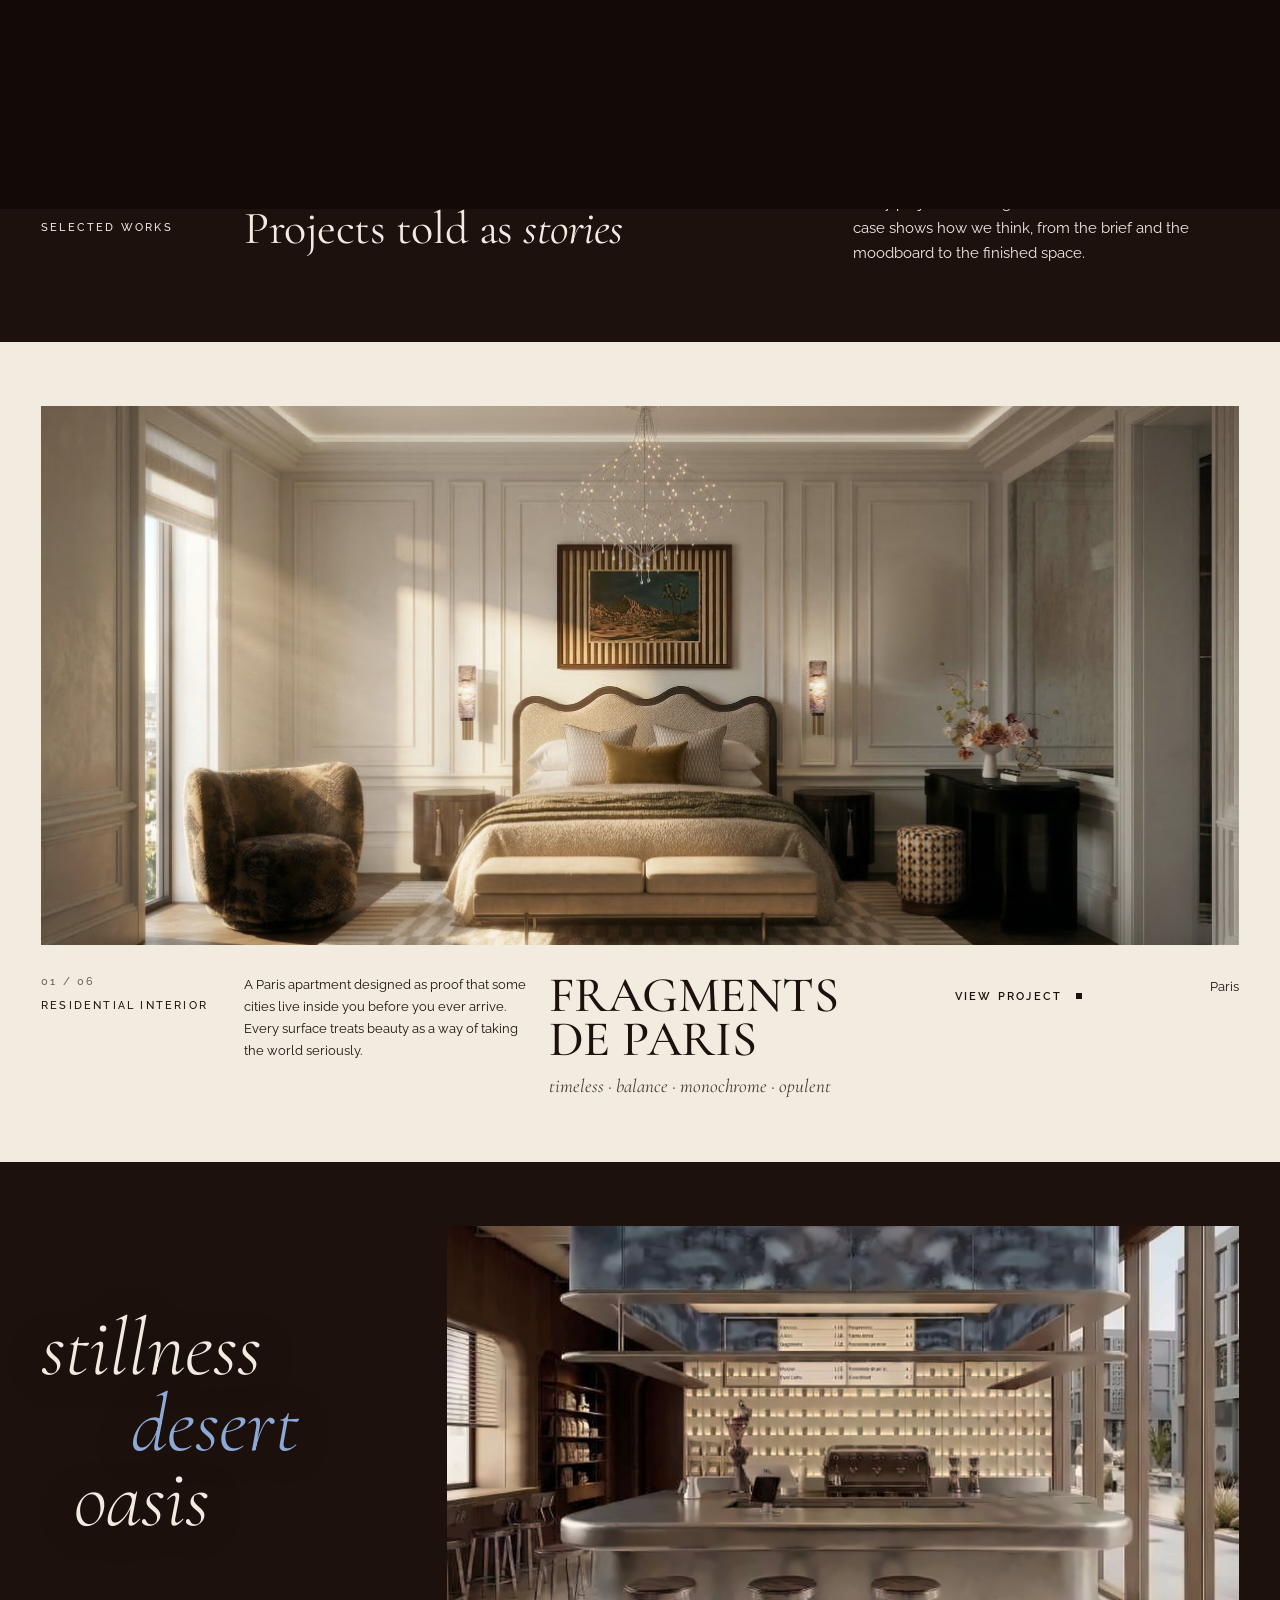
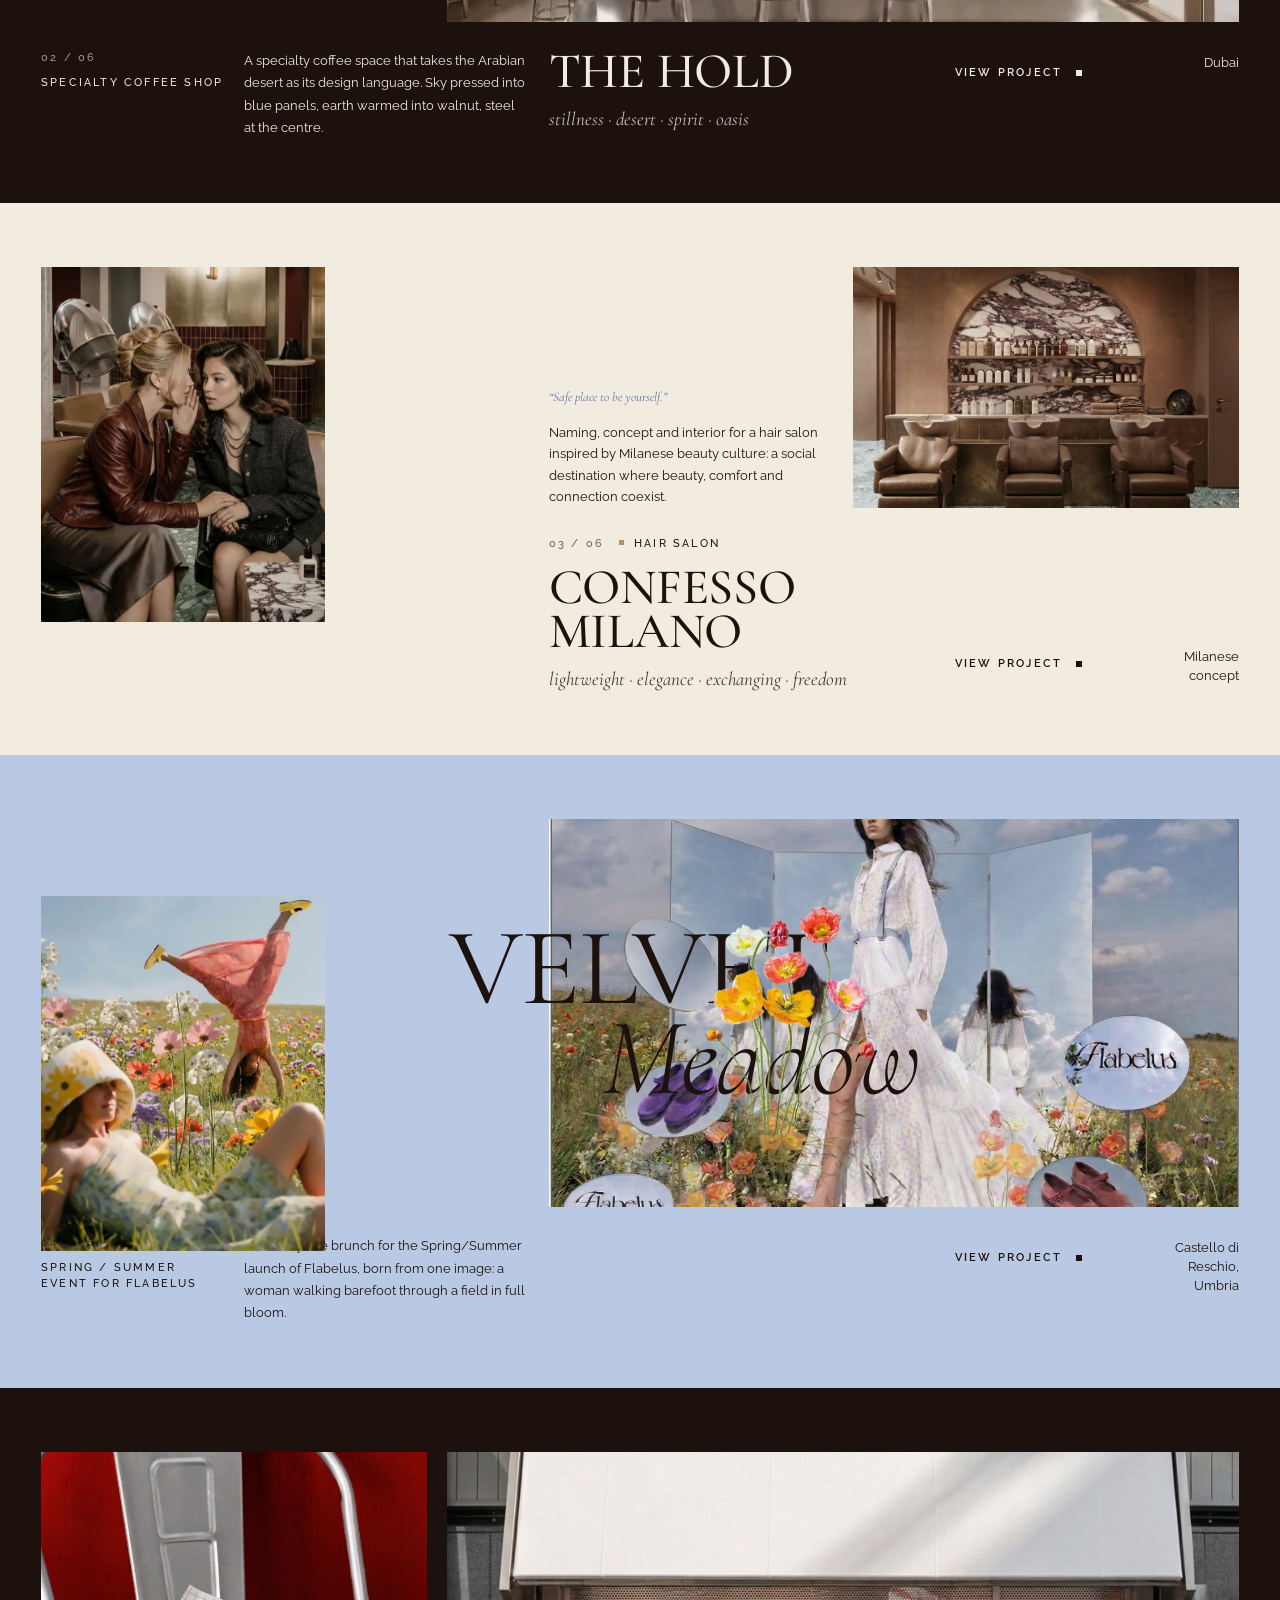
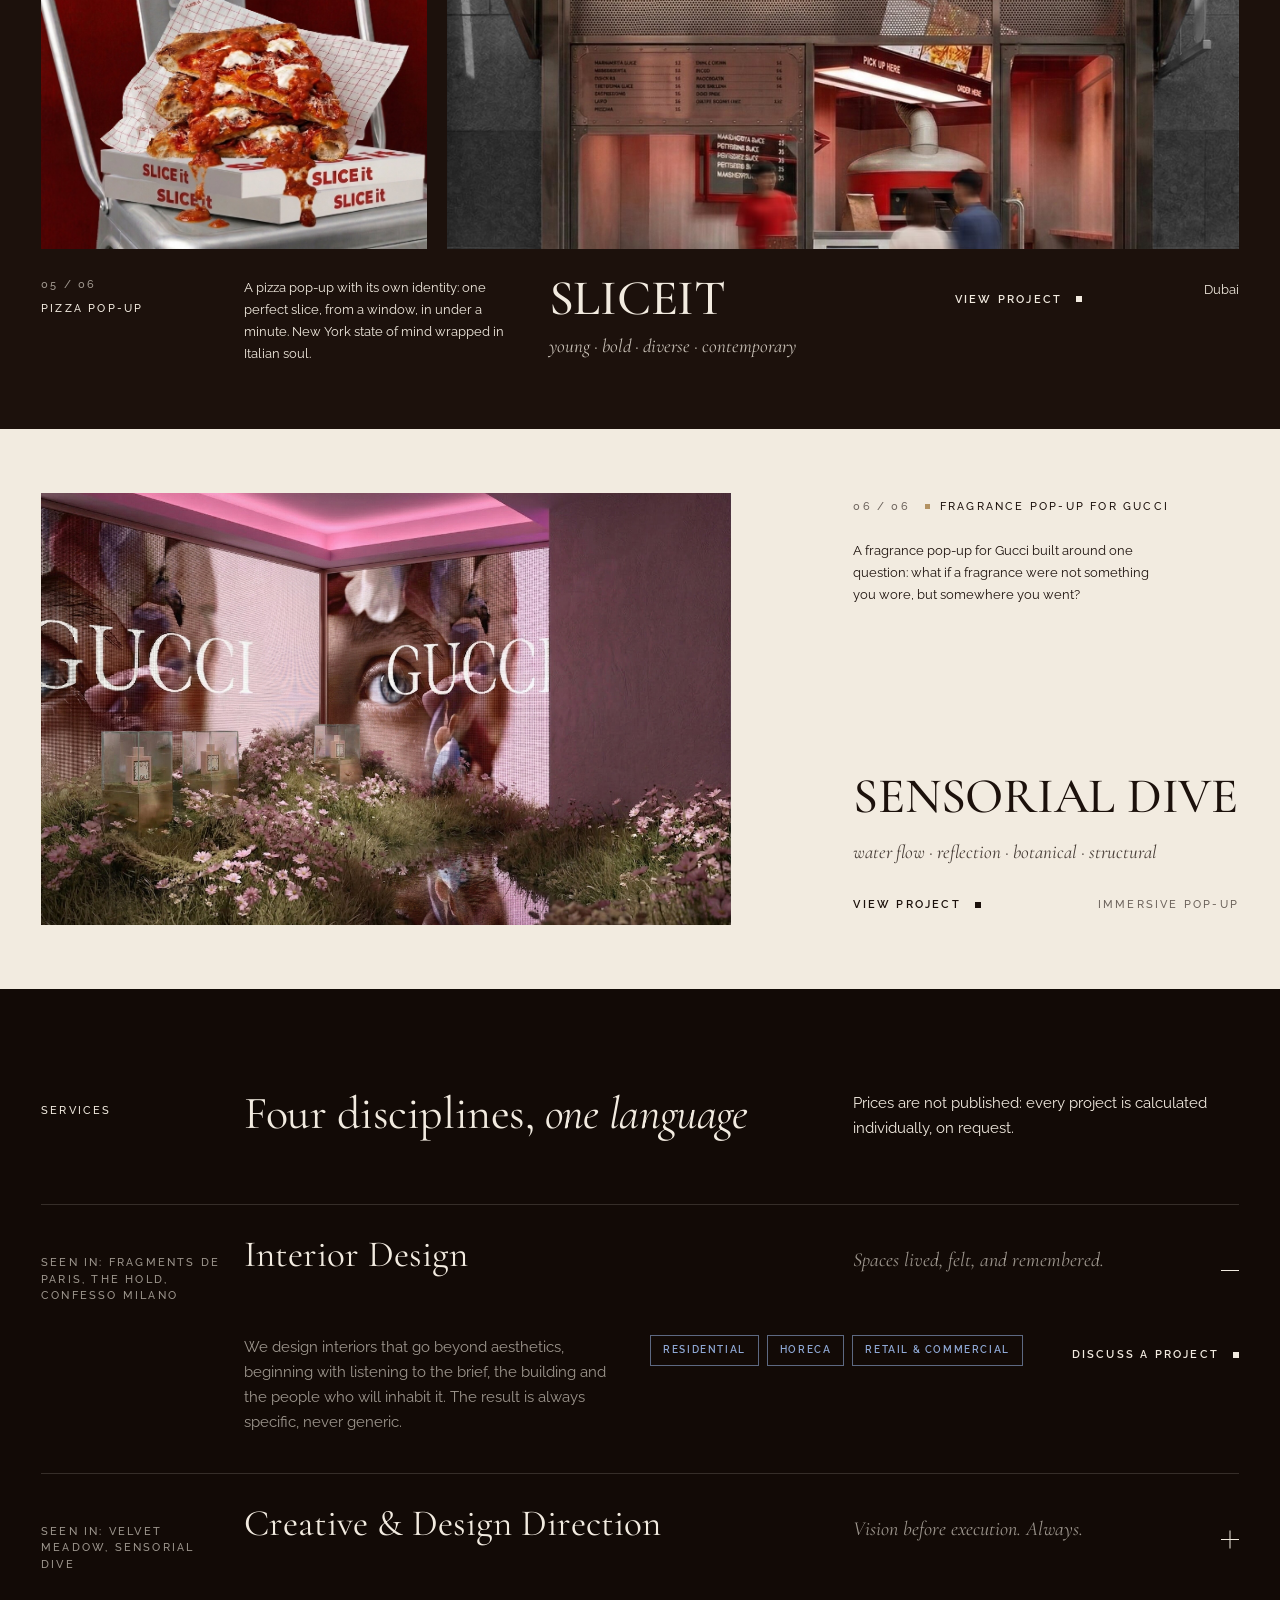
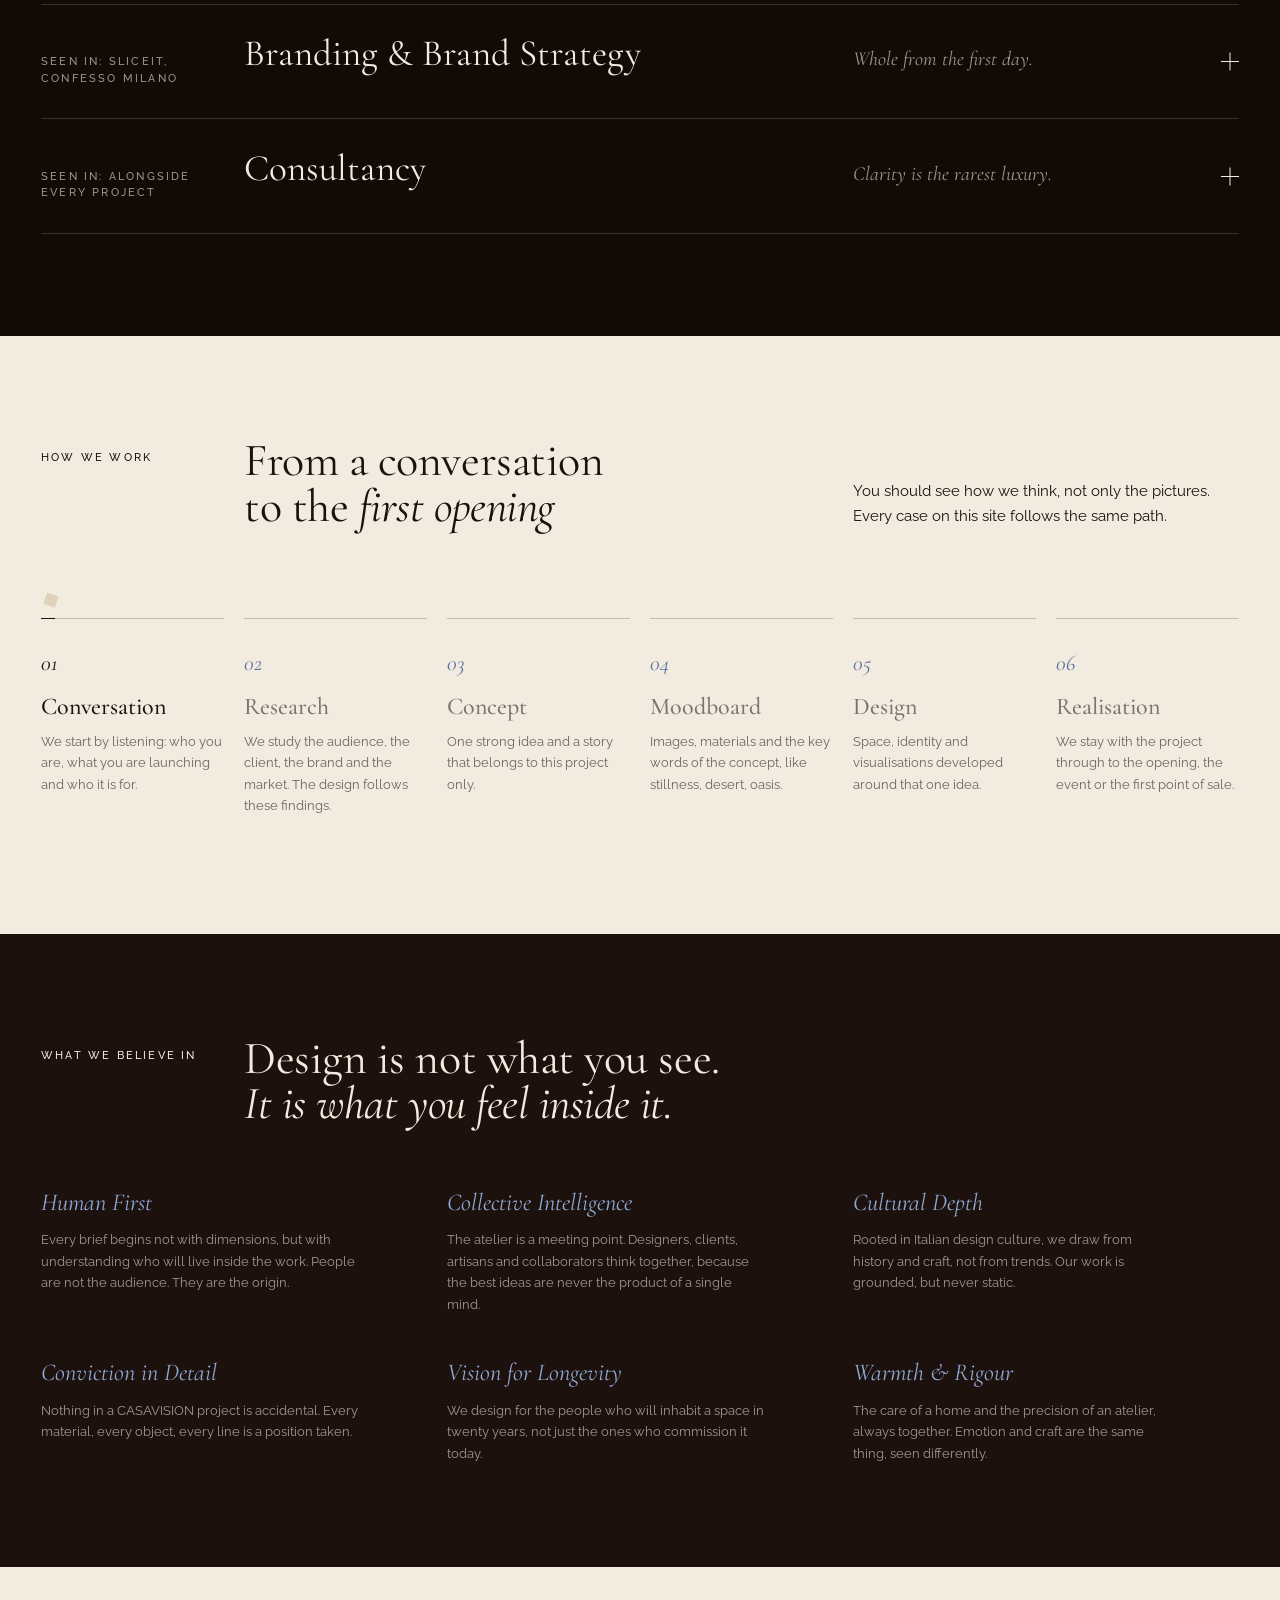
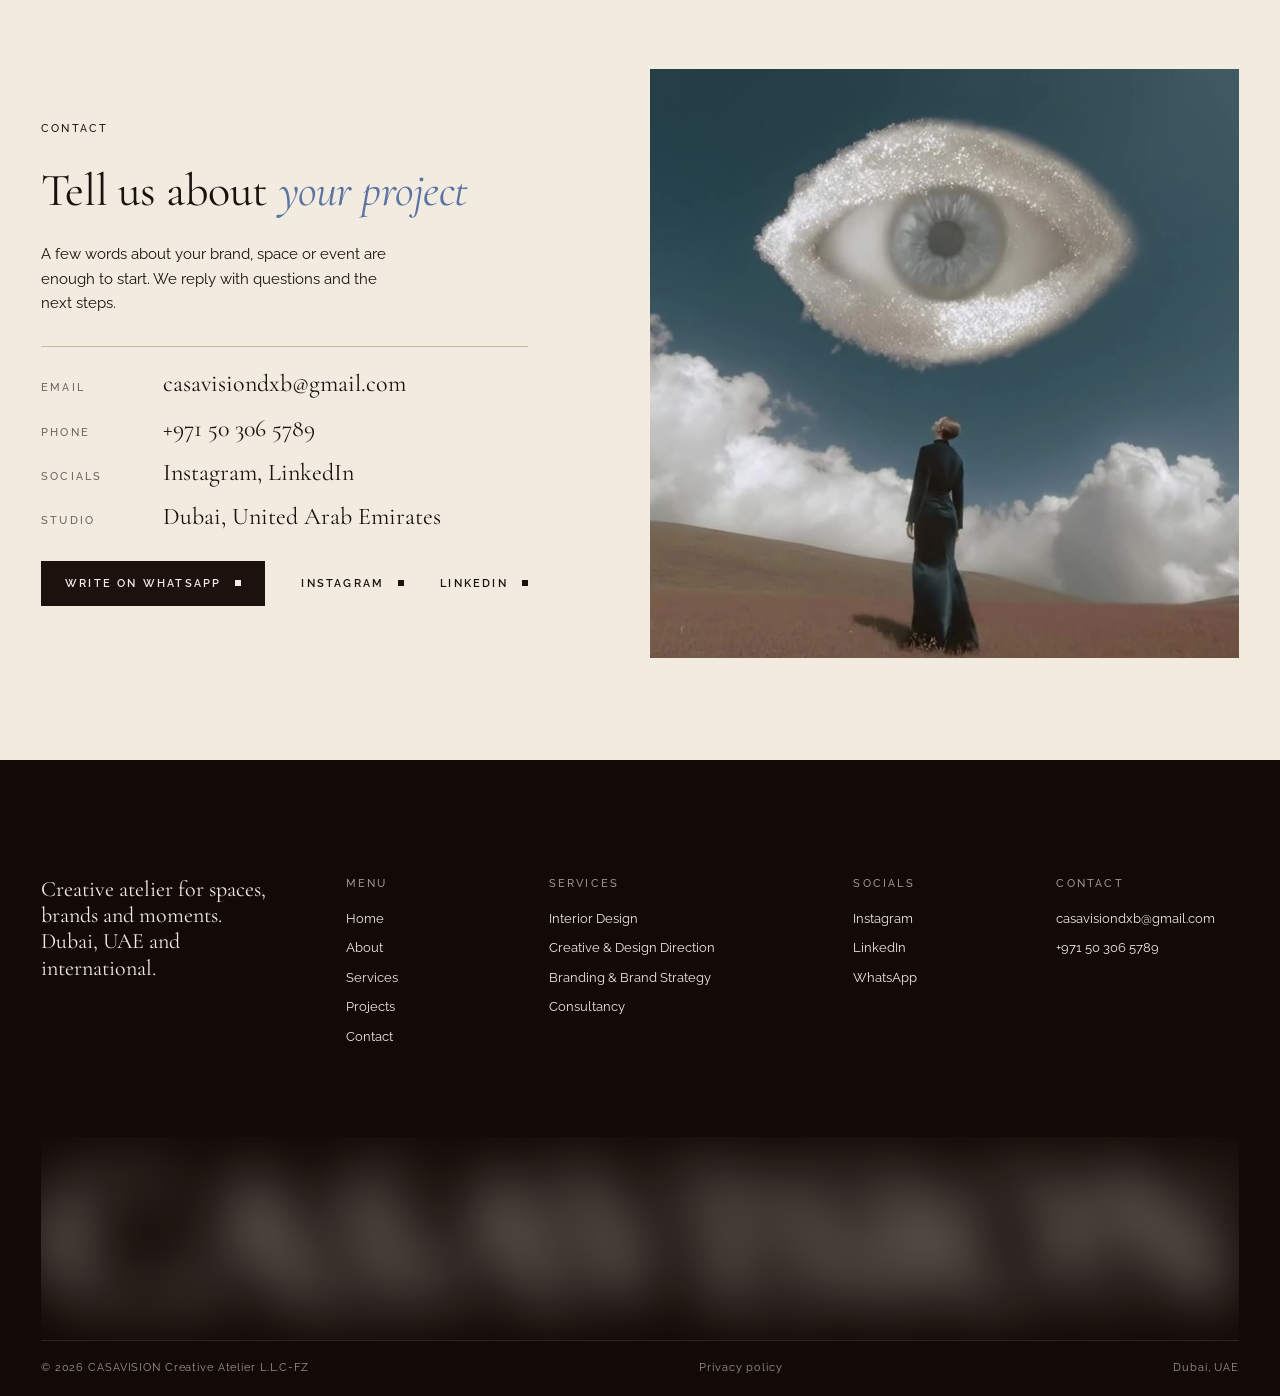
==== commit 368742b1: "Site v5: contact video instead of form, cube lands on the step lines, preloader on every load Co-Aut" ====
--- a/index.html
+++ b/index.html
@@ -324,27 +324,12 @@
         <div class="ct-lines" data-r style="--d:.2s">
           <div class="ct-line"><span class="label">Email</span><a href="mailto:casavisiondxb@gmail.com">casavisiondxb@gmail.com</a></div>
           <div class="ct-line"><span class="label">Phone</span><span>+971 50 306 5789</span></div>
+          <div class="ct-line"><span class="label">Socials</span><span><a href="#">Instagram</a>, <a href="#">LinkedIn</a></span></div>
           <div class="ct-line"><span class="label">Studio</span><span>Dubai, United Arab Emirates</span></div>
         </div>
-        <div class="ct-quick" data-r style="--d:.25s"><a class="btn solid" href="https://wa.me/971503065789" target="_blank" rel="noopener">WhatsApp</a><a class="btn" href="#">Instagram</a><a class="btn" href="#">LinkedIn</a></div>
-      </div>
-      <form class="form" id="brief" novalidate data-r style="--d:.15s">
-        <div class="f-row">
-          <div class="field"><label for="f-name">Name</label><input id="f-name" name="name" autocomplete="name" placeholder="Your name" required></div>
-          <div class="field"><label for="f-brand">Brand or company</label><input id="f-brand" name="brand" autocomplete="organization" placeholder="Brand name"></div>
-        </div>
-        <div class="f-row">
-          <div class="field"><label for="f-email">Email</label><input id="f-email" name="email" type="email" autocomplete="email" placeholder="you@brand.com" required></div>
-          <div class="field"><label for="f-phone">Phone or WhatsApp</label><input id="f-phone" name="phone" type="tel" autocomplete="tel" placeholder="+971"></div>
-        </div>
-        <fieldset>
-          <legend class="f-legend">Service</legend>
-          <div class="chips"><label class="chip"><input type="radio" name="service" id="f-svc-0" value="0"><span>Interior Design</span></label><label class="chip"><input type="radio" name="service" id="f-svc-1" value="1"><span>Creative &amp; Design Direction</span></label><label class="chip"><input type="radio" name="service" id="f-svc-2" value="2"><span>Branding &amp; Brand Strategy</span></label><label class="chip"><input type="radio" name="service" id="f-svc-3" value="3"><span>Consultancy</span></label><label class="chip"><input type="radio" name="service" id="f-svc-4" value="4" checked><span>Not sure yet</span></label></div>
-        </fieldset>
-        <div class="field"><label for="f-msg">About the project</label><textarea id="f-msg" name="message" rows="3" placeholder="What are you launching, where and when?"></textarea></div>
-        <div class="f-foot"><p class="f-note">By sending the form you agree to the privacy policy.</p><button class="btn solid" type="submit">Send request <i></i></button></div>
-        <p class="f-done" role="status">Thank you. Your request is with us, and we will be in touch soon.</p>
-      </form>
+        <div class="ct-quick" data-r style="--d:.25s"><a class="btn solid" href="https://wa.me/971503065789" target="_blank" rel="noopener">Write on WhatsApp <i></i></a><a class="more" href="#">Instagram <i></i></a><a class="more" href="#">LinkedIn <i></i></a></div>
+      </div>
+      <div class="ct-media" data-r="img" style="--d:.15s"><video autoplay muted loop playsinline preload="metadata" poster="assets/video/contact-poster.jpg"><source src="assets/video/contact.mp4" type="video/mp4"></video></div>
     </div></div>
   </section>
 </main>
--- a/assets/css/site.css
+++ b/assets/css/site.css
@@ -378,12 +378,11 @@
 .step-n { font-family: var(--display); font-style: italic; font-size: 22px; color: #5d74a3; }
 .step h3 { margin: 0; font-family: var(--display); font-weight: 500; font-size: 24px; line-height: 1.05; }
 .step p { margin: 0; font-size: var(--fs-small); color: var(--on-light-mute); }
-.step::before { content: ""; position: absolute; left: 0; top: -1px; height: 1px; width: 100%; background: var(--espresso); transform: scaleX(0); transform-origin: 0 50%; transition: transform 1s var(--ease); }
-.step.is-on::before { transform: scaleX(1); }
+.step::before { content: ""; position: absolute; left: 0; top: -1px; height: 1px; width: 100%; background: var(--espresso); transform: scaleX(var(--fill-p, 0)); transform-origin: 0 50%; }
 .step h3, .step-n { transition: color .6s var(--ease); }
 .step:not(.is-on) h3 { color: rgba(28,17,12,.55); }
 .step.is-now .step-n { color: var(--espresso); }
-.step-cube { position: absolute; left: 0; top: 0; width: 12px; height: 12px; background: var(--gold); z-index: 2; pointer-events: none; will-change: transform; }
+.step-cube { position: absolute; left: 0; top: 0; width: 12px; height: 12px; transform-origin: 50% 100%; background: var(--gold); z-index: 2; pointer-events: none; will-change: transform; }
 
 /* ---------- beliefs ---------- */
 .beliefs { padding-block: var(--band); position: relative; overflow: hidden; }
@@ -396,7 +395,7 @@
 /* ---------- contact ---------- */
 .contact { padding-block: var(--band); position: relative; }
 .ct { row-gap: 56px; }
-.ct-left { grid-column: 1 / 6; display: grid; gap: 30px; align-content: start; min-width: 0; }
+.ct-left { grid-column: 1 / 6; align-self: center; display: grid; gap: 30px; align-content: start; min-width: 0; }
 .ct-left h2 { margin: 0; font-family: var(--display); font-weight: 400; font-size: var(--fs-h2); line-height: .96; letter-spacing: -.01em; }
 .ct-left h2 em { font-style: italic; color: #5d74a3; }
 .ct-left p { margin: 0; max-width: 40ch; }
@@ -405,7 +404,7 @@
 .ct-line .label { color: var(--on-light-mute); }
 .ct-line a, .ct-line span:not(.label) { font-family: var(--display); font-size: 24px; line-height: 1.1; overflow-wrap: anywhere; }
 .ct-line a:hover { color: #5d74a3; }
-.ct-quick { display: flex; flex-wrap: wrap; gap: 8px 36px; padding-left: 16px; }
+.ct-quick { display: flex; flex-wrap: wrap; gap: 8px 36px; }
 
 .form { grid-column: 7 / 13; display: grid; gap: 30px; align-content: start; min-width: 0; }
 .f-row { display: grid; grid-template-columns: 1fr 1fr; gap: 30px; }
@@ -730,3 +729,10 @@
 .totop .tt-bar { stroke: var(--gold); stroke-dasharray: 163.4; stroke-dashoffset: calc(163.4 * (1 - var(--p, 0))); }
 .totop i { position: relative; width: 10px; height: 10px; border-left: 1px solid currentColor; border-top: 1px solid currentColor; transform: translateY(3px) rotate(45deg); transition: transform .5s var(--ease); }
 .totop:hover i { transform: translateY(-1px) rotate(45deg); }
+
+/* contact video */
+.ct-media { grid-column: 7 / 13; position: relative; overflow: hidden; aspect-ratio: 1 / 1; max-height: 82vh; justify-self: stretch; }
+.ct-media video { width: 100%; height: 100%; object-fit: cover; display: block; }
+.ct-quick { align-items: center; }
+@media (max-width: 1100px) { .ct-left { grid-column: 1 / 7; } .ct-media { grid-column: 7 / 13; } }
+@media (max-width: 760px) { .ct-left, .ct-media { grid-column: 1 / -1; } .ct-media { aspect-ratio: 4 / 5; } }
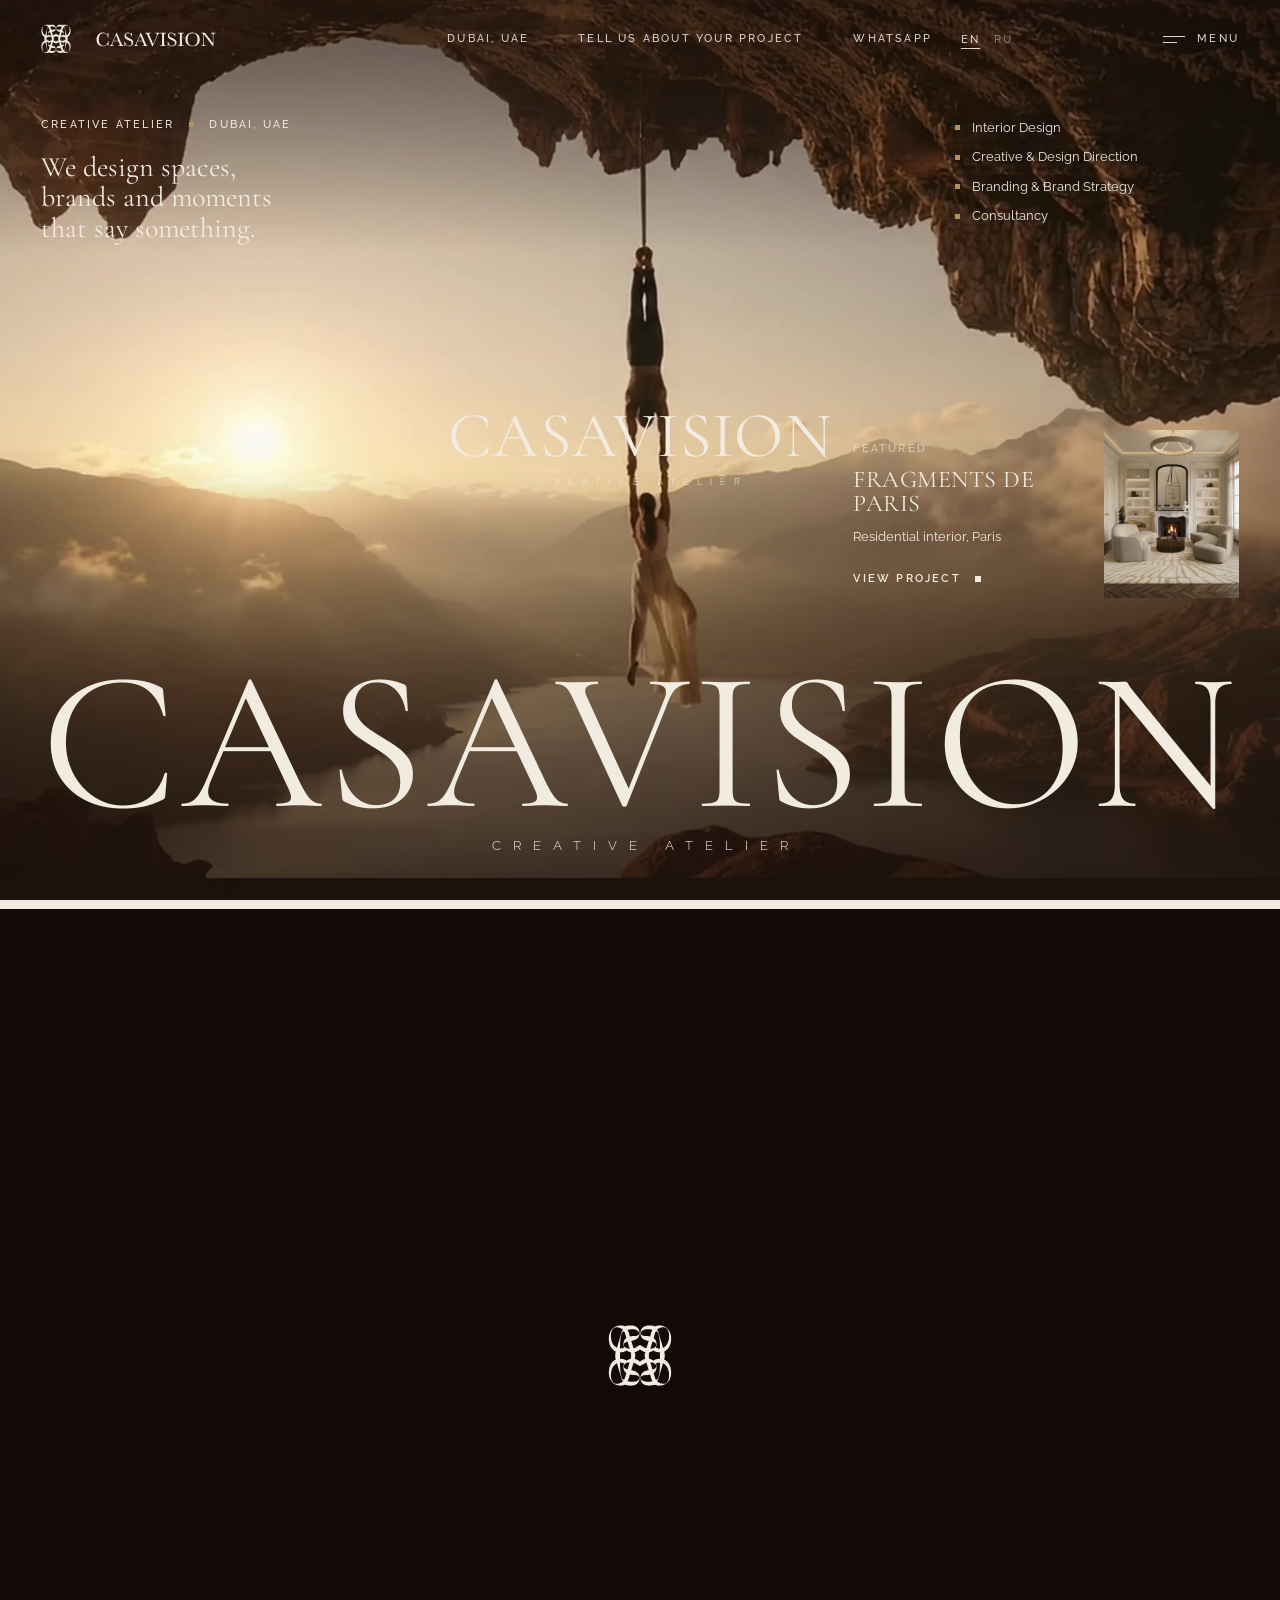
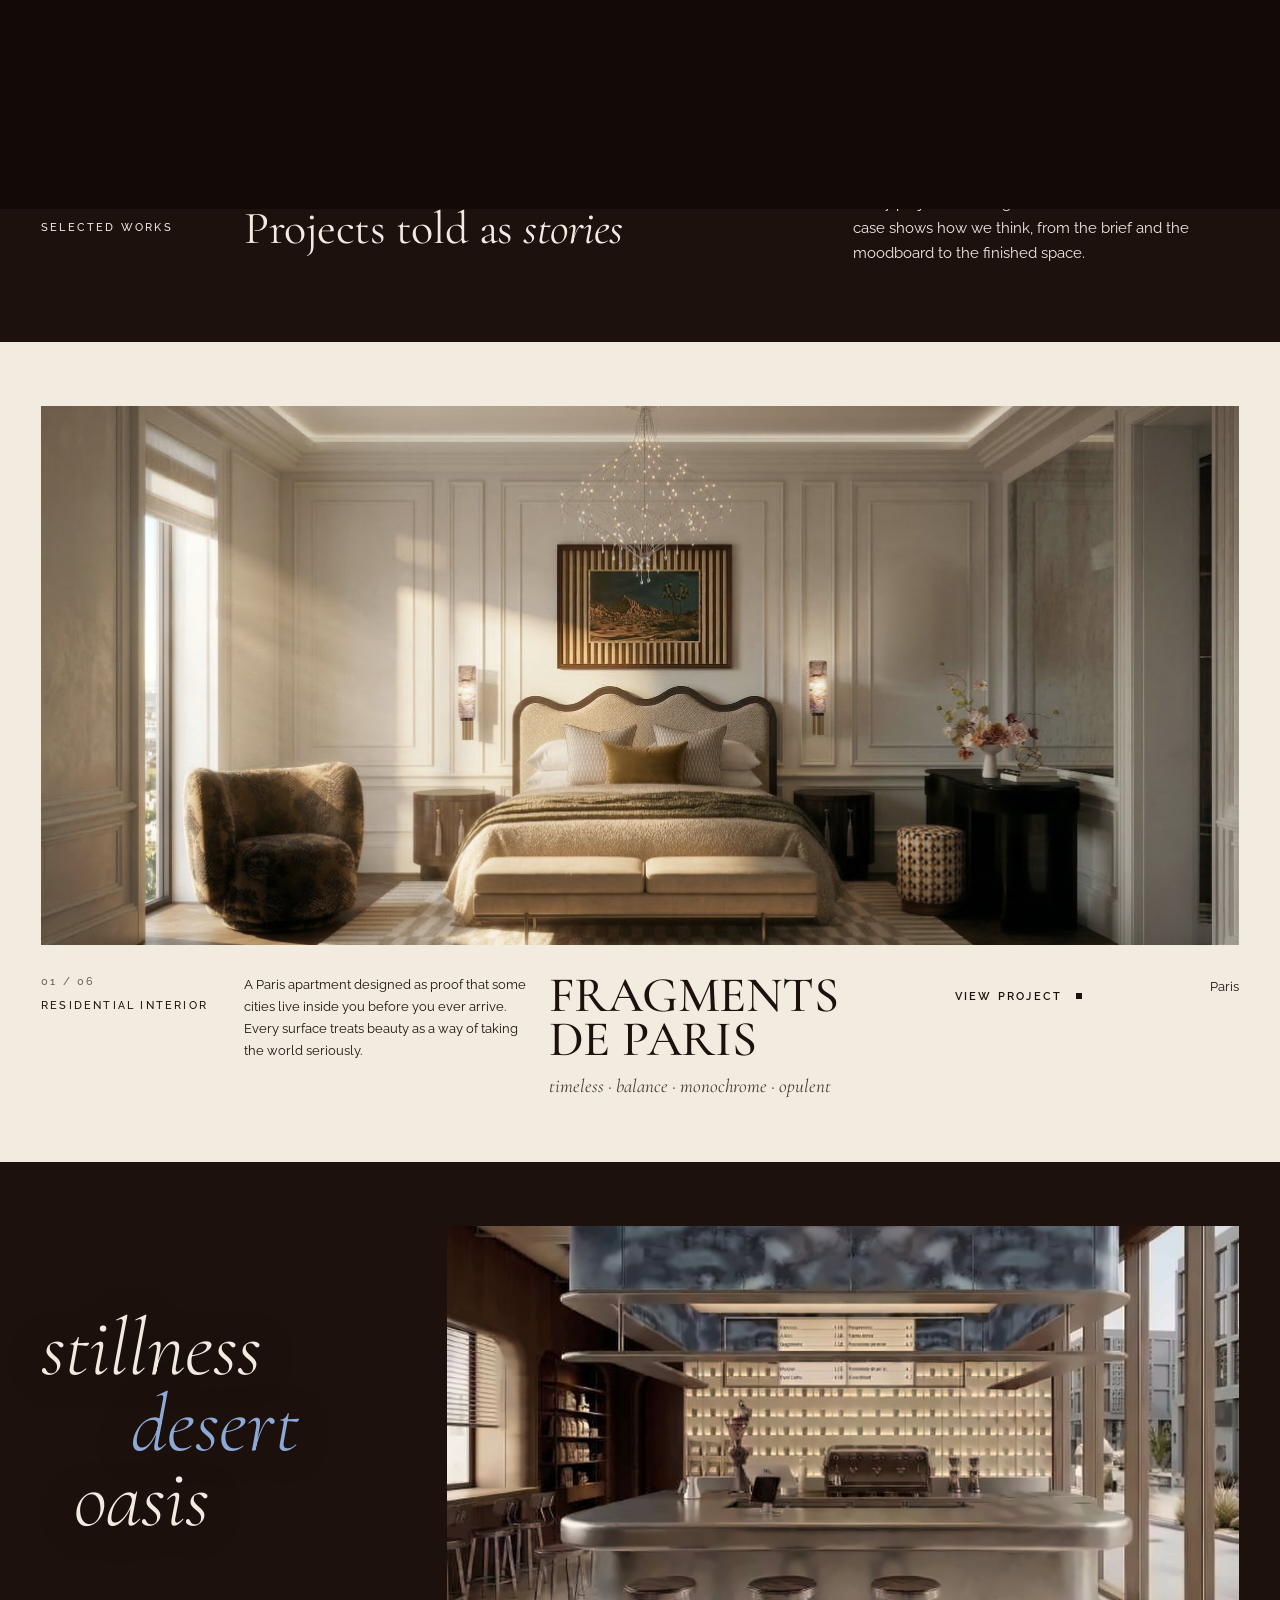
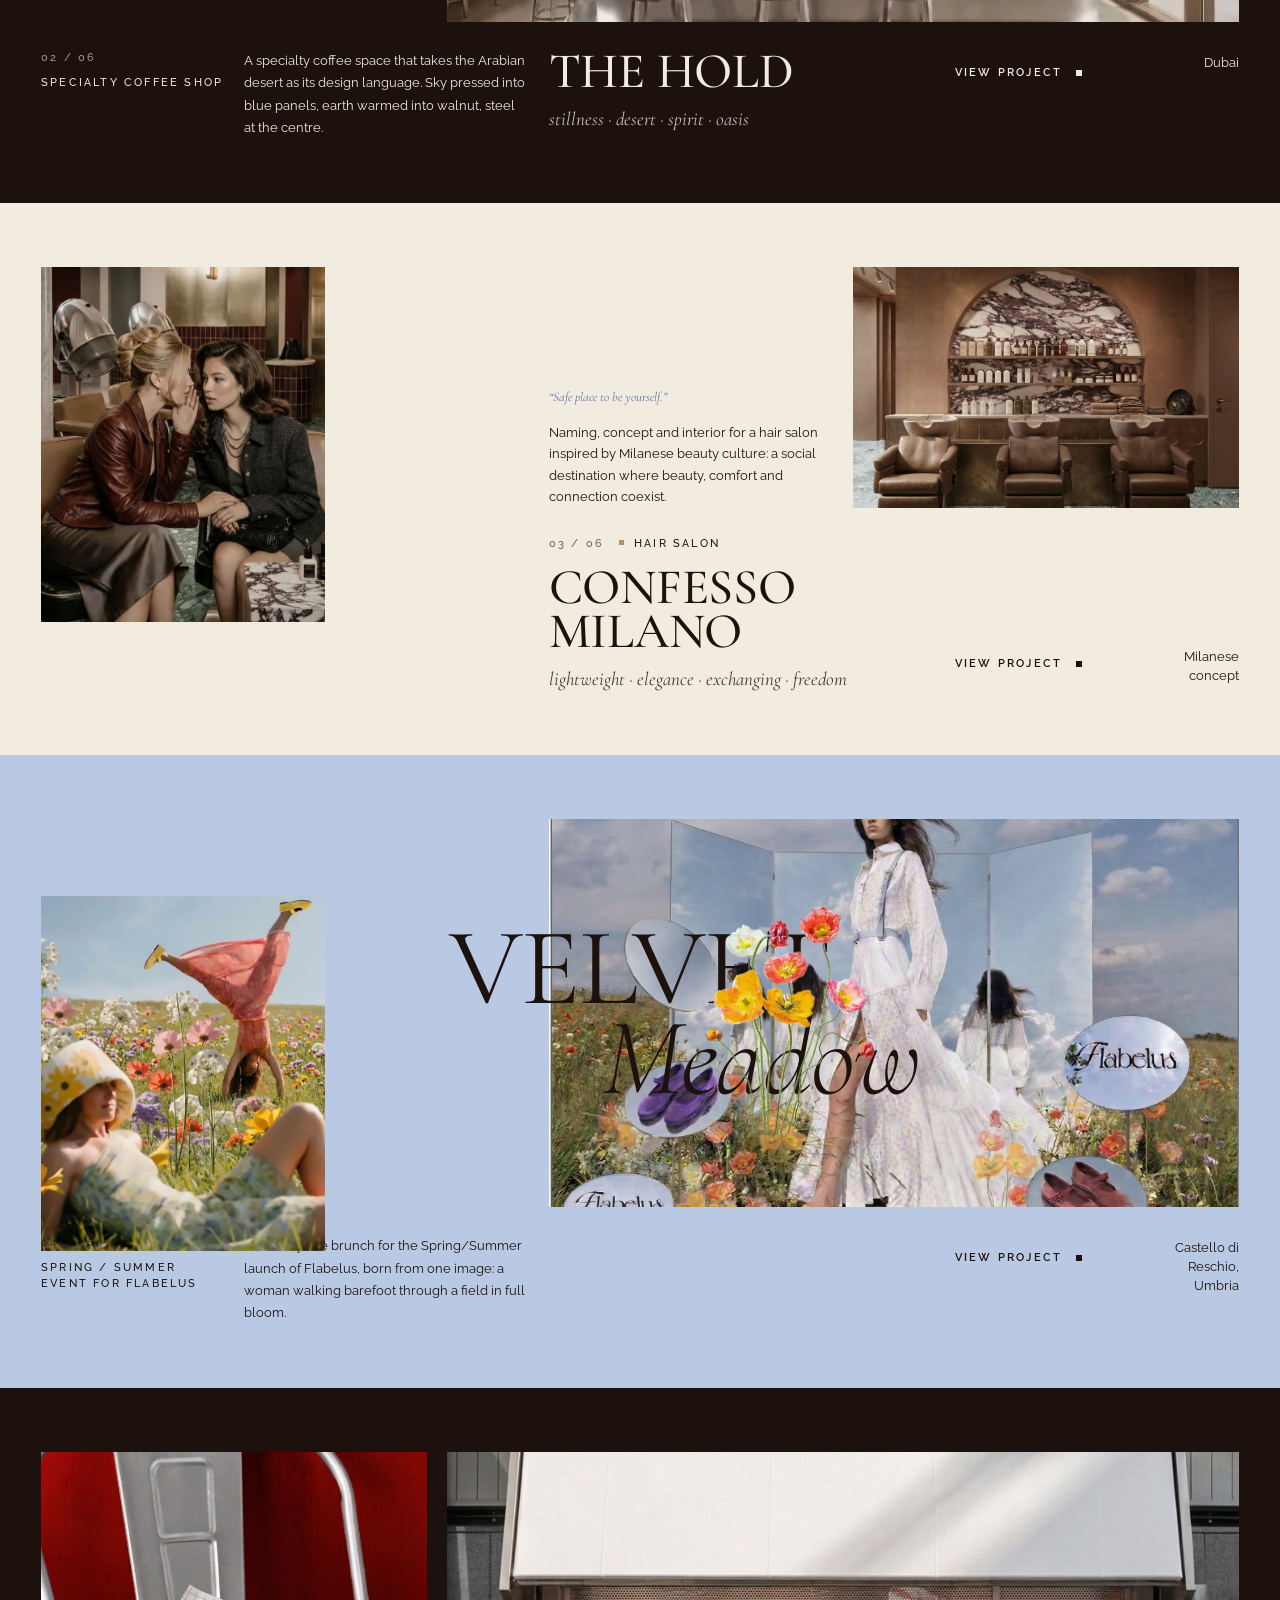
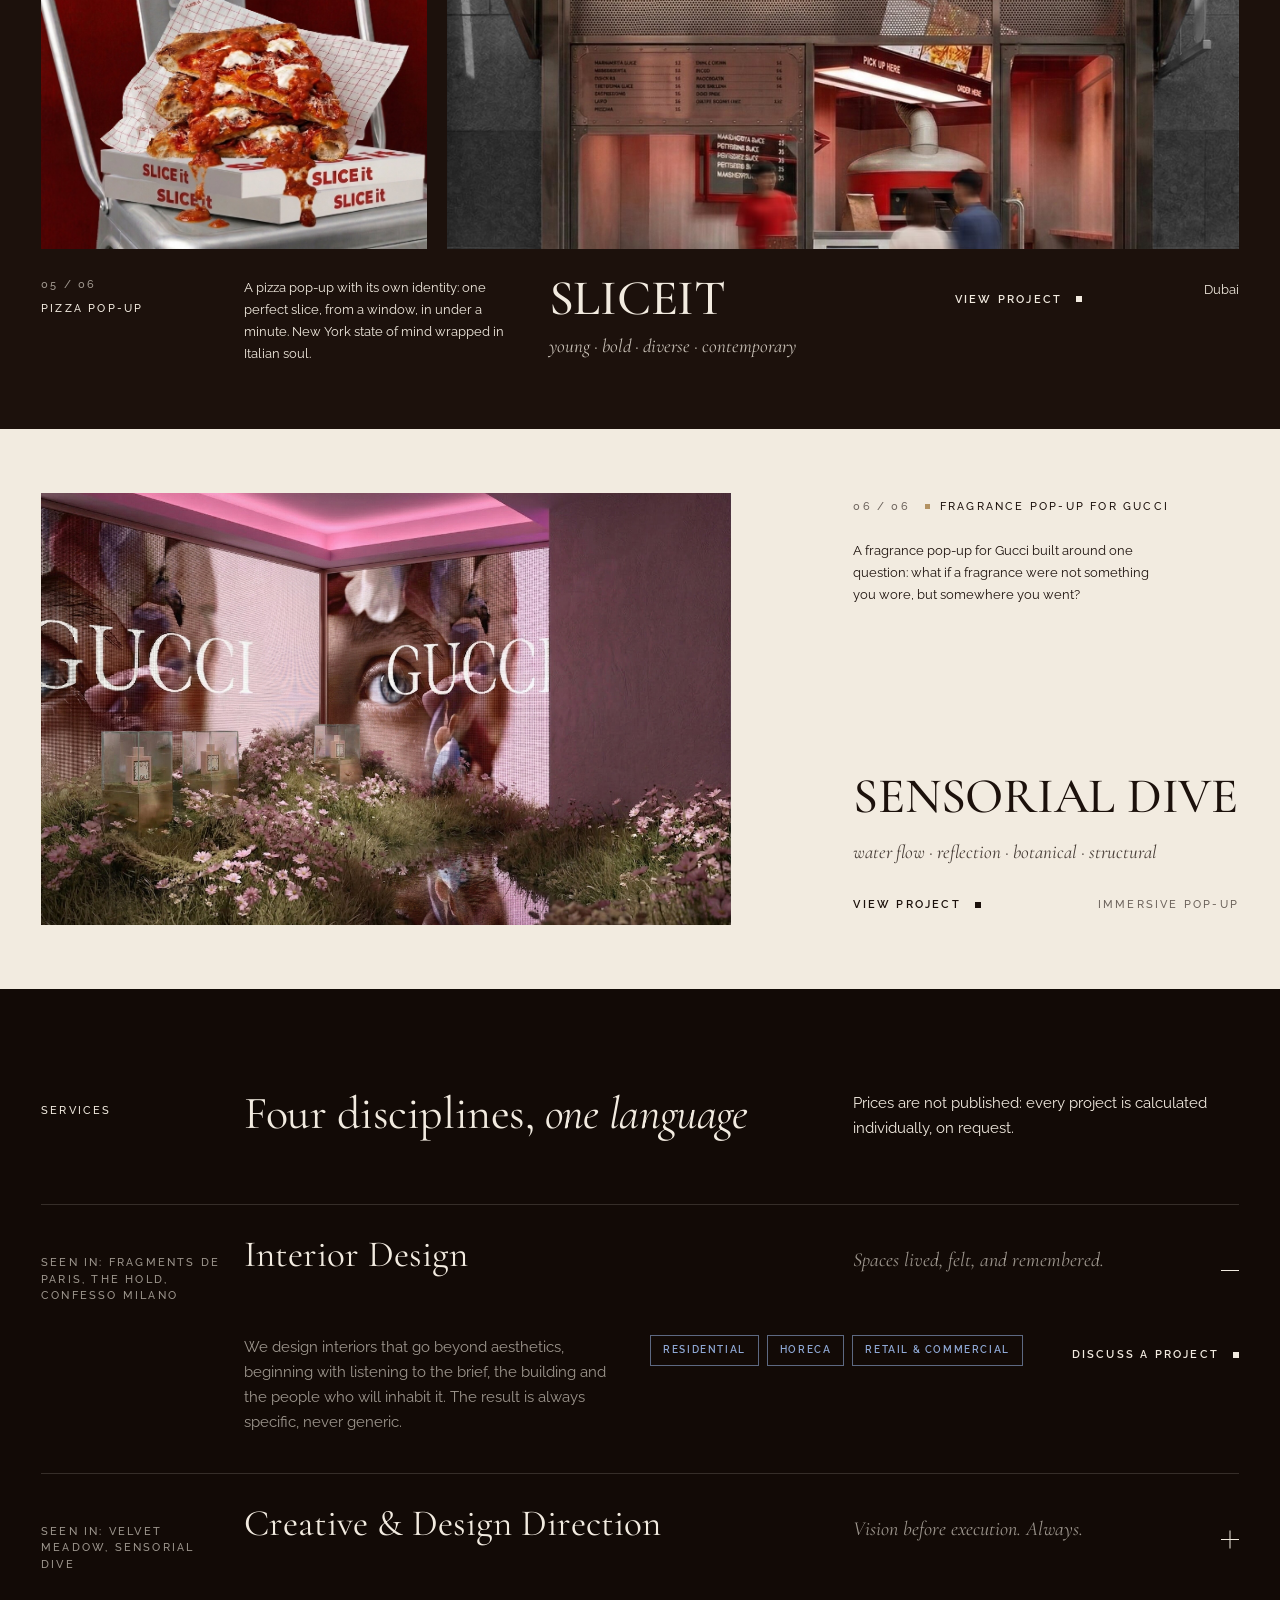
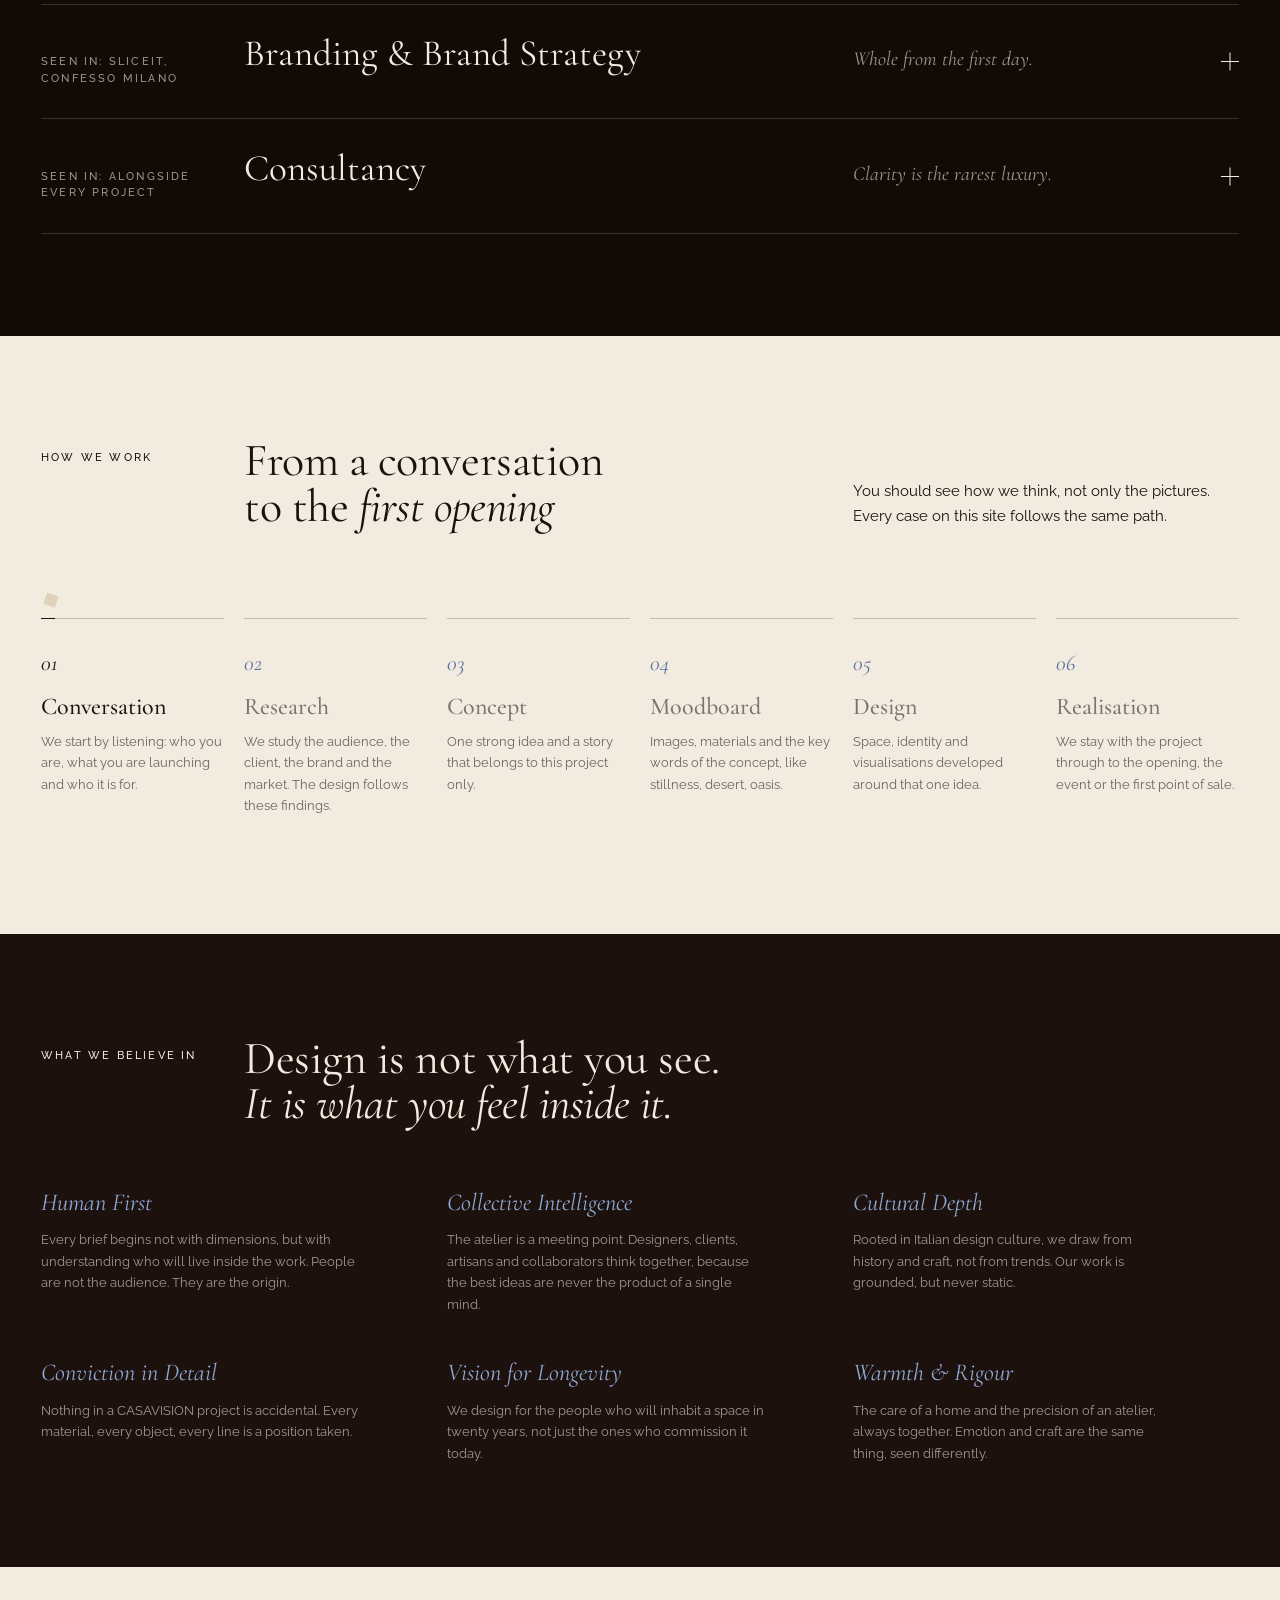
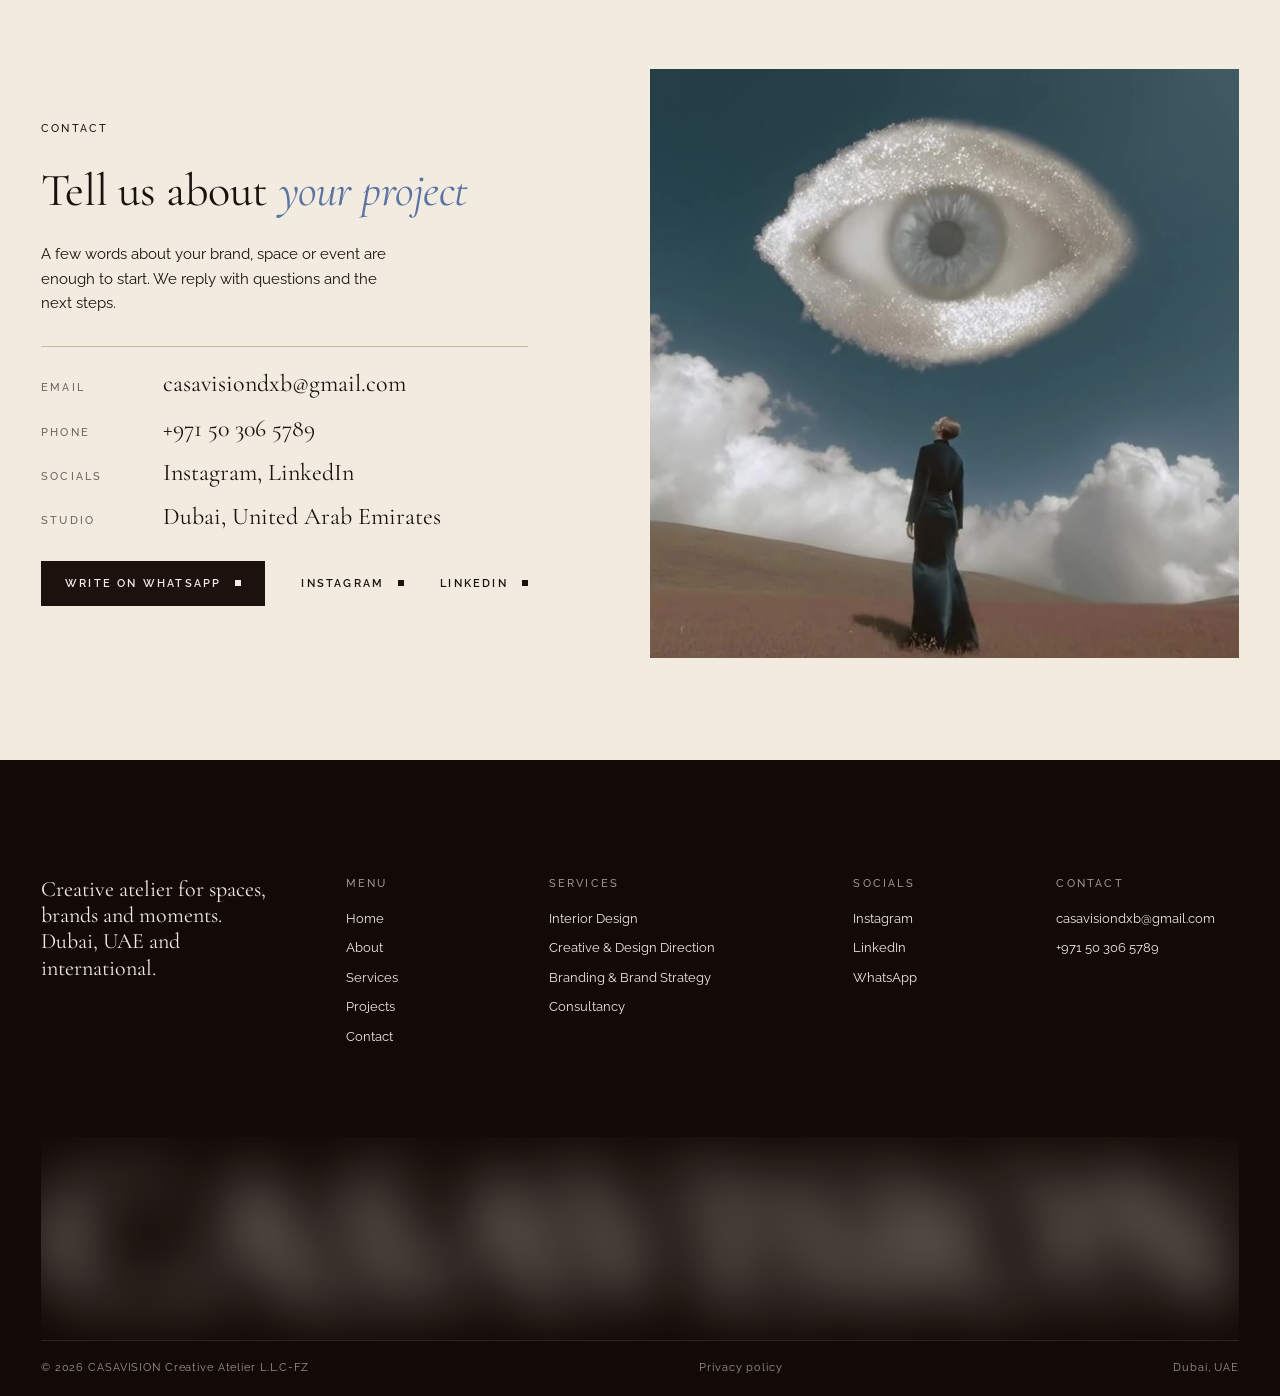
==== commit e9637280: "Preloader: live wordmark grows into the cover title Co-Authored-By: Claude Opus 5.5 <noreply@anthrop" ====
--- a/index.html
+++ b/index.html
@@ -14,7 +14,8 @@
 <body>
 <div class="preloader" aria-hidden="true">
   <div class="pl-in">
-    <span class="pl-logo"></span>
+    <span class="pl-word">CASAVISION</span>
+    <span class="pl-sub">Creative atelier</span>
   </div>
 </div>
 <div class="curtain" aria-hidden="true"><span class="pl-mono"></span></div>
@@ -72,7 +73,7 @@
           <span class="hc-txt"><span class="label mute">Featured</span><span class="hc-title">Fragments de Paris</span><span>Residential interior, Paris</span><span class="more">View project <i></i></span></span>
           <span class="hc-img"><img src="assets/img/fragments/living.jpg" alt="Living room of the Fragments de Paris apartment"></span>
         </a>
-        <h1 class="masthead" data-r style="--d:.25s"><span class="mh-word" data-fit="1" data-fit-h="0.24">CASAVISION</span><span class="mh-sub">Creative atelier</span></h1>
+        <h1 class="masthead is-waiting"><span class="mh-word" data-fit="1" data-fit-h="0.24">CASAVISION</span><span class="mh-sub">Creative atelier</span></h1>
       </div>
     </div>
   </section>
--- a/assets/css/site.css
+++ b/assets/css/site.css
@@ -536,14 +536,22 @@
 .pn-title { font-family: var(--display); font-weight: 500; font-size: clamp(52px, 10vw, 180px); line-height: .84; text-transform: uppercase; text-wrap: balance; }
 
 /* ---------- preloader + page curtain ---------- */
-.preloader { position: fixed; inset: 0; z-index: 300; background: var(--ink); color: var(--cream); display: grid; place-items: center; transition: opacity 1s var(--ease), visibility 0s 1s; }
-.preloader.is-done { opacity: 0; visibility: hidden; pointer-events: none; }
+.preloader { position: fixed; inset: 0; z-index: 300; color: var(--cream); display: grid; place-items: center; pointer-events: none; }
+.preloader::before { content: ""; position: absolute; inset: 0; background: var(--ink); transition: opacity 1.2s var(--ease) .15s; pointer-events: auto; }
+.preloader.is-leaving::before { opacity: 0; pointer-events: none; }
+.preloader.is-done { visibility: hidden; }
 .preloader.is-quick .pl-in { display: none; }
-.pl-in { width: min(52vw, 230px); display: grid; justify-items: center; }
-.pl-logo { width: 100%; aspect-ratio: 2964 / 624; -webkit-mask-image: url("[data-uri]"); mask-image: url("[data-uri]"); }
-.preloader .pl-logo { opacity: 0; filter: blur(14px); transform: scale(1.04); animation: plHaze 1.3s var(--ease) .15s forwards; }
-.preloader.is-done .pl-logo { filter: blur(8px); opacity: 0; transition: filter .8s var(--ease), opacity .8s var(--ease); }
-@keyframes plHaze { 60% { opacity: .9; } to { opacity: 1; filter: blur(0); transform: none; } }
+.pl-in { position: relative; display: grid; justify-items: center; text-align: center; }
+.pl-word, .pl-sub { display: block; white-space: nowrap; transform-origin: 50% 50%; will-change: transform, opacity, filter; }
+.pl-word { font-family: var(--display); font-weight: 400; letter-spacing: .02em; line-height: .8; font-size: clamp(34px, 5vw, 64px); }
+.pl-sub { margin-top: 14px; font-family: var(--sans); font-weight: 300; text-transform: uppercase; font-size: clamp(8px, .7vw, 10px); letter-spacing: .9em; text-indent: .9em; }
+.preloader .pl-word, .preloader .pl-sub { opacity: 0; filter: blur(12px); animation: plHaze 1.3s var(--ease) .15s forwards; }
+.preloader .pl-sub { animation-delay: .45s; }
+@keyframes plHaze { to { opacity: 1; filter: blur(0); } }
+.preloader.is-leaving .pl-word, .preloader.is-leaving .pl-sub { animation: none; opacity: 1; filter: none; transition: transform 1.4s cubic-bezier(.65,0,.25,1), opacity .5s var(--ease); }
+.preloader.is-fading .pl-word, .preloader.is-fading .pl-sub { opacity: 0; }
+.masthead.is-waiting { opacity: 0; }
+.pl-logo { width: 100%; aspect-ratio: 2964 / 624; }
 .curtain { position: fixed; inset: 0; z-index: 290; background: var(--ink); color: var(--cream); pointer-events: none; display: grid; place-items: center; transform: translateY(101%); transition: transform .9s var(--ease); }
 .curtain .pl-logo { width: min(50vw, 300px); opacity: .9; }
 .curtain.is-cover { transform: translateY(0); }
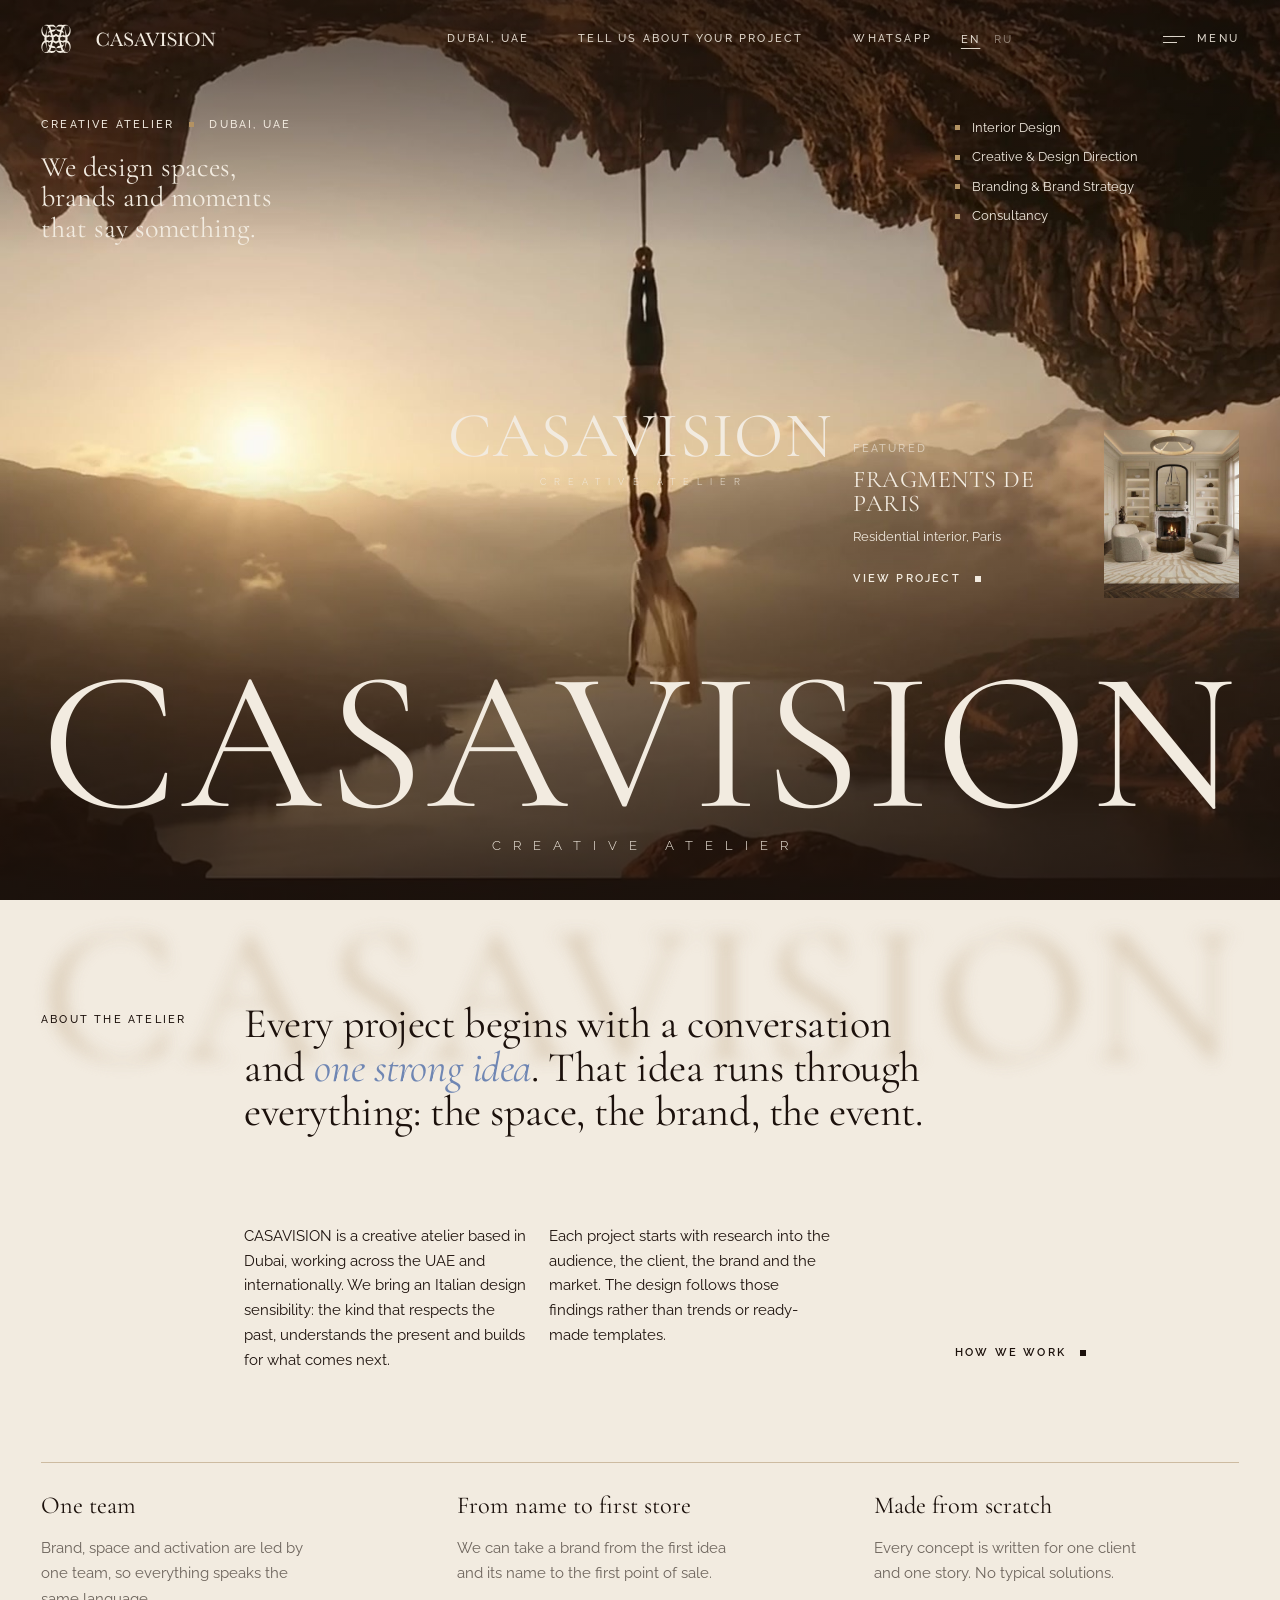
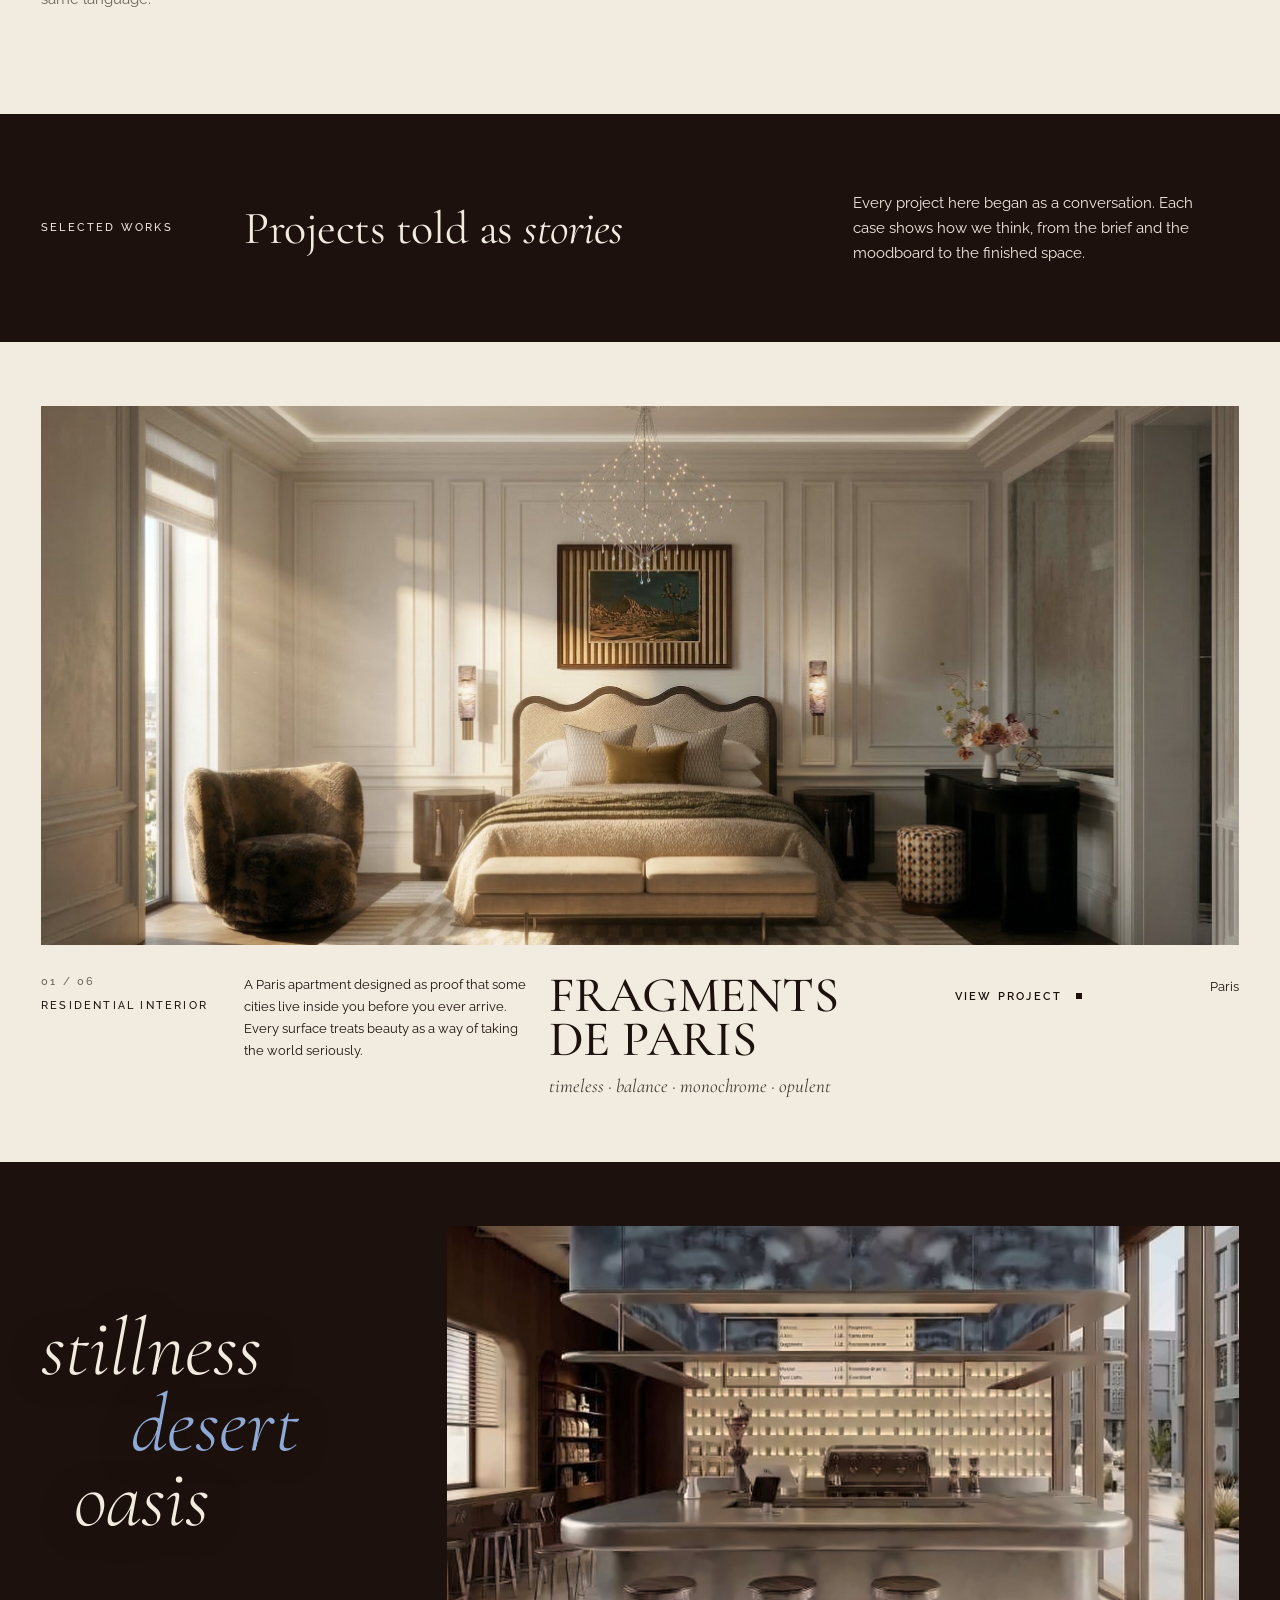
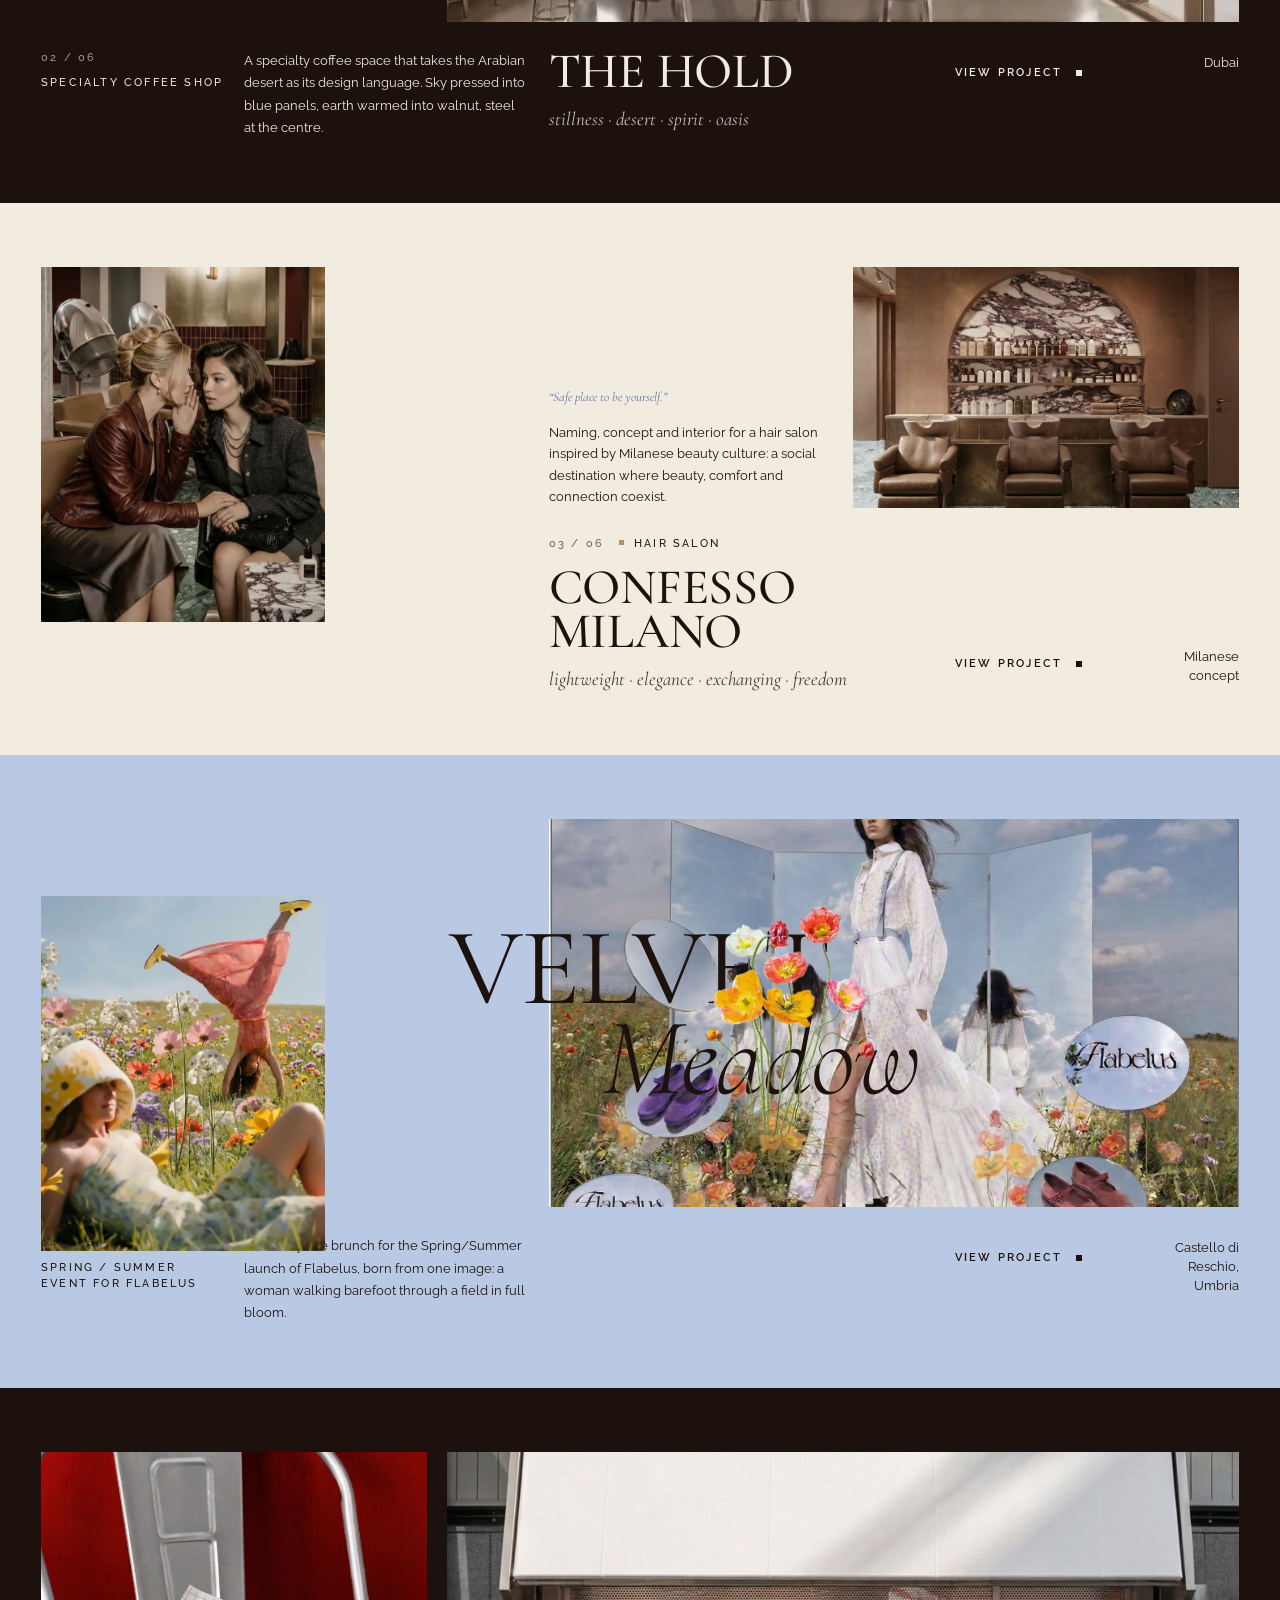
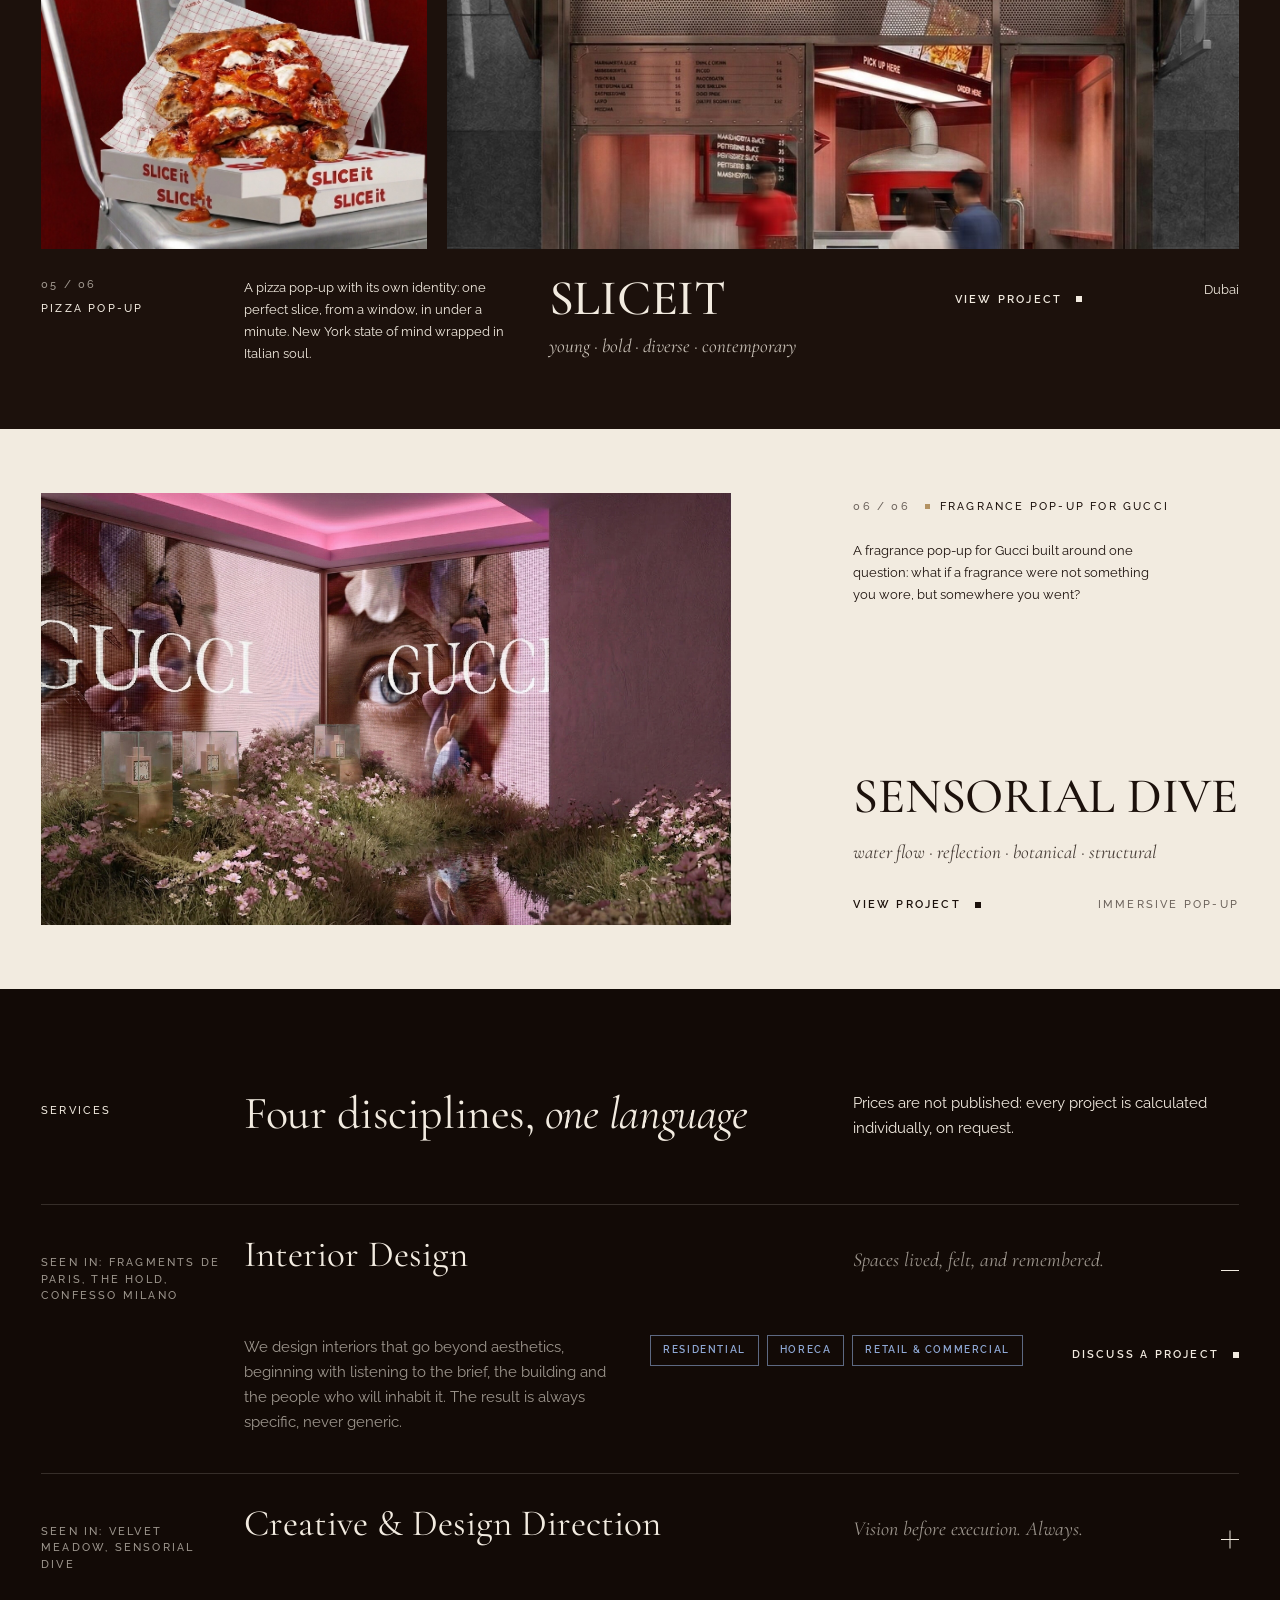
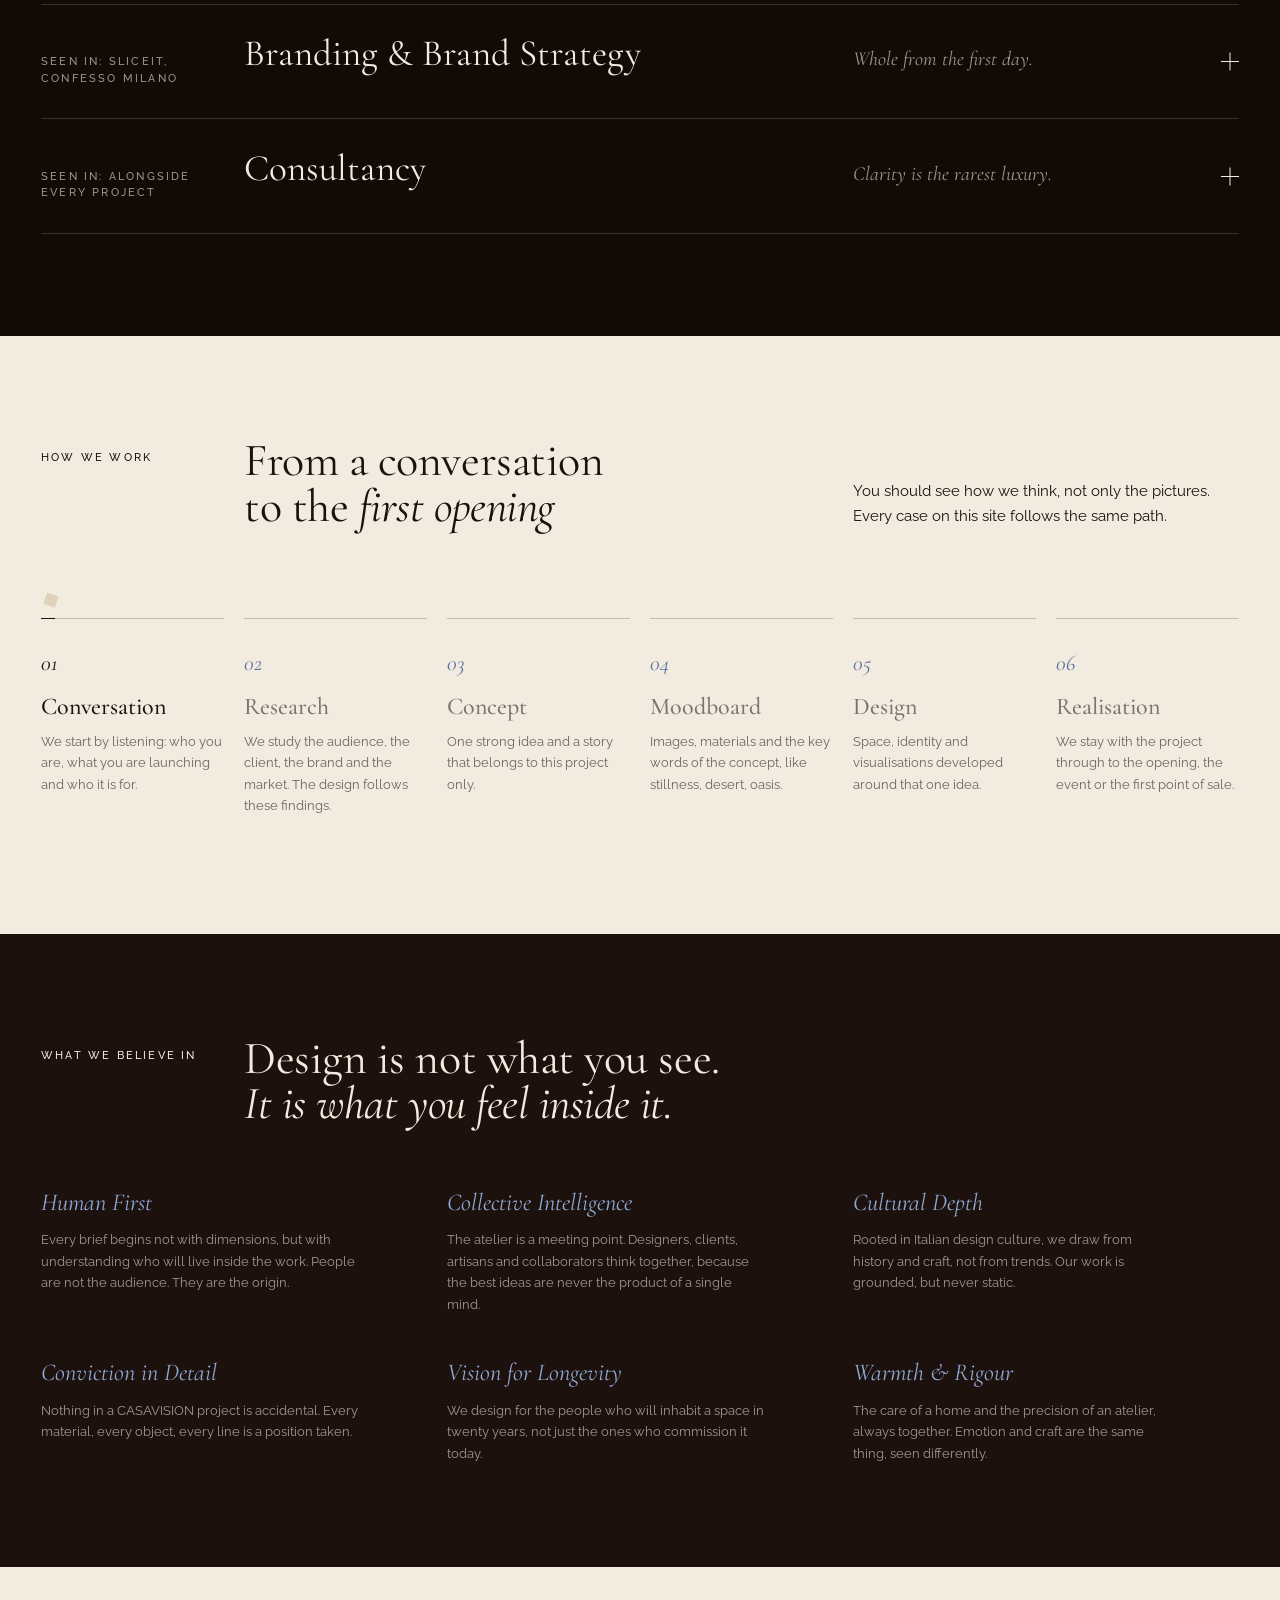
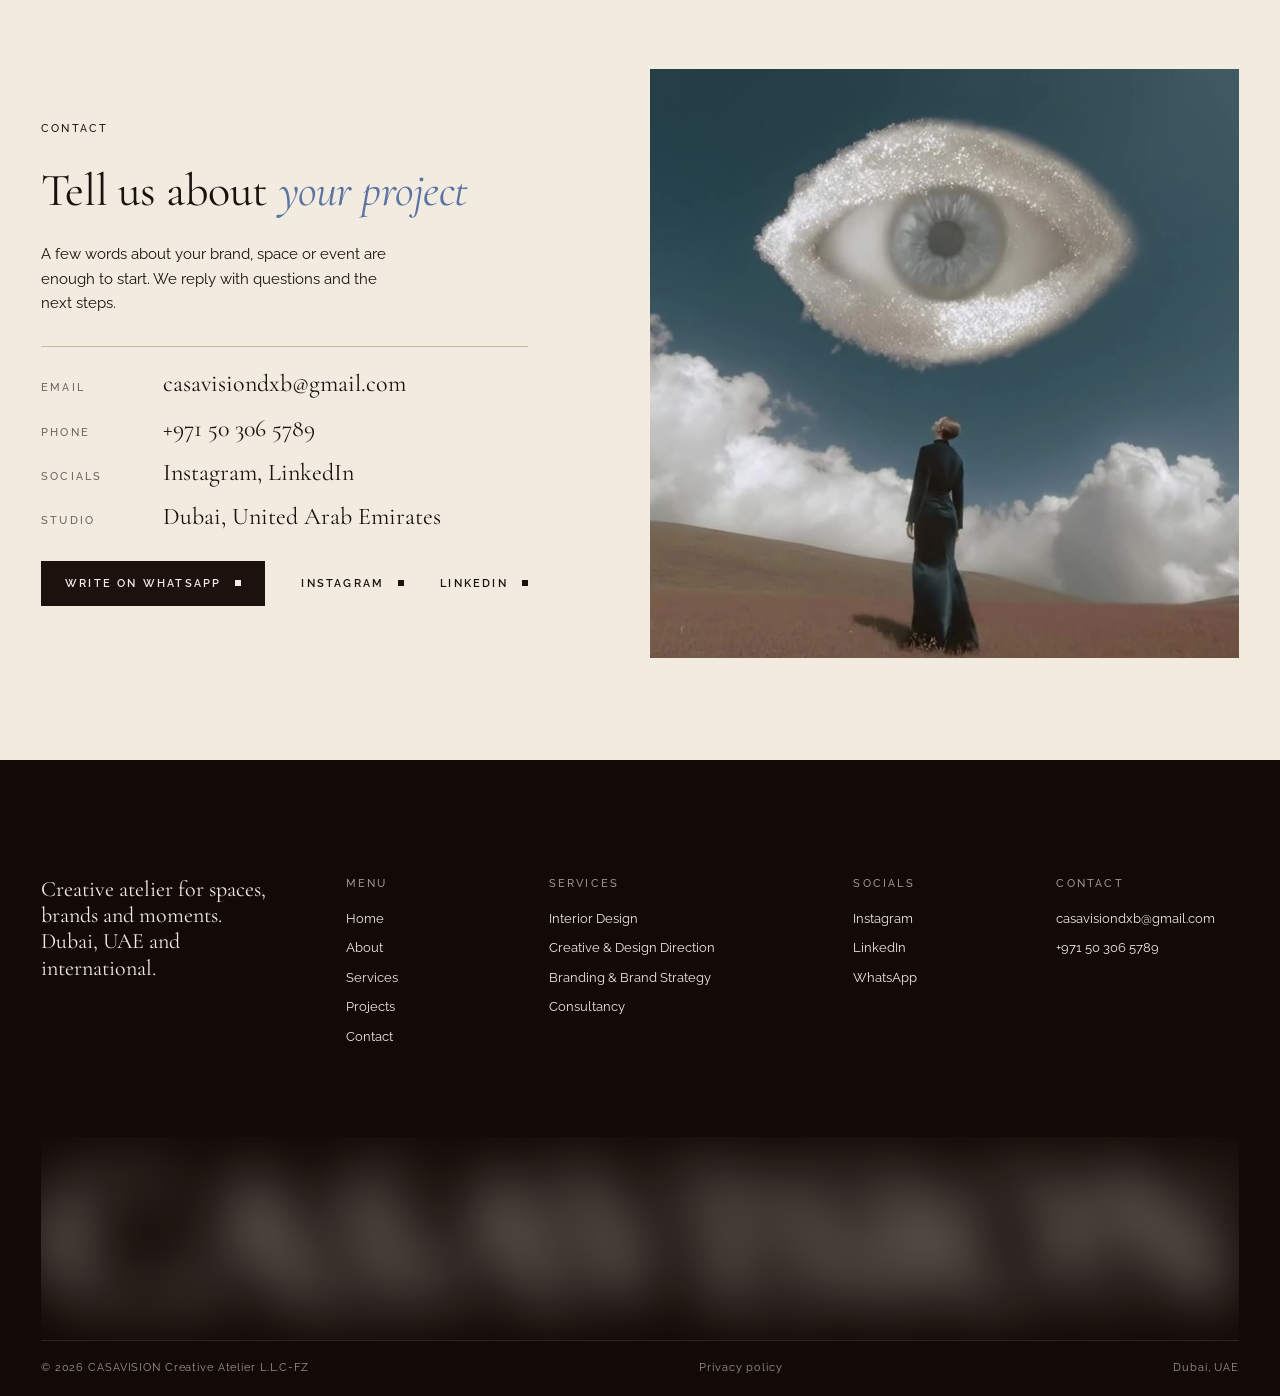
==== commit 9a16d2c4: "Remove the page-transition curtain; only the preloader remains Co-Authored-By: Claude Opus 5.5 <nore" ====
--- a/index.html
+++ b/index.html
@@ -18,7 +18,6 @@
     <span class="pl-sub">Creative atelier</span>
   </div>
 </div>
-<div class="curtain" aria-hidden="true"><span class="pl-mono"></span></div>
 <header class="hdr wrap">
   <div class="grid">
     <a class="brand" href="#top" aria-label="CASAVISION"><span class="mono"></span><span class="logo"></span></a>
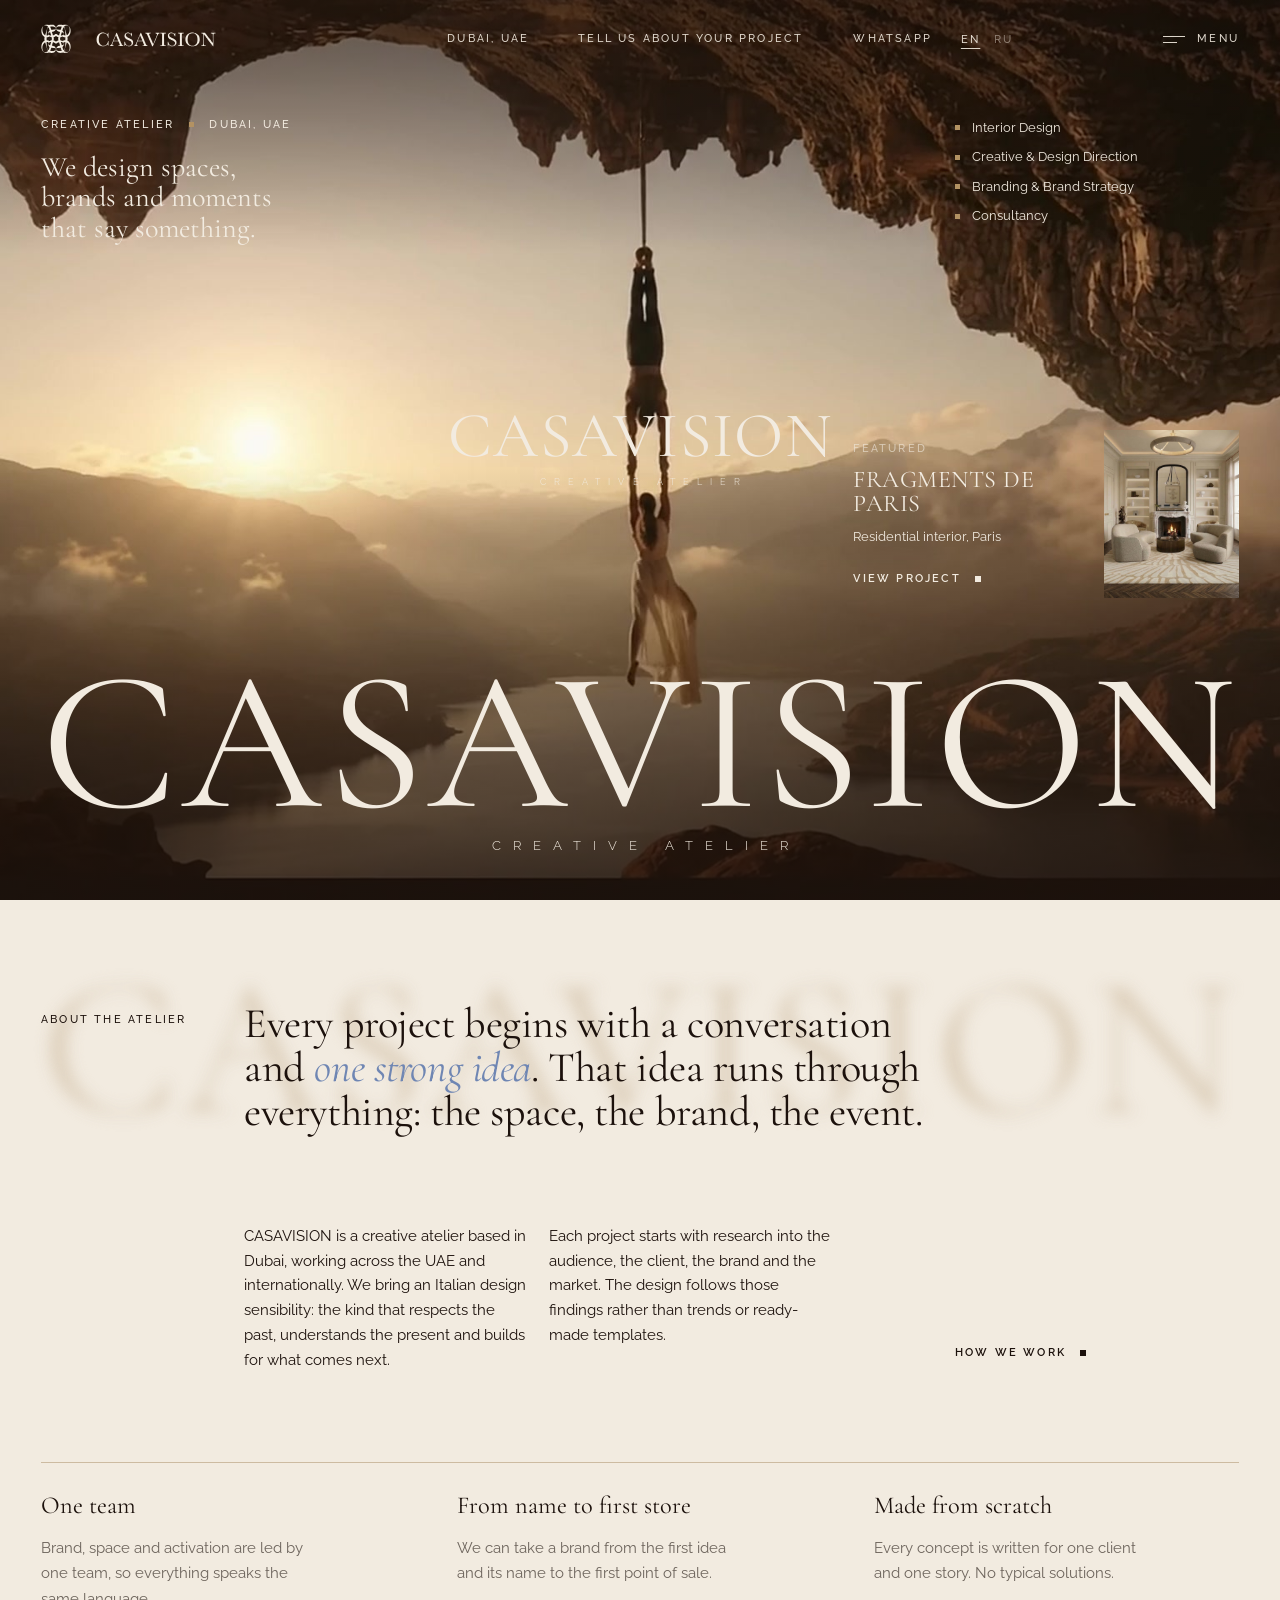
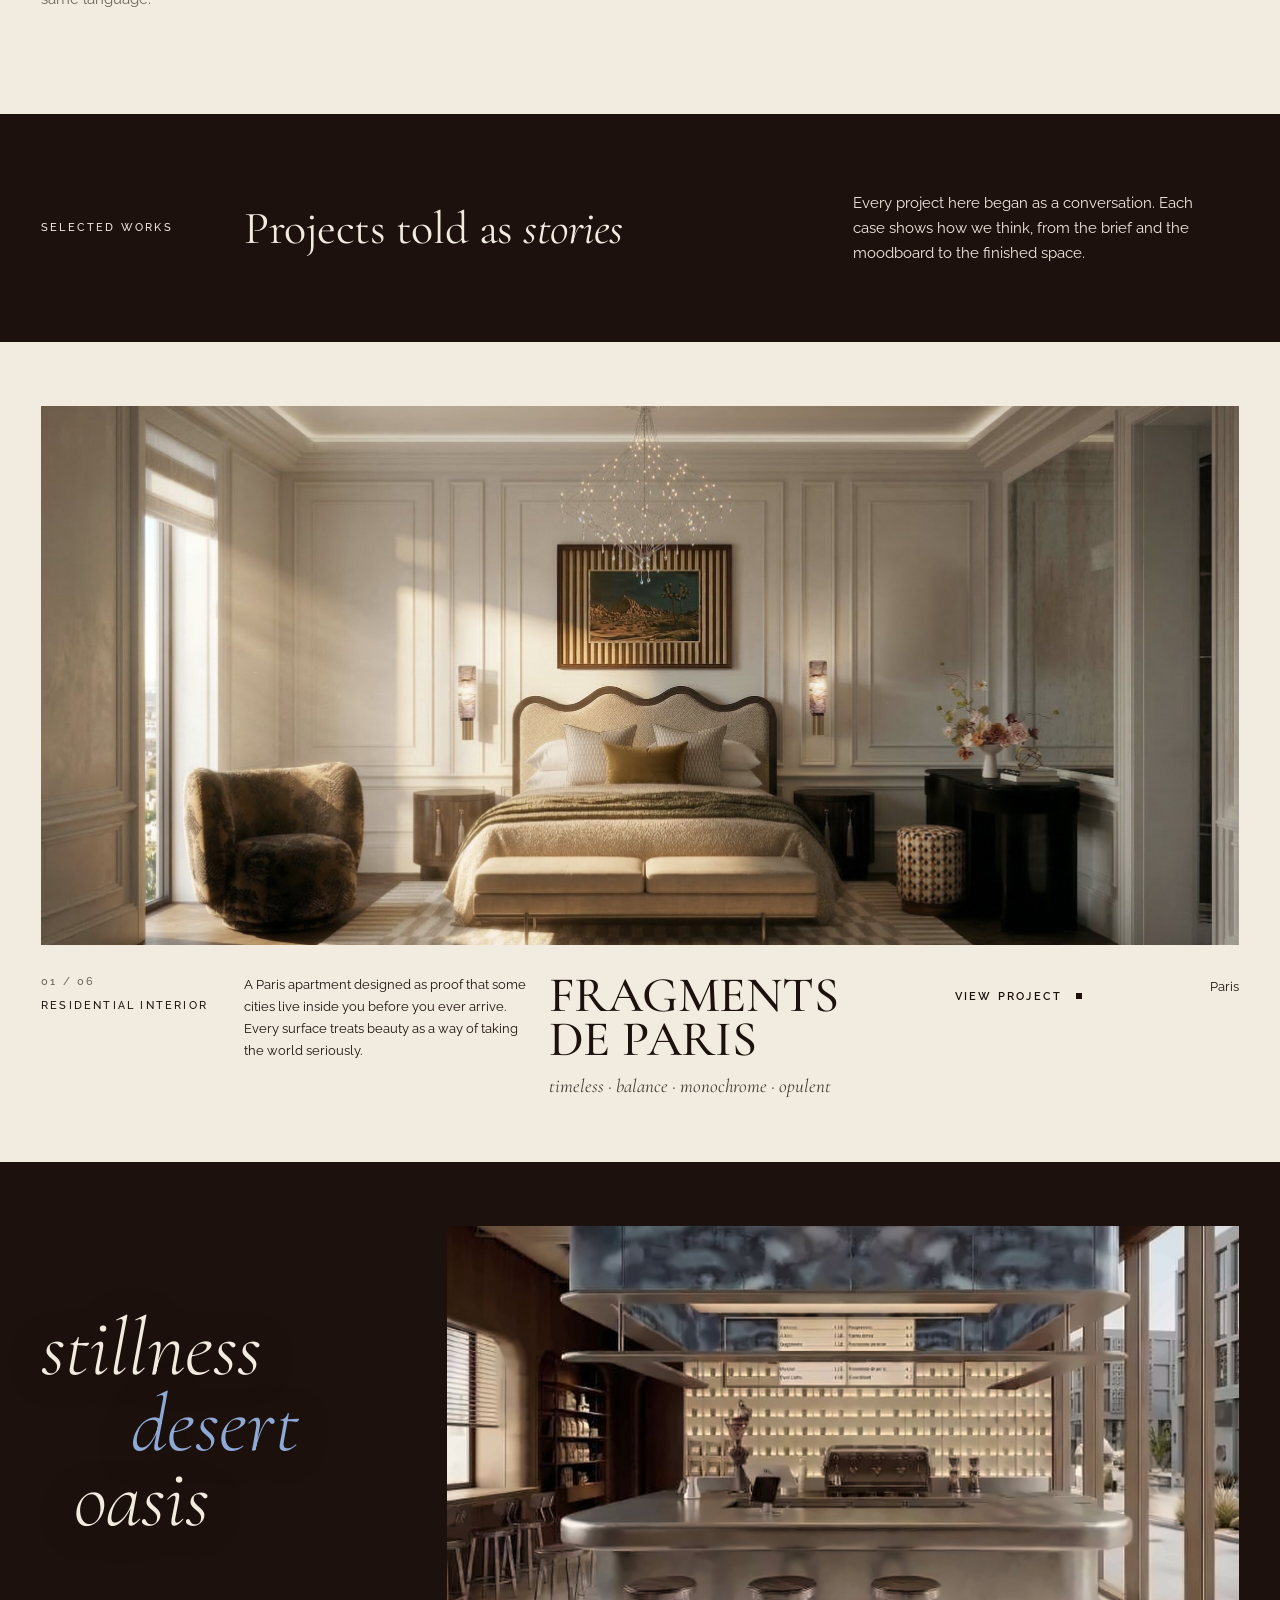
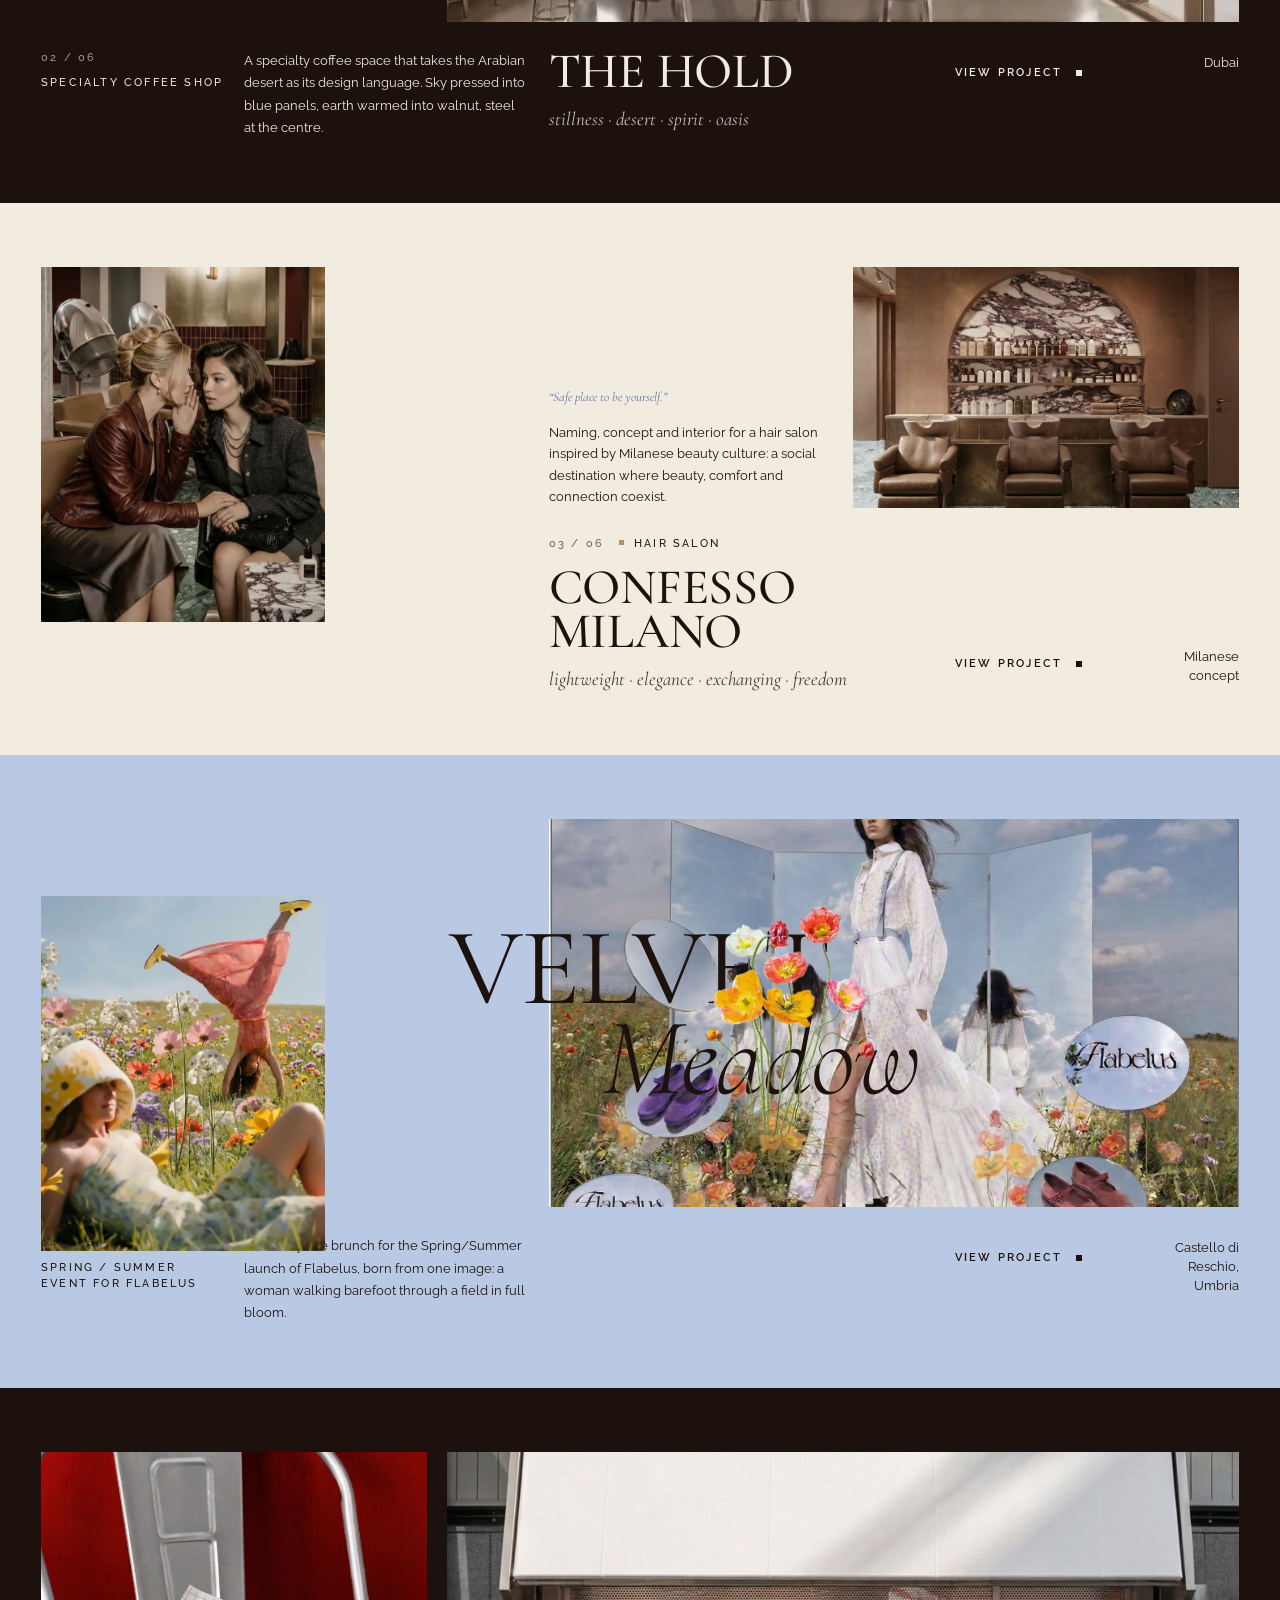
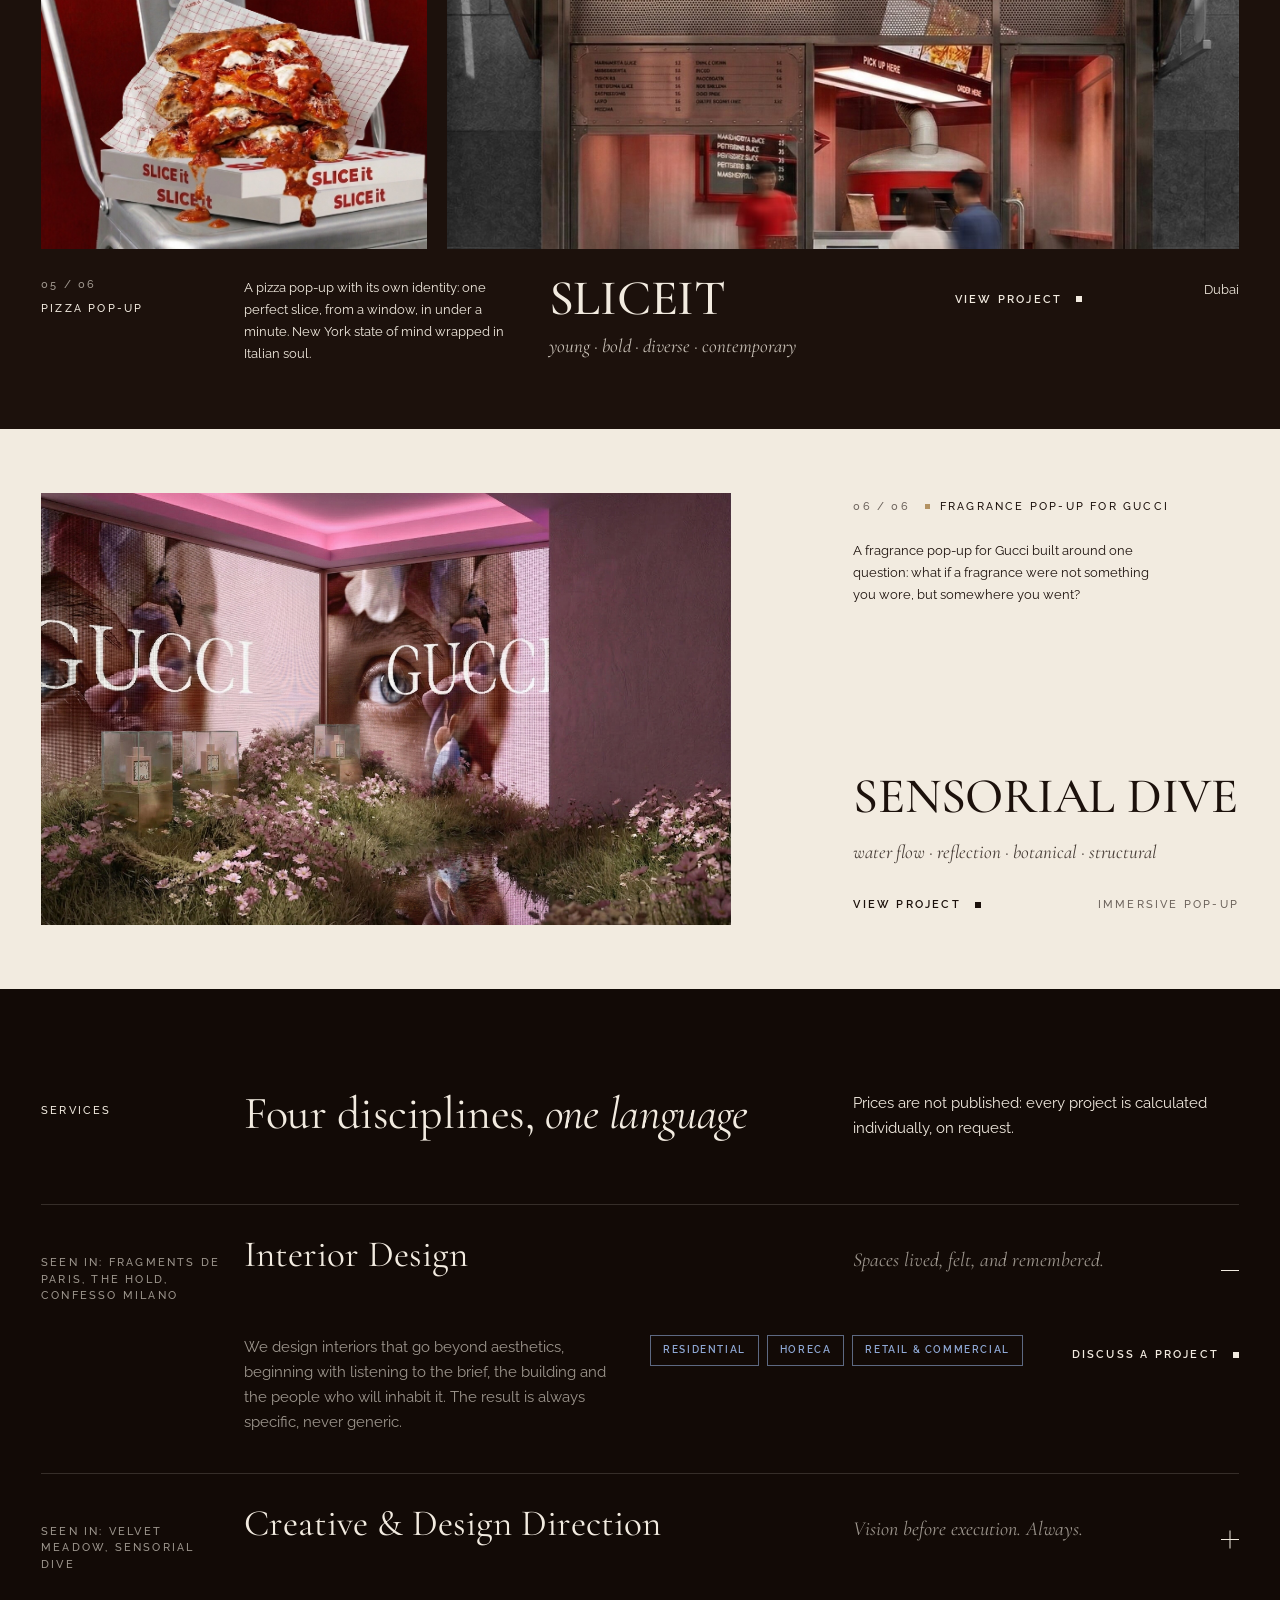
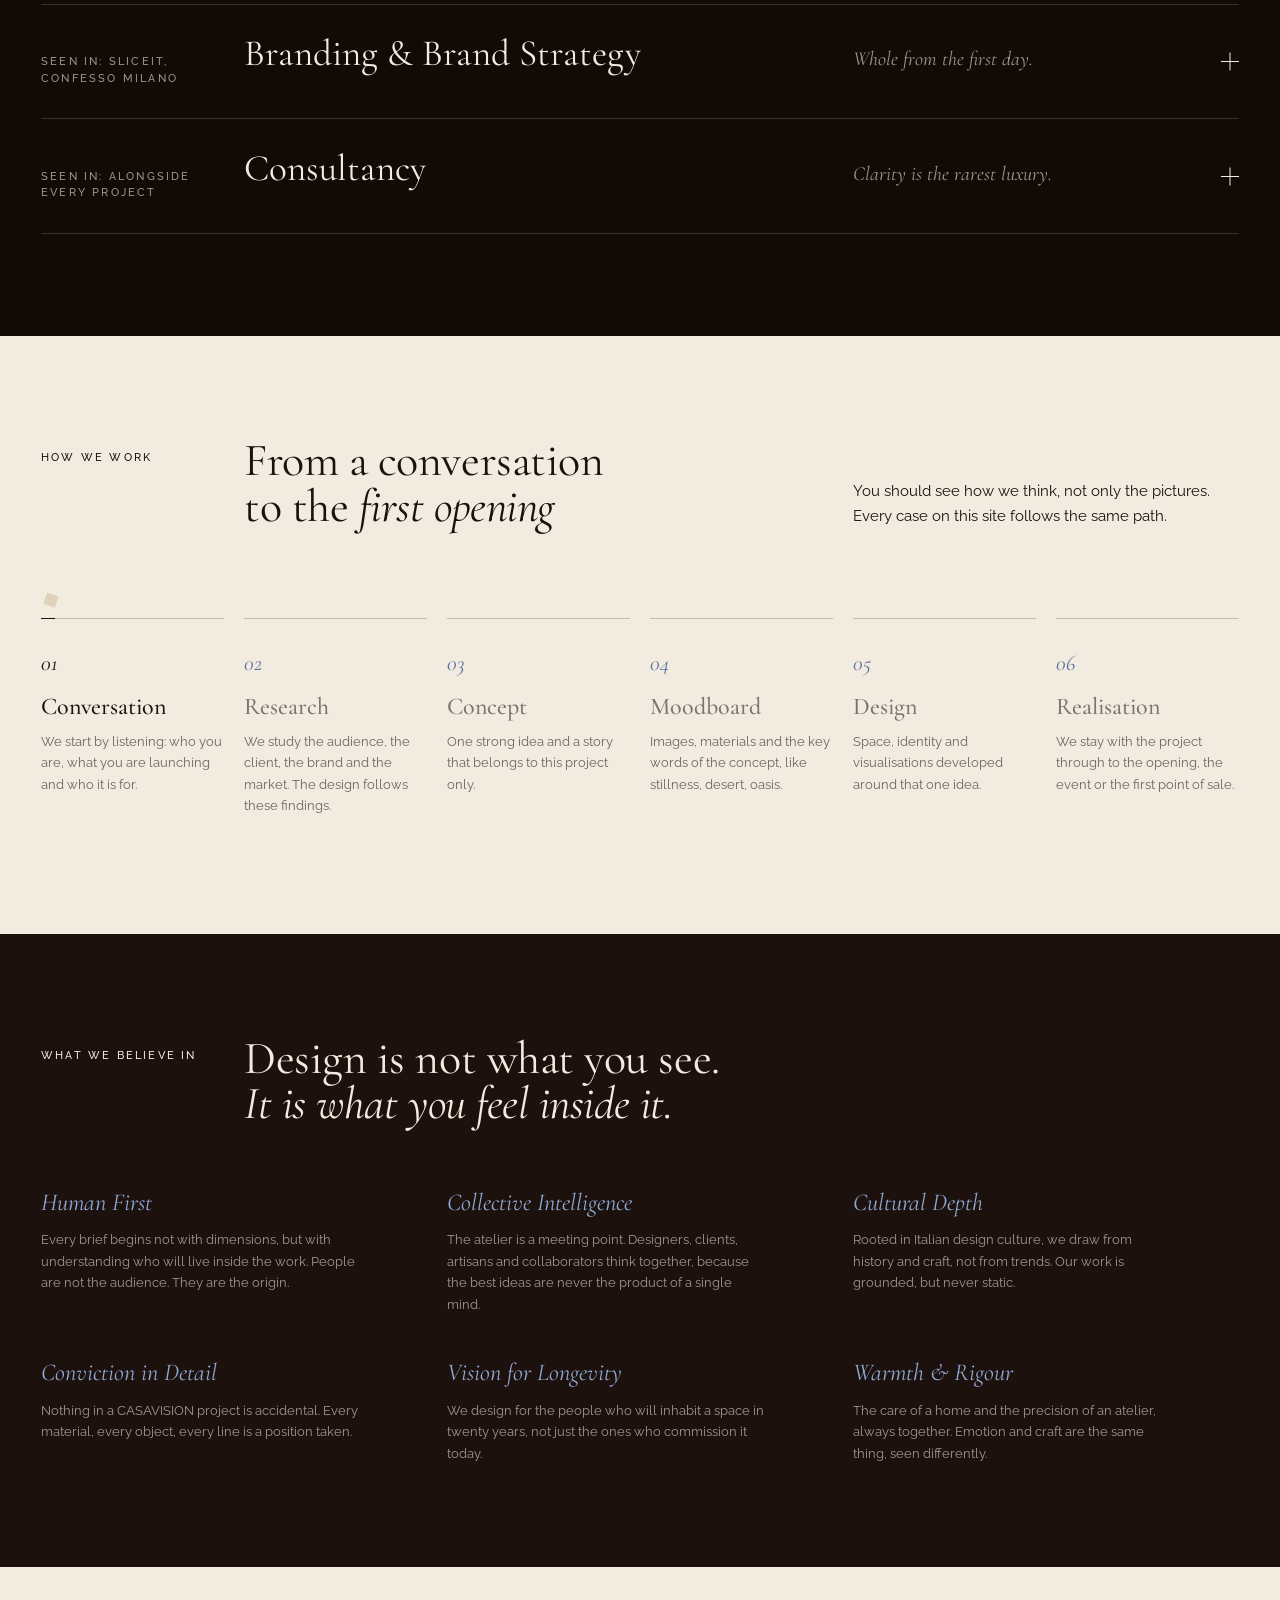
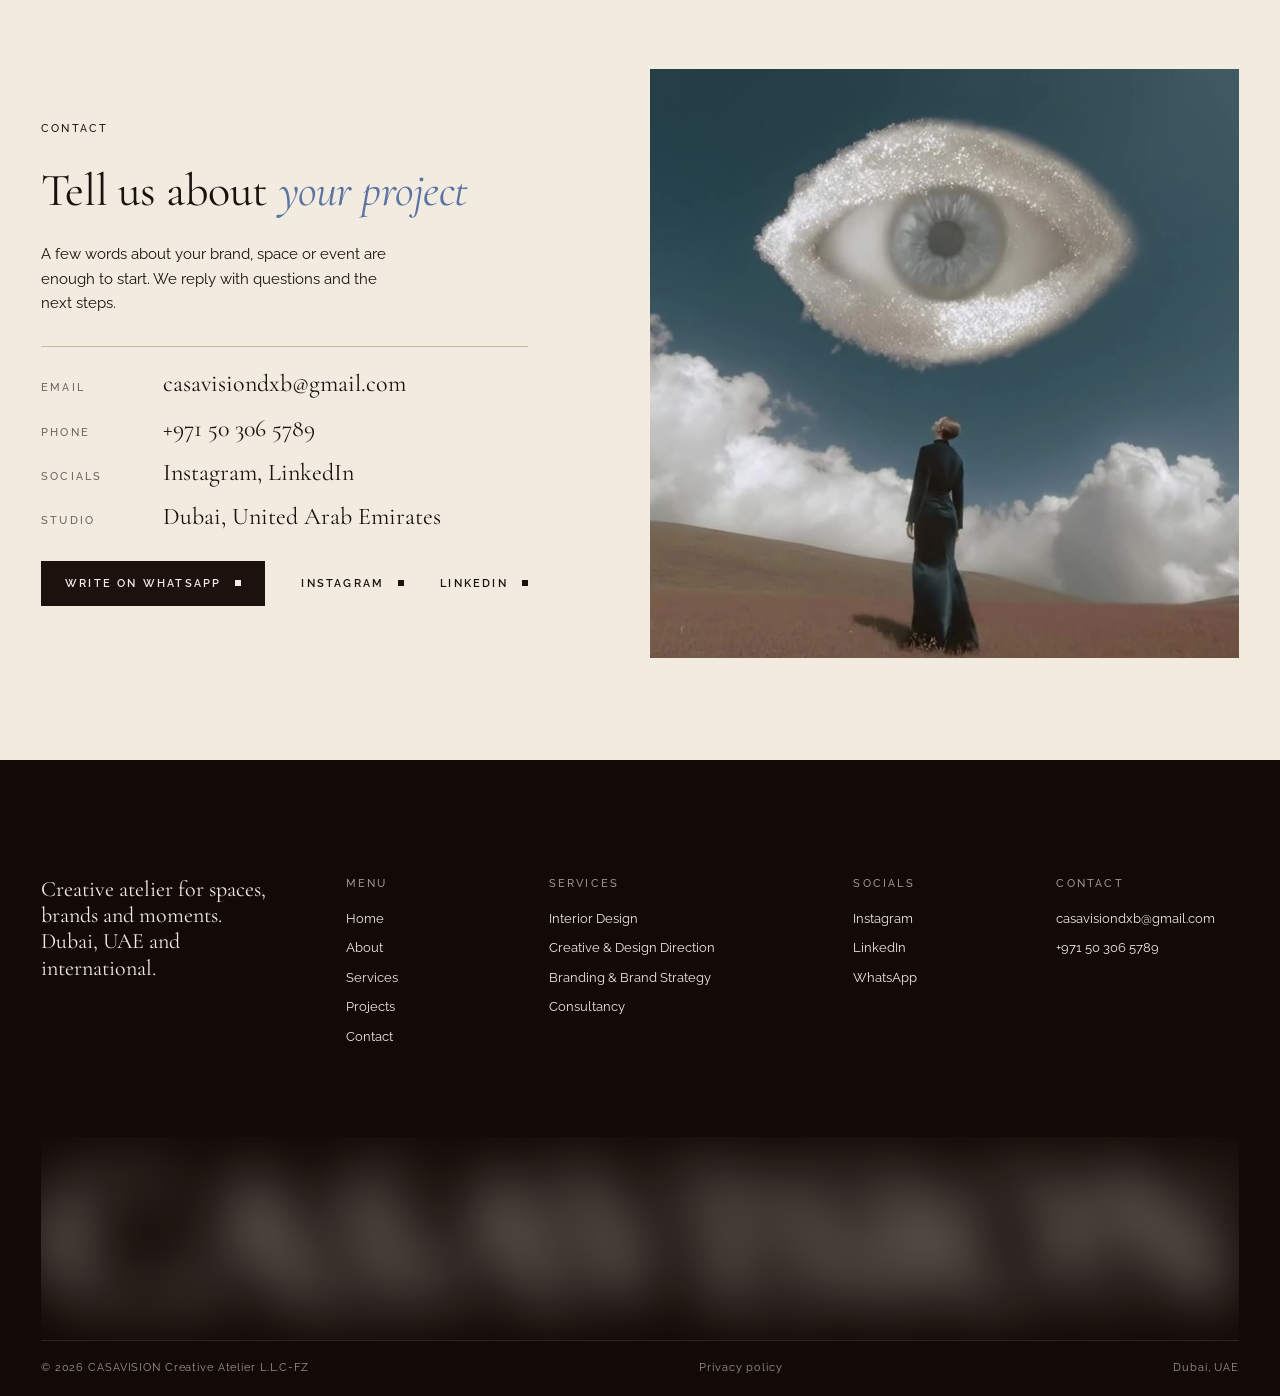
==== commit aa8ef102: "Videos: always autoplay, retry on load/visibility/interaction, ignore reduced-motion pause Co-Author" ====
--- a/index.html
+++ b/index.html
@@ -329,7 +329,7 @@
         </div>
         <div class="ct-quick" data-r style="--d:.25s"><a class="btn solid" href="https://wa.me/971503065789" target="_blank" rel="noopener">Write on WhatsApp <i></i></a><a class="more" href="#">Instagram <i></i></a><a class="more" href="#">LinkedIn <i></i></a></div>
       </div>
-      <div class="ct-media" data-r="img" style="--d:.15s"><video autoplay muted loop playsinline preload="metadata" poster="assets/video/contact-poster.jpg"><source src="assets/video/contact.mp4" type="video/mp4"></video></div>
+      <div class="ct-media" data-r="img" style="--d:.15s"><video autoplay muted loop playsinline preload="auto" poster="assets/video/contact-poster.jpg"><source src="assets/video/contact.mp4" type="video/mp4"></video></div>
     </div></div>
   </section>
 </main>
--- a/assets/css/site.css
+++ b/assets/css/site.css
@@ -214,7 +214,7 @@
 .menu.is-open .menu-info > div { transition-delay: .55s; }
 
 /* ---------- hero (home) ---------- */
-.hero { position: relative; height: 100vh; height: 100svh; min-height: 520px; display: flex; flex-direction: column; overflow: hidden; background: var(--espresso); }
+.hero { position: relative; height: 100vh; height: 100dvh; min-height: 480px; display: flex; flex-direction: column; overflow: hidden; background: var(--espresso); }
 .hero-media { position: absolute; inset: 0; }
 .hero-media video, .hero-media img { width: 100%; height: 100%; object-fit: cover; }
 .hero-media::after {
